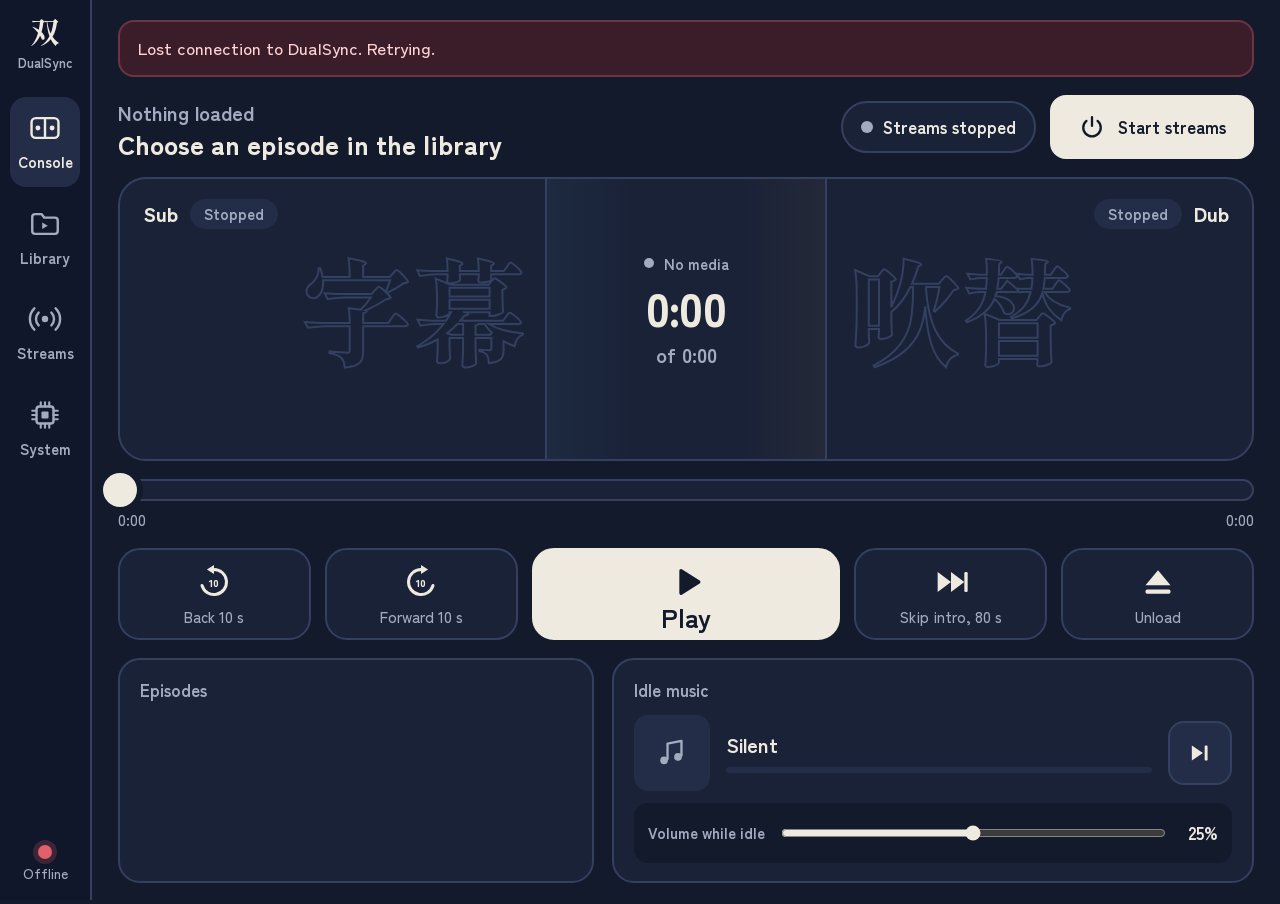
==== webroot/index.html @ 30ef0c2f "feat: add DualSync synchronized streaming" ====
<!doctype html>
<html lang="en">
<head>
<meta charset="utf-8">
<meta name="viewport" content="width=device-width,initial-scale=1">
<meta name="color-scheme" content="dark">
<title>DualSync</title>
<link rel="stylesheet" href="fonts.css">
<link rel="stylesheet" href="app.css">
</head>
<body>
<svg width="0" height="0" style="position:absolute" aria-hidden="true">
  <defs>
    <symbol id="i-play" viewBox="0 0 48 48"><path d="M16 10.5v27a2 2 0 0 0 3 1.7l21.4-13.5a2 2 0 0 0 0-3.4L19 8.8a2 2 0 0 0-3 1.7z" fill="currentColor"/></symbol>
    <symbol id="i-pause" viewBox="0 0 48 48"><rect x="12" y="10" width="8.5" height="28" rx="2.5" fill="currentColor"/><rect x="27.5" y="10" width="8.5" height="28" rx="2.5" fill="currentColor"/></symbol>
    <symbol id="i-replay" viewBox="0 0 48 48"><path d="M12.5 17A14 14 0 1 1 10 27" fill="none" stroke="currentColor" stroke-width="4" stroke-linecap="round"/><path d="M8 9v10h10" fill="none" stroke="currentColor" stroke-width="4" stroke-linecap="round" stroke-linejoin="round"/></symbol>
    <symbol id="i-back" viewBox="0 0 48 48"><path d="M24 9a15 15 0 1 1-14.4 19.2" fill="none" stroke="currentColor" stroke-width="3.6" stroke-linecap="round"/><path d="M24 3.5v11L15.5 9z" fill="currentColor"/><text x="24" y="30.5" text-anchor="middle" font-size="13" font-weight="900" fill="currentColor" font-family="Zen Kaku Gothic New,sans-serif">10</text></symbol>
    <symbol id="i-fwd" viewBox="0 0 48 48"><path d="M24 9a15 15 0 1 0 14.4 19.2" fill="none" stroke="currentColor" stroke-width="3.6" stroke-linecap="round"/><path d="M24 3.5v11L32.5 9z" fill="currentColor"/><text x="24" y="30.5" text-anchor="middle" font-size="13" font-weight="900" fill="currentColor" font-family="Zen Kaku Gothic New,sans-serif">10</text></symbol>
    <symbol id="i-skip" viewBox="0 0 48 48"><path d="M8 12v24l16-12zM24 12v24l16-12z" fill="currentColor"/><rect x="40" y="12" width="4" height="24" rx="1.5" fill="currentColor"/></symbol>
    <symbol id="i-eject" viewBox="0 0 48 48"><path d="M24 10 9 28h30z" fill="currentColor"/><rect x="9" y="33" width="30" height="5" rx="2" fill="currentColor"/></symbol>
    <symbol id="i-console" viewBox="0 0 48 48"><rect x="5" y="10" width="38" height="28" rx="6" fill="none" stroke="currentColor" stroke-width="3.4"/><path d="M24 10v28" stroke="currentColor" stroke-width="3.4"/><circle cx="14" cy="24" r="3.5" fill="currentColor"/><circle cx="34" cy="24" r="3.5" fill="currentColor"/></symbol>
    <symbol id="i-library" viewBox="0 0 48 48"><path d="M6 14a4 4 0 0 1 4-4h9l4 5h15a4 4 0 0 1 4 4v15a4 4 0 0 1-4 4H10a4 4 0 0 1-4-4z" fill="none" stroke="currentColor" stroke-width="3.4" stroke-linejoin="round"/><path d="M20 22v9l8-4.5z" fill="currentColor"/></symbol>
    <symbol id="i-dest" viewBox="0 0 48 48"><circle cx="24" cy="24" r="4.5" fill="currentColor"/><path d="M15 15a12.7 12.7 0 0 0 0 18M33 15a12.7 12.7 0 0 1 0 18M9 9a21 21 0 0 0 0 30M39 9a21 21 0 0 1 0 30" fill="none" stroke="currentColor" stroke-width="3.4" stroke-linecap="round"/></symbol>
    <symbol id="i-chip" viewBox="0 0 48 48"><rect x="12" y="12" width="24" height="24" rx="4" fill="none" stroke="currentColor" stroke-width="3.4"/><rect x="19" y="19" width="10" height="10" rx="1.5" fill="currentColor"/><path d="M18 6v6M24 6v6M30 6v6M18 36v6M24 36v6M30 36v6M6 18h6M6 24h6M6 30h6M36 18h6M36 24h6M36 30h6" stroke="currentColor" stroke-width="3" stroke-linecap="round"/></symbol>
    <symbol id="i-folder" viewBox="0 0 48 48"><path d="M5 14a4 4 0 0 1 4-4h10l4 5h16a4 4 0 0 1 4 4v15a4 4 0 0 1-4 4H9a4 4 0 0 1-4-4z" fill="currentColor" opacity=".9"/></symbol>
    <symbol id="i-film" viewBox="0 0 48 48"><rect x="7" y="8" width="34" height="32" rx="4" fill="none" stroke="currentColor" stroke-width="3.4"/><path d="M15 8v32M33 8v32M7 17h8M7 24h8M7 31h8M33 17h8M33 24h8M33 31h8" stroke="currentColor" stroke-width="3"/></symbol>
    <symbol id="i-next" viewBox="0 0 48 48"><path d="M10 11v26l19-13z" fill="currentColor"/><rect x="32" y="11" width="5" height="26" rx="2" fill="currentColor"/></symbol>
    <symbol id="i-power" viewBox="0 0 48 48"><path d="M24 7v15" stroke="currentColor" stroke-width="4" stroke-linecap="round"/><path d="M14.5 13.5a15 15 0 1 0 19 0" fill="none" stroke="currentColor" stroke-width="4" stroke-linecap="round"/></symbol>
    <symbol id="i-note" viewBox="0 0 48 48"><path d="M18 34V11l20-4v22" fill="none" stroke="currentColor" stroke-width="3.4" stroke-linejoin="round"/><circle cx="13" cy="35" r="5.5" fill="currentColor"/><circle cx="33" cy="30" r="5.5" fill="currentColor"/></symbol>
    <symbol id="i-up" viewBox="0 0 48 48"><path d="M24 38V12M13 22l11-11 11 11" fill="none" stroke="currentColor" stroke-width="4" stroke-linecap="round" stroke-linejoin="round"/></symbol>
    <symbol id="i-x" viewBox="0 0 48 48"><path d="M14 14l20 20M34 14 14 34" stroke="currentColor" stroke-width="4" stroke-linecap="round"/></symbol>
  </defs>
</svg>

<div class="app">
  <nav class="rail" aria-label="Sections">
    <div class="brand" aria-label="DualSync"><span class="brand-mark" aria-hidden="true">双</span><span>DualSync</span></div>
    <a class="tab" href="#console" data-view="console"><svg><use href="#i-console"/></svg>Console</a>
    <a class="tab" href="#library" data-view="library"><svg><use href="#i-library"/></svg>Library</a>
    <a class="tab" href="#streams" data-view="streams"><svg><use href="#i-dest"/></svg>Streams</a>
    <a class="tab" href="#system" data-view="system"><svg><use href="#i-chip"/></svg>System</a>
    <div class="grow"></div>
    <div class="conn" id="conn"><i></i><span>Connecting</span></div>
  </nav>

  <main>
    <div id="banners" class="banners" aria-live="polite"></div>

    <!-- ================= CONSOLE ================= -->
    <section class="view" id="v-console" aria-label="Console">
      <div class="head">
        <img class="poster" id="poster" alt="" hidden>
        <div class="show">
          <div class="series" id="series">Nothing loaded</div>
          <h1 id="headline">Choose an episode in the library</h1>
        </div>
        <div class="head-actions">
          <div class="on-air" id="onAir"><i></i><span>Streams stopped</span></div>
          <button class="btn go" id="streamBtn"><svg><use href="#i-power"/></svg><span>Start streams</span></button>
        </div>
      </div>

      <div class="operation" id="operation" hidden></div>

      <div class="console" id="console">
        <article class="channel sub" id="ch-sub">
          <div class="mark" aria-hidden="true">字幕</div>
          <div class="ch-name">Sub <span class="state">Stopped</span></div>
          <div class="tracks"></div>
          <div class="dest-line"></div>
          <div class="health" hidden><small>Health <span class="help" tabindex="0" role="note">?</span></small><div class="health-row"><span class="queue"><i></i><i></i><i></i><i></i><i></i><i></i><i></i><i></i></span><span class="enc"></span></div><span class="err"></span></div>
        </article>
        <div class="spine">
          <div class="phase" id="phase"><i></i><span>No media</span></div>
          <div class="clock" id="clock">0:00</div>
          <div class="total" id="total">of 0:00</div>
          <div class="sync" id="sync"></div>
        </div>
        <article class="channel dub" id="ch-dub">
          <div class="mark" aria-hidden="true">吹替</div>
          <div class="ch-name">Dub <span class="state">Stopped</span></div>
          <div class="tracks"></div>
          <div class="dest-line"></div>
          <div class="health" hidden><small>Health <span class="help" tabindex="0" role="note">?</span></small><div class="health-row"><span class="enc"></span><span class="queue"><i></i><i></i><i></i><i></i><i></i><i></i><i></i><i></i></span></div><span class="err"></span></div>
        </article>
      </div>

      <div class="timeline">
        <div class="bar" aria-hidden="true"><div class="done" id="tlDone"></div><div class="playhead" id="tlHead"></div></div>
        <div class="tl-labels"><span>0:00</span><span id="tlNote"></span><span id="tlEnd">0:00</span></div>
      </div>

      <div class="transport">
        <button class="key" id="kBack" data-seek="-10"><svg><use href="#i-back"/></svg><small>Back 10 s</small></button>
        <button class="key" id="kFwd" data-seek="10"><svg><use href="#i-fwd"/></svg><small>Forward 10 s</small></button>
        <button class="key play" id="kPlay"><svg><use href="#i-play"/></svg><span>Play</span></button>
        <button class="key" id="kSkip" data-seek="80"><svg><use href="#i-skip"/></svg><small>Skip intro, 80 s</small></button>
        <button class="key" id="kUnload"><svg><use href="#i-eject"/></svg><small>Unload</small></button>
      </div>
      <p class="console-note" id="consoleNote"></p>

      <div class="lower">
        <div class="box">
          <h2>Episodes</h2>
          <div class="eps" id="eps"></div>
        </div>
        <div class="box">
          <div class="box-head"><h2 id="musicHead">Idle music</h2><a class="src-chip" id="musicSource" href="#streams" title="Change the music source"></a></div>
          <div class="music-body">
          <div class="music-now">
          <div class="music">
            <div class="art" id="art"><img id="cover" alt="" hidden><svg id="artNone"><use href="#i-note"/></svg></div>
            <div class="music-meta"><b id="mTitle">Silent</b><span id="mArtist"></span><div class="mbar"><i id="mBar"></i></div><span class="mtime" id="mTime"></span></div>
            <button class="btn round" id="musicNext" aria-label="Next song" title="Next song"><svg><use href="#i-next"/></svg></button>
          </div>
          <div class="mvol" id="mVol">
            <label for="consoleVol">Volume while idle</label>
            <input id="consoleVol" type="range" min="0" max="100" step="1">
            <output id="consoleVolLabel" for="consoleVol">25%</output>
          </div>
          </div>
          <div class="upnext" id="upNext"></div>
          </div>
        </div>
      </div>
    </section>

    <!-- ================= LIBRARY ================= -->
    <section class="view" id="v-library" aria-label="Library" hidden>
      <div class="head"><div class="show"><div class="series">Library</div><h1>Choose what both channels play</h1></div></div>
      <div class="lib">
        <div class="box browser">
          <div class="mode" role="group" aria-label="Source type">
            <button data-mode="single" aria-pressed="true">One file per episode<small>Both languages inside each file</small></button>
            <button data-mode="paired" aria-pressed="false">Separate sub and dub<small>Paired by season and episode</small></button>
          </div>
          <div class="libsrc" role="group" aria-label="Browse">
            <button type="button" data-libsrc="files" aria-pressed="true"><svg><use href="#i-folder"/></svg>Files</button>
            <button type="button" data-libsrc="plex" aria-pressed="false"><svg><use href="#i-library"/></svg>Plex</button>
          </div>
          <div class="crumb-row">
            <button class="btn square" id="upBtn" aria-label="Up one folder" title="Up one folder"><svg><use href="#i-up"/></svg></button>
            <nav class="crumb" id="crumbs" aria-label="Folder path"></nav>
          </div>
          <input class="search" id="search" type="search" placeholder="Search the library" aria-label="Search the library" autocomplete="off">
          <div class="lib-notice" id="libNotice" hidden></div>
          <div class="rows" id="rows"></div>
          <button class="btn more" id="more" hidden>Show more</button>
        </div>

        <div class="box builder" id="builder">
          <div class="slots" id="slots"></div>
          <div id="builderBody"></div>
        </div>
      </div>
    </section>

    <!-- ================= STREAMS ================= -->
    <section class="view" id="v-streams" aria-label="Streams" hidden>
      <div class="head"><div class="show"><div class="series">Streams</div><h1>Where each channel is sent</h1></div><div class="on-air quiet" id="lockNote"></div></div>
      <form id="settingsForm" autocomplete="off" class="settings">
        <div class="dest">
          <div class="side sub"><h2><span lang="ja">字幕</span> Sub</h2>
            <div class="fld"><label for="sub_server">Sub server</label><input id="sub_server" name="sub_server" placeholder="rtmp://host:1935"></div>
            <div class="fld"><label for="sub_username">Username</label><input id="sub_username" name="sub_username"></div>
            <div class="fld"><label for="sub_password">Password</label><input id="sub_password" name="sub_password" type="password" autocomplete="new-password"></div>
          </div>
          <div class="mid">
            <div class="fld"><label for="stream_path">Stream path, shared</label><input id="stream_path" name="stream_path" placeholder="live/dualsync"></div>
            <p>Both servers publish on this path. Servers are RTMP or RTSP addresses without a path.</p>
          </div>
          <div class="side dub"><h2><span lang="ja">吹替</span> Dub</h2>
            <div class="fld"><label for="dub_server">Dub server</label><input id="dub_server" name="dub_server" placeholder="rtsp://host:8554"></div>
            <div class="fld"><label for="dub_username">Username</label><input id="dub_username" name="dub_username"></div>
            <div class="fld"><label for="dub_password">Password</label><input id="dub_password" name="dub_password" type="password" autocomplete="new-password"></div>
          </div>
        </div>
        <div class="savebar"><span id="dirtyNote"></span><button type="button" class="btn" id="discard">Discard</button><button type="submit" class="btn go" id="save">Save destinations</button></div>
      </form>
      <div class="gen">
        <div class="box stack music-settings">
          <div class="box-head"><h2>Idle music</h2><span class="src-chip" id="musicInUse"></span></div>
          <div class="mode three" role="group" aria-label="Music source">
            <button type="button" data-src="folder" aria-pressed="false">Folder<small>Songs from a library folder</small></button>
            <button type="button" data-src="plex" aria-pressed="false">Plex playlist<small>A playlist on your Plex server</small></button>
            <button type="button" data-src="off" aria-pressed="false">Off<small>Silence while idle</small></button>
          </div>
          <div id="srcFolder" class="stack">
            <div class="fld"><label for="music_folder">Music folder</label><div class="inline"><input id="music_folder" placeholder="Arimodu/Music"><button type="button" class="btn" id="useFolder">Use library folder</button></div></div>
            <div class="savebar"><span id="folderNote"></span><button type="button" class="btn go" id="applyFolder">Play this folder</button></div>
          </div>
          <div id="srcPlex" class="stack" hidden>
            <div class="plex-conn">
              <div class="fld"><label for="plex_server">Plex server</label><input id="plex_server" placeholder="http://plex.local:32400"></div>
              <div class="fld"><label for="plex_token">Plex token</label><input id="plex_token" type="password" autocomplete="new-password"></div>
              <button type="button" class="btn" id="plexConnect">Show playlists</button>
            </div>
            <div class="note bad" id="plexError" hidden></div>
            <div class="playlists" id="playlists"></div>
            <div id="plPreview"></div>
          </div>
          <div id="srcOff" class="stack" hidden>
            <div class="savebar"><span>Streams stay silent while paused or idle. Your folder and playlist stay saved.</span><button type="button" class="btn go" id="applyOff">Turn music off</button></div>
          </div>
          <div class="toggle"><span>Shuffle songs</span><button type="button" class="switch" id="shuffle" role="switch" aria-checked="false" aria-label="Shuffle songs"></button></div>
          <div class="fld"><label for="music_volume">Volume while idle, <span id="volLabel">25</span>%</label><input id="music_volume" type="range" min="0" max="100" step="1"></div>
          <div class="toggle"><span>Reload the song list. The current song keeps playing.</span><button type="button" class="btn" id="musicRefresh">Refresh songs</button></div>
        </div>
        <div class="box stack">
          <h2>On-screen display</h2>
          <div class="toggle"><span>Show the progress ring on both streams while playing</span><button type="button" class="switch" id="hud" role="switch" aria-checked="false" aria-label="Progress ring"></button></div>
          <div class="toggle"><span>Rescan the library for new and changed files</span><button type="button" class="btn" id="rescan">Rescan</button></div>
        </div>
      </div>
    </section>

    <!-- ================= SYSTEM ================= -->
    <section class="view" id="v-system" aria-label="System" hidden>
      <div class="head"><div class="show"><div class="series">System</div><h1>Encoder qualification</h1></div><button class="btn" id="runDiag">Run qualification again</button></div>
      <div id="sysBody" class="stack"></div>
    </section>
  </main>
</div>
<div class="toast" id="toast" role="status" hidden></div>
<script src="app.js"></script>
</body>
</html>
---- webroot/fonts.css ----
@font-face {
  font-family: 'Shippori Mincho';
  font-style: normal;
  font-weight: 800;
  font-display: swap;
  src: url(fonts/38c37fc99527.woff2) format('woff2');
  unicode-range: U+53cc, U+5439, U+5b57, U+5e55, U+66ff;
}
@font-face {
  font-family: 'Zen Kaku Gothic New';
  font-style: normal;
  font-weight: 500;
  font-display: swap;
  src: url(fonts/fdedcab6db07.woff2) format('woff2');
  unicode-range: U+ffd7, U+ffda-ffdc, U+ffe0-ffe2, U+ffe4, U+ffe6, U+ffe8-ffee, U+1f100-1f10c, U+1f110-1f16c, U+1f170-1f1ac, U+1f200-1f202, U+1f210-1f234;
}
@font-face {
  font-family: 'Zen Kaku Gothic New';
  font-style: normal;
  font-weight: 500;
  font-display: swap;
  src: url(fonts/71fe105358e5.woff2) format('woff2');
  unicode-range: U+fa10, U+fa12-fa6d, U+fb00-fb04, U+fe10-fe19, U+fe30-fe42, U+fe44-fe52, U+fe54-fe66, U+fe68-fe6b, U+ff02, U+ff04, U+ff07, U+ff51, U+ff5b, U+ff5d, U+ff5f-ff60, U+ff66, U+ff69, U+ff87, U+ffa1-ffbe, U+ffc2-ffc7, U+ffca-ffcf, U+ffd2-ffd6;
}
@font-face {
  font-family: 'Zen Kaku Gothic New';
  font-style: normal;
  font-weight: 500;
  font-display: swap;
  src: url(fonts/f6326f3ca57b.woff2) format('woff2');
  unicode-range: U+f92d-f959, U+f95b-f9f2, U+f9f4-fa0b, U+fa0e-fa0f;
}
@font-face {
  font-family: 'Zen Kaku Gothic New';
  font-style: normal;
  font-weight: 500;
  font-display: swap;
  src: url(fonts/af8f46e89f7f.woff2) format('woff2');
  unicode-range: U+9e8b-9e8c, U+9e8e-9e8f, U+9e91-9e92, U+9e95-9e96, U+9e98, U+9e9b, U+9e9d-9e9e, U+9ea4-9ea5, U+9ea8-9eaa, U+9eac-9eb0, U+9eb3-9eb5, U+9eb8, U+9ebc-9ebf, U+9ec3, U+9ec6, U+9ec8, U+9ecb-9ecd, U+9ecf-9ed1, U+9ed4-9ed5, U+9ed8, U+9edb-9ee0, U+9ee4-9ee5, U+9ee7-9ee8, U+9eec-9ef2, U+9ef4-9ef9, U+9efb-9eff, U+9f02-9f03, U+9f07-9f09, U+9f0e-9f12, U+9f14-9f17, U+9f19-9f1b, U+9f1f-9f22, U+9f26, U+9f2a-9f2c, U+9f2f, U+9f31-9f32, U+9f34, U+9f37, U+9f39-9f3a, U+9f3c-9f3f, U+9f41, U+9f43-9f47, U+9f4a, U+9f4e-9f50, U+9f52-9f58, U+9f5a, U+9f5d-9f61, U+9f63, U+9f66-9f6a, U+9f6c-9f73, U+9f75-9f77, U+9f7a, U+9f7d, U+9f7f, U+9f8f-9f92, U+9f94-9f97, U+9f99, U+9f9c-9fa3, U+9fa5, U+9fb4, U+9fbc-9fc2, U+9fc4, U+9fc6, U+9fcc, U+f900-f92c;
}
@font-face {
  font-family: 'Zen Kaku Gothic New';
  font-style: normal;
  font-weight: 500;
  font-display: swap;
  src: url(fonts/4a4ee3f6af73.woff2) format('woff2');
  unicode-range: U+9c3e, U+9c41, U+9c43-9c4a, U+9c4e-9c50, U+9c52-9c54, U+9c56, U+9c58, U+9c5a-9c61, U+9c63, U+9c65, U+9c67-9c6b, U+9c6d-9c6e, U+9c70, U+9c72, U+9c75-9c78, U+9c7a-9c7c, U+9ce6-9ce7, U+9ceb-9cec, U+9cf0, U+9cf2, U+9cf6-9cf7, U+9cf9, U+9d02-9d03, U+9d06-9d09, U+9d0b, U+9d0e, U+9d11-9d12, U+9d15, U+9d17-9d18, U+9d1b-9d1f, U+9d23, U+9d26, U+9d2a-9d2c, U+9d2f-9d30, U+9d32-9d34, U+9d3a, U+9d3c-9d3f, U+9d41-9d48, U+9d4a, U+9d50-9d54, U+9d59, U+9d5d-9d65, U+9d69-9d6c, U+9d6f-9d70, U+9d72-9d73, U+9d76-9d77, U+9d7a-9d7c, U+9d7e, U+9d83-9d84, U+9d86-9d87, U+9d89-9d8a, U+9d8d-9d8e, U+9d92-9d93, U+9d95-9d9a, U+9da1, U+9da4, U+9da9-9dac, U+9dae, U+9db1-9db2, U+9db5, U+9db8-9dbd, U+9dbf-9dc4, U+9dc6-9dc7, U+9dc9-9dca, U+9dcf, U+9dd3-9dd7, U+9dd9-9dda, U+9dde-9de0, U+9de3, U+9de5-9de7, U+9de9, U+9deb, U+9ded-9df0, U+9df3-9df4, U+9df8, U+9dfd-9dfe, U+9e02, U+9e07, U+9e0a, U+9e0d-9e0e, U+9e10-9e12, U+9e15-9e16, U+9e19-9e1f, U+9e75, U+9e79-9e7d, U+9e80-9e85, U+9e87-9e88;
}
@font-face {
  font-family: 'Zen Kaku Gothic New';
  font-style: normal;
  font-weight: 500;
  font-display: swap;
  src: url(fonts/6d3aa03e1d13.woff2) format('woff2');
  unicode-range: U+9ae5-9ae7, U+9ae9, U+9aeb-9aec, U+9aee-9aef, U+9af1-9af5, U+9af7, U+9af9-9afb, U+9afd, U+9aff-9b06, U+9b08-9b09, U+9b0b-9b0e, U+9b10, U+9b12, U+9b16, U+9b18-9b1d, U+9b1f-9b20, U+9b22-9b23, U+9b25-9b2f, U+9b32-9b35, U+9b37, U+9b39-9b3b, U+9b3d, U+9b43-9b44, U+9b48, U+9b4b-9b4f, U+9b51, U+9b55-9b58, U+9b5b, U+9b5e, U+9b61, U+9b63, U+9b65-9b66, U+9b68, U+9b6a-9b6f, U+9b72-9b79, U+9b7f-9b80, U+9b83-9b87, U+9b89-9b8b, U+9b8d, U+9b8f-9b94, U+9b96-9b97, U+9b9a, U+9b9d-9ba0, U+9ba6-9ba7, U+9ba9-9baa, U+9bac, U+9bb0-9bb2, U+9bb4, U+9bb7-9bb9, U+9bbb-9bbc, U+9bbe-9bc1, U+9bc6-9bc8, U+9bca, U+9bce-9bd2, U+9bd4, U+9bd7-9bd8, U+9bdd, U+9bdf, U+9be1-9be5, U+9be7, U+9bea-9beb, U+9bee-9bf3, U+9bf5, U+9bf7-9bfa, U+9bfd, U+9bff-9c00, U+9c02, U+9c04, U+9c06, U+9c08-9c0d, U+9c0f-9c16, U+9c18-9c1e, U+9c21-9c2a, U+9c2d-9c32, U+9c35-9c37, U+9c39-9c3a, U+9c3d;
}
@font-face {
  font-family: 'Zen Kaku Gothic New';
  font-style: normal;
  font-weight: 500;
  font-display: swap;
  src: url(fonts/a0e484c7056c.woff2) format('woff2');
  unicode-range: U+98eb, U+98ed-98ee, U+98f0-98f1, U+98f3, U+98f6, U+9902, U+9907-9909, U+9911-9912, U+9914-9918, U+991a-9922, U+9924, U+9926-9927, U+992b-992c, U+992e, U+9931-9935, U+9939-993e, U+9940-9942, U+9945-9949, U+994b-994e, U+9950-9952, U+9954-9955, U+9958-9959, U+995b-995c, U+995e-9960, U+9963, U+9997-9998, U+999b, U+999d-999f, U+99a3, U+99a5-99a6, U+99a8, U+99ad-99ae, U+99b0-99b2, U+99b5, U+99b9-99ba, U+99bc-99bd, U+99bf, U+99c1, U+99c3, U+99c8-99c9, U+99d1, U+99d3-99d5, U+99d8-99df, U+99e1-99e2, U+99e7, U+99ea-99ee, U+99f0-99f2, U+99f4-99f5, U+99f8-99f9, U+99fb-99fe, U+9a01-9a05, U+9a08, U+9a0a-9a0c, U+9a0f-9a11, U+9a16, U+9a1a, U+9a1e, U+9a20, U+9a22-9a24, U+9a27, U+9a2b, U+9a2d-9a2e, U+9a31, U+9a33, U+9a35-9a38, U+9a3e, U+9a40-9a45, U+9a47, U+9a4a-9a4e, U+9a51-9a52, U+9a54-9a58, U+9a5b, U+9a5d, U+9a5f, U+9a62, U+9a64-9a65, U+9a69-9a6c, U+9aaa, U+9aac-9ab0, U+9ab2, U+9ab4-9ab7, U+9ab9, U+9abb-9ac1, U+9ac3, U+9ac6, U+9ac8, U+9ace-9ad3, U+9ad5-9ad7, U+9adb-9adc, U+9ade-9ae0, U+9ae2-9ae4;
}
@font-face {
  font-family: 'Zen Kaku Gothic New';
  font-style: normal;
  font-weight: 500;
  font-display: swap;
  src: url(fonts/12f38c247960.woff2) format('woff2');
  unicode-range: U+971d, U+9721-9724, U+9728, U+972a, U+9730-9731, U+9733, U+9736, U+9738-9739, U+973b, U+973d-973e, U+9741-9744, U+9746-974a, U+974d-974f, U+9751, U+9755, U+9757-9758, U+975a-975c, U+9760-9761, U+9763-9764, U+9766-9768, U+976a-976b, U+976e, U+9771, U+9773, U+9776-977d, U+977f-9781, U+9785-9786, U+9789, U+978b, U+978f-9790, U+9795-9797, U+9799-979a, U+979c, U+979e-97a0, U+97a2-97a3, U+97a6, U+97a8, U+97ab-97ac, U+97ae, U+97b1-97b6, U+97b8-97ba, U+97bc, U+97be-97bf, U+97c1, U+97c3-97ce, U+97d0-97d1, U+97d4, U+97d7-97d9, U+97db-97de, U+97e0-97e1, U+97e4, U+97e6, U+97ed-97ef, U+97f1-97f2, U+97f4-97f8, U+97fa, U+9804, U+9807, U+980a, U+980c-980f, U+9814, U+9816-9817, U+9819-981a, U+981c, U+981e, U+9820-9821, U+9823-9826, U+982b, U+982e-9830, U+9832-9835, U+9837, U+9839, U+983d-983e, U+9844, U+9846-9847, U+984a-984b, U+984f, U+9851-9853, U+9856-9857, U+9859-985b, U+9862-9863, U+9865-9866, U+986a-986c, U+986f-9871, U+9873-9875, U+98aa-98ab, U+98ad-98ae, U+98b0-98b1, U+98b4, U+98b6-98b8, U+98ba-98bc, U+98bf, U+98c2-98c8, U+98cb-98cc, U+98ce, U+98dc, U+98de, U+98e0-98e1, U+98e3, U+98e5-98e7, U+98e9-98ea;
}
@font-face {
  font-family: 'Zen Kaku Gothic New';
  font-style: normal;
  font-weight: 500;
  font-display: swap;
  src: url(fonts/151c90393747.woff2) format('woff2');
  unicode-range: U+944a, U+944c, U+9452-9453, U+9455, U+9459-945c, U+945e-9463, U+9468, U+946a-946b, U+946d-9472, U+9475, U+9477, U+947c-947f, U+9481, U+9483-9485, U+9578-9579, U+957e-957f, U+9582, U+9584, U+9586-9588, U+958a, U+958c-958f, U+9592, U+9594, U+9596, U+9598-9599, U+959d-95a1, U+95a4, U+95a6-95a9, U+95ab-95ad, U+95b1, U+95b4, U+95b6, U+95b9-95bf, U+95c3, U+95c6, U+95c8-95cd, U+95d0-95d6, U+95d9-95da, U+95dc-95e2, U+95e4-95e6, U+95e8, U+961d-961e, U+9621-9622, U+9624-9626, U+9628, U+962c, U+962e-962f, U+9631, U+9633-9634, U+9637-963a, U+963c-963d, U+9641-9642, U+964b-964c, U+964f, U+9652, U+9654, U+9656-9658, U+965c-965f, U+9661, U+9666, U+966a, U+966c, U+966e, U+9672, U+9674, U+9677, U+967b-967c, U+967e-967f, U+9681-9684, U+9689, U+968b, U+968d, U+9691, U+9695-9698, U+969a, U+969d, U+969f, U+96a4-96aa, U+96ae-96b4, U+96b6, U+96b8-96bb, U+96bd, U+96c1, U+96c9-96cb, U+96cd-96ce, U+96d2, U+96d5-96d6, U+96d8-96da, U+96dc-96df, U+96e9, U+96ef, U+96f1, U+96f9-96fa, U+9702-9706, U+9708-9709, U+970d-970f, U+9711, U+9713-9714, U+9716, U+9719-971b;
}
@font-face {
  font-family: 'Zen Kaku Gothic New';
  font-style: normal;
  font-weight: 500;
  font-display: swap;
  src: url(fonts/d3d40258a122.woff2) format('woff2');
  unicode-range: U+92bc-92bd, U+92bf-92c3, U+92c5-92c8, U+92cb-92d0, U+92d2-92d3, U+92d5, U+92d7-92d9, U+92dc-92dd, U+92df-92e1, U+92e3-92e5, U+92e7-92ea, U+92ec, U+92ee, U+92f0, U+92f2, U+92f7-92fb, U+92ff-9300, U+9302, U+9304, U+9308, U+930d, U+930f-9311, U+9314-9315, U+9318-931a, U+931c-931f, U+9321-9325, U+9327-932b, U+932e, U+9333-9337, U+933a-933b, U+9344, U+9347-934a, U+934d, U+9350-9352, U+9354-9358, U+935a, U+935c, U+935e, U+9360, U+9364-9365, U+9367, U+9369-936d, U+936f-9371, U+9373-9374, U+9376, U+937a, U+937d-9382, U+9388, U+938a-938b, U+938d, U+938f, U+9392, U+9394-9395, U+9397-9398, U+939a-939b, U+939e, U+93a1, U+93a3-93a4, U+93a6, U+93a8-93a9, U+93ab-93ad, U+93b0, U+93b4-93b6, U+93b9-93bb, U+93c1, U+93c3-93cd, U+93d0-93d1, U+93d3, U+93d6-93d9, U+93dc-93df, U+93e2, U+93e4-93e8, U+93f1, U+93f5, U+93f7-93fb, U+93fd, U+9401-9404, U+9407-9409, U+940d-9410, U+9413-9417, U+9419-941a, U+941f, U+9421, U+942b, U+942e-942f, U+9431-9434, U+9436, U+9438, U+943a-943b, U+943d, U+943f, U+9441, U+9443-9445, U+9448;
}
@font-face {
  font-family: 'Zen Kaku Gothic New';
  font-style: normal;
  font-weight: 500;
  font-display: swap;
  src: url(fonts/a29dedfd5cbc.woff2) format('woff2');
  unicode-range: U+9143, U+9146-914c, U+914f, U+9153, U+9156-915b, U+9161, U+9163-9165, U+9167, U+9169, U+916d, U+9172-9174, U+9179-917b, U+9181-9183, U+9185-9187, U+9189-918b, U+918e, U+9191, U+9193-9195, U+9197-9198, U+919e, U+91a1-91a2, U+91a6, U+91a8, U+91aa-91b6, U+91ba-91bd, U+91bf-91c6, U+91c9, U+91cb, U+91d0, U+91d3-91d4, U+91d6-91d7, U+91d9-91db, U+91de-91df, U+91e1, U+91e4-91e6, U+91e9-91ea, U+91ec-91f1, U+91f5-91f7, U+91f9, U+91fb-91fd, U+91ff-9201, U+9204-9207, U+9209-920a, U+920c, U+920e, U+9210-9218, U+921c-921e, U+9223-9226, U+9228-9229, U+922c, U+922e-9230, U+9233, U+9235-923a, U+923c, U+923e-9240, U+9242-9243, U+9245-924b, U+924d-9251, U+9256-925a, U+925c-925e, U+9260-9261, U+9264-9269, U+926e-9270, U+9275-9279, U+927b-927f, U+9288-928a, U+928d-928e, U+9291-9293, U+9295-9297, U+9299, U+929b-929c, U+929f-92a0, U+92a4-92a5, U+92a7-92a8, U+92ab, U+92af, U+92b2-92b3, U+92b6-92bb;
}
@font-face {
  font-family: 'Zen Kaku Gothic New';
  font-style: normal;
  font-weight: 500;
  font-display: swap;
  src: url(fonts/f0356347a06b.woff2) format('woff2');
  unicode-range: U+8f52-8f55, U+8f57-8f58, U+8f5c-8f5e, U+8f61-8f66, U+8f9c-8f9d, U+8f9f-8fa2, U+8fa4-8fa8, U+8fad-8faf, U+8fb4-8fb8, U+8fbe, U+8fc0-8fc2, U+8fc6, U+8fc8, U+8fca-8fcb, U+8fcd, U+8fd0, U+8fd2-8fd3, U+8fd5, U+8fda, U+8fe0, U+8fe2-8fe5, U+8fe8-8fea, U+8fed-8fef, U+8ff1, U+8ff4-8ff6, U+8ff8-8ffb, U+8ffe, U+9002, U+9004-9005, U+9008, U+900b-900e, U+9011, U+9013, U+9015-9016, U+9018, U+901b, U+901e, U+9021, U+9027-902a, U+902c-902d, U+902f, U+9033-9037, U+9039, U+903c, U+903e-903f, U+9041, U+9043-9044, U+9049, U+904c, U+904f-9052, U+9056, U+9058, U+905b-905e, U+9062, U+9066-9068, U+906c, U+906f-9070, U+9072, U+9074, U+9076, U+9079, U+9080-9083, U+9085, U+9087-9088, U+908b-908c, U+908e-9090, U+9095, U+9097-9099, U+909b, U+90a0-90a2, U+90a5, U+90a8, U+90af-90b6, U+90bd-90be, U+90c3-90c5, U+90c7-90c9, U+90cc, U+90d2, U+90d5, U+90d7-90d9, U+90db-90df, U+90e2, U+90e4-90e5, U+90eb, U+90ef-90f0, U+90f2, U+90f4, U+90f6, U+90fe-9100, U+9102, U+9104-9106, U+9108, U+910d, U+9110, U+9112, U+9114-911a, U+911c, U+911e, U+9120, U+9122-9123, U+9125, U+9127, U+9129, U+912d-9132, U+9134, U+9136-9137, U+9139-913a, U+913c-913d;
}
@font-face {
  font-family: 'Zen Kaku Gothic New';
  font-style: normal;
  font-weight: 500;
  font-display: swap;
  src: url(fonts/26afd256b02d.woff2) format('woff2');
  unicode-range: U+8dc0, U+8dc2, U+8dc5-8dc8, U+8dca-8dcc, U+8dce-8dcf, U+8dd1, U+8dd4-8dd7, U+8dd9-8ddb, U+8ddf, U+8de3-8de5, U+8de7, U+8dea-8dec, U+8df0-8df2, U+8df4, U+8dfc-8dfd, U+8dff, U+8e01, U+8e04-8e06, U+8e08-8e09, U+8e0b-8e0c, U+8e10-8e11, U+8e14, U+8e16, U+8e1d-8e23, U+8e26-8e27, U+8e30-8e31, U+8e33-8e39, U+8e3d, U+8e40-8e42, U+8e44, U+8e47-8e50, U+8e54-8e55, U+8e59, U+8e5b-8e64, U+8e69, U+8e6c-8e6d, U+8e6f-8e72, U+8e75-8e77, U+8e79-8e7c, U+8e81-8e85, U+8e89, U+8e8b, U+8e90-8e95, U+8e98-8e9b, U+8e9d-8e9e, U+8ea1-8ea2, U+8ea7, U+8ea9-8eaa, U+8eac-8eb1, U+8eb3, U+8eb5-8eb6, U+8eba-8ebb, U+8ebe, U+8ec0-8ec1, U+8ec3-8ec8, U+8ecb, U+8ecf, U+8ed1, U+8ed4, U+8edb-8edc, U+8ee3, U+8ee8, U+8eeb, U+8eed-8eee, U+8ef0-8ef1, U+8ef7, U+8ef9-8efc, U+8efe, U+8f00, U+8f02, U+8f05, U+8f07-8f08, U+8f0a, U+8f0f-8f10, U+8f12-8f13, U+8f15-8f19, U+8f1b-8f1c, U+8f1e-8f21, U+8f23, U+8f25-8f28, U+8f2b-8f2f, U+8f33-8f37, U+8f39-8f3b, U+8f3e, U+8f40-8f43, U+8f45-8f47, U+8f49-8f4a, U+8f4c-8f4f, U+8f51;
}
@font-face {
  font-family: 'Zen Kaku Gothic New';
  font-style: normal;
  font-weight: 500;
  font-display: swap;
  src: url(fonts/d70b64a91971.woff2) format('woff2');
  unicode-range: U+8b2d, U+8b30, U+8b37, U+8b3c, U+8b3e, U+8b41-8b46, U+8b48-8b49, U+8b4c-8b4f, U+8b51-8b54, U+8b56, U+8b59, U+8b5b, U+8b5e-8b5f, U+8b63, U+8b69, U+8b6b-8b6d, U+8b6f, U+8b71, U+8b74, U+8b76, U+8b78-8b79, U+8b7c-8b81, U+8b84-8b85, U+8b8a-8b8f, U+8b92-8b96, U+8b99-8b9a, U+8b9c-8ba0, U+8c38-8c3a, U+8c3d-8c3f, U+8c41, U+8c45, U+8c47-8c49, U+8c4b-8c4c, U+8c4e-8c51, U+8c53-8c55, U+8c57-8c59, U+8c5b, U+8c5d, U+8c62-8c64, U+8c66, U+8c68-8c69, U+8c6b-8c6d, U+8c73, U+8c75-8c76, U+8c78, U+8c7a-8c7c, U+8c7e, U+8c82, U+8c85-8c87, U+8c89-8c8b, U+8c8d-8c8e, U+8c90, U+8c92-8c94, U+8c98-8c99, U+8c9b-8c9c, U+8c9f, U+8ca4, U+8cad-8cae, U+8cb2-8cb3, U+8cb6, U+8cb9-8cba, U+8cbd, U+8cc1-8cc2, U+8cc4-8cc6, U+8cc8-8cc9, U+8ccb, U+8ccd-8ccf, U+8cd2, U+8cd5-8cd6, U+8cd9-8cda, U+8cdd, U+8ce1, U+8ce3-8ce4, U+8ce6, U+8ce8, U+8cec, U+8cef-8cf2, U+8cf4-8cf5, U+8cf7-8cf8, U+8cfa-8cfb, U+8cfd-8cff, U+8d01, U+8d03-8d04, U+8d07, U+8d09-8d0b, U+8d0d-8d10, U+8d12-8d14, U+8d16-8d17, U+8d1b-8d1d, U+8d65, U+8d67, U+8d69, U+8d6b-8d6e, U+8d71, U+8d73, U+8d76, U+8d7f, U+8d81-8d82, U+8d84, U+8d88, U+8d8d, U+8d90-8d91, U+8d95, U+8d99, U+8d9e-8da0, U+8da6, U+8da8, U+8dab-8dac, U+8daf, U+8db2, U+8db5, U+8db7, U+8db9-8dbc, U+8dbe;
}
@font-face {
  font-family: 'Zen Kaku Gothic New';
  font-style: normal;
  font-weight: 500;
  font-display: swap;
  src: url(fonts/b1314a1dbdf5.woff2) format('woff2');
  unicode-range: U+8973-8975, U+8977, U+897a-897e, U+8980, U+8983, U+8988-898a, U+898d, U+8990, U+8993-8995, U+8998, U+899b-899c, U+899f-89a1, U+89a5-89a6, U+89a9, U+89ac, U+89af-89b0, U+89b2, U+89b4-89b7, U+89ba, U+89bc-89bd, U+89bf-89c1, U+89d4-89d8, U+89da, U+89dc-89dd, U+89e5, U+89e7, U+89e9, U+89eb, U+89ed, U+89f1, U+89f3-89f4, U+89f6, U+89f8-89f9, U+89fd, U+89ff, U+8a01, U+8a04-8a05, U+8a07, U+8a0c, U+8a0f-8a12, U+8a14-8a16, U+8a1b, U+8a1d-8a1e, U+8a20-8a22, U+8a24-8a26, U+8a2b-8a2c, U+8a2f, U+8a35-8a37, U+8a3b, U+8a3d-8a3e, U+8a40-8a41, U+8a43, U+8a45-8a49, U+8a4d-8a4e, U+8a51-8a54, U+8a56-8a58, U+8a5b-8a5d, U+8a61-8a62, U+8a65, U+8a67, U+8a6c-8a6d, U+8a75-8a77, U+8a79-8a7c, U+8a7e-8a80, U+8a82-8a86, U+8a8b, U+8a8f-8a92, U+8a96-8a97, U+8a99-8a9a, U+8a9f, U+8aa1, U+8aa3, U+8aa5-8aaa, U+8aae-8aaf, U+8ab3, U+8ab6-8ab7, U+8abb-8abc, U+8abe, U+8ac2-8ac4, U+8ac6, U+8ac8-8aca, U+8acc-8acd, U+8ad0-8ad1, U+8ad3-8ad5, U+8ad7, U+8ada-8ae2, U+8ae4, U+8ae7, U+8aeb-8aec, U+8aee, U+8af0-8af1, U+8af3-8af7, U+8afa, U+8afc, U+8aff, U+8b01-8b02, U+8b04-8b07, U+8b0a-8b0d, U+8b0f-8b11, U+8b14, U+8b16, U+8b1a, U+8b1c, U+8b1e-8b20, U+8b26, U+8b28, U+8b2b-8b2c;
}
@font-face {
  font-family: 'Zen Kaku Gothic New';
  font-style: normal;
  font-weight: 500;
  font-display: swap;
  src: url(fonts/a165500d1abb.woff2) format('woff2');
  unicode-range: U+87e2-87e6, U+87ea-87ed, U+87ef, U+87f1, U+87f3, U+87f5-87f8, U+87fa-87fb, U+87fe-87ff, U+8801, U+8803, U+8805-8807, U+8809-880b, U+880d-8816, U+8818-881c, U+881e-881f, U+8821-8822, U+8827-8828, U+882d-882e, U+8830-8832, U+8835-8836, U+8839-883c, U+8841-8845, U+8848-884b, U+884d-884e, U+8851-8852, U+8855-8856, U+8858-885a, U+885c, U+885e-8860, U+8862, U+8864, U+8869, U+886b, U+886e-886f, U+8871-8872, U+8875, U+8877, U+8879, U+887b, U+887d-887e, U+8880-8882, U+8888, U+888d, U+8892, U+8897-889c, U+889e-88a0, U+88a2, U+88a4, U+88a8, U+88aa, U+88ae, U+88b0-88b1, U+88b5, U+88b7, U+88ba, U+88bc-88c0, U+88c3-88c4, U+88c6, U+88ca-88ce, U+88d1-88d4, U+88d8-88d9, U+88db, U+88dd-88e1, U+88e7-88e8, U+88ef-88f2, U+88f4-88f5, U+88f7, U+88f9, U+88fc, U+8901-8902, U+8904, U+8906, U+890a, U+890c-890f, U+8913, U+8915-8916, U+8918-891a, U+891c-891e, U+8920, U+8925-8928, U+892a-892b, U+8930-8932, U+8935-893b, U+893e, U+8940-8946, U+8949, U+894c-894d, U+894f, U+8952, U+8956-8957, U+895a-895c, U+895e, U+8960-8964, U+8966, U+896a-896b, U+896d-8970;
}
@font-face {
  font-family: 'Zen Kaku Gothic New';
  font-style: normal;
  font-weight: 500;
  font-display: swap;
  src: url(fonts/25161dfaa281.woff2) format('woff2');
  unicode-range: U+8655-8659, U+865b, U+865d-8664, U+8667, U+8669, U+866c, U+866f, U+8671, U+8675-8677, U+867a-867b, U+867d, U+8687-8689, U+868b-868d, U+8691, U+8693, U+8695-8696, U+8698, U+869a, U+869c-869d, U+86a1, U+86a3-86a4, U+86a6-86ab, U+86ad, U+86af-86b1, U+86b3-86b9, U+86bf-86c1, U+86c3-86c6, U+86c9, U+86cb, U+86ce, U+86d1-86d2, U+86d4-86d5, U+86d7, U+86da, U+86dc, U+86de-86e0, U+86e3-86e7, U+86e9, U+86ec-86ed, U+86ef, U+86f8-86fe, U+8700, U+8703-870b, U+870d-8714, U+8719-871a, U+871e-871f, U+8721-8723, U+8725, U+8728-8729, U+872e-872f, U+8731-8732, U+8734, U+8737, U+8739-8740, U+8743, U+8745, U+8749, U+874b-874e, U+8751, U+8753, U+8755, U+8757-8759, U+875d, U+875f-8761, U+8763-8766, U+8768, U+876a, U+876e-876f, U+8771-8772, U+8774, U+8778, U+877b-877c, U+877f, U+8782-8789, U+878b-878c, U+878e, U+8790, U+8793, U+8795, U+8797-8799, U+879e-87a0, U+87a2-87a3, U+87a7, U+87ab-87af, U+87b1, U+87b3, U+87b5, U+87bb, U+87bd-87c1, U+87c4, U+87c6-87cb, U+87ce, U+87d0, U+87d2, U+87d5-87d6, U+87d9-87da, U+87dc, U+87df-87e0;
}
@font-face {
  font-family: 'Zen Kaku Gothic New';
  font-style: normal;
  font-weight: 500;
  font-display: swap;
  src: url(fonts/ba7499d5c7a7.woff2) format('woff2');
  unicode-range: U+84b4, U+84b9-84bb, U+84bd-84c2, U+84c6-84ca, U+84cc-84d1, U+84d3, U+84d6, U+84d9-84da, U+84dc, U+84e7, U+84ea, U+84ec, U+84ef-84f2, U+84f4, U+84f7, U+84fa-84fd, U+84ff-8500, U+8502-8503, U+8506-8507, U+850c, U+850e, U+8510, U+8514-8515, U+8517-8518, U+851a-851c, U+851e-851f, U+8521-8525, U+8527, U+852a-852c, U+852f, U+8532-8534, U+8536, U+853e-8541, U+8543, U+8546, U+8548, U+854a-854b, U+854f-8553, U+8555-855a, U+855c-8564, U+8569-856b, U+856d, U+856f, U+8577, U+8579-857b, U+857d-8581, U+8585-8586, U+8588-858c, U+858f-8591, U+8593, U+8597-8598, U+859b-859d, U+859f-85a0, U+85a2, U+85a4-85a5, U+85a7-85a8, U+85ad-85b0, U+85b4, U+85b6-85ba, U+85bc-85bf, U+85c1-85c2, U+85c7, U+85c9-85cb, U+85ce-85d0, U+85d5, U+85d8-85da, U+85dc, U+85df-85e1, U+85e5-85e6, U+85e8, U+85ed, U+85f3-85f4, U+85f6-85f7, U+85f9-85fa, U+85fc, U+85fe-8600, U+8602, U+8604-8606, U+860a-860b, U+860d-860e, U+8610-8613, U+8616-861b, U+861e, U+8621-8622, U+8624, U+8627, U+8629, U+862f-8630, U+8636, U+8638-863a, U+863c-863d, U+863f-8642, U+8646, U+864d, U+8652-8654;
}
@font-face {
  font-family: 'Zen Kaku Gothic New';
  font-style: normal;
  font-weight: 500;
  font-display: swap;
  src: url(fonts/29430857c9dd.woff2) format('woff2');
  unicode-range: U+82e8, U+82ea, U+82ed, U+82ef, U+82f3-82f4, U+82f6-82f7, U+82f9, U+82fb, U+82fd-82fe, U+8300-8301, U+8303, U+8306-8308, U+830a-830c, U+8316-8318, U+831b, U+831d-831f, U+8321-8323, U+832b-8335, U+8337, U+833a, U+833c-833d, U+8340, U+8342-8347, U+834a, U+834d-8351, U+8353-8357, U+835a, U+8362-8363, U+8370, U+8373, U+8375, U+8378, U+837c-837d, U+837f-8380, U+8382, U+8384-8387, U+838a, U+838d-838e, U+8392-8396, U+8398-83a0, U+83a2, U+83a6-83ad, U+83b1, U+83b5, U+83bd-83c1, U+83c7, U+83c9, U+83ce-83d1, U+83d4, U+83d6, U+83d8, U+83dd, U+83df-83e1, U+83e5, U+83e8, U+83ea-83eb, U+83f0, U+83f2, U+83f4, U+83f6-83f9, U+83fb-83fd, U+8401, U+8403-8404, U+8406-8407, U+840a-840b, U+840d, U+840f, U+8411, U+8413, U+8415, U+8417, U+8419, U+8420, U+8422, U+842a, U+842f, U+8431, U+8435, U+8438-8439, U+843c, U+8445-8448, U+844a, U+844d-844f, U+8451-8452, U+8456, U+8458-845a, U+845c, U+845f-8462, U+8464-8467, U+8469-846b, U+846d-8470, U+8473-8474, U+8476-847a, U+847c-847d, U+8481-8482, U+8484-8485, U+848b, U+8490, U+8492-8493, U+8495, U+8497, U+849c, U+849e-849f, U+84a1, U+84a6, U+84a8-84aa, U+84ad, U+84af, U+84b1;
}
@font-face {
  font-family: 'Zen Kaku Gothic New';
  font-style: normal;
  font-weight: 500;
  font-display: swap;
  src: url(fonts/b7f3ec0058ee.woff2) format('woff2');
  unicode-range: U+814a, U+814c, U+8151-8153, U+8157, U+815f-8161, U+8165-8169, U+816d-816f, U+8171, U+8173-8174, U+8177, U+8180-8186, U+8188, U+818a-818b, U+818e, U+8190, U+8193, U+8195-8196, U+8198, U+819b, U+819e, U+81a0, U+81a2, U+81a4, U+81a9, U+81ae, U+81b0, U+81b2, U+81b4-81b5, U+81b8, U+81ba-81bb, U+81bd-81be, U+81c0-81c3, U+81c5-81c6, U+81c8-81cb, U+81cd-81cf, U+81d1, U+81d5-81db, U+81dd-81e1, U+81e4-81e5, U+81e7, U+81eb-81ec, U+81ef-81f2, U+81f5-81f6, U+81f8-81fb, U+81fd-8205, U+8209-820b, U+820d, U+820f, U+8212-8214, U+8216, U+8219-821d, U+8221-8222, U+8228-8229, U+822b, U+822e, U+8232-8235, U+8237-8238, U+823a, U+823c, U+8240, U+8243-8246, U+8249, U+824b, U+824e-824f, U+8251, U+8256-825a, U+825c-825d, U+825f-8260, U+8262-8264, U+8267-8268, U+826a-826b, U+826d-826e, U+8271, U+8274, U+8277, U+8279, U+827b, U+827d-8281, U+8283-8284, U+8287, U+8289-828a, U+828d-828e, U+8291-8294, U+8296, U+8298-829b, U+829f-82a1, U+82a3-82a4, U+82a7-82ac, U+82ae, U+82b0, U+82b2, U+82b4, U+82b7, U+82ba-82bc, U+82be-82bf, U+82c5-82c6, U+82d0, U+82d2-82d3, U+82d5, U+82d9-82da, U+82dc, U+82de-82e4, U+82e7;
}
@font-face {
  font-family: 'Zen Kaku Gothic New';
  font-style: normal;
  font-weight: 500;
  font-display: swap;
  src: url(fonts/f6697e695db1.woff2) format('woff2');
  unicode-range: U+7f77-7f79, U+7f7d-7f80, U+7f82-7f83, U+7f86-7f88, U+7f8b-7f8d, U+7f8f-7f91, U+7f94, U+7f96-7f97, U+7f9a, U+7f9c-7f9d, U+7fa1-7fa3, U+7fa6, U+7faa, U+7fad-7faf, U+7fb2, U+7fb4, U+7fb6, U+7fb8-7fb9, U+7fbc, U+7fbf-7fc0, U+7fc3, U+7fc5-7fc6, U+7fc8, U+7fca, U+7fce-7fcf, U+7fd5, U+7fdb, U+7fdf, U+7fe1, U+7fe3, U+7fe5-7fe6, U+7fe8-7fe9, U+7feb-7fec, U+7fee-7ff0, U+7ff2-7ff3, U+7ff9-7ffa, U+7ffd-7fff, U+8002, U+8004, U+8006-8008, U+800a-800f, U+8011-8014, U+8016, U+8018-8019, U+801c-8021, U+8024, U+8026, U+8028, U+802c, U+802e, U+8030, U+8034-8035, U+8037, U+8039-8040, U+8043-8044, U+8046, U+804a, U+8052, U+8058, U+805a, U+805f-8060, U+8062, U+8064, U+8066, U+8068, U+806d, U+806f-8073, U+8075-8076, U+8079, U+807b, U+807d-8081, U+8084-8088, U+808b, U+808e, U+8093, U+8099-809a, U+809c, U+809e, U+80a4, U+80a6-80a7, U+80ab-80ad, U+80b1, U+80b8-80b9, U+80c4-80c5, U+80c8, U+80ca, U+80cd, U+80cf, U+80d2, U+80d4-80db, U+80dd, U+80e0, U+80e4-80e6, U+80ed-80f3, U+80f5-80f7, U+80f9-80fc, U+80fe, U+8101, U+8103, U+8109, U+810b, U+810d, U+8116-8118, U+811b-811c, U+811e, U+8120, U+8123-8124, U+8127, U+8129, U+812b-812c, U+812f-8130, U+8135, U+8139-813a, U+813c-813e, U+8141, U+8145-8147;
}
@font-face {
  font-family: 'Zen Kaku Gothic New';
  font-style: normal;
  font-weight: 500;
  font-display: swap;
  src: url(fonts/1ecc0d91d338.woff2) format('woff2');
  unicode-range: U+7d57, U+7d59-7d5d, U+7d63, U+7d65, U+7d67, U+7d6a, U+7d6e, U+7d70, U+7d72-7d73, U+7d78, U+7d7a-7d7b, U+7d7d, U+7d7f, U+7d81-7d83, U+7d85-7d86, U+7d88-7d89, U+7d8b-7d8d, U+7d8f, U+7d91, U+7d93, U+7d96-7d97, U+7d9b-7da0, U+7da2-7da3, U+7da6-7da7, U+7daa-7dac, U+7dae-7db0, U+7db3, U+7db5-7db9, U+7dbd, U+7dc0, U+7dc2-7dc7, U+7dcc-7dce, U+7dd0, U+7dd5-7dd9, U+7ddc-7dde, U+7de1-7de6, U+7dea-7ded, U+7df1-7df2, U+7df5-7df6, U+7df9-7dfa, U+7e00, U+7e05, U+7e08-7e0b, U+7e10-7e12, U+7e15, U+7e17, U+7e1c-7e1d, U+7e1f-7e23, U+7e27-7e28, U+7e2c-7e2d, U+7e2f, U+7e31-7e33, U+7e35-7e37, U+7e39-7e3b, U+7e3d, U+7e3f, U+7e43-7e48, U+7e4e, U+7e50, U+7e52, U+7e56, U+7e58-7e5a, U+7e5d-7e5f, U+7e61-7e62, U+7e65-7e67, U+7e69-7e6b, U+7e6d-7e6f, U+7e73, U+7e75, U+7e78-7e79, U+7e7b-7e7f, U+7e81-7e83, U+7e86-7e8a, U+7e8c-7e8e, U+7e90-7e96, U+7e98, U+7e9a-7e9f, U+7f38, U+7f3a-7f3f, U+7f43-7f45, U+7f47, U+7f4c-7f50, U+7f52-7f55, U+7f58, U+7f5b-7f5d, U+7f5f, U+7f61, U+7f63-7f69, U+7f6b, U+7f6d, U+7f71;
}
@font-face {
  font-family: 'Zen Kaku Gothic New';
  font-style: normal;
  font-weight: 500;
  font-display: swap;
  src: url(fonts/9231046201dc.woff2) format('woff2');
  unicode-range: U+7bc8, U+7bca-7bcc, U+7bcf, U+7bd4, U+7bd6-7bd7, U+7bd9-7bdb, U+7bdd, U+7be5-7be6, U+7be8-7bea, U+7bf0, U+7bf2-7bfa, U+7bfc, U+7bfe, U+7c00-7c04, U+7c06-7c07, U+7c09, U+7c0b-7c0f, U+7c11-7c14, U+7c17, U+7c19, U+7c1b, U+7c1e-7c20, U+7c23, U+7c25-7c28, U+7c2a-7c2c, U+7c2f, U+7c31, U+7c33-7c34, U+7c36-7c3a, U+7c3d-7c3e, U+7c40, U+7c42-7c43, U+7c45-7c46, U+7c4a, U+7c4c, U+7c4f-7c5f, U+7c61, U+7c63-7c65, U+7c67, U+7c69, U+7c6c-7c70, U+7c72, U+7c75, U+7c79, U+7c7b-7c7e, U+7c81-7c83, U+7c86-7c87, U+7c8d, U+7c8f-7c90, U+7c94, U+7c9e, U+7ca0-7ca2, U+7ca4-7ca6, U+7ca8, U+7cab, U+7cad-7cae, U+7cb0-7cb3, U+7cb6-7cb7, U+7cb9-7cbd, U+7cbf-7cc0, U+7cc2, U+7cc4-7cc5, U+7cc7-7cca, U+7ccd-7ccf, U+7cd2-7cd5, U+7cd7-7cda, U+7cdc-7cdd, U+7cdf-7ce0, U+7ce2, U+7ce6, U+7ce9, U+7ceb, U+7cef, U+7cf2, U+7cf4-7cf6, U+7cf9-7cfa, U+7cfe, U+7d02-7d03, U+7d06-7d0a, U+7d0f, U+7d11-7d13, U+7d15-7d16, U+7d1c-7d1e, U+7d23, U+7d26, U+7d2a, U+7d2c-7d2e, U+7d31-7d32, U+7d35, U+7d3c-7d41, U+7d43, U+7d45, U+7d47-7d48, U+7d4b, U+7d4d-7d4f, U+7d51, U+7d53, U+7d55-7d56;
}
@font-face {
  font-family: 'Zen Kaku Gothic New';
  font-style: normal;
  font-weight: 500;
  font-display: swap;
  src: url(fonts/98adf2d13536.woff2) format('woff2');
  unicode-range: U+7a17-7a19, U+7a1b, U+7a1e-7a21, U+7a27, U+7a2b, U+7a2d, U+7a2f-7a31, U+7a34-7a35, U+7a37-7a3b, U+7a3e, U+7a43-7a49, U+7a4c, U+7a4e, U+7a50, U+7a55-7a57, U+7a59, U+7a5c-7a5d, U+7a5f-7a63, U+7a65, U+7a67, U+7a69-7a6a, U+7a6d, U+7a70, U+7a75, U+7a78-7a79, U+7a7d-7a7e, U+7a80, U+7a82, U+7a84-7a86, U+7a88, U+7a8a-7a8b, U+7a90-7a91, U+7a94-7a98, U+7a9e, U+7aa0, U+7aa3, U+7aa9, U+7aac, U+7ab0, U+7ab3, U+7ab5-7ab6, U+7ab9-7abf, U+7ac3, U+7ac5-7aca, U+7acc-7acf, U+7ad1-7ad3, U+7ad5, U+7ada-7adb, U+7add, U+7adf, U+7ae1-7ae2, U+7ae6-7aed, U+7af0-7af1, U+7af4, U+7af8, U+7afa-7afb, U+7afd-7afe, U+7b02, U+7b04, U+7b06-7b08, U+7b0a-7b0b, U+7b0f, U+7b12, U+7b14, U+7b18-7b19, U+7b1e-7b1f, U+7b23, U+7b25, U+7b27-7b2b, U+7b2d-7b31, U+7b33-7b36, U+7b3b, U+7b3d, U+7b3f-7b41, U+7b45, U+7b47, U+7b4c-7b50, U+7b53, U+7b55, U+7b5d, U+7b60, U+7b64-7b66, U+7b69-7b6a, U+7b6c-7b75, U+7b77, U+7b79-7b7a, U+7b7f, U+7b84, U+7b86, U+7b89, U+7b8d-7b92, U+7b96, U+7b98-7ba0, U+7ba5, U+7bac-7bad, U+7baf-7bb0, U+7bb2, U+7bb4-7bb6, U+7bba-7bbd, U+7bc1-7bc2, U+7bc5-7bc6;
}
@font-face {
  font-family: 'Zen Kaku Gothic New';
  font-style: normal;
  font-weight: 500;
  font-display: swap;
  src: url(fonts/23aad37c9a6c.woff2) format('woff2');
  unicode-range: U+7851-7852, U+785c, U+785e, U+7860-7861, U+7863-7864, U+7868, U+786a, U+786e-786f, U+7872, U+7874, U+787a, U+787c, U+787e, U+7886-7887, U+788a, U+788c-788f, U+7893-7895, U+7898, U+789a, U+789d-789f, U+78a1, U+78a3-78a4, U+78a8-78aa, U+78ac-78ad, U+78af-78b3, U+78b5, U+78bb-78bf, U+78c5-78cc, U+78ce, U+78d1-78d6, U+78da-78db, U+78df-78e1, U+78e4, U+78e6-78e7, U+78ea, U+78ec, U+78f2-78f4, U+78f6-78f7, U+78f9-78fb, U+78fd-7901, U+7906-7907, U+790c, U+7910-7912, U+7919-791c, U+791e-7920, U+7925-792e, U+7930-7931, U+7934-7935, U+793b, U+793d, U+793f, U+7941-7942, U+7944-7946, U+794a-794b, U+794f, U+7951, U+7954-7955, U+7957-7958, U+795a-795c, U+795f-7960, U+7962, U+7967, U+7969, U+796b, U+7972, U+7977, U+7979-797c, U+797e-7980, U+798a-798e, U+7991, U+7993-7996, U+7998, U+799b-799d, U+79a1, U+79a6-79ab, U+79ae-79b1, U+79b3-79b4, U+79b8-79bb, U+79bd-79be, U+79c2, U+79c4, U+79c7-79ca, U+79cc-79cd, U+79cf, U+79d4-79d6, U+79da, U+79dd-79e3, U+79e5, U+79e7, U+79ea-79ed, U+79f1, U+79f8, U+79fc, U+7a02-7a03, U+7a05, U+7a07-7a0a, U+7a0c-7a0d, U+7a11, U+7a15;
}
@font-face {
  font-family: 'Zen Kaku Gothic New';
  font-style: normal;
  font-weight: 500;
  font-display: swap;
  src: url(fonts/bb37dc002d8b.woff2) format('woff2');
  unicode-range: U+768c-768e, U+7690, U+7693, U+7695-7696, U+7699-76a8, U+76aa, U+76ad, U+76af-76b0, U+76b4, U+76b6-76ba, U+76bd, U+76c1-76c3, U+76c5, U+76c8-76c9, U+76cb-76ce, U+76d2, U+76d4, U+76d6, U+76d9, U+76dc, U+76de, U+76e0-76e1, U+76e5-76e8, U+76ea-76ec, U+76f0-76f1, U+76f6, U+76f9, U+76fb-76fc, U+7700, U+7704, U+7706-7708, U+770a, U+770e, U+7712, U+7714-7715, U+7717, U+7719-771c, U+7722, U+7724-7726, U+7728, U+772d-772f, U+7734-7739, U+773d-773e, U+7742, U+7745-7747, U+774a, U+774d-774f, U+7752, U+7756-7758, U+775a-775c, U+775e-7760, U+7762, U+7764-7765, U+7767, U+776a-776c, U+7770, U+7772-7774, U+7779-777a, U+777c-7780, U+7784, U+778b-778e, U+7794-7796, U+779a, U+779e-77a0, U+77a2, U+77a4-77a5, U+77a7, U+77a9-77aa, U+77ae-77b1, U+77b5-77b7, U+77b9, U+77bb-77bf, U+77c3, U+77c7, U+77c9, U+77cd, U+77d1-77d2, U+77d5, U+77d7, U+77d9-77da, U+77dc, U+77de-77e0, U+77e3-77e4, U+77e6-77e7, U+77e9-77ea, U+77ec, U+77ee, U+77f0-77f1, U+77f4, U+77f8, U+77fb-77fc, U+7805-7806, U+7809, U+780c-780e, U+7811-7812, U+7819, U+781d, U+7820-7823, U+7826-7827, U+782c-782e, U+7830, U+7835, U+7837, U+783a, U+783f, U+7843-7845, U+7847-7848, U+784c, U+784e-784f;
}
@font-face {
  font-family: 'Zen Kaku Gothic New';
  font-style: normal;
  font-weight: 500;
  font-display: swap;
  src: url(fonts/8f7ee901f122.woff2) format('woff2');
  unicode-range: U+7511-7513, U+7515-7517, U+751c, U+751e, U+7520-7522, U+7524, U+7526-7527, U+7529-752c, U+752f, U+7536, U+7538-7539, U+753c-7540, U+7543-7544, U+7546-754b, U+754d-7550, U+7552, U+7557, U+755a-755b, U+755d-755f, U+7561-7562, U+7564, U+7566-7567, U+7569, U+756b-756d, U+756f, U+7571-7572, U+7574-757e, U+7581-7582, U+7585-7587, U+7589-758c, U+758f-7590, U+7592-7595, U+7599-759a, U+759c-759d, U+75a2-75a5, U+75b0-75b1, U+75b3-75b5, U+75b7-75b8, U+75ba, U+75bd, U+75bf-75c4, U+75c6, U+75ca, U+75cc-75cf, U+75d3-75d4, U+75d7-75d8, U+75dc-75e1, U+75e3-75e4, U+75e7, U+75ec, U+75ee-75f3, U+75f9, U+75fc, U+75fe-7604, U+7607-760c, U+760f, U+7612-7613, U+7615-7616, U+7618-7619, U+761b-7629, U+762d, U+7630, U+7632-7635, U+7638-763c, U+7640-7641, U+7643-764b, U+764e, U+7655, U+7658-7659, U+765c, U+765f, U+7661-7662, U+7664-7665, U+7667-766a, U+766c-7672, U+7674, U+7676, U+7678, U+7680-7683, U+7685, U+7688, U+768b;
}
@font-face {
  font-family: 'Zen Kaku Gothic New';
  font-style: normal;
  font-weight: 500;
  font-display: swap;
  src: url(fonts/7a23c25fddb3.woff2) format('woff2');
  unicode-range: U+736c, U+736e-7371, U+7375, U+7377-737c, U+7380-7381, U+7383, U+7385-7386, U+738a, U+738e, U+7390, U+7393-7398, U+739c, U+739e-73a0, U+73a2, U+73a5-73a6, U+73a8, U+73aa-73ab, U+73ad, U+73b3, U+73b5, U+73b7, U+73b9-73bd, U+73bf, U+73c5-73c6, U+73c9-73cc, U+73ce-73cf, U+73d2-73d3, U+73d6, U+73d9, U+73dd-73de, U+73e1, U+73e3-73e7, U+73e9-73ea, U+73ee, U+73f1, U+73f4-73f5, U+73f7-73fb, U+73fd, U+73ff-7401, U+7404-7405, U+7407, U+740a, U+7411, U+7413, U+741a-741b, U+7421, U+7424, U+7426, U+7428-7431, U+7433, U+7439-743a, U+743f-7441, U+7443-7444, U+7446-7447, U+744b, U+744d, U+7451-7453, U+7455, U+7457, U+7459-745a, U+745c-745d, U+745f, U+7462-7464, U+7466-746b, U+746d-7473, U+7476, U+747e, U+7480-7481, U+7485-7489, U+748b, U+748f-7492, U+7497-749a, U+749c, U+749e-74a3, U+74a5-74a6, U+74a8-74ab, U+74ae-74af, U+74b1-74b2, U+74b5, U+74b9-74bb, U+74bd, U+74bf, U+74c8-74ca, U+74cc, U+74cf-74d0, U+74d3-74d4, U+74d6, U+74d8, U+74da-74db, U+74de-74e0, U+74e3-74e4, U+74e7-74eb, U+74ee-74f2, U+74f4, U+74f7-74f8, U+74fa-74fc, U+74ff, U+7501, U+7503-7506, U+750c-750e;
}
@font-face {
  font-family: 'Zen Kaku Gothic New';
  font-style: normal;
  font-weight: 500;
  font-display: swap;
  src: url(fonts/0f0514a054af.woff2) format('woff2');
  unicode-range: U+7166, U+7168, U+716c, U+7179, U+7180, U+7184-7185, U+7187-7188, U+718c, U+718f, U+7192, U+7194-7196, U+7199-719b, U+71a0, U+71a2, U+71a8, U+71ac, U+71ae-71b0, U+71b2-71b3, U+71b9-71ba, U+71be-71c1, U+71c4, U+71c9, U+71cb-71cc, U+71ce, U+71d0, U+71d2-71d4, U+71d6-71d7, U+71d9-71da, U+71dc, U+71df-71e0, U+71e6-71e7, U+71ec-71ee, U+71f4-71f5, U+71f8-71f9, U+71fc, U+71fe-7200, U+7207-7209, U+720d, U+7210, U+7213, U+7215, U+7217, U+721a, U+721d, U+721f, U+7224, U+7228, U+722b, U+722d, U+722f-7230, U+7232, U+7234, U+7238-7239, U+723b-723c, U+723e-7243, U+7245-7246, U+724b, U+724e-7250, U+7252-7253, U+7255-7258, U+725a, U+725c, U+725e, U+7260, U+7263, U+7268, U+726b, U+726e-726f, U+7271, U+7274, U+7277-7278, U+727b-727c, U+727e-7282, U+7284, U+7287, U+7289, U+728d-728e, U+7292-7293, U+7296, U+729b, U+72a2, U+72a7-72a8, U+72ad-72ae, U+72b0-72b2, U+72b4, U+72b9, U+72be, U+72c0-72c1, U+72c3-72c4, U+72c6-72c7, U+72c9, U+72cc, U+72ce, U+72d2, U+72d5-72d6, U+72d8, U+72df-72e2, U+72e5, U+72f3-72f4, U+72f7, U+72f9-72fb, U+72fd-72fe, U+7302, U+7304-7305, U+7307, U+730a-730b, U+730d, U+7312-7313, U+7316-7319, U+731c-731e, U+7322, U+7324, U+7327-7329, U+732c, U+732f, U+7331-7337, U+7339-733b, U+733d-733e, U+7343, U+734d-7350, U+7352, U+7356-7358, U+735d-7360, U+7366-736b;
}
@font-face {
  font-family: 'Zen Kaku Gothic New';
  font-style: normal;
  font-weight: 500;
  font-display: swap;
  src: url(fonts/c262124f3a92.woff2) format('woff2');
  unicode-range: U+6f58-6f5b, U+6f5d-6f5e, U+6f60-6f62, U+6f66, U+6f68, U+6f6c-6f6d, U+6f6f, U+6f74, U+6f78, U+6f7a, U+6f7c-6f7e, U+6f80, U+6f82-6f83, U+6f86-6f88, U+6f8b-6f8e, U+6f90-6f94, U+6f96-6f98, U+6f9a, U+6f9d, U+6f9f-6fa1, U+6fa3, U+6fa5-6fa8, U+6fae-6fb1, U+6fb3, U+6fb5-6fb7, U+6fb9, U+6fbc, U+6fbe, U+6fc2, U+6fc5-6fca, U+6fd4-6fd5, U+6fd8, U+6fda-6fdb, U+6fde-6fe0, U+6fe4, U+6fe8-6fe9, U+6feb-6fec, U+6fee, U+6ff0, U+6ff3, U+6ff5-6ff6, U+6ff9-6ffa, U+6ffc-6ffe, U+7000-7001, U+7005-7007, U+7009-700b, U+700d, U+700f, U+7011, U+7015, U+7017-7018, U+701a-701b, U+701d-7020, U+7023, U+7026, U+7028, U+702f-7030, U+7032, U+7034, U+7037, U+7039-703a, U+703c, U+703e, U+7043-7044, U+7047-704c, U+704e, U+7051, U+7054-7055, U+705d-705e, U+7064-7065, U+7069, U+706c, U+706e, U+7075-7076, U+707e, U+7081, U+7085-7086, U+7094-7098, U+709b, U+709f, U+70a4, U+70ab-70ac, U+70ae-70b1, U+70b3-70b4, U+70b7, U+70bb, U+70ca-70cb, U+70d1, U+70d3-70d6, U+70d8-70d9, U+70dc-70dd, U+70df, U+70e4, U+70ec, U+70f1, U+70fa, U+70fd, U+7103-7108, U+710b-710c, U+710f, U+7114, U+7119, U+711c, U+711e, U+7120, U+712b, U+712d-7131, U+7138, U+7141, U+7145-7147, U+7149-714b, U+7150-7153, U+7155-7157, U+715a, U+715c, U+715e, U+7160, U+7162, U+7164-7165;
}
@font-face {
  font-family: 'Zen Kaku Gothic New';
  font-style: normal;
  font-weight: 500;
  font-display: swap;
  src: url(fonts/e2f1225e328c.woff2) format('woff2');
  unicode-range: U+6d7c, U+6d80-6d82, U+6d85, U+6d87, U+6d89-6d8a, U+6d8c-6d8e, U+6d91-6d98, U+6d9c, U+6daa-6dac, U+6dae, U+6db4-6db5, U+6db7-6db9, U+6dbd, U+6dbf, U+6dc2, U+6dc4-6dc8, U+6dca, U+6dcc, U+6dce-6dd0, U+6dd2, U+6dd5-6dd6, U+6dd8-6ddb, U+6ddd-6de0, U+6de2, U+6de4-6de6, U+6de8-6dea, U+6dec, U+6dee-6df0, U+6df2, U+6df4, U+6df6, U+6df8-6dfa, U+6dfc, U+6e00, U+6e04, U+6e0a, U+6e17, U+6e19, U+6e1d-6e20, U+6e22-6e25, U+6e27, U+6e2b, U+6e2d-6e2e, U+6e32, U+6e34, U+6e36, U+6e38-6e3c, U+6e42-6e45, U+6e48-6e49, U+6e4b-6e4f, U+6e51-6e54, U+6e57, U+6e5b-6e5f, U+6e62-6e63, U+6e68, U+6e6b, U+6e6e, U+6e72-6e73, U+6e76, U+6e7b, U+6e7d, U+6e82, U+6e89, U+6e8c-6e8d, U+6e8f, U+6e93, U+6e98-6e99, U+6e9f-6ea0, U+6ea5, U+6ea7, U+6eaa-6eab, U+6ead-6eaf, U+6eb1-6eb4, U+6eb7, U+6ebb-6ebd, U+6ebf-6ec4, U+6ec7-6eca, U+6ecc-6ecf, U+6ed3-6ed5, U+6ed9-6edb, U+6ee6, U+6eeb-6eef, U+6ef7-6ef9, U+6efb, U+6efd-6eff, U+6f04, U+6f08-6f0a, U+6f0c-6f0d, U+6f10-6f11, U+6f13, U+6f15-6f16, U+6f18, U+6f1a-6f1b, U+6f25-6f26, U+6f29-6f2a, U+6f2d, U+6f2f-6f33, U+6f35-6f36, U+6f38, U+6f3b-6f3c, U+6f3e-6f3f, U+6f41, U+6f45, U+6f4f, U+6f51-6f53, U+6f57;
}
@font-face {
  font-family: 'Zen Kaku Gothic New';
  font-style: normal;
  font-weight: 500;
  font-display: swap;
  src: url(fonts/f3e24715904c.woff2) format('woff2');
  unicode-range: U+6b85, U+6b89, U+6b8d, U+6b95, U+6b97-6b98, U+6b9b, U+6b9e-6ba0, U+6ba2-6ba4, U+6ba8-6bb3, U+6bb7-6bb9, U+6bbc-6bbe, U+6bc0, U+6bc3-6bc4, U+6bc6-6bc9, U+6bcb-6bcc, U+6bcf, U+6bd3, U+6bd6-6bd8, U+6bda, U+6bdf, U+6be1, U+6be3, U+6be6-6be7, U+6beb-6bec, U+6bee, U+6bf1, U+6bf3, U+6bf7, U+6bf9, U+6bff, U+6c02, U+6c04-6c05, U+6c08-6c0a, U+6c0d-6c0e, U+6c10, U+6c12-6c14, U+6c19, U+6c1b, U+6c1f, U+6c24, U+6c26-6c28, U+6c2c, U+6c2e, U+6c33, U+6c35-6c36, U+6c3a-6c3b, U+6c3e-6c40, U+6c4a-6c4b, U+6c4d, U+6c4f, U+6c52, U+6c54-6c55, U+6c59, U+6c5b-6c5e, U+6c62, U+6c67-6c68, U+6c6a-6c6b, U+6c6d, U+6c6f, U+6c73-6c74, U+6c76, U+6c78-6c79, U+6c7b, U+6c7e, U+6c81-6c87, U+6c89, U+6c8c-6c8d, U+6c90, U+6c92-6c95, U+6c97-6c98, U+6c9a-6c9c, U+6c9f, U+6caa-6cae, U+6cb0-6cb2, U+6cb4, U+6cba, U+6cbd-6cbe, U+6cc2, U+6cc5-6cc6, U+6ccd, U+6ccf-6cd4, U+6cd6-6cd7, U+6cd9-6cdd, U+6ce0, U+6ce7, U+6ce9-6cef, U+6cf1-6cf2, U+6cf4, U+6cfb, U+6d00-6d01, U+6d04, U+6d07, U+6d0a, U+6d0c, U+6d0e-6d0f, U+6d11, U+6d13, U+6d19-6d1a, U+6d1f, U+6d24, U+6d26-6d28, U+6d2b, U+6d2e-6d2f, U+6d31, U+6d33-6d36, U+6d38-6d39, U+6d3c-6d3d, U+6d3f, U+6d57-6d5b, U+6d5e-6d61, U+6d64-6d65, U+6d67, U+6d6c, U+6d6f-6d70, U+6d79;
}
@font-face {
  font-family: 'Zen Kaku Gothic New';
  font-style: normal;
  font-weight: 500;
  font-display: swap;
  src: url(fonts/d391627ac356.woff2) format('woff2');
  unicode-range: U+69dd-69de, U+69e2-69e3, U+69e5, U+69e7-69eb, U+69ed-69ef, U+69f1-69f6, U+69f9, U+69fe-6a01, U+6a03, U+6a05, U+6a0a, U+6a0c, U+6a0f, U+6a11-6a15, U+6a17, U+6a1a-6a1b, U+6a1d-6a20, U+6a22-6a24, U+6a28, U+6a2e, U+6a30, U+6a32-6a38, U+6a3b, U+6a3e-6a3f, U+6a44-6a4a, U+6a4e, U+6a50-6a52, U+6a54-6a56, U+6a5b, U+6a61-6a62, U+6a64, U+6a66-6a67, U+6a6a-6a6b, U+6a71-6a73, U+6a78, U+6a7a, U+6a7e-6a7f, U+6a81, U+6a83-6a84, U+6a86-6a87, U+6a89, U+6a8b, U+6a8d, U+6a90-6a91, U+6a94, U+6a97, U+6a9b, U+6a9d-6aa3, U+6aa5, U+6aaa-6aac, U+6aae-6ab1, U+6ab3-6ab4, U+6ab8, U+6abb, U+6abd-6abf, U+6ac1-6ac3, U+6ac6, U+6ac8-6ac9, U+6acc, U+6ad0-6ad1, U+6ad3-6ad6, U+6ada-6adf, U+6ae2, U+6ae4, U+6ae7-6ae8, U+6aea, U+6aec, U+6af0-6af3, U+6af8, U+6afa, U+6afc-6afd, U+6b02-6b03, U+6b06-6b07, U+6b09-6b0b, U+6b0f-6b12, U+6b16-6b17, U+6b1b, U+6b1d-6b1f, U+6b23-6b24, U+6b28, U+6b2b-6b2c, U+6b2f, U+6b35-6b39, U+6b3b, U+6b3d, U+6b3f, U+6b43, U+6b46-6b47, U+6b49-6b4a, U+6b4d-6b4e, U+6b50, U+6b52, U+6b54, U+6b56, U+6b58-6b59, U+6b5b, U+6b5d, U+6b5f-6b61, U+6b65, U+6b67, U+6b6b-6b6c, U+6b6e, U+6b70, U+6b72, U+6b75, U+6b77-6b7a, U+6b7d-6b84;
}
@font-face {
  font-family: 'Zen Kaku Gothic New';
  font-style: normal;
  font-weight: 500;
  font-display: swap;
  src: url(fonts/f119c2bf26fc.woff2) format('woff2');
  unicode-range: U+6855, U+6857-6859, U+685b, U+685d, U+685f, U+6863, U+6867, U+686b, U+686e-6872, U+6874-6875, U+6877, U+6879-687c, U+687e-687f, U+6882-6884, U+6886, U+6888, U+688d-6890, U+6894, U+6896, U+6898-689c, U+689f-68a3, U+68a5-68a7, U+68a9-68ab, U+68ad-68af, U+68b2-68b5, U+68b9-68bc, U+68c3, U+68c5-68c6, U+68c8-68ca, U+68cc-68cd, U+68cf-68d1, U+68d3-68d9, U+68dc-68dd, U+68e0-68e1, U+68e3-68e5, U+68e7-68e8, U+68ea-68ed, U+68ef-68f1, U+68f5-68f7, U+68f9, U+68fb-68fd, U+6900-6901, U+6903-6904, U+6906-690c, U+690f-6911, U+6913, U+6916-6917, U+6919-691b, U+6921-6923, U+6925-6926, U+6928, U+692a, U+6930-6931, U+6933-6936, U+6938-6939, U+693b, U+693d, U+6942, U+6945-6946, U+6949, U+694e, U+6954, U+6957, U+6959, U+695b-695e, U+6961-6966, U+6968-696c, U+696e-6974, U+6977-697b, U+697e-6981, U+6986, U+698d, U+6991-6992, U+6994-6996, U+6998, U+699c, U+69a0-69a1, U+69a5-69a8, U+69ab, U+69ad, U+69af-69b2, U+69b4, U+69b7-69b8, U+69ba-69bc, U+69be-69c1, U+69c3, U+69c5, U+69c7-69c8, U+69ca, U+69ce-69d1, U+69d3, U+69d6-69d7, U+69d9;
}
@font-face {
  font-family: 'Zen Kaku Gothic New';
  font-style: normal;
  font-weight: 500;
  font-display: swap;
  src: url(fonts/0bfa4020a880.woff2) format('woff2');
  unicode-range: U+667e-6680, U+6683-6684, U+6688, U+668b-668e, U+6690, U+6692, U+6698-669d, U+669f-66a0, U+66a2, U+66a4, U+66ad, U+66b1-66b3, U+66b5, U+66b8-66b9, U+66bb-66bc, U+66be-66c4, U+66c6, U+66c8-66c9, U+66cc, U+66ce-66cf, U+66d4, U+66da-66db, U+66dd, U+66df-66e0, U+66e6, U+66e8-66e9, U+66eb-66ec, U+66ee, U+66f5, U+66f7, U+66fa-66fc, U+6701, U+6705, U+6707, U+670c, U+670e-6710, U+6712-6716, U+6719, U+671c, U+671e, U+6720, U+6722, U+6725-6726, U+672e, U+6733, U+6735-6738, U+673e-673f, U+6741, U+6743, U+6745-6748, U+674c-674d, U+6753-6755, U+6759, U+675d-675e, U+6760, U+6762-6764, U+6766, U+676a, U+676c, U+676e, U+6770, U+6772-6774, U+6776-6777, U+677b-677c, U+6780-6781, U+6784-6785, U+6787, U+6789, U+678b-678c, U+678e-678f, U+6791-6793, U+6796, U+6798-6799, U+679b, U+67a1, U+67a4, U+67a6, U+67a9, U+67b0-67b5, U+67b7-67b9, U+67bb-67be, U+67c0-67c3, U+67c5-67c6, U+67c8-67c9, U+67ce, U+67d2, U+67d7-67d9, U+67db-67de, U+67e1-67e2, U+67e4, U+67e6-67e7, U+67e9, U+67ec, U+67ee-67f0, U+67f2, U+67f6-67f7, U+67f9-67fa, U+67fc, U+67fe, U+6801-6802, U+6805, U+6810, U+6814, U+6818-6819, U+681d, U+681f, U+6822, U+6827-6829, U+682b-682d, U+682f-6834, U+683b, U+683e-6840, U+6844-6846, U+6849-684a, U+684c-684e, U+6852-6854;
}
@font-face {
  font-family: 'Zen Kaku Gothic New';
  font-style: normal;
  font-weight: 500;
  font-display: swap;
  src: url(fonts/6695e1cc1534.woff2) format('woff2');
  unicode-range: U+64d2, U+64d4-64d5, U+64d7-64d8, U+64da, U+64e0-64e1, U+64e3-64e5, U+64e7, U+64e9-64ea, U+64ed, U+64ef-64f2, U+64f4-64f7, U+64fa-64fb, U+64fd-6501, U+6504-6505, U+6508-650a, U+650f, U+6513-6514, U+6516, U+6518-6519, U+651b-651f, U+6522, U+6524, U+6526, U+6529-652c, U+652e, U+6531-6532, U+6534-6538, U+653a, U+653c-653d, U+6543-6544, U+6547-6549, U+654d-654e, U+6550, U+6552, U+6554-6556, U+6558, U+655d-6560, U+6567, U+656b, U+6572, U+6578, U+657a, U+657d, U+6581-6585, U+6588, U+658a, U+658c, U+6592, U+6595, U+6598, U+659b, U+659d, U+659f-65a1, U+65a3-65a6, U+65ab, U+65ae, U+65b2-65b5, U+65b7-65b8, U+65be-65bf, U+65c1-65c4, U+65c6, U+65c8-65c9, U+65cc, U+65ce, U+65d0, U+65d2, U+65d4, U+65d6, U+65d8-65d9, U+65db, U+65df-65e1, U+65e3, U+65f0-65f2, U+65f4-65f5, U+65f9, U+65fb-65fc, U+65fe-6600, U+6603-6604, U+6608-660a, U+660d, U+6611-6612, U+6615-6616, U+661c-661e, U+6621-6624, U+6626, U+6629-662c, U+662e, U+6630-6631, U+6633-6637, U+6639-663b, U+663f-6641, U+6644-6646, U+6648-664a, U+664c, U+664e-664f, U+6651, U+6657-6665, U+6667-6668, U+666a-666d, U+6670, U+6673, U+6675, U+6677-6679, U+667b-667c;
}
@font-face {
  font-family: 'Zen Kaku Gothic New';
  font-style: normal;
  font-weight: 500;
  font-display: swap;
  src: url(fonts/b44559fbd6a9.woff2) format('woff2');
  unicode-range: U+62cf, U+62d1, U+62d4-62d6, U+62da, U+62dc, U+62ea, U+62ee-62ef, U+62f1-62f2, U+62f4-62f5, U+62fc-62fd, U+62ff, U+6302-6304, U+6308-630d, U+6310, U+6313, U+6316, U+6318, U+631b, U+6327, U+6329-632a, U+632d, U+6332, U+6335-6336, U+6339-633c, U+633e, U+6341-6344, U+6346, U+634a-634e, U+6350, U+6352-6354, U+6358-6359, U+635b, U+6365-6366, U+6369, U+636b-636d, U+6371-6372, U+6374-6378, U+637a, U+637c-637d, U+637f-6380, U+6382, U+6384, U+6387, U+6389-638a, U+638e-6390, U+6394-6396, U+6399-639a, U+639e, U+63a0, U+63a3-63a4, U+63a6, U+63a9, U+63ab-63af, U+63b5, U+63bd-63be, U+63c0-63c1, U+63c4-63c6, U+63c8, U+63ce, U+63d1-63d6, U+63dc, U+63e0, U+63e3, U+63e5, U+63e9-63ed, U+63f2-63f3, U+63f5-63f9, U+6406, U+6409-640a, U+640f-6410, U+6412-6414, U+6416-6418, U+641e, U+6420, U+6422, U+6424-6426, U+6428-642a, U+642f-6430, U+6434-6436, U+643d, U+643f, U+644b, U+644e-644f, U+6451-6454, U+645a-645d, U+645f-6461, U+6463, U+6467, U+646d, U+6473-6474, U+6476, U+6478-6479, U+647b, U+647d, U+6485, U+6487-6488, U+648f-6491, U+6493, U+6495, U+6498-649b, U+649d-649f, U+64a1, U+64a3, U+64a6, U+64a8-64a9, U+64ac, U+64b3, U+64bb-64bf, U+64c2, U+64c4-64c5, U+64c7, U+64c9-64cc, U+64ce, U+64d0-64d1;
}
@font-face {
  font-family: 'Zen Kaku Gothic New';
  font-style: normal;
  font-weight: 500;
  font-display: swap;
  src: url(fonts/a28690ae7941.woff2) format('woff2');
  unicode-range: U+6117, U+6119, U+611c, U+611e, U+6120-6122, U+6127-6128, U+612a-612c, U+6130-6131, U+6134-6137, U+6139-613a, U+613c-613f, U+6141-6142, U+6144-6147, U+6149-614a, U+614d, U+6153, U+6158-615a, U+615d-6160, U+6164-6165, U+616b-616c, U+616f, U+6171-6175, U+6177-6178, U+617b-6181, U+6183-6184, U+6187, U+618a-618b, U+618d, U+6192-6194, U+6196-619a, U+619c-619d, U+619f-61a0, U+61a5, U+61a8, U+61aa-61ae, U+61b8-61ba, U+61bc, U+61be, U+61c0-61c3, U+61c6, U+61c8, U+61ca-61cf, U+61d5, U+61dc-61df, U+61e1-61e3, U+61e5-61e9, U+61ec-61ed, U+61ef, U+61f4-61f7, U+61fa, U+61fc-6201, U+6203-6204, U+6207-620a, U+620d-620e, U+6213-6215, U+621b-621e, U+6220-6223, U+6227, U+6229-622b, U+622e, U+6230-6233, U+6236, U+6239, U+623d-623e, U+6241-6244, U+6246, U+6248, U+624c, U+624e, U+6250-6252, U+6254, U+6256, U+6258, U+625a-625c, U+625e, U+6260-6261, U+6263-6264, U+6268, U+626d, U+626f, U+6273, U+627a-627e, U+6282-6283, U+6285, U+6289, U+628d-6290, U+6292-6294, U+6296, U+6299, U+629b, U+62a6, U+62a8, U+62ac, U+62b3, U+62b6-62b7, U+62ba-62bb, U+62be-62bf, U+62c2, U+62c4, U+62c6-62c8, U+62ca, U+62ce;
}
@font-face {
  font-family: 'Zen Kaku Gothic New';
  font-style: normal;
  font-weight: 500;
  font-display: swap;
  src: url(fonts/0e4ed53ad853.woff2) format('woff2');
  unicode-range: U+5f6c-5f6d, U+5f6f, U+5f72-5f75, U+5f78, U+5f7a, U+5f7d-5f7f, U+5f82-5f83, U+5f87-5f89, U+5f8d, U+5f8f, U+5f91, U+5f96, U+5f99, U+5f9c-5f9d, U+5fa0, U+5fa2, U+5fa4, U+5fa7-5fa8, U+5fab-5fad, U+5faf-5fb1, U+5fb5, U+5fb7-5fb8, U+5fbc-5fbd, U+5fc4, U+5fc7-5fc9, U+5fcb, U+5fd0-5fd4, U+5fdd-5fde, U+5fe1-5fe2, U+5fe4, U+5fe8-5fea, U+5fec-5ff3, U+5ff6, U+5ff8, U+5ffa-5ffd, U+5fff, U+6007, U+600a, U+600d-6010, U+6013-6015, U+6017-601b, U+601f, U+6021-6022, U+6024, U+6026, U+6029, U+602b, U+602d, U+6031, U+6033, U+6035, U+603a, U+6040-6043, U+6046-604a, U+604c-604d, U+6051, U+6054-6057, U+6059-605a, U+605d, U+605f-6064, U+6067, U+606a-606c, U+6070-6071, U+6077, U+607e-607f, U+6081-6086, U+6088-608e, U+6091-6093, U+6095-6098, U+609a-609b, U+609d-609e, U+60a2, U+60a4-60a5, U+60a7-60a8, U+60b0-60b1, U+60b3-60b5, U+60b7-60b8, U+60bb, U+60bd-60be, U+60c2, U+60c4, U+60c6-60cb, U+60ce-60cf, U+60d3-60d5, U+60d8-60d9, U+60db, U+60dd-60df, U+60e1-60e2, U+60e5, U+60ee, U+60f0-60f2, U+60f4-60f8, U+60fa-60fd, U+6100, U+6102-6103, U+6106-6108, U+610a, U+610c-610e, U+6110-6114, U+6116;
}
@font-face {
  font-family: 'Zen Kaku Gothic New';
  font-style: normal;
  font-weight: 500;
  font-display: swap;
  src: url(fonts/d8979117da7f.woff2) format('woff2');
  unicode-range: U+5d9b, U+5d9d, U+5d9f-5da0, U+5da2, U+5da4, U+5da7, U+5dab-5dac, U+5dae, U+5db0, U+5db2, U+5db4, U+5db7-5db9, U+5dbc-5dbd, U+5dc3, U+5dc7, U+5dc9, U+5dcb-5dce, U+5dd0-5dd3, U+5dd6-5dd9, U+5ddb, U+5de0, U+5de2, U+5de4, U+5de9, U+5df2, U+5df5, U+5df8-5df9, U+5dfd, U+5dff-5e00, U+5e07, U+5e0b, U+5e0d, U+5e11-5e12, U+5e14-5e15, U+5e18-5e1b, U+5e1f-5e20, U+5e25, U+5e28, U+5e2e, U+5e32, U+5e35-5e37, U+5e3e, U+5e40, U+5e43-5e44, U+5e47, U+5e49, U+5e4b, U+5e4e, U+5e50-5e51, U+5e54, U+5e56-5e58, U+5e5b-5e5c, U+5e5e-5e5f, U+5e62, U+5e64, U+5e68, U+5e6a-5e6e, U+5e70, U+5e75-5e77, U+5e7a, U+5e7f-5e80, U+5e87, U+5e8b, U+5e8e, U+5e96, U+5e99-5e9a, U+5ea0, U+5ea2, U+5ea4-5ea5, U+5ea8, U+5eaa, U+5eac, U+5eb1, U+5eb3, U+5eb8-5eb9, U+5ebd-5ebf, U+5ec1-5ec2, U+5ec6, U+5ec8, U+5ecb-5ecc, U+5ece-5ed6, U+5ed9-5ee2, U+5ee5, U+5ee8-5ee9, U+5eeb-5eec, U+5ef0-5ef1, U+5ef3-5ef4, U+5ef8-5ef9, U+5efc-5f00, U+5f02-5f03, U+5f06-5f09, U+5f0b-5f0e, U+5f11, U+5f16-5f17, U+5f19, U+5f1b-5f1e, U+5f21-5f24, U+5f27-5f29, U+5f2b-5f30, U+5f34, U+5f36, U+5f38, U+5f3a-5f3d, U+5f3f-5f41, U+5f44-5f45, U+5f47-5f48, U+5f4a, U+5f4c-5f4e, U+5f50-5f51, U+5f54, U+5f56-5f58, U+5f5b-5f5d, U+5f60, U+5f63-5f65, U+5f67, U+5f6a;
}
@font-face {
  font-family: 'Zen Kaku Gothic New';
  font-style: normal;
  font-weight: 500;
  font-display: swap;
  src: url(fonts/fc4b03988fc8.woff2) format('woff2');
  unicode-range: U+5bbc, U+5bc0-5bc1, U+5bc3, U+5bc7, U+5bc9, U+5bcd-5bd0, U+5bd3-5bd4, U+5bd6-5bda, U+5bde, U+5be0-5be2, U+5be4-5be6, U+5be8, U+5beb-5bec, U+5bef-5bf1, U+5bf3-5bf6, U+5bfd, U+5c03, U+5c05, U+5c07-5c09, U+5c0c-5c0d, U+5c12-5c14, U+5c17, U+5c19, U+5c1e-5c20, U+5c22-5c24, U+5c26, U+5c28-5c2e, U+5c30, U+5c32, U+5c35-5c36, U+5c38-5c39, U+5c46, U+5c4d-5c50, U+5c53, U+5c59-5c5c, U+5c5f-5c63, U+5c67-5c69, U+5c6c-5c70, U+5c74-5c76, U+5c79-5c7d, U+5c87-5c88, U+5c8a, U+5c8c, U+5c8f, U+5c91-5c92, U+5c94, U+5c9d, U+5c9f-5ca0, U+5ca2-5ca3, U+5ca6-5ca8, U+5caa-5cab, U+5cad, U+5cb1-5cb2, U+5cb4-5cb7, U+5cba-5cbc, U+5cbe, U+5cc5, U+5cc7, U+5cc9, U+5ccb, U+5cd0, U+5cd2, U+5cd7, U+5cd9, U+5cdd, U+5ce6, U+5ce8-5cea, U+5ced-5cee, U+5cf1-5cf2, U+5cf4-5cf5, U+5cfa-5cfb, U+5cfd, U+5d01, U+5d06, U+5d0b, U+5d0d, U+5d10-5d12, U+5d14-5d15, U+5d17-5d1b, U+5d1d, U+5d1f-5d20, U+5d22-5d24, U+5d26-5d27, U+5d2b, U+5d31, U+5d34, U+5d39, U+5d3d, U+5d3f, U+5d42-5d43, U+5d46-5d48, U+5d4a-5d4b, U+5d4e, U+5d51-5d53, U+5d55, U+5d59, U+5d5c, U+5d5f-5d62, U+5d64, U+5d69-5d6a, U+5d6c-5d6d, U+5d6f-5d70, U+5d73, U+5d76, U+5d79-5d7a, U+5d7e-5d7f, U+5d81-5d84, U+5d87-5d88, U+5d8a, U+5d8c, U+5d90, U+5d92-5d95, U+5d97, U+5d99;
}
@font-face {
  font-family: 'Zen Kaku Gothic New';
  font-style: normal;
  font-weight: 500;
  font-display: swap;
  src: url(fonts/9bbb01ae3b11.woff2) format('woff2');
  unicode-range: U+598b-598e, U+5992, U+5995, U+5997, U+599b, U+599d, U+599f, U+59a3-59a4, U+59a7, U+59ad-59b0, U+59b2-59b3, U+59b7, U+59ba, U+59bc, U+59be, U+59c1, U+59c3-59c4, U+59c6, U+59c8, U+59ca, U+59cd, U+59d2, U+59d9-59da, U+59dd-59df, U+59e3-59e5, U+59e7-59e8, U+59ec, U+59ee-59ef, U+59f1-59f2, U+59f4, U+59f6-59f8, U+5a00, U+5a03-5a04, U+5a09, U+5a0c-5a0e, U+5a11-5a13, U+5a17, U+5a1a-5a1c, U+5a1e-5a1f, U+5a23-5a25, U+5a27-5a28, U+5a2a, U+5a2d, U+5a30, U+5a35-5a36, U+5a40-5a41, U+5a44-5a45, U+5a47-5a49, U+5a4c, U+5a50, U+5a55, U+5a5e, U+5a62-5a63, U+5a65, U+5a67, U+5a6a, U+5a6c-5a6d, U+5a77, U+5a7a-5a7b, U+5a7e, U+5a84, U+5a8b, U+5a90, U+5a93, U+5a96, U+5a99, U+5a9c, U+5a9e-5aa0, U+5aa2, U+5aa7, U+5aac, U+5ab1-5ab3, U+5ab5, U+5ab8, U+5aba-5abf, U+5ac2, U+5ac4, U+5ac6, U+5ac8, U+5acb, U+5acf-5ad0, U+5ad6-5ad7, U+5ada, U+5adc, U+5ae0-5ae1, U+5ae3, U+5ae5-5ae6, U+5ae9-5aea, U+5aee, U+5af0, U+5af5-5af6, U+5afa-5afb, U+5afd, U+5b00-5b01, U+5b08, U+5b0b, U+5b16-5b17, U+5b19, U+5b1b, U+5b1d, U+5b21, U+5b25, U+5b2a, U+5b2c-5b2d, U+5b30, U+5b32, U+5b34, U+5b36, U+5b38, U+5b3e, U+5b40-5b41, U+5b43, U+5b45, U+5b4b-5b4c, U+5b51-5b52, U+5b56, U+5b5a-5b5c, U+5b5e-5b5f, U+5b65, U+5b68-5b69, U+5b6e-5b71, U+5b73, U+5b75-5b76, U+5b7a, U+5b7c-5b84, U+5b86, U+5b8a-5b8b, U+5b8d-5b8e, U+5b90-5b91, U+5b93-5b94, U+5b96, U+5ba5-5ba6, U+5ba8-5ba9, U+5bac-5bad, U+5baf, U+5bb1-5bb2, U+5bb7-5bb8, U+5bba;
}
@font-face {
  font-family: 'Zen Kaku Gothic New';
  font-style: normal;
  font-weight: 500;
  font-display: swap;
  src: url(fonts/ea24c8bb3c5e.woff2) format('woff2');
  unicode-range: U+57b3, U+57b8, U+57bd, U+57c0, U+57c3, U+57c6-57c8, U+57cc, U+57cf, U+57d2-57d7, U+57dc-57de, U+57e0-57e1, U+57e3-57e4, U+57e6-57e7, U+57e9, U+57ed, U+57f0, U+57f4-57f6, U+57f8, U+57fb, U+57fd-57ff, U+5803-5804, U+5808-580d, U+5819, U+581b, U+581d-5821, U+5826-5827, U+582d, U+582f-5830, U+5832, U+5835, U+5839, U+583d, U+583f-5840, U+5849, U+584b-584d, U+584f-5852, U+5855, U+5858-5859, U+585f, U+5861-5862, U+5864, U+5867-5868, U+586d, U+5870, U+5872, U+5878-5879, U+587c, U+587f-5881, U+5885, U+5887-588d, U+588f-5890, U+5894, U+5896, U+5898, U+589d-589e, U+58a0-58a2, U+58a6, U+58a9-58ab, U+58ae, U+58b1-58b3, U+58b8-58bc, U+58be, U+58c2-58c5, U+58c8, U+58cd-58ce, U+58d0-58da, U+58dc-58e2, U+58e4-58e5, U+58e9, U+58ec, U+58ef, U+58f3-58f4, U+58f7, U+58f9, U+58fb-58fd, U+5902, U+5905-5906, U+590a-590d, U+5910, U+5912-5914, U+5918-5919, U+591b, U+591d, U+591f, U+5921, U+5923-5925, U+5928, U+592c-592d, U+592f-5930, U+5932-5933, U+5935-5936, U+5938-5939, U+593d-593f, U+5943, U+5946, U+594e, U+5950, U+5952-5953, U+5955, U+5957-595b, U+595d-5961, U+5963, U+5967, U+5969, U+596b-596d, U+596f, U+5972, U+5975-5976, U+5978-5979, U+597b-597c, U+5981;
}
@font-face {
  font-family: 'Zen Kaku Gothic New';
  font-style: normal;
  font-weight: 500;
  font-display: swap;
  src: url(fonts/a42edd34d5ad.woff2) format('woff2');
  unicode-range: U+5616-5617, U+5619, U+561b, U+5620, U+5628, U+562c, U+562f-5639, U+563b-563d, U+563f-5641, U+5643-5644, U+5646-5647, U+5649, U+564b, U+564d-5650, U+5653-5654, U+565e, U+5660-5664, U+5666, U+5669-566d, U+566f, U+5671-5672, U+5675-5676, U+5678, U+567a, U+5680, U+5684-5688, U+568a-568c, U+568f, U+5694-5695, U+5699-569a, U+569d-56a0, U+56a5-56a9, U+56ab-56ae, U+56b1-56b4, U+56b6-56b7, U+56bc, U+56be, U+56c0, U+56c2-56c3, U+56c5, U+56c8-56d1, U+56d3, U+56d7-56d9, U+56dc-56dd, U+56df, U+56e1, U+56e4-56e8, U+56eb, U+56ed-56ee, U+56f1, U+56f6-56f7, U+56f9, U+56ff-5704, U+5707-570a, U+570c-570d, U+5711, U+5713, U+5715-5716, U+5718, U+571a-571d, U+5720-5726, U+5729-572a, U+572c, U+572e-572f, U+5733-5734, U+5737-5738, U+573b, U+573d-573f, U+5745-5746, U+574c-574f, U+5751-5752, U+5759, U+575f, U+5761-5762, U+5764-5765, U+5767-5769, U+576b, U+576d-5771, U+5773-5775, U+5777, U+5779-577c, U+577e-577f, U+5781, U+5783, U+5788-5789, U+578c, U+5793-5795, U+5797, U+5799-579a, U+579c-57a1, U+57a4, U+57a7-57aa, U+57ac, U+57ae, U+57b0;
}
@font-face {
  font-family: 'Zen Kaku Gothic New';
  font-style: normal;
  font-weight: 500;
  font-display: swap;
  src: url(fonts/9d5d5e11a787.woff2) format('woff2');
  unicode-range: U+543f-5440, U+5443-5444, U+5447, U+544c-544f, U+5455, U+545e, U+5462, U+5464, U+5466-5467, U+5469, U+546b-546e, U+5470-5471, U+5474-5477, U+547b, U+547f-5481, U+5483-5486, U+5488-548b, U+548d-5492, U+5495-5496, U+549c, U+549f-54a2, U+54a4, U+54a6-54af, U+54b1, U+54b7-54bc, U+54be-54bf, U+54c2-54c4, U+54c6-54c8, U+54ca, U+54cd-54ce, U+54d8, U+54e0, U+54e2, U+54e5-54e6, U+54e8-54ea, U+54ec-54ef, U+54f1, U+54f3, U+54f6, U+54fc-5501, U+5505, U+5508-5509, U+550c-550f, U+5514-5516, U+5527, U+552a-552b, U+552e, U+5532-5533, U+5535-5536, U+5538-5539, U+553b-553d, U+5540-5541, U+5544-5545, U+5547, U+5549-554a, U+554c-554d, U+5550-5551, U+5556-5558, U+555a-555e, U+5560-5561, U+5563-5564, U+5566, U+557b-5583, U+5586-5588, U+558a, U+558e-558f, U+5591-5594, U+5597, U+5599, U+559e-559f, U+55a3-55a4, U+55a8-55a9, U+55ac-55ae, U+55b2, U+55bf, U+55c1, U+55c3-55c4, U+55c6-55c7, U+55c9, U+55cb-55cc, U+55ce, U+55d1-55d4, U+55d7-55d8, U+55da-55db, U+55dd-55df, U+55e2, U+55e4, U+55e9, U+55ec, U+55ee, U+55f1, U+55f6-55f9, U+55fd-55ff, U+5605, U+5607-5608, U+560a, U+560d-5612;
}
@font-face {
  font-family: 'Zen Kaku Gothic New';
  font-style: normal;
  font-weight: 500;
  font-display: swap;
  src: url(fonts/a74ef593ab49.woff2) format('woff2');
  unicode-range: U+528d, U+5291-5298, U+529a, U+529c, U+52a4-52a7, U+52ab-52ad, U+52af-52b0, U+52b5-52b8, U+52ba-52be, U+52c0-52c1, U+52c4-52c6, U+52c8, U+52ca, U+52cc-52cd, U+52cf-52d2, U+52d4, U+52d6-52d7, U+52db-52dc, U+52de, U+52e0-52e1, U+52e3, U+52e5-52e6, U+52e8-52ea, U+52ec, U+52f0-52f1, U+52f3-52fb, U+5300-5301, U+5303, U+5306-5308, U+530a-530d, U+530f-5311, U+5313, U+5315, U+5318-531f, U+5321, U+5323-5325, U+5327-532d, U+532f-5333, U+5335, U+5338, U+533c-533e, U+5340, U+5342, U+5345-5346, U+5349, U+534b-534c, U+5359, U+535b, U+535e, U+5361, U+5363-5367, U+5369, U+536c-536e, U+5372, U+5377, U+5379-537b, U+537d-537f, U+5382-5383, U+5387-5389, U+538e, U+5393-5394, U+5396, U+5398-5399, U+539d, U+53a0-53a1, U+53a4-53a6, U+53a9-53ab, U+53ad-53b0, U+53b2, U+53b4-53b8, U+53ba, U+53bd, U+53c0-53c1, U+53c3-53c5, U+53cf, U+53d2-53d3, U+53d5, U+53da-53db, U+53dd-53e0, U+53e2, U+53e6-53e8, U+53ed-53ee, U+53f4-53f5, U+53fa, U+5401-5403, U+540b, U+540f, U+5412-5413, U+541a, U+541d-541e, U+5421, U+5424, U+5427-542a, U+542c-542f, U+5431, U+5433-5436, U+543c-543d;
}
@font-face {
  font-family: 'Zen Kaku Gothic New';
  font-style: normal;
  font-weight: 500;
  font-display: swap;
  src: url(fonts/b72f4ee5f546.woff2) format('woff2');
  unicode-range: U+50dd-50df, U+50e1-50e6, U+50e8-50e9, U+50ed-50f6, U+50f9-50fb, U+50fe, U+5101-5103, U+5106-5109, U+510b-510e, U+5110, U+5112, U+5114-511e, U+5121, U+5123, U+5127-5128, U+512c-512d, U+512f, U+5131, U+5133-5135, U+5137-513c, U+513f-5142, U+5147, U+514a, U+514c, U+514f, U+5152-5155, U+5157-5158, U+515f-5160, U+5162, U+5164, U+5166-5167, U+5169-516a, U+516e, U+5173-5174, U+5179, U+517b, U+517e, U+5180, U+5182-5184, U+5189, U+518b-518c, U+518e-5191, U+5193, U+5195-5196, U+5198, U+519d, U+51a1-51a4, U+51a6, U+51a9-51ab, U+51ad, U+51b0-51b3, U+51b5, U+51b8, U+51ba, U+51bc-51bf, U+51c2-51c3, U+51c5, U+51c8-51cb, U+51cf, U+51d1-51d6, U+51d8, U+51de-51e0, U+51e2, U+51e5, U+51e7, U+51e9, U+51ec-51ee, U+51f2-51f5, U+51f7, U+51fe, U+5201-5202, U+5204-5205, U+520b, U+520e, U+5212-5216, U+5218, U+5222, U+5226-5228, U+522a-522b, U+522e, U+5231-5233, U+5235, U+523c, U+5244-5245, U+5249, U+524b-524c, U+524f, U+5254-5255, U+5257-5258, U+525a, U+525c-5261, U+5266, U+5269, U+526c, U+526e, U+5271, U+5273-5274, U+5277-5279, U+527d, U+527f-5280, U+5282-5285, U+5288-528a, U+528c;
}
@font-face {
  font-family: 'Zen Kaku Gothic New';
  font-style: normal;
  font-weight: 500;
  font-display: swap;
  src: url(fonts/48229a484a3d.woff2) format('woff2');
  unicode-range: U+4f57-4f58, U+4f5a-4f5b, U+4f5d-4f5f, U+4f63-4f64, U+4f69-4f6a, U+4f6c, U+4f6e-4f71, U+4f76-4f7e, U+4f81-4f85, U+4f88-4f8a, U+4f8c, U+4f8e-4f90, U+4f92-4f94, U+4f96-4f9a, U+4f9e-4fa0, U+4fab, U+4fad, U+4faf, U+4fb2, U+4fb7, U+4fb9, U+4fbb-4fbe, U+4fc0-4fc1, U+4fc4-4fc6, U+4fc8-4fc9, U+4fcb-4fd4, U+4fd8, U+4fda-4fdc, U+4fdf-4fe0, U+4fe2, U+4fe4-4fe6, U+4fef-4ff2, U+4ff6, U+4ffc-5002, U+5004-5007, U+500a, U+500c, U+500e-5011, U+5013-5014, U+5016-5018, U+501a-501e, U+5021-5023, U+5025-502a, U+502c-502e, U+5030, U+5032-5033, U+5035, U+5039, U+503b, U+5040-5043, U+5045-5048, U+504a, U+504c, U+504e, U+5050-5053, U+5055-5057, U+5059-505a, U+505f-5060, U+5062-5063, U+5066-5067, U+506a, U+506c-506d, U+5070-5072, U+5077-5078, U+5080-5081, U+5083-5086, U+5088, U+508a, U+508e-5090, U+5092-5096, U+509a-509c, U+509e-50a3, U+50aa, U+50ad, U+50af-50b4, U+50b9-50bb, U+50bd, U+50c0, U+50c2-50c4, U+50c7, U+50c9-50ca, U+50cc, U+50ce, U+50d0-50d1, U+50d3-50d4, U+50d6, U+50d8-50d9, U+50dc;
}
@font-face {
  font-family: 'Zen Kaku Gothic New';
  font-style: normal;
  font-weight: 500;
  font-display: swap;
  src: url(fonts/7de4511612c2.woff2) format('woff2');
  unicode-range: U+4093, U+4103, U+4105, U+4148, U+414f, U+4163, U+41b4, U+41bf, U+41e6, U+41ee, U+41f3, U+4207, U+420e, U+4264, U+4293, U+42c6, U+42d6, U+42dd, U+4302, U+432b, U+4343, U+43ee, U+43f0, U+4408, U+440c, U+4417, U+441c, U+4422, U+4453, U+445b, U+4476, U+447a, U+4491, U+44b3, U+44be, U+44d4, U+4508, U+450d, U+4525, U+4543, U+457a, U+459d, U+45b8, U+45be, U+45e5, U+45ea, U+460f-4610, U+4641, U+4665, U+46a1, U+46ae-46af, U+470c, U+471f, U+4764, U+47e6, U+47fd, U+4816, U+481e, U+4844, U+484e, U+48b5, U+49b0, U+49e7, U+49fa, U+4a04, U+4a29, U+4abc, U+4b38, U+4b3b, U+4b7e, U+4bc2, U+4bca, U+4bd2, U+4be8, U+4c17, U+4c20, U+4c38, U+4cc4, U+4cd1, U+4ce1, U+4d07, U+4d77, U+4e02, U+4e04-4e05, U+4e0c, U+4e0f-4e12, U+4e15, U+4e17, U+4e19, U+4e1e-4e1f, U+4e23-4e24, U+4e28-4e2c, U+4e2e-4e31, U+4e35-4e37, U+4e3f-4e42, U+4e44, U+4e47-4e48, U+4e4d-4e4e, U+4e51, U+4e55-4e56, U+4e58, U+4e5a-4e5c, U+4e62-4e63, U+4e68-4e69, U+4e74-4e75, U+4e79, U+4e7f, U+4e82, U+4e85, U+4e8a, U+4e8d-4e8e, U+4e96-4e99, U+4e9d-4ea0, U+4ea2, U+4ea5-4ea6, U+4ea8, U+4eaf-4eb0, U+4eb3, U+4eb6, U+4eb9, U+4ebb-4ebc, U+4ec2-4ec4, U+4ec6-4ec8, U+4ecd, U+4ed0, U+4ed7, U+4eda-4edb, U+4edd-4ee2, U+4ee8, U+4eeb, U+4eed, U+4eef, U+4ef1, U+4ef3, U+4ef5, U+4ef7, U+4efc-4f00, U+4f02-4f03, U+4f08-4f09, U+4f0b-4f0d, U+4f12, U+4f15-4f17, U+4f19, U+4f1c, U+4f2b, U+4f2e, U+4f30-4f31, U+4f33, U+4f35-4f37, U+4f39, U+4f3b, U+4f3e, U+4f40, U+4f42-4f43, U+4f48-4f49, U+4f4b-4f4c, U+4f52, U+4f54, U+4f56;
}
@font-face {
  font-family: 'Zen Kaku Gothic New';
  font-style: normal;
  font-weight: 500;
  font-display: swap;
  src: url(fonts/cb909f776644.woff2) format('woff2');
  unicode-range: U+3395-339b, U+339e-33a0, U+33a2-33ff, U+3402, U+3405-3406, U+3427, U+342c, U+342e, U+3468, U+346a, U+3488, U+3492, U+34b5, U+34bc, U+34c1, U+34c7, U+34db, U+351f, U+353e, U+355d-355e, U+3563, U+356e, U+35a6, U+35a8, U+35c5, U+35da, U+35de, U+35f4, U+3605, U+3614, U+364a, U+3691, U+3696, U+3699, U+36cf, U+3761-3762, U+376b-376c, U+3775, U+378d, U+37c1, U+37e2, U+37e8, U+37f4, U+37fd, U+3800, U+382f, U+3836, U+3840, U+385c, U+3861, U+38a1, U+38ad, U+38fa, U+3917, U+391a, U+396f, U+39a4, U+39b8, U+3a5c, U+3a6e, U+3a73, U+3a85, U+3ac4, U+3acb, U+3ad6-3ad7, U+3aea, U+3af3, U+3b0e, U+3b1a, U+3b1c, U+3b22, U+3b35, U+3b6d, U+3b77, U+3b87-3b88, U+3b8d, U+3ba4, U+3bb6, U+3bc3, U+3bcd, U+3bf0, U+3bf3, U+3c0f, U+3c26, U+3cc3, U+3cd2, U+3d11, U+3d1e, U+3d31, U+3d4e, U+3d64, U+3d9a, U+3dc0, U+3dcc, U+3dd4, U+3e05, U+3e3f-3e40, U+3e60, U+3e66, U+3e68, U+3e83, U+3e8a, U+3e94, U+3eda, U+3f57, U+3f72, U+3f75, U+3f77, U+3fae, U+3fb1, U+3fc9, U+3fd7, U+3fdc, U+4039, U+4058;
}
@font-face {
  font-family: 'Zen Kaku Gothic New';
  font-style: normal;
  font-weight: 500;
  font-display: swap;
  src: url(fonts/f0d131509881.woff2) format('woff2');
  unicode-range: U+32b5-332b, U+332d-3394;
}
@font-face {
  font-family: 'Zen Kaku Gothic New';
  font-style: normal;
  font-weight: 500;
  font-display: swap;
  src: url(fonts/f79558bb34b3.woff2) format('woff2');
  unicode-range: U+31c8-31e3, U+31f0-321e, U+3220-3230, U+3232-32b4;
}
@font-face {
  font-family: 'Zen Kaku Gothic New';
  font-style: normal;
  font-weight: 500;
  font-display: swap;
  src: url(fonts/af60a738040f.woff2) format('woff2');
  unicode-range: U+3028-303f, U+3094-3096, U+309f-30a0, U+30ee, U+30f7-30fa, U+30ff, U+3105-312f, U+3131-3163, U+3165-318e, U+3190-31bb, U+31c0-31c7;
}
@font-face {
  font-family: 'Zen Kaku Gothic New';
  font-style: normal;
  font-weight: 500;
  font-display: swap;
  src: url(fonts/3923ab221609.woff2) format('woff2');
  unicode-range: U+2f14-2fd5, U+2ff0-2ffb, U+3004, U+3013, U+3016-301b, U+301e, U+3020-3027;
}
@font-face {
  font-family: 'Zen Kaku Gothic New';
  font-style: normal;
  font-weight: 500;
  font-display: swap;
  src: url(fonts/bb49ce4bb850.woff2) format('woff2');
  unicode-range: U+25e4-25e6, U+2601-2603, U+2609, U+260e-260f, U+2616-2617, U+261c-261f, U+262f, U+2641, U+2660, U+2662-2664, U+2666-2668, U+266d-266e, U+2672-267d, U+26bd-26be, U+2702, U+271a, U+273d, U+2740, U+2756, U+2776-2793, U+27a1, U+2934-2935, U+29bf, U+29fa-29fb, U+2b05-2b07, U+2b1a, U+2b95, U+2e3a-2e3b, U+2e80-2e99, U+2e9b-2ef3, U+2f00-2f13;
}
@font-face {
  font-family: 'Zen Kaku Gothic New';
  font-style: normal;
  font-weight: 500;
  font-display: swap;
  src: url(fonts/17432095bbae.woff2) format('woff2');
  unicode-range: U+24d1-24ff, U+2503-2513, U+2515-2516, U+2518-251b, U+251d-2522, U+2524-259f, U+25a2-25ab, U+25b1, U+25b7, U+25c0-25c1, U+25c9-25ca, U+25cc, U+25d0-25d3, U+25e2-25e3;
}
@font-face {
  font-family: 'Zen Kaku Gothic New';
  font-style: normal;
  font-weight: 500;
  font-display: swap;
  src: url(fonts/ec50fc7a27b2.woff2) format('woff2');
  unicode-range: U+2105, U+2109-210a, U+210f, U+2116, U+2121, U+2126-2127, U+212b, U+212e, U+2135, U+213b, U+2194-2199, U+21b8-21b9, U+21c4-21c6, U+21cb-21cc, U+21d0, U+21e6-21e9, U+21f5, U+2202-2203, U+2205-2206, U+2208-220b, U+220f, U+2211, U+2213, U+2215, U+221a, U+221d, U+2220, U+2223, U+2225-2226, U+2228, U+222a-222e, U+2234-2237, U+223d, U+2243, U+2245, U+2248, U+224c, U+2260, U+2262, U+2264-2265, U+226e-226f, U+2272-2273, U+2276-2277, U+2283-2287, U+228a-228b, U+2295-2299, U+22a0, U+22a5, U+22bf, U+22da-22db, U+22ef, U+2305-2307, U+2318, U+2329-232a, U+23b0-23b1, U+23be-23cc, U+23ce, U+23da-23db, U+2423, U+2469-24d0;
}
@font-face {
  font-family: 'Zen Kaku Gothic New';
  font-style: normal;
  font-weight: 500;
  font-display: swap;
  src: url(fonts/399e929b8bfd.woff2) format('woff2');
  unicode-range: U+a1-a4, U+a6-a7, U+aa, U+ac-ad, U+b5-b6, U+b8-ba, U+bc-c8, U+ca-cc, U+ce-d5, U+d9-db, U+dd-df, U+e6, U+ee, U+f0, U+f5, U+f7, U+f9, U+fb, U+fe-102, U+110-113, U+11a-11b, U+128-12b, U+143-144, U+147-148, U+14c, U+14e-14f, U+152-153, U+168-16d, U+192, U+1a0-1a1, U+1af, U+1cd-1dc, U+1f8-1f9, U+251, U+261, U+2bb, U+2c7, U+2c9, U+2ea-2eb, U+304, U+307, U+30c, U+1e3e-1e3f, U+1ea0-1ebe, U+1ec0-1ec6, U+1ec8-1ef9, U+2011-2012, U+2016, U+2018-201a, U+201e, U+2021, U+2030, U+2033, U+2035, U+2042, U+2047, U+2051, U+2074, U+20a9, U+20ab-20ac, U+20dd-20de, U+2100;
}
@font-face {
  font-family: 'Zen Kaku Gothic New';
  font-style: normal;
  font-weight: 500;
  font-display: swap;
  src: url(fonts/77d8a26a46e7.woff2) format('woff2');
  unicode-range: U+2227, U+26a0, U+2713, U+301f, U+4ff8, U+5239, U+526a, U+54fa, U+5740, U+5937, U+5993, U+59fb, U+5a3c, U+5c41, U+6028, U+626e, U+646f, U+647a, U+64b0, U+64e2, U+65a7, U+66fe, U+6727, U+6955, U+6bef, U+6f23, U+724c, U+767c, U+7a83, U+7ac4, U+7b67, U+8000, U+8471, U+8513, U+8599, U+86db, U+8718, U+87f2, U+88f3, U+8ad2, U+8e2a, U+8fa3, U+95a5, U+9798, U+9910, U+9957, U+9bab, U+9c3b, U+9daf, U+ff95;
}
@font-face {
  font-family: 'Zen Kaku Gothic New';
  font-style: normal;
  font-weight: 500;
  font-display: swap;
  src: url(fonts/0bf8051d1e87.woff2) format('woff2');
  unicode-range: U+a8, U+2032, U+2261, U+2282, U+3090, U+30f1, U+339c, U+535c, U+53d9, U+56a2, U+56c1, U+5806, U+589f, U+59d0, U+5a7f, U+60e0, U+639f, U+65af, U+68fa, U+69ae, U+6d1b, U+6ef2, U+71fb, U+725d, U+7262, U+75bc, U+7768, U+7940, U+79bf, U+7bed, U+7d68, U+7dfb, U+814b, U+8207, U+83e9, U+8494, U+8526, U+8568, U+85ea, U+86d9, U+87ba, U+8861, U+887f, U+8fe6, U+9059, U+9061, U+916a, U+976d, U+97ad, U+9ece;
}
@font-face {
  font-family: 'Zen Kaku Gothic New';
  font-style: normal;
  font-weight: 500;
  font-display: swap;
  src: url(fonts/e107c1d2f309.woff2) format('woff2');
  unicode-range: U+2d9, U+21d4, U+301d, U+515c, U+52fe, U+5420, U+5750, U+5766, U+5954, U+5b95, U+5f8a, U+5f98, U+620c, U+621f, U+641c, U+66d9, U+676d, U+6775, U+67f5, U+694a, U+6a02, U+6a3a, U+6a80, U+6c23, U+6c72, U+6dcb, U+6faa, U+707c, U+71c8, U+7422, U+74e2, U+7791, U+7825, U+7a14, U+7a1c, U+7c95, U+7fc1, U+82a5, U+82db, U+8304, U+853d, U+8cd3, U+8de8, U+8f0c, U+8f3f, U+9091, U+91c7, U+929a, U+98af, U+9913;
}
@font-face {
  font-family: 'Zen Kaku Gothic New';
  font-style: normal;
  font-weight: 500;
  font-display: swap;
  src: url(fonts/2b6ca39d3fd8.woff2) format('woff2');
  unicode-range: U+2ca-2cb, U+2229, U+2468, U+2669, U+266f, U+273f, U+4ec0, U+4f60, U+4fb6, U+5347, U+540e, U+543b, U+5b0c, U+5d4c, U+5f14, U+5f9e, U+6155, U+62d0, U+6602, U+6666, U+66f3, U+67a2, U+67ca, U+69cc, U+6d29, U+6d9b, U+6e3e, U+6f81, U+7109, U+73c0, U+73c2, U+7425, U+7435-7436, U+7525, U+7554, U+785d, U+786b, U+7ae3, U+7b94, U+7d18, U+81bf, U+8511, U+8549, U+9075, U+9640, U+98e2, U+9e9f, U+ff96;
}
@font-face {
  font-family: 'Zen Kaku Gothic New';
  font-style: normal;
  font-weight: 500;
  font-display: swap;
  src: url(fonts/5c3670754daf.woff2) format('woff2');
  unicode-range: U+2467, U+4ece, U+4ed4, U+4f91, U+4fae, U+534d, U+53c9, U+54b3, U+586b, U+5944, U+5b78, U+5df7, U+5f77, U+6101, U+6167-6168, U+61a4, U+62d9, U+698a, U+699b, U+6a59, U+6cc4, U+6e07, U+7099, U+75d2, U+77ad, U+7953, U+7984, U+7a92, U+7baa, U+7dbb, U+817f, U+82ad, U+85e9, U+868a, U+8caa, U+8f44, U+9017, U+907c, U+908a, U+92f3, U+936e, U+9435, U+978d, U+9838, U+9a28, U+9b41, U+9ba8, U+9c57, U+9eb9;
}
@font-face {
  font-family: 'Zen Kaku Gothic New';
  font-style: normal;
  font-weight: 500;
  font-display: swap;
  src: url(fonts/253946f4d64c.woff2) format('woff2');
  unicode-range: U+b1, U+309b, U+4e5e, U+51f1, U+5506, U+55c5, U+58cc, U+59d1, U+5c51, U+5ef7, U+6284, U+62d7, U+6689, U+673d, U+6a2b, U+6a8e, U+6a9c, U+6d63, U+6dd1, U+70b8, U+7235, U+72db, U+72f8, U+7560, U+7c9b, U+7ce7, U+7e1e, U+80af, U+82eb, U+8463, U+8499, U+85dd, U+86ee, U+8a60, U+8a6e, U+8c79, U+8e87, U+8e8a, U+8f5f, U+9010, U+918d, U+9190, U+965b, U+97fb, U+9ab8, U+9bad, U+9d3b, U+9d5c, U+9dfa, U+9e93;
}
@font-face {
  font-family: 'Zen Kaku Gothic New';
  font-style: normal;
  font-weight: 500;
  font-display: swap;
  src: url(fonts/4f2c35fd26ff.woff2) format('woff2');
  unicode-range: U+2020, U+3003, U+3231, U+4e9b, U+4f3d, U+4f47, U+51b6, U+51dc, U+53e1, U+5bc5, U+602f, U+60bc, U+61c9, U+633d, U+637b, U+6492, U+65fa, U+660f, U+66f0, U+6703, U+681e, U+6876, U+6893, U+6912, U+698e, U+6c7d, U+714c, U+7169, U+71d5, U+725f, U+72d7, U+745b, U+74dc, U+75e2, U+7891, U+7897, U+7dcb, U+810a, U+8218, U+8339, U+840e, U+852d, U+8823, U+8a0a, U+9089, U+919c, U+971c, U+9ad9, U+ff4a, U+ff5a;
}
@font-face {
  font-family: 'Zen Kaku Gothic New';
  font-style: normal;
  font-weight: 500;
  font-display: swap;
  src: url(fonts/a7cd6ab2837f.woff2) format('woff2');
  unicode-range: U+2466, U+2600, U+4eab, U+4fe3, U+4ff5, U+51a5, U+51f0, U+536f, U+53d4, U+53f1, U+54a5, U+559d, U+55e3, U+58fa, U+5962, U+59ea, U+5c16, U+5cef, U+5d16, U+5f10, U+5fd6, U+6190, U+6216, U+634f, U+63bb, U+66d6, U+6756, U+6bc5, U+6e26, U+727d, U+731f, U+76f2, U+7729, U+7a7f, U+7aff, U+7c9f, U+818f, U+8236, U+82b9, U+8338, U+85aa, U+88b4, U+8b33, U+904d, U+93a7, U+96cc, U+96eb, U+9aed, U+9b8e, U+fa11;
}
@font-face {
  font-family: 'Zen Kaku Gothic New';
  font-style: normal;
  font-weight: 500;
  font-display: swap;
  src: url(fonts/a6c1c04e920b.woff2) format('woff2');
  unicode-range: U+251c, U+2523, U+4e14, U+545f, U+54bd, U+553e, U+55dc, U+56da, U+589c, U+5b55, U+5bb5, U+5ce1, U+5df4, U+5eb6, U+5ec9, U+6191, U+62f7, U+6357, U+64a5, U+6591, U+65bc, U+6897, U+6e1a, U+7063, U+711a, U+721b, U+722c, U+75b9, U+75d5, U+75fa, U+7766, U+7aae, U+7b48, U+7b8b, U+7d21, U+7e55, U+7f75, U+842c, U+8910, U+8a63, U+8b39, U+8b5a, U+8cdc, U+8d74, U+907d, U+91e7, U+9306, U+96bc, U+98f4, U+9ac4;
}
@font-face {
  font-family: 'Zen Kaku Gothic New';
  font-style: normal;
  font-weight: 500;
  font-display: swap;
  src: url(fonts/f3e209568a01.woff2) format('woff2');
  unicode-range: U+2003, U+2312, U+266c, U+4f86, U+51ea, U+5243, U+5256, U+541f, U+5841, U+59dc, U+5df3, U+601c, U+60e7, U+632b, U+638c, U+64ad, U+6881, U+697c, U+69cd, U+6c50, U+6d2a, U+6fc1, U+7027, U+7058, U+70f9, U+714e, U+7345, U+751a, U+760d, U+764c, U+77db, U+7d79, U+7e8f, U+80ce, U+814e, U+81fc, U+8247, U+8278, U+85a9, U+8a03, U+90ed, U+9784, U+9801, U+984e, U+99b3, U+9bc9, U+9bdb, U+9be8, U+9e78, U+ff6b;
}
@font-face {
  font-family: 'Zen Kaku Gothic New';
  font-style: normal;
  font-weight: 500;
  font-display: swap;
  src: url(fonts/d5c788cd3c23.woff2) format('woff2');
  unicode-range: U+266b, U+3006, U+5176, U+5197, U+51a8, U+51c6, U+52f2, U+5614, U+5875, U+5a2f, U+5b54, U+5ce0, U+5dba, U+5deb, U+5e63, U+5f59, U+5fcc, U+6068, U+6367, U+68b6, U+6a0b, U+6b64, U+6e15, U+6eba, U+7272, U+72a0, U+7947, U+7985, U+79e6, U+79e9, U+7a3d, U+7a9f, U+7aaf, U+7b95, U+7f60, U+7f9e, U+7fe0, U+8098, U+80ba, U+8106, U+82d4, U+831c, U+87f9, U+8a1f, U+8acf, U+90c1, U+920d, U+9756, U+fe43, U+ff94;
}
@font-face {
  font-family: 'Zen Kaku Gothic New';
  font-style: normal;
  font-weight: 500;
  font-display: swap;
  src: url(fonts/82f0de7d8533.woff2) format('woff2');
  unicode-range: U+af, U+2465, U+2517, U+33a1, U+4f10, U+50c5, U+51b4, U+5384, U+5606, U+5bb0, U+5cac, U+5ee3, U+618e, U+61f2, U+62c9, U+66ab, U+66f9, U+6816, U+6960, U+6b3e, U+6f20, U+7078, U+72d0, U+73ed, U+7ad9, U+7b1b, U+7be4, U+7d62, U+7f51, U+80b4, U+80f4, U+8154, U+85fb, U+865c, U+8702, U+895f, U+8aed, U+8b90, U+8ced, U+8fbf, U+91d8, U+9418, U+9583, U+9591, U+9813, U+982c, U+9bd6, U+ff46, U+ff7f, U+ff88;
}
@font-face {
  font-family: 'Zen Kaku Gothic New';
  font-style: normal;
  font-weight: 500;
  font-display: swap;
  src: url(fonts/7659e8022e46.woff2) format('woff2');
  unicode-range: U+4e91, U+508d, U+50e7, U+514e, U+51f6, U+5446, U+5504, U+584a, U+59a8, U+59d3, U+5a46, U+5ac9, U+6020, U+60a6, U+6148, U+621a, U+6234, U+64c1, U+6523, U+675c, U+67d1, U+6953, U+6ccc, U+6df5, U+6e13, U+6f06, U+723a, U+7325, U+74e6, U+758e, U+75ab, U+75d9, U+7a40, U+8096, U+82fa, U+8587, U+8594, U+8a6b, U+8ab9, U+8b17, U+8b83, U+937c, U+963b, U+9673, U+96db, U+9ce9, U+9f4b, U+ff67, U+ff82, U+ff93;
}
@font-face {
  font-family: 'Zen Kaku Gothic New';
  font-style: normal;
  font-weight: 500;
  font-display: swap;
  src: url(fonts/d946756b5a9e.woff2) format('woff2');
  unicode-range: U+221e, U+2514, U+51f9, U+5270, U+5449, U+5824, U+59a5, U+5a29, U+5d07, U+5e16, U+60e3, U+614c, U+6276, U+643e, U+64ab, U+6562, U+6681, U+670b, U+6734, U+67af, U+6a3d, U+6b05, U+6dc0, U+6e4a, U+7259, U+732a, U+7409, U+78a7, U+7a6b, U+8015, U+809b, U+817a, U+830e, U+837b, U+85ab, U+8a23, U+8a93, U+8b00, U+8b19, U+8b21, U+8cbf, U+8fb0, U+901d, U+91b8, U+9320, U+932c, U+9688, U+96f6, U+9df2, U+ff6a;
}
@font-face {
  font-family: 'Zen Kaku Gothic New';
  font-style: normal;
  font-weight: 500;
  font-display: swap;
  src: url(fonts/af4eb656ae4c.woff2) format('woff2');
  unicode-range: U+2002, U+2025, U+4f8d, U+51e1, U+51f8, U+5507, U+5598, U+58f1, U+5983, U+59ac, U+5c3c, U+5de7, U+5e7d, U+5eca, U+5f61, U+606d, U+60f9, U+636e, U+64ec, U+67da, U+67ff, U+6813, U+68f2, U+693f, U+6b6a, U+6bbb, U+6ef4, U+7092, U+717d, U+7261, U+73c8, U+7432, U+7483, U+76fe, U+7709, U+78d0, U+81a3, U+81b3, U+82af, U+8305, U+8309, U+8870, U+88fe, U+8cd1, U+8d66, U+906e, U+971e, U+9812, U+ff79, U+ff90;
}
@font-face {
  font-family: 'Zen Kaku Gothic New';
  font-style: normal;
  font-weight: 500;
  font-display: swap;
  src: url(fonts/518e9b220fd1.woff2) format('woff2');
  unicode-range: U+2464, U+2501, U+2640, U+2642, U+339d, U+4f0e, U+5091, U+50b5, U+5132, U+51cc, U+558b, U+55aa, U+585e, U+5bee, U+5dfe, U+60b6, U+62b9, U+6349, U+6566, U+6590, U+6842, U+689d, U+6a58, U+6c70, U+6ff1, U+7815, U+7881, U+7aaa, U+7bc7, U+7def, U+7fa8, U+8017, U+8036, U+8061, U+821f, U+8429, U+8ce0, U+8e74, U+9019, U+90ca, U+9162, U+932f, U+93ae, U+9644, U+990c, U+9cf3, U+ff56, U+ff6e, U+ff7e, U+ff85;
}
@font-face {
  font-family: 'Zen Kaku Gothic New';
  font-style: normal;
  font-weight: 500;
  font-display: swap;
  src: url(fonts/11cf5caa65b3.woff2) format('woff2');
  unicode-range: U+2266-2267, U+4f2f, U+5208, U+5451, U+546a, U+5589, U+576a, U+5815, U+5a9a, U+5b9b, U+5c3a, U+5efb, U+5faa, U+6109, U+6643, U+6652, U+695a, U+69fd, U+6b86, U+6bb4, U+6daf, U+7089, U+70cf, U+7a00, U+7a4f, U+7b39, U+7d33, U+80e1, U+828b, U+82a6, U+86cd, U+8c8c, U+8cca, U+8df3, U+9077, U+9175, U+91dc, U+925b, U+9262, U+9271, U+92ed, U+9855, U+9905, U+9d28, U+ff3f, U+ff58, U+ff68, U+ff6d, U+ff9c;
}
@font-face {
  font-family: 'Zen Kaku Gothic New';
  font-style: normal;
  font-weight: 500;
  font-display: swap;
  src: url(fonts/0e2983d5eee0.woff2) format('woff2');
  unicode-range: U+2207, U+25ef, U+309c, U+4e4f, U+5146, U+51dd, U+5351, U+540a, U+5629, U+5eb5, U+5f04, U+5f13, U+60dc, U+6212, U+63b4, U+642c, U+6627, U+66a6, U+66c7, U+66fd, U+674e, U+6b96, U+6c4e, U+6df3, U+6e67, U+6f84, U+72fc, U+733f, U+7c97, U+7db1, U+7e4d, U+816b, U+82d1, U+84cb, U+854e, U+8607, U+86c7, U+871c, U+8776, U+8a89, U+8fc4, U+91a4, U+9285, U+9685, U+9903, U+9b31, U+9f13, U+ff42, U+ff74, U+ff91;
}
@font-face {
  font-family: 'Zen Kaku Gothic New';
  font-style: normal;
  font-weight: 500;
  font-display: swap;
  src: url(fonts/2d322ae044bd.woff2) format('woff2');
  unicode-range: U+4e32, U+51db, U+53a8, U+53ea, U+5609, U+5674, U+5a92, U+5e7e, U+6115, U+611a, U+62cc, U+62ed, U+63c9, U+64b9, U+64e6, U+65cb, U+6606, U+6731, U+683d, U+6afb, U+7460, U+771e, U+78ef, U+7b26, U+7b51, U+7cde, U+7d10, U+7d2f, U+7d46, U+80de, U+819c, U+84b2, U+85cd, U+865a, U+8ecc, U+9022, U+90b8, U+9192, U+9675, U+96b7, U+99ff, U+ff44, U+ff55, U+ff6c, U+ff73, U+ff75, U+ff86, U+ff8d, U+ff92, U+ffe3;
}
@font-face {
  font-family: 'Zen Kaku Gothic New';
  font-style: normal;
  font-weight: 500;
  font-display: swap;
  src: url(fonts/38b4ee633b77.woff2) format('woff2');
  unicode-range: U+25b3, U+30f5, U+4eae, U+4f46, U+4f51, U+5203, U+52ff, U+55a7, U+564c, U+565b, U+57f9, U+5805, U+5b64, U+5e06, U+5f70, U+5f90, U+60e8, U+6182, U+62f3, U+62fe, U+63aa, U+64a4, U+65d7, U+673a, U+6851, U+68cb, U+68df, U+6d1e, U+6e58, U+6e9d, U+77b3, U+7832, U+7c3f, U+7db4, U+7f70, U+80aa, U+80c6, U+8105, U+819d, U+8276, U+8679, U+8986, U+8c9d, U+8fc5, U+916c, U+9665, U+9699, U+96c0, U+9a19, U+ff8b;
}
@font-face {
  font-family: 'Zen Kaku Gothic New';
  font-style: normal;
  font-weight: 500;
  font-display: swap;
  src: url(fonts/ef035d97c291.woff2) format('woff2');
  unicode-range: U+2463, U+25a1, U+4ef0, U+5076, U+5098, U+51fd, U+5302, U+5448, U+54c9, U+570b, U+583a, U+5893, U+58a8, U+58ee, U+5949, U+5bdb, U+5f26, U+5f81, U+6052, U+6170, U+61c7, U+631f, U+635c, U+664b, U+69fb, U+6f01, U+7070, U+722a, U+745e, U+755c, U+76c6, U+78c1, U+79e4, U+7bb8, U+7d0b, U+81a8, U+82d7, U+8b5c, U+8f14, U+8fb1, U+8fbb, U+9283, U+9298, U+9a30, U+ff03, U+ff50, U+ff59, U+ff7b, U+ff8e-ff8f;
}
@font-face {
  font-family: 'Zen Kaku Gothic New';
  font-style: normal;
  font-weight: 500;
  font-display: swap;
  src: url(fonts/c75bd3f356ee.woff2) format('woff2');
  unicode-range: U+2010, U+2502, U+25b6, U+4f3a, U+514b, U+5265, U+52c3, U+5339, U+53ec, U+54c0, U+55b0, U+5854, U+5b8f, U+5cb3, U+5e84, U+60da, U+6247, U+6249, U+628a, U+62cd, U+65ac, U+6838, U+690e, U+6cf0, U+6f02, U+6f2c, U+6f70, U+708a, U+7434, U+75be, U+77ef, U+7c60, U+7c98, U+7d1b, U+7e2b, U+80a5, U+81e3, U+820c, U+8210, U+8475, U+862d, U+8650, U+8997, U+906d, U+91c8, U+9700, U+9727, U+9df9, U+ff3a, U+ff9a;
}
@font-face {
  font-family: 'Zen Kaku Gothic New';
  font-style: normal;
  font-weight: 500;
  font-display: swap;
  src: url(fonts/9ac1e1eb43db.woff2) format('woff2');
  unicode-range: U+2103, U+5049, U+52b1, U+5320, U+5553, U+572d, U+58c7, U+5b5d, U+5bc2, U+5de3, U+5e61, U+5f80, U+61a9, U+67d0, U+67f4, U+6c88, U+6ca1, U+6ce5, U+6d78, U+6e9c, U+6f54, U+731b, U+73b2, U+74a7, U+74f6, U+75e9, U+7b20, U+7c8b, U+7f72, U+809d, U+8108, U+82b3, U+82bd, U+84b8, U+84c4, U+88c2, U+8ae6, U+8ef8, U+902e, U+9065, U+9326, U+935b, U+938c, U+9676, U+9694, U+96f7, U+9ed9, U+ff48, U+ff4c, U+ff81;
}
@font-face {
  font-family: 'Zen Kaku Gothic New';
  font-style: normal;
  font-weight: 500;
  font-display: swap;
  src: url(fonts/eee371eff11c.woff2) format('woff2');
  unicode-range: U+2500, U+3008-3009, U+4ead, U+4f0f, U+4fca, U+53eb, U+543e, U+57a2, U+5cf0, U+5e8f, U+5fe0, U+61b2, U+62d8, U+6442, U+64b2, U+6589, U+659c, U+67f1, U+68c4, U+6cb8, U+6d12, U+6de1, U+6fe1, U+70c8, U+723d, U+73e0, U+7656, U+773a, U+7948, U+7b87, U+7c92, U+7d3a, U+7e1b, U+7e4a, U+819a, U+8358, U+83c5, U+84bc, U+864e, U+8912, U+8c9e, U+8d05, U+92fc, U+9396, U+98fd, U+99d2, U+ff64, U+ff7a, U+ff83;
}
@font-face {
  font-family: 'Zen Kaku Gothic New';
  font-style: normal;
  font-weight: 500;
  font-display: swap;
  src: url(fonts/61172683e903.woff2) format('woff2');
  unicode-range: U+3014-3015, U+4e3c, U+5036, U+5075, U+533f, U+53e9, U+5531, U+5642, U+5984, U+59e6, U+5a01, U+5b6b, U+5c0b, U+5f25, U+6069, U+60a0, U+614e, U+62b5, U+62d2-62d3, U+6597, U+660c, U+674f, U+67cf, U+6841, U+6905, U+6cf3, U+6d32, U+6d69, U+6f64, U+716e, U+7761, U+7b52, U+7be0, U+7dbf, U+7de9, U+7f36, U+81d3, U+8302, U+8389, U+846c, U+84ee, U+8a69, U+9038, U+9d8f, U+ff47, U+ff4b, U+ff76, U+ff9b;
}
@font-face {
  font-family: 'Zen Kaku Gothic New';
  font-style: normal;
  font-weight: 500;
  font-display: swap;
  src: url(fonts/3838a6295208.woff2) format('woff2');
  unicode-range: U+25c7, U+3007, U+504f, U+507d, U+51a0, U+52a3, U+5410, U+5510, U+559a, U+5782, U+582a, U+5c0a, U+5c3f, U+5c48, U+5f6b, U+6176, U+622f, U+6279, U+62bd, U+62dd, U+65ed, U+67b6, U+6817, U+6850, U+6d6a, U+6deb, U+6ea2, U+6edd, U+6f5c, U+72e9, U+73a9, U+7573, U+76bf, U+7950, U+7956, U+7f8a, U+7ffc, U+80a2, U+80c3, U+83ca, U+8a02, U+8a13, U+8df5, U+9375, U+983b, U+99b4, U+ff4e, U+ff71, U+ff89, U+ff97;
}
@font-face {
  font-family: 'Zen Kaku Gothic New';
  font-style: normal;
  font-weight: 500;
  font-display: swap;
  src: url(fonts/f8a1f680a64e.woff2) format('woff2');
  unicode-range: U+24, U+2022, U+2212, U+221f, U+2665, U+4ecf, U+5100, U+51cd, U+52d8, U+5378, U+53f6, U+574a, U+5982, U+5996, U+5c1a, U+5e1d, U+5f84, U+609f, U+61a7, U+61f8, U+6398, U+63ee, U+6676, U+6691, U+6eb6, U+7126, U+71e5, U+7687, U+7965, U+7d17, U+80a1, U+8107, U+8266, U+85a6, U+8987, U+8ca2, U+8cab, U+8e0a, U+9042, U+95c7, U+9810, U+9867, U+98fc, U+ff52-ff54, U+ff61, U+ff77, U+ff98-ff99;
}
@font-face {
  font-family: 'Zen Kaku Gothic New';
  font-style: normal;
  font-weight: 500;
  font-display: swap;
  src: url(fonts/5d387d7b6352.woff2) format('woff2');
  unicode-range: U+b0, U+226a, U+2462, U+4e39, U+4fc3, U+4fd7, U+50be, U+50da, U+5200, U+5211, U+54f2, U+5618, U+596a, U+5b22, U+5bb4, U+5d50, U+60a3, U+63fa, U+658e, U+65e8, U+6669, U+6795, U+679d, U+67a0, U+6b3a, U+6e09, U+757f, U+7cd6, U+7dbe, U+7ffb, U+83cc, U+83f1, U+840c, U+845b, U+8846, U+8972, U+8a34, U+8a50, U+8a87, U+8edf, U+8ff0, U+90a6, U+9154, U+95a3, U+9663, U+9686, U+96c7, U+ff3c, U+ff7c, U+ff8a;
}
@font-face {
  font-family: 'Zen Kaku Gothic New';
  font-style: normal;
  font-weight: 500;
  font-display: swap;
  src: url(fonts/c687754f45cb.woff2) format('woff2');
  unicode-range: U+25bd, U+4e59, U+4ec1, U+4ff3, U+515a, U+518a, U+525b, U+5375, U+552f, U+57a3, U+5b9c, U+5c3d, U+5e3d, U+5e7b, U+5f0a, U+6094, U+6458, U+654f, U+67f3, U+6b8a, U+6bd2, U+6c37, U+6ce1, U+6e56, U+6e7f, U+6ed1, U+6ede, U+6f0f, U+70ad, U+7267, U+7363, U+786c, U+7a42, U+7db2, U+7f85, U+8178, U+829d, U+8896, U+8c5a, U+8cb0, U+8ce2, U+8ed2, U+9047, U+9177, U+970a, U+9ea6, U+ff1b, U+ff31, U+ff39, U+ff80;
}
@font-face {
  font-family: 'Zen Kaku Gothic New';
  font-style: normal;
  font-weight: 500;
  font-display: swap;
  src: url(fonts/082809f0464f.woff2) format('woff2');
  unicode-range: U+a5, U+4e80, U+4f34, U+4f73, U+4f75, U+511f, U+5192, U+52aa, U+53c8, U+570f, U+57cb, U+596e, U+5d8b, U+5f66, U+5fd9, U+62db, U+62f6, U+6328, U+633f, U+63a7, U+6469, U+6bbf, U+6c41, U+6c57, U+6d44, U+6dbc, U+706f, U+72c2, U+72ed, U+7551, U+75f4, U+7949, U+7e26, U+7fd4, U+8150, U+8af8, U+8b0e, U+8b72, U+8ca7, U+934b, U+9a0e, U+9a12, U+9b42, U+ff41, U+ff43, U+ff45, U+ff49, U+ff4f, U+ff62-ff63;
}
@font-face {
  font-family: 'Zen Kaku Gothic New';
  font-style: normal;
  font-weight: 500;
  font-display: swap;
  src: url(fonts/9ace86c9f092.woff2) format('woff2');
  unicode-range: U+4e18, U+4fb5, U+5104, U+52c7, U+5353, U+5374, U+53e5, U+587e, U+594f, U+5a20, U+5de1, U+5f18, U+5fcd, U+6291, U+62ab, U+6355, U+6392, U+63da, U+63e1, U+656c, U+6687, U+68b0-68b1, U+68d2, U+68da, U+6b27, U+6cbc, U+7159, U+7344, U+73cd, U+76df, U+790e, U+7cf8, U+8102, U+88c1, U+8aa0, U+8e0f, U+9178, U+92ad, U+9670, U+96c5, U+9cf4, U+9db4, U+ff3e, U+ff6f, U+ff72, U+ff78, U+ff7d, U+ff84, U+ff8c;
}
@font-face {
  font-family: 'Zen Kaku Gothic New';
  font-style: normal;
  font-weight: 500;
  font-display: swap;
  src: url(fonts/a834704c585a.woff2) format('woff2');
  unicode-range: U+60, U+2200, U+226b, U+2461, U+517c, U+526f, U+5800, U+5b97, U+5bf8, U+5c01, U+5d29, U+5e4c, U+5e81, U+6065, U+61d0, U+667a, U+6696, U+6843, U+6c99, U+6d99, U+6ec5, U+6f22, U+6f6e, U+6fa4, U+6fef, U+71c3, U+72d9, U+7384, U+78e8, U+7a1a, U+7a32, U+7a3c, U+7adc, U+7ca7, U+7d2b, U+7dad, U+7e4b, U+80a9, U+8170, U+81ed, U+820e, U+8a17, U+8afe, U+90aa, U+914e, U+963f, U+99c4, U+9eba, U+9f3b, U+ff38;
}
@font-face {
  font-family: 'Zen Kaku Gothic New';
  font-style: normal;
  font-weight: 500;
  font-display: swap;
  src: url(fonts/240d627bc1b3.woff2) format('woff2');
  unicode-range: U+2460, U+4e5f, U+4e7e, U+4ed9, U+501f, U+502b, U+5968, U+5974, U+5ac1, U+5b99, U+5ba3, U+5be7, U+5be9, U+5c64, U+5cb8, U+5ec3, U+5f1f, U+616e, U+6297, U+62e0, U+62ec, U+6368, U+642d, U+65e6, U+6717, U+676f, U+6b04, U+732e, U+7652, U+76ca, U+76d7, U+7802, U+7e70, U+7f6a, U+8133, U+81e8, U+866b, U+878d, U+88f8, U+8a5e, U+8cdb, U+8d08, U+907a, U+90e1, U+96f2, U+9f8d, U+ff35, U+ff37, U+ff40, U+ff9d;
}
@font-face {
  font-family: 'Zen Kaku Gothic New';
  font-style: normal;
  font-weight: 500;
  font-display: swap;
  src: url(fonts/92820e121e5c.woff2) format('woff2');
  unicode-range: U+21d2, U+25ce, U+300a-300b, U+4e89, U+4e9c, U+4ea1, U+5263, U+53cc, U+5426, U+5869, U+5947, U+598a, U+5999, U+5e55, U+5e72, U+5e79, U+5fae, U+5fb9, U+602a, U+6163, U+624d, U+6749, U+6c5a, U+6cbf, U+6d45, U+6dfb, U+6e7e, U+708e, U+725b, U+7763, U+79c0, U+7bc4, U+7c89, U+7e01, U+7e2e, U+8010, U+8033, U+8c6a, U+8cc3, U+8f1d, U+8f9b, U+8fb2, U+907f, U+90f7, U+9707, U+9818, U+9b3c, U+ff0a, U+ff4d;
}
@font-face {
  font-family: 'Zen Kaku Gothic New';
  font-style: normal;
  font-weight: 500;
  font-display: swap;
  src: url(fonts/45b3f4319922.woff2) format('woff2');
  unicode-range: U+2015, U+2190, U+4e43, U+5019, U+5247, U+52e7, U+5438, U+54b2, U+55ab, U+57f7, U+5bd2, U+5e8a, U+5ef6, U+6016, U+60b2, U+6162, U+6319, U+6551, U+6607, U+66b4, U+675f, U+67d4, U+6b20, U+6b53, U+6ce3, U+719f, U+75b2, U+770b, U+7720, U+77ac, U+79d2, U+7af9, U+7d05, U+7dca, U+8056, U+80f8, U+81f3, U+8352, U+885d, U+8a70, U+8aa4, U+8cbc, U+900f, U+9084, U+91e3, U+9451, U+96c4, U+99c6, U+9ad4, U+ff70;
}
@font-face {
  font-family: 'Zen Kaku Gothic New';
  font-style: normal;
  font-weight: 500;
  font-display: swap;
  src: url(fonts/c50cad118153.woff2) format('woff2');
  unicode-range: U+2193, U+25b2, U+4e4b, U+516d, U+51c4, U+529f, U+52c9, U+5360, U+5442, U+5857, U+5915, U+59eb, U+5a9b, U+5c3b, U+6012, U+61b6, U+62b1, U+6311, U+6577, U+65e2, U+65ec, U+6613, U+6790, U+6cb9, U+7372, U+76ae, U+7d5e, U+7fcc, U+88ab, U+88d5, U+8caf, U+8ddd, U+8ecd, U+8f38, U+8f9e, U+8feb, U+9063, U+90f5, U+93e1, U+968a, U+968f, U+98fe, U+9ec4, U+ff1d, U+ff27, U+ff2a, U+ff36, U+ff3b, U+ff3d, U+ffe5;
}
@font-face {
  font-family: 'Zen Kaku Gothic New';
  font-style: normal;
  font-weight: 500;
  font-display: swap;
  src: url(fonts/30cb97c22d69.woff2) format('woff2');
  unicode-range: U+4e03, U+4f38, U+50b7, U+5264, U+5348, U+5371, U+585a, U+58ca, U+5951, U+59b9, U+59d4, U+5b98, U+5f8b, U+6388, U+64cd, U+65e7, U+6803, U+6b6f, U+6d66, U+6e0b, U+6ecb, U+6fc3, U+72ac, U+773c, U+77e2, U+7968, U+7a74, U+7dba, U+7dd1, U+7e3e, U+808c, U+811a, U+8179, U+8239, U+8584, U+8a0e, U+8a72, U+8b66, U+8c46, U+8f29, U+90a3, U+9234, U+96f0, U+9769, U+9774, U+9aa8, U+ff26, U+ff28, U+ff9e-ff9f;
}
@font-face {
  font-family: 'Zen Kaku Gothic New';
  font-style: normal;
  font-weight: 500;
  font-display: swap;
  src: url(fonts/367d2e823bb7.woff2) format('woff2');
  unicode-range: U+7e, U+b4, U+25c6, U+2661, U+4e92, U+4eee, U+4ffa, U+5144, U+5237, U+5287, U+52b4, U+58c1, U+5bff, U+5c04, U+5c06, U+5e95, U+5f31, U+5f93, U+63c3, U+640d, U+6557, U+6614, U+662f, U+67d3, U+690d, U+6bba, U+6e6f, U+72af, U+732b, U+7518, U+7ae0, U+7ae5, U+7af6, U+822a, U+89e6, U+8a3a, U+8a98, U+8cb8, U+8de1, U+8e8d, U+95d8, U+961c, U+96a3, U+96ea, U+9bae, U+ff20, U+ff22, U+ff29, U+ff2b-ff2c;
}
@font-face {
  font-family: 'Zen Kaku Gothic New';
  font-style: normal;
  font-weight: 500;
  font-display: swap;
  src: url(fonts/f405ab56d83e.woff2) format('woff2');
  unicode-range: U+25cb, U+4e71, U+4f59, U+50d5, U+520a, U+5217, U+5230, U+523a-523b, U+541b, U+5439, U+5747, U+59c9, U+5bdf, U+5c31, U+5de8, U+5e7c, U+5f69, U+6050, U+60d1, U+63cf, U+663c, U+67c4, U+6885, U+6c38, U+6d6e, U+6db2, U+6df7, U+6e2c, U+6f5f, U+7532, U+76e3-76e4, U+7701, U+793c, U+79f0, U+7a93, U+7d00, U+7de0, U+7e54, U+8328, U+8840, U+969c, U+96e8, U+9811, U+9aea, U+9b5a, U+ff24, U+ff2e, U+ff57;
}
@font-face {
  font-family: 'Zen Kaku Gothic New';
  font-style: normal;
  font-weight: 500;
  font-display: swap;
  src: url(fonts/5cd7a55dea73.woff2) format('woff2');
  unicode-range: U+2191, U+505c, U+52e4, U+5305, U+535a, U+56e0, U+59bb, U+5acc, U+5b09, U+5b87, U+5c90, U+5df1, U+5e2d, U+5e33, U+5f3e, U+6298, U+6383, U+653b, U+6697, U+6804, U+6a39, U+6cca, U+6e90, U+6f2b, U+702c, U+7206, U+7236, U+7559, U+7565, U+7591, U+75c7, U+75db, U+7b4b, U+7bb1, U+7d99, U+7fbd, U+8131, U+885b, U+8b1d, U+8ff7, U+9003, U+9045, U+96a0, U+9732, U+990a, U+99d0, U+9e97, U+9f62, U+ff25, U+ff2d;
}
@font-face {
  font-family: 'Zen Kaku Gothic New';
  font-style: normal;
  font-weight: 500;
  font-display: swap;
  src: url(fonts/c3bca28b434c.woff2) format('woff2');
  unicode-range: U+4e08, U+4f9d, U+5012, U+514d, U+51b7, U+5275, U+53ca, U+53f8, U+5584, U+57fc, U+5b9d, U+5bfa, U+5c3e, U+5f01, U+5fb4, U+5fd7, U+606f, U+62e1, U+6563, U+6674, U+6cb3, U+6d3e, U+6d74, U+6e1b, U+6e2f, U+718a, U+7247, U+79d8, U+7d14, U+7d66, U+7d71, U+7df4, U+7e41, U+80cc, U+8155, U+83d3, U+8a95, U+8ab2, U+8ad6, U+8ca1, U+9000, U+9006, U+9678, U+97d3, U+9808, U+98ef, U+9a5a, U+9b45, U+ff23, U+ff30;
}
@font-face {
  font-family: 'Zen Kaku Gothic New';
  font-style: normal;
  font-weight: 500;
  font-display: swap;
  src: url(fonts/c86509691e59.woff2) format('woff2');
  unicode-range: U+25bc, U+3012, U+4ef2, U+4f0a, U+516b, U+5373, U+539a, U+53b3, U+559c, U+56f0, U+5727, U+5742, U+5965, U+59ff, U+5bc6, U+5dfb, U+5e45, U+5ead, U+5fb3, U+6211, U+6253, U+639b, U+63a8, U+6545, U+6575, U+6628, U+672d, U+68a8, U+6bdb, U+6d25, U+707d, U+767e, U+7834, U+7b46, U+7bc9, U+8074, U+82e6, U+8349, U+8a2a, U+8d70, U+8da3, U+8fce, U+91cc, U+967d, U+97ff, U+9996, U+ff1c, U+ff2f, U+ff32, U+ff34;
}
@font-face {
  font-family: 'Zen Kaku Gothic New';
  font-style: normal;
  font-weight: 500;
  font-display: swap;
  src: url(fonts/30a3126502cb.woff2) format('woff2');
  unicode-range: U+3d, U+5e, U+25cf, U+4e0e, U+4e5d, U+4e73, U+4e94, U+4f3c, U+5009, U+5145, U+51ac, U+5238, U+524a, U+53f3, U+547c, U+5802, U+5922, U+5a66, U+5c0e, U+5de6, U+5fd8, U+5feb, U+6797, U+685c, U+6b7b, U+6c5f-6c60, U+6cc9, U+6ce2, U+6d17, U+6e21, U+7167, U+7642, U+76db, U+8001, U+821e, U+8857, U+89d2, U+8b1b, U+8b70, U+8cb4, U+8cde, U+8f03, U+8f2a, U+968e, U+9b54, U+9e7f, U+9ebb, U+ff05, U+ff33;
}
@font-face {
  font-family: 'Zen Kaku Gothic New';
  font-style: normal;
  font-weight: 500;
  font-display: swap;
  src: url(fonts/88aa54f41472.woff2) format('woff2');
  unicode-range: U+500d, U+5074, U+50cd, U+5175, U+52e2, U+5352, U+5354, U+53f2, U+5409, U+56fa, U+5a18, U+5b88, U+5bdd, U+5ca9, U+5f92, U+5fa9, U+60a9, U+623f, U+6483, U+653f, U+666f, U+66ae, U+66f2, U+6a21, U+6b66, U+6bcd, U+6d5c, U+796d, U+7a4d, U+7aef, U+7b56, U+7b97, U+7c4d, U+7e04, U+7fa9, U+8377, U+83dc, U+83ef, U+8535, U+8863, U+88cf, U+88dc, U+8907, U+8acb, U+90ce, U+91dd, U+ff0b, U+ff0d, U+ff19, U+ff65;
}
@font-face {
  font-family: 'Zen Kaku Gothic New';
  font-style: normal;
  font-weight: 500;
  font-display: swap;
  src: url(fonts/c3e9427047ab.woff2) format('woff2');
  unicode-range: U+4e01, U+4e21, U+4e38, U+52a9, U+547d, U+592e, U+5931, U+5b63, U+5c40, U+5dde, U+5e78, U+5efa, U+5fa1, U+604b, U+6075, U+62c5, U+632f, U+6a19, U+6c0f, U+6c11, U+6c96, U+6e05, U+70ba, U+71b1, U+7387, U+7403, U+75c5, U+77ed, U+795d, U+7b54, U+7cbe, U+7d19, U+7fa4, U+8089, U+81f4, U+8208, U+8336, U+8457, U+8a33, U+8c4a, U+8ca0, U+8ca8, U+8cc0, U+9014, U+964d, U+9803, U+983c, U+98db, U+ff17, U+ff21;
}
@font-face {
  font-family: 'Zen Kaku Gothic New';
  font-style: normal;
  font-weight: 500;
  font-display: swap;
  src: url(fonts/8fd39b0f8128.woff2) format('woff2');
  unicode-range: U+25, U+25a0, U+4e26, U+4f4e, U+5341, U+56f2, U+5bbf, U+5c45, U+5c55, U+5c5e, U+5dee, U+5e9c, U+5f7c, U+6255, U+627f, U+62bc, U+65cf, U+661f, U+666e, U+66dc, U+67fb, U+6975, U+6a4b, U+6b32, U+6df1, U+6e29, U+6fc0, U+738b, U+7686, U+7a76, U+7a81, U+7c73, U+7d75, U+7dd2, U+82e5, U+82f1, U+85ac, U+888b, U+899a, U+8a31, U+8a8c, U+8ab0, U+8b58, U+904a, U+9060, U+9280, U+95b2, U+984d, U+9ce5, U+ff18;
}
@font-face {
  font-family: 'Zen Kaku Gothic New';
  font-style: normal;
  font-weight: 500;
  font-display: swap;
  src: url(fonts/9746144a62fb.woff2) format('woff2');
  unicode-range: U+30f6, U+50ac, U+5178, U+51e6, U+5224, U+52dd, U+5883, U+5897, U+590f, U+5a5a, U+5bb3, U+5c65, U+5e03, U+5e2b, U+5e30, U+5eb7, U+6271, U+63f4, U+64ae, U+6574, U+672b, U+679a, U+6a29-6a2a, U+6ca2, U+6cc1, U+6d0b, U+713c, U+74b0, U+7981, U+7a0b, U+7bc0, U+7d1a, U+7d61, U+7fd2, U+822c, U+8996, U+89aa, U+8cac, U+8cbb, U+8d77, U+8def, U+9020, U+9152, U+9244, U+9662, U+967a, U+96e3, U+9759, U+ff16;
}
@font-face {
  font-family: 'Zen Kaku Gothic New';
  font-style: normal;
  font-weight: 500;
  font-display: swap;
  src: url(fonts/679824dd500b.woff2) format('woff2');
  unicode-range: U+23, U+3c, U+2192, U+4e45, U+4efb, U+4f50, U+4f8b, U+4fc2, U+5024, U+5150, U+5272, U+5370, U+53bb, U+542b, U+56db, U+56e3, U+57ce, U+5bc4, U+5bcc, U+5f71, U+60aa, U+6238, U+6280, U+629c, U+6539, U+66ff, U+670d, U+677e-677f, U+6839, U+69cb, U+6b4c, U+6bb5, U+6e96, U+6f14, U+72ec, U+7389, U+7814, U+79cb, U+79d1, U+79fb, U+7a0e, U+7d0d, U+85e4, U+8d64, U+9632, U+96e2, U+9805, U+99ac, U+ff1e;
}
@font-face {
  font-family: 'Zen Kaku Gothic New';
  font-style: normal;
  font-weight: 500;
  font-display: swap;
  src: url(fonts/ca4d25a88c05.woff2) format('woff2');
  unicode-range: U+2605-2606, U+301c, U+4e57, U+4fee, U+5065, U+52df, U+533b, U+5357, U+57df, U+58eb, U+58f0, U+591c, U+592a-592b, U+5948, U+5b85, U+5d0e, U+5ea7, U+5ff5, U+6025, U+63a1, U+63a5, U+63db, U+643a, U+65bd, U+671d, U+68ee, U+6982, U+6b73, U+6bd4, U+6d88, U+7570, U+7b11, U+7d76, U+8077, U+8217, U+8c37, U+8c61, U+8cc7, U+8d85, U+901f, U+962a, U+9802, U+9806, U+9854, U+98f2, U+9928, U+99c5, U+9ed2;
}
@font-face {
  font-family: 'Zen Kaku Gothic New';
  font-style: normal;
  font-weight: 500;
  font-display: swap;
  src: url(fonts/b75cafa8a61a.woff2) format('woff2');
  unicode-range: U+266a, U+4f11, U+533a, U+5343, U+534a, U+53cd, U+5404, U+56f3, U+5b57-5b58, U+5bae, U+5c4a, U+5e0c, U+5e2f, U+5eab, U+5f35, U+5f79, U+614b, U+6226, U+629e, U+65c5, U+6625, U+6751, U+6821, U+6b69, U+6b8b, U+6bce, U+6c42, U+706b, U+7c21, U+7cfb, U+805e, U+80b2, U+82b8, U+843d, U+8853, U+88c5, U+8a3c, U+8a66, U+8d8a, U+8fba, U+9069, U+91cf, U+9752, U+975e, U+9999, U+ff0f-ff10, U+ff14-ff15;
}
@font-face {
  font-family: 'Zen Kaku Gothic New';
  font-style: normal;
  font-weight: 500;
  font-display: swap;
  src: url(fonts/1c8ff982d099.woff2) format('woff2');
  unicode-range: U+40, U+4e86, U+4e95, U+4f01, U+4f1d, U+4fbf, U+5099, U+5171, U+5177, U+53cb, U+53ce, U+53f0, U+5668, U+5712, U+5ba4, U+5ca1, U+5f85, U+60f3, U+653e, U+65ad, U+65e9, U+6620, U+6750, U+6761, U+6b62, U+6b74, U+6e08, U+6e80, U+7248, U+7531, U+7533, U+753a, U+77f3, U+798f, U+7f6e, U+8449, U+88fd, U+89b3, U+8a55, U+8ac7, U+8b77, U+8db3, U+8efd, U+8fd4, U+9031-9032, U+9580, U+9589, U+96d1, U+985e;
}
@font-face {
  font-family: 'Zen Kaku Gothic New';
  font-style: normal;
  font-weight: 500;
  font-display: swap;
  src: url(fonts/500f07f54933.woff2) format('woff2');
  unicode-range: U+2b, U+d7, U+300e-300f, U+4e07, U+4e8c, U+512a, U+5149, U+518d, U+5236, U+52b9, U+52d9, U+5468, U+578b, U+57fa, U+5b8c, U+5ba2, U+5c02, U+5de5, U+5f37, U+5f62, U+623b, U+63d0, U+652f, U+672a, U+6848, U+6d41, U+7136, U+7537, U+754c, U+76f4, U+79c1, U+7ba1, U+7d44, U+7d4c, U+7dcf, U+7dda, U+7de8, U+82b1, U+897f, U+8ca9, U+8cfc, U+904e, U+9664, U+982d, U+9858, U+98a8, U+9a13, U+ff13, U+ff5c;
}
@font-face {
  font-family: 'Zen Kaku Gothic New';
  font-style: normal;
  font-weight: 500;
  font-display: swap;
  src: url(fonts/b3fc2dc40227.woff2) format('woff2');
  unicode-range: U+4e16, U+4e3b, U+4ea4, U+4ee4, U+4f4d, U+4f4f, U+4f55, U+4f9b, U+5317, U+5358, U+53c2, U+53e4, U+548c, U+571f, U+59cb, U+5cf6, U+5e38, U+63a2, U+63b2, U+6559, U+662d, U+679c, U+6c7a, U+72b6, U+7523, U+767d, U+770c, U+7a2e, U+7a3f, U+7a7a, U+7b2c, U+7b49, U+7d20, U+7d42, U+8003, U+8272, U+8a08, U+8aac, U+8cb7, U+8eab, U+8ee2, U+9054-9055, U+90fd, U+914d, U+91cd, U+969b, U+97f3, U+984c, U+ff06;
}
@font-face {
  font-family: 'Zen Kaku Gothic New';
  font-style: normal;
  font-weight: 500;
  font-display: swap;
  src: url(fonts/c875a2a5b2b6.woff2) format('woff2');
  unicode-range: U+26, U+5f, U+2026, U+203b, U+4e09, U+4eac, U+4ed5, U+4fa1, U+5143, U+5199, U+5207, U+539f, U+53e3, U+53f7, U+5411, U+5473, U+5546, U+55b6, U+5929, U+597d, U+5bb9, U+5c11, U+5c4b, U+5ddd, U+5f97, U+5fc5, U+6295, U+6301, U+6307, U+671b, U+76f8, U+78ba, U+795e, U+7d30, U+7d39, U+7d9a, U+89e3, U+8a00, U+8a73, U+8a8d, U+8a9e, U+8aad, U+8abf, U+8cea, U+8eca, U+8ffd, U+904b, U+9650, U+ff11-ff12;
}
@font-face {
  font-family: 'Zen Kaku Gothic New';
  font-style: normal;
  font-weight: 500;
  font-display: swap;
  src: url(fonts/a56d91fa03be.woff2) format('woff2');
  unicode-range: U+3e, U+3005, U+4e0d, U+4e88, U+4ecb, U+4ee3, U+4ef6, U+4fdd, U+4fe1, U+500b, U+50cf, U+5186, U+5316, U+53d7, U+540c, U+544a, U+54e1, U+5728, U+58f2, U+5973, U+5b89, U+5c71, U+5e02, U+5e97, U+5f15, U+5fc3, U+5fdc, U+601d, U+611b, U+611f, U+671f, U+6728, U+6765, U+683c, U+6b21, U+6ce8, U+6d3b, U+6d77, U+7530, U+7740, U+7acb, U+7d50, U+826f, U+8f09, U+8fbc, U+9001, U+9053, U+91ce, U+9762, U+98df;
}
@font-face {
  font-family: 'Zen Kaku Gothic New';
  font-style: normal;
  font-weight: 500;
  font-display: swap;
  src: url(fonts/29b1e715cae9.woff2) format('woff2');
  unicode-range: U+7c, U+3080, U+4ee5, U+5148, U+516c, U+521d, U+5225, U+529b, U+52a0, U+53ef, U+56de, U+56fd, U+5909, U+591a, U+5b66, U+5b9f, U+5bb6, U+5bfe, U+5e73, U+5e83, U+5ea6, U+5f53, U+6027, U+610f, U+6210, U+6240, U+660e, U+66f4, U+66f8, U+6709, U+6771, U+697d, U+69d8, U+6a5f, U+6c34, U+6cbb, U+73fe, U+756a, U+7684, U+771f, U+793a, U+7f8e, U+898f, U+8a2d, U+8a71, U+8fd1, U+9078, U+9577, U+96fb, U+ff5e;
}
@font-face {
  font-family: 'Zen Kaku Gothic New';
  font-style: normal;
  font-weight: 500;
  font-display: swap;
  src: url(fonts/ef3616777a4e.woff2) format('woff2');
  unicode-range: U+a9, U+3010-3011, U+30e2, U+4e0b, U+4eca, U+4ed6, U+4ed8, U+4f53, U+4f5c, U+4f7f, U+53d6, U+540d, U+54c1, U+5730, U+5916, U+5b50, U+5c0f, U+5f8c, U+624b, U+6570, U+6587, U+6599, U+691c, U+696d, U+6cd5, U+7269, U+7279, U+7406, U+767a-767b, U+77e5, U+7d04, U+7d22, U+8005, U+80fd, U+81ea, U+8868, U+8981, U+89a7, U+901a, U+9023, U+90e8, U+91d1, U+9332, U+958b, U+96c6, U+9ad8, U+ff1a, U+ff1f;
}
@font-face {
  font-family: 'Zen Kaku Gothic New';
  font-style: normal;
  font-weight: 500;
  font-display: swap;
  src: url(fonts/36190eb16e79.woff2) format('woff2');
  unicode-range: U+4e, U+a0, U+3000, U+300c-300d, U+4e00, U+4e0a, U+4e2d, U+4e8b, U+4eba, U+4f1a, U+5165, U+5168, U+5185, U+51fa, U+5206, U+5229, U+524d, U+52d5, U+5408, U+554f, U+5831, U+5834, U+5927, U+5b9a, U+5e74, U+5f0f, U+60c5, U+65b0, U+65b9, U+6642, U+6700, U+672c, U+682a, U+6b63, U+6c17, U+7121, U+751f, U+7528, U+753b, U+76ee, U+793e, U+884c, U+898b, U+8a18, U+9593, U+95a2, U+ff01, U+ff08-ff09;
}
@font-face {
  font-family: 'Zen Kaku Gothic New';
  font-style: normal;
  font-weight: 500;
  font-display: swap;
  src: url(fonts/e4b3defbea11.woff2) format('woff2');
  unicode-range: U+21-22, U+27-2a, U+2c-3b, U+3f, U+41-4d, U+4f-5d, U+61-7b, U+7d, U+ab, U+ae, U+b2-b3, U+b7, U+bb, U+c9, U+cd, U+d6, U+d8, U+dc, U+e0-e5, U+e7-ed, U+ef, U+f1-f4, U+f6, U+f8, U+fa, U+fc-fd, U+103, U+14d, U+1b0, U+300-301, U+1ebf, U+1ec7, U+2013-2014, U+201c-201d, U+2039-203a, U+203c, U+2048-2049, U+2113, U+2122, U+65e5, U+6708, U+70b9;
}
@font-face {
  font-family: 'Zen Kaku Gothic New';
  font-style: normal;
  font-weight: 500;
  font-display: swap;
  src: url(fonts/4442eb6fc0cf.woff2) format('woff2');
  unicode-range: U+20, U+2027, U+3001-3002, U+3041-307f, U+3081-308f, U+3091-3093, U+3099-309a, U+309d-309e, U+30a1-30e1, U+30e3-30ed, U+30ef-30f0, U+30f2-30f4, U+30fb-30fe, U+ff0c, U+ff0e;
}
/* cyrillic */
@font-face {
  font-family: 'Zen Kaku Gothic New';
  font-style: normal;
  font-weight: 500;
  font-display: swap;
  src: url(fonts/02a90294a10a.woff2) format('woff2');
  unicode-range: U+0301, U+0400-045F, U+0490-0491, U+04B0-04B1, U+2116;
}
/* latin-ext */
@font-face {
  font-family: 'Zen Kaku Gothic New';
  font-style: normal;
  font-weight: 500;
  font-display: swap;
  src: url(fonts/a7b0fb7d7106.woff2) format('woff2');
  unicode-range: U+0100-02BA, U+02BD-02C5, U+02C7-02CC, U+02CE-02D7, U+02DD-02FF, U+0304, U+0308, U+0329, U+1D00-1DBF, U+1E00-1E9F, U+1EF2-1EFF, U+2020, U+20A0-20AB, U+20AD-20C4, U+2113, U+2C60-2C7F, U+A720-A7FF;
}
/* latin */
@font-face {
  font-family: 'Zen Kaku Gothic New';
  font-style: normal;
  font-weight: 500;
  font-display: swap;
  src: url(fonts/b7900f34af12.woff2) format('woff2');
  unicode-range: U+0000-00FF, U+0131, U+0152-0153, U+02BB-02BC, U+02C6, U+02DA, U+02DC, U+0304, U+0308, U+0329, U+2000-206F, U+20AC, U+2122, U+2191, U+2193, U+2212, U+2215, U+FEFF, U+FFFD;
}
@font-face {
  font-family: 'Zen Kaku Gothic New';
  font-style: normal;
  font-weight: 700;
  font-display: swap;
  src: url(fonts/6782fcedbaba.woff2) format('woff2');
  unicode-range: U+ffd7, U+ffda-ffdc, U+ffe0-ffe2, U+ffe4, U+ffe6, U+ffe8-ffee, U+1f100-1f10c, U+1f110-1f16c, U+1f170-1f1ac, U+1f200-1f202, U+1f210-1f234;
}
@font-face {
  font-family: 'Zen Kaku Gothic New';
  font-style: normal;
  font-weight: 700;
  font-display: swap;
  src: url(fonts/ce13c524fb76.woff2) format('woff2');
  unicode-range: U+fa10, U+fa12-fa6d, U+fb00-fb04, U+fe10-fe19, U+fe30-fe42, U+fe44-fe52, U+fe54-fe66, U+fe68-fe6b, U+ff02, U+ff04, U+ff07, U+ff51, U+ff5b, U+ff5d, U+ff5f-ff60, U+ff66, U+ff69, U+ff87, U+ffa1-ffbe, U+ffc2-ffc7, U+ffca-ffcf, U+ffd2-ffd6;
}
@font-face {
  font-family: 'Zen Kaku Gothic New';
  font-style: normal;
  font-weight: 700;
  font-display: swap;
  src: url(fonts/5761aed1b2a6.woff2) format('woff2');
  unicode-range: U+f92d-f959, U+f95b-f9f2, U+f9f4-fa0b, U+fa0e-fa0f;
}
@font-face {
  font-family: 'Zen Kaku Gothic New';
  font-style: normal;
  font-weight: 700;
  font-display: swap;
  src: url(fonts/c191c0c9184b.woff2) format('woff2');
  unicode-range: U+9e8b-9e8c, U+9e8e-9e8f, U+9e91-9e92, U+9e95-9e96, U+9e98, U+9e9b, U+9e9d-9e9e, U+9ea4-9ea5, U+9ea8-9eaa, U+9eac-9eb0, U+9eb3-9eb5, U+9eb8, U+9ebc-9ebf, U+9ec3, U+9ec6, U+9ec8, U+9ecb-9ecd, U+9ecf-9ed1, U+9ed4-9ed5, U+9ed8, U+9edb-9ee0, U+9ee4-9ee5, U+9ee7-9ee8, U+9eec-9ef2, U+9ef4-9ef9, U+9efb-9eff, U+9f02-9f03, U+9f07-9f09, U+9f0e-9f12, U+9f14-9f17, U+9f19-9f1b, U+9f1f-9f22, U+9f26, U+9f2a-9f2c, U+9f2f, U+9f31-9f32, U+9f34, U+9f37, U+9f39-9f3a, U+9f3c-9f3f, U+9f41, U+9f43-9f47, U+9f4a, U+9f4e-9f50, U+9f52-9f58, U+9f5a, U+9f5d-9f61, U+9f63, U+9f66-9f6a, U+9f6c-9f73, U+9f75-9f77, U+9f7a, U+9f7d, U+9f7f, U+9f8f-9f92, U+9f94-9f97, U+9f99, U+9f9c-9fa3, U+9fa5, U+9fb4, U+9fbc-9fc2, U+9fc4, U+9fc6, U+9fcc, U+f900-f92c;
}
@font-face {
  font-family: 'Zen Kaku Gothic New';
  font-style: normal;
  font-weight: 700;
  font-display: swap;
  src: url(fonts/81d3ce8b0b1a.woff2) format('woff2');
  unicode-range: U+9c3e, U+9c41, U+9c43-9c4a, U+9c4e-9c50, U+9c52-9c54, U+9c56, U+9c58, U+9c5a-9c61, U+9c63, U+9c65, U+9c67-9c6b, U+9c6d-9c6e, U+9c70, U+9c72, U+9c75-9c78, U+9c7a-9c7c, U+9ce6-9ce7, U+9ceb-9cec, U+9cf0, U+9cf2, U+9cf6-9cf7, U+9cf9, U+9d02-9d03, U+9d06-9d09, U+9d0b, U+9d0e, U+9d11-9d12, U+9d15, U+9d17-9d18, U+9d1b-9d1f, U+9d23, U+9d26, U+9d2a-9d2c, U+9d2f-9d30, U+9d32-9d34, U+9d3a, U+9d3c-9d3f, U+9d41-9d48, U+9d4a, U+9d50-9d54, U+9d59, U+9d5d-9d65, U+9d69-9d6c, U+9d6f-9d70, U+9d72-9d73, U+9d76-9d77, U+9d7a-9d7c, U+9d7e, U+9d83-9d84, U+9d86-9d87, U+9d89-9d8a, U+9d8d-9d8e, U+9d92-9d93, U+9d95-9d9a, U+9da1, U+9da4, U+9da9-9dac, U+9dae, U+9db1-9db2, U+9db5, U+9db8-9dbd, U+9dbf-9dc4, U+9dc6-9dc7, U+9dc9-9dca, U+9dcf, U+9dd3-9dd7, U+9dd9-9dda, U+9dde-9de0, U+9de3, U+9de5-9de7, U+9de9, U+9deb, U+9ded-9df0, U+9df3-9df4, U+9df8, U+9dfd-9dfe, U+9e02, U+9e07, U+9e0a, U+9e0d-9e0e, U+9e10-9e12, U+9e15-9e16, U+9e19-9e1f, U+9e75, U+9e79-9e7d, U+9e80-9e85, U+9e87-9e88;
}
@font-face {
  font-family: 'Zen Kaku Gothic New';
  font-style: normal;
  font-weight: 700;
  font-display: swap;
  src: url(fonts/26108c5c17fb.woff2) format('woff2');
  unicode-range: U+9ae5-9ae7, U+9ae9, U+9aeb-9aec, U+9aee-9aef, U+9af1-9af5, U+9af7, U+9af9-9afb, U+9afd, U+9aff-9b06, U+9b08-9b09, U+9b0b-9b0e, U+9b10, U+9b12, U+9b16, U+9b18-9b1d, U+9b1f-9b20, U+9b22-9b23, U+9b25-9b2f, U+9b32-9b35, U+9b37, U+9b39-9b3b, U+9b3d, U+9b43-9b44, U+9b48, U+9b4b-9b4f, U+9b51, U+9b55-9b58, U+9b5b, U+9b5e, U+9b61, U+9b63, U+9b65-9b66, U+9b68, U+9b6a-9b6f, U+9b72-9b79, U+9b7f-9b80, U+9b83-9b87, U+9b89-9b8b, U+9b8d, U+9b8f-9b94, U+9b96-9b97, U+9b9a, U+9b9d-9ba0, U+9ba6-9ba7, U+9ba9-9baa, U+9bac, U+9bb0-9bb2, U+9bb4, U+9bb7-9bb9, U+9bbb-9bbc, U+9bbe-9bc1, U+9bc6-9bc8, U+9bca, U+9bce-9bd2, U+9bd4, U+9bd7-9bd8, U+9bdd, U+9bdf, U+9be1-9be5, U+9be7, U+9bea-9beb, U+9bee-9bf3, U+9bf5, U+9bf7-9bfa, U+9bfd, U+9bff-9c00, U+9c02, U+9c04, U+9c06, U+9c08-9c0d, U+9c0f-9c16, U+9c18-9c1e, U+9c21-9c2a, U+9c2d-9c32, U+9c35-9c37, U+9c39-9c3a, U+9c3d;
}
@font-face {
  font-family: 'Zen Kaku Gothic New';
  font-style: normal;
  font-weight: 700;
  font-display: swap;
  src: url(fonts/4e31e50b9818.woff2) format('woff2');
  unicode-range: U+98eb, U+98ed-98ee, U+98f0-98f1, U+98f3, U+98f6, U+9902, U+9907-9909, U+9911-9912, U+9914-9918, U+991a-9922, U+9924, U+9926-9927, U+992b-992c, U+992e, U+9931-9935, U+9939-993e, U+9940-9942, U+9945-9949, U+994b-994e, U+9950-9952, U+9954-9955, U+9958-9959, U+995b-995c, U+995e-9960, U+9963, U+9997-9998, U+999b, U+999d-999f, U+99a3, U+99a5-99a6, U+99a8, U+99ad-99ae, U+99b0-99b2, U+99b5, U+99b9-99ba, U+99bc-99bd, U+99bf, U+99c1, U+99c3, U+99c8-99c9, U+99d1, U+99d3-99d5, U+99d8-99df, U+99e1-99e2, U+99e7, U+99ea-99ee, U+99f0-99f2, U+99f4-99f5, U+99f8-99f9, U+99fb-99fe, U+9a01-9a05, U+9a08, U+9a0a-9a0c, U+9a0f-9a11, U+9a16, U+9a1a, U+9a1e, U+9a20, U+9a22-9a24, U+9a27, U+9a2b, U+9a2d-9a2e, U+9a31, U+9a33, U+9a35-9a38, U+9a3e, U+9a40-9a45, U+9a47, U+9a4a-9a4e, U+9a51-9a52, U+9a54-9a58, U+9a5b, U+9a5d, U+9a5f, U+9a62, U+9a64-9a65, U+9a69-9a6c, U+9aaa, U+9aac-9ab0, U+9ab2, U+9ab4-9ab7, U+9ab9, U+9abb-9ac1, U+9ac3, U+9ac6, U+9ac8, U+9ace-9ad3, U+9ad5-9ad7, U+9adb-9adc, U+9ade-9ae0, U+9ae2-9ae4;
}
@font-face {
  font-family: 'Zen Kaku Gothic New';
  font-style: normal;
  font-weight: 700;
  font-display: swap;
  src: url(fonts/4ffc7fc3e338.woff2) format('woff2');
  unicode-range: U+971d, U+9721-9724, U+9728, U+972a, U+9730-9731, U+9733, U+9736, U+9738-9739, U+973b, U+973d-973e, U+9741-9744, U+9746-974a, U+974d-974f, U+9751, U+9755, U+9757-9758, U+975a-975c, U+9760-9761, U+9763-9764, U+9766-9768, U+976a-976b, U+976e, U+9771, U+9773, U+9776-977d, U+977f-9781, U+9785-9786, U+9789, U+978b, U+978f-9790, U+9795-9797, U+9799-979a, U+979c, U+979e-97a0, U+97a2-97a3, U+97a6, U+97a8, U+97ab-97ac, U+97ae, U+97b1-97b6, U+97b8-97ba, U+97bc, U+97be-97bf, U+97c1, U+97c3-97ce, U+97d0-97d1, U+97d4, U+97d7-97d9, U+97db-97de, U+97e0-97e1, U+97e4, U+97e6, U+97ed-97ef, U+97f1-97f2, U+97f4-97f8, U+97fa, U+9804, U+9807, U+980a, U+980c-980f, U+9814, U+9816-9817, U+9819-981a, U+981c, U+981e, U+9820-9821, U+9823-9826, U+982b, U+982e-9830, U+9832-9835, U+9837, U+9839, U+983d-983e, U+9844, U+9846-9847, U+984a-984b, U+984f, U+9851-9853, U+9856-9857, U+9859-985b, U+9862-9863, U+9865-9866, U+986a-986c, U+986f-9871, U+9873-9875, U+98aa-98ab, U+98ad-98ae, U+98b0-98b1, U+98b4, U+98b6-98b8, U+98ba-98bc, U+98bf, U+98c2-98c8, U+98cb-98cc, U+98ce, U+98dc, U+98de, U+98e0-98e1, U+98e3, U+98e5-98e7, U+98e9-98ea;
}
@font-face {
  font-family: 'Zen Kaku Gothic New';
  font-style: normal;
  font-weight: 700;
  font-display: swap;
  src: url(fonts/094dd14753a0.woff2) format('woff2');
  unicode-range: U+944a, U+944c, U+9452-9453, U+9455, U+9459-945c, U+945e-9463, U+9468, U+946a-946b, U+946d-9472, U+9475, U+9477, U+947c-947f, U+9481, U+9483-9485, U+9578-9579, U+957e-957f, U+9582, U+9584, U+9586-9588, U+958a, U+958c-958f, U+9592, U+9594, U+9596, U+9598-9599, U+959d-95a1, U+95a4, U+95a6-95a9, U+95ab-95ad, U+95b1, U+95b4, U+95b6, U+95b9-95bf, U+95c3, U+95c6, U+95c8-95cd, U+95d0-95d6, U+95d9-95da, U+95dc-95e2, U+95e4-95e6, U+95e8, U+961d-961e, U+9621-9622, U+9624-9626, U+9628, U+962c, U+962e-962f, U+9631, U+9633-9634, U+9637-963a, U+963c-963d, U+9641-9642, U+964b-964c, U+964f, U+9652, U+9654, U+9656-9658, U+965c-965f, U+9661, U+9666, U+966a, U+966c, U+966e, U+9672, U+9674, U+9677, U+967b-967c, U+967e-967f, U+9681-9684, U+9689, U+968b, U+968d, U+9691, U+9695-9698, U+969a, U+969d, U+969f, U+96a4-96aa, U+96ae-96b4, U+96b6, U+96b8-96bb, U+96bd, U+96c1, U+96c9-96cb, U+96cd-96ce, U+96d2, U+96d5-96d6, U+96d8-96da, U+96dc-96df, U+96e9, U+96ef, U+96f1, U+96f9-96fa, U+9702-9706, U+9708-9709, U+970d-970f, U+9711, U+9713-9714, U+9716, U+9719-971b;
}
@font-face {
  font-family: 'Zen Kaku Gothic New';
  font-style: normal;
  font-weight: 700;
  font-display: swap;
  src: url(fonts/38a9fd0f0b46.woff2) format('woff2');
  unicode-range: U+92bc-92bd, U+92bf-92c3, U+92c5-92c8, U+92cb-92d0, U+92d2-92d3, U+92d5, U+92d7-92d9, U+92dc-92dd, U+92df-92e1, U+92e3-92e5, U+92e7-92ea, U+92ec, U+92ee, U+92f0, U+92f2, U+92f7-92fb, U+92ff-9300, U+9302, U+9304, U+9308, U+930d, U+930f-9311, U+9314-9315, U+9318-931a, U+931c-931f, U+9321-9325, U+9327-932b, U+932e, U+9333-9337, U+933a-933b, U+9344, U+9347-934a, U+934d, U+9350-9352, U+9354-9358, U+935a, U+935c, U+935e, U+9360, U+9364-9365, U+9367, U+9369-936d, U+936f-9371, U+9373-9374, U+9376, U+937a, U+937d-9382, U+9388, U+938a-938b, U+938d, U+938f, U+9392, U+9394-9395, U+9397-9398, U+939a-939b, U+939e, U+93a1, U+93a3-93a4, U+93a6, U+93a8-93a9, U+93ab-93ad, U+93b0, U+93b4-93b6, U+93b9-93bb, U+93c1, U+93c3-93cd, U+93d0-93d1, U+93d3, U+93d6-93d9, U+93dc-93df, U+93e2, U+93e4-93e8, U+93f1, U+93f5, U+93f7-93fb, U+93fd, U+9401-9404, U+9407-9409, U+940d-9410, U+9413-9417, U+9419-941a, U+941f, U+9421, U+942b, U+942e-942f, U+9431-9434, U+9436, U+9438, U+943a-943b, U+943d, U+943f, U+9441, U+9443-9445, U+9448;
}
@font-face {
  font-family: 'Zen Kaku Gothic New';
  font-style: normal;
  font-weight: 700;
  font-display: swap;
  src: url(fonts/61d3e228deb0.woff2) format('woff2');
  unicode-range: U+9143, U+9146-914c, U+914f, U+9153, U+9156-915b, U+9161, U+9163-9165, U+9167, U+9169, U+916d, U+9172-9174, U+9179-917b, U+9181-9183, U+9185-9187, U+9189-918b, U+918e, U+9191, U+9193-9195, U+9197-9198, U+919e, U+91a1-91a2, U+91a6, U+91a8, U+91aa-91b6, U+91ba-91bd, U+91bf-91c6, U+91c9, U+91cb, U+91d0, U+91d3-91d4, U+91d6-91d7, U+91d9-91db, U+91de-91df, U+91e1, U+91e4-91e6, U+91e9-91ea, U+91ec-91f1, U+91f5-91f7, U+91f9, U+91fb-91fd, U+91ff-9201, U+9204-9207, U+9209-920a, U+920c, U+920e, U+9210-9218, U+921c-921e, U+9223-9226, U+9228-9229, U+922c, U+922e-9230, U+9233, U+9235-923a, U+923c, U+923e-9240, U+9242-9243, U+9245-924b, U+924d-9251, U+9256-925a, U+925c-925e, U+9260-9261, U+9264-9269, U+926e-9270, U+9275-9279, U+927b-927f, U+9288-928a, U+928d-928e, U+9291-9293, U+9295-9297, U+9299, U+929b-929c, U+929f-92a0, U+92a4-92a5, U+92a7-92a8, U+92ab, U+92af, U+92b2-92b3, U+92b6-92bb;
}
@font-face {
  font-family: 'Zen Kaku Gothic New';
  font-style: normal;
  font-weight: 700;
  font-display: swap;
  src: url(fonts/7bb105e0bdf1.woff2) format('woff2');
  unicode-range: U+8f52-8f55, U+8f57-8f58, U+8f5c-8f5e, U+8f61-8f66, U+8f9c-8f9d, U+8f9f-8fa2, U+8fa4-8fa8, U+8fad-8faf, U+8fb4-8fb8, U+8fbe, U+8fc0-8fc2, U+8fc6, U+8fc8, U+8fca-8fcb, U+8fcd, U+8fd0, U+8fd2-8fd3, U+8fd5, U+8fda, U+8fe0, U+8fe2-8fe5, U+8fe8-8fea, U+8fed-8fef, U+8ff1, U+8ff4-8ff6, U+8ff8-8ffb, U+8ffe, U+9002, U+9004-9005, U+9008, U+900b-900e, U+9011, U+9013, U+9015-9016, U+9018, U+901b, U+901e, U+9021, U+9027-902a, U+902c-902d, U+902f, U+9033-9037, U+9039, U+903c, U+903e-903f, U+9041, U+9043-9044, U+9049, U+904c, U+904f-9052, U+9056, U+9058, U+905b-905e, U+9062, U+9066-9068, U+906c, U+906f-9070, U+9072, U+9074, U+9076, U+9079, U+9080-9083, U+9085, U+9087-9088, U+908b-908c, U+908e-9090, U+9095, U+9097-9099, U+909b, U+90a0-90a2, U+90a5, U+90a8, U+90af-90b6, U+90bd-90be, U+90c3-90c5, U+90c7-90c9, U+90cc, U+90d2, U+90d5, U+90d7-90d9, U+90db-90df, U+90e2, U+90e4-90e5, U+90eb, U+90ef-90f0, U+90f2, U+90f4, U+90f6, U+90fe-9100, U+9102, U+9104-9106, U+9108, U+910d, U+9110, U+9112, U+9114-911a, U+911c, U+911e, U+9120, U+9122-9123, U+9125, U+9127, U+9129, U+912d-9132, U+9134, U+9136-9137, U+9139-913a, U+913c-913d;
}
@font-face {
  font-family: 'Zen Kaku Gothic New';
  font-style: normal;
  font-weight: 700;
  font-display: swap;
  src: url(fonts/09f26652e09a.woff2) format('woff2');
  unicode-range: U+8dc0, U+8dc2, U+8dc5-8dc8, U+8dca-8dcc, U+8dce-8dcf, U+8dd1, U+8dd4-8dd7, U+8dd9-8ddb, U+8ddf, U+8de3-8de5, U+8de7, U+8dea-8dec, U+8df0-8df2, U+8df4, U+8dfc-8dfd, U+8dff, U+8e01, U+8e04-8e06, U+8e08-8e09, U+8e0b-8e0c, U+8e10-8e11, U+8e14, U+8e16, U+8e1d-8e23, U+8e26-8e27, U+8e30-8e31, U+8e33-8e39, U+8e3d, U+8e40-8e42, U+8e44, U+8e47-8e50, U+8e54-8e55, U+8e59, U+8e5b-8e64, U+8e69, U+8e6c-8e6d, U+8e6f-8e72, U+8e75-8e77, U+8e79-8e7c, U+8e81-8e85, U+8e89, U+8e8b, U+8e90-8e95, U+8e98-8e9b, U+8e9d-8e9e, U+8ea1-8ea2, U+8ea7, U+8ea9-8eaa, U+8eac-8eb1, U+8eb3, U+8eb5-8eb6, U+8eba-8ebb, U+8ebe, U+8ec0-8ec1, U+8ec3-8ec8, U+8ecb, U+8ecf, U+8ed1, U+8ed4, U+8edb-8edc, U+8ee3, U+8ee8, U+8eeb, U+8eed-8eee, U+8ef0-8ef1, U+8ef7, U+8ef9-8efc, U+8efe, U+8f00, U+8f02, U+8f05, U+8f07-8f08, U+8f0a, U+8f0f-8f10, U+8f12-8f13, U+8f15-8f19, U+8f1b-8f1c, U+8f1e-8f21, U+8f23, U+8f25-8f28, U+8f2b-8f2f, U+8f33-8f37, U+8f39-8f3b, U+8f3e, U+8f40-8f43, U+8f45-8f47, U+8f49-8f4a, U+8f4c-8f4f, U+8f51;
}
@font-face {
  font-family: 'Zen Kaku Gothic New';
  font-style: normal;
  font-weight: 700;
  font-display: swap;
  src: url(fonts/9d7cbb87b3b2.woff2) format('woff2');
  unicode-range: U+8b2d, U+8b30, U+8b37, U+8b3c, U+8b3e, U+8b41-8b46, U+8b48-8b49, U+8b4c-8b4f, U+8b51-8b54, U+8b56, U+8b59, U+8b5b, U+8b5e-8b5f, U+8b63, U+8b69, U+8b6b-8b6d, U+8b6f, U+8b71, U+8b74, U+8b76, U+8b78-8b79, U+8b7c-8b81, U+8b84-8b85, U+8b8a-8b8f, U+8b92-8b96, U+8b99-8b9a, U+8b9c-8ba0, U+8c38-8c3a, U+8c3d-8c3f, U+8c41, U+8c45, U+8c47-8c49, U+8c4b-8c4c, U+8c4e-8c51, U+8c53-8c55, U+8c57-8c59, U+8c5b, U+8c5d, U+8c62-8c64, U+8c66, U+8c68-8c69, U+8c6b-8c6d, U+8c73, U+8c75-8c76, U+8c78, U+8c7a-8c7c, U+8c7e, U+8c82, U+8c85-8c87, U+8c89-8c8b, U+8c8d-8c8e, U+8c90, U+8c92-8c94, U+8c98-8c99, U+8c9b-8c9c, U+8c9f, U+8ca4, U+8cad-8cae, U+8cb2-8cb3, U+8cb6, U+8cb9-8cba, U+8cbd, U+8cc1-8cc2, U+8cc4-8cc6, U+8cc8-8cc9, U+8ccb, U+8ccd-8ccf, U+8cd2, U+8cd5-8cd6, U+8cd9-8cda, U+8cdd, U+8ce1, U+8ce3-8ce4, U+8ce6, U+8ce8, U+8cec, U+8cef-8cf2, U+8cf4-8cf5, U+8cf7-8cf8, U+8cfa-8cfb, U+8cfd-8cff, U+8d01, U+8d03-8d04, U+8d07, U+8d09-8d0b, U+8d0d-8d10, U+8d12-8d14, U+8d16-8d17, U+8d1b-8d1d, U+8d65, U+8d67, U+8d69, U+8d6b-8d6e, U+8d71, U+8d73, U+8d76, U+8d7f, U+8d81-8d82, U+8d84, U+8d88, U+8d8d, U+8d90-8d91, U+8d95, U+8d99, U+8d9e-8da0, U+8da6, U+8da8, U+8dab-8dac, U+8daf, U+8db2, U+8db5, U+8db7, U+8db9-8dbc, U+8dbe;
}
@font-face {
  font-family: 'Zen Kaku Gothic New';
  font-style: normal;
  font-weight: 700;
  font-display: swap;
  src: url(fonts/26c9e5b549f8.woff2) format('woff2');
  unicode-range: U+8973-8975, U+8977, U+897a-897e, U+8980, U+8983, U+8988-898a, U+898d, U+8990, U+8993-8995, U+8998, U+899b-899c, U+899f-89a1, U+89a5-89a6, U+89a9, U+89ac, U+89af-89b0, U+89b2, U+89b4-89b7, U+89ba, U+89bc-89bd, U+89bf-89c1, U+89d4-89d8, U+89da, U+89dc-89dd, U+89e5, U+89e7, U+89e9, U+89eb, U+89ed, U+89f1, U+89f3-89f4, U+89f6, U+89f8-89f9, U+89fd, U+89ff, U+8a01, U+8a04-8a05, U+8a07, U+8a0c, U+8a0f-8a12, U+8a14-8a16, U+8a1b, U+8a1d-8a1e, U+8a20-8a22, U+8a24-8a26, U+8a2b-8a2c, U+8a2f, U+8a35-8a37, U+8a3b, U+8a3d-8a3e, U+8a40-8a41, U+8a43, U+8a45-8a49, U+8a4d-8a4e, U+8a51-8a54, U+8a56-8a58, U+8a5b-8a5d, U+8a61-8a62, U+8a65, U+8a67, U+8a6c-8a6d, U+8a75-8a77, U+8a79-8a7c, U+8a7e-8a80, U+8a82-8a86, U+8a8b, U+8a8f-8a92, U+8a96-8a97, U+8a99-8a9a, U+8a9f, U+8aa1, U+8aa3, U+8aa5-8aaa, U+8aae-8aaf, U+8ab3, U+8ab6-8ab7, U+8abb-8abc, U+8abe, U+8ac2-8ac4, U+8ac6, U+8ac8-8aca, U+8acc-8acd, U+8ad0-8ad1, U+8ad3-8ad5, U+8ad7, U+8ada-8ae2, U+8ae4, U+8ae7, U+8aeb-8aec, U+8aee, U+8af0-8af1, U+8af3-8af7, U+8afa, U+8afc, U+8aff, U+8b01-8b02, U+8b04-8b07, U+8b0a-8b0d, U+8b0f-8b11, U+8b14, U+8b16, U+8b1a, U+8b1c, U+8b1e-8b20, U+8b26, U+8b28, U+8b2b-8b2c;
}
@font-face {
  font-family: 'Zen Kaku Gothic New';
  font-style: normal;
  font-weight: 700;
  font-display: swap;
  src: url(fonts/d70313d96da8.woff2) format('woff2');
  unicode-range: U+87e2-87e6, U+87ea-87ed, U+87ef, U+87f1, U+87f3, U+87f5-87f8, U+87fa-87fb, U+87fe-87ff, U+8801, U+8803, U+8805-8807, U+8809-880b, U+880d-8816, U+8818-881c, U+881e-881f, U+8821-8822, U+8827-8828, U+882d-882e, U+8830-8832, U+8835-8836, U+8839-883c, U+8841-8845, U+8848-884b, U+884d-884e, U+8851-8852, U+8855-8856, U+8858-885a, U+885c, U+885e-8860, U+8862, U+8864, U+8869, U+886b, U+886e-886f, U+8871-8872, U+8875, U+8877, U+8879, U+887b, U+887d-887e, U+8880-8882, U+8888, U+888d, U+8892, U+8897-889c, U+889e-88a0, U+88a2, U+88a4, U+88a8, U+88aa, U+88ae, U+88b0-88b1, U+88b5, U+88b7, U+88ba, U+88bc-88c0, U+88c3-88c4, U+88c6, U+88ca-88ce, U+88d1-88d4, U+88d8-88d9, U+88db, U+88dd-88e1, U+88e7-88e8, U+88ef-88f2, U+88f4-88f5, U+88f7, U+88f9, U+88fc, U+8901-8902, U+8904, U+8906, U+890a, U+890c-890f, U+8913, U+8915-8916, U+8918-891a, U+891c-891e, U+8920, U+8925-8928, U+892a-892b, U+8930-8932, U+8935-893b, U+893e, U+8940-8946, U+8949, U+894c-894d, U+894f, U+8952, U+8956-8957, U+895a-895c, U+895e, U+8960-8964, U+8966, U+896a-896b, U+896d-8970;
}
@font-face {
  font-family: 'Zen Kaku Gothic New';
  font-style: normal;
  font-weight: 700;
  font-display: swap;
  src: url(fonts/4203e400420d.woff2) format('woff2');
  unicode-range: U+8655-8659, U+865b, U+865d-8664, U+8667, U+8669, U+866c, U+866f, U+8671, U+8675-8677, U+867a-867b, U+867d, U+8687-8689, U+868b-868d, U+8691, U+8693, U+8695-8696, U+8698, U+869a, U+869c-869d, U+86a1, U+86a3-86a4, U+86a6-86ab, U+86ad, U+86af-86b1, U+86b3-86b9, U+86bf-86c1, U+86c3-86c6, U+86c9, U+86cb, U+86ce, U+86d1-86d2, U+86d4-86d5, U+86d7, U+86da, U+86dc, U+86de-86e0, U+86e3-86e7, U+86e9, U+86ec-86ed, U+86ef, U+86f8-86fe, U+8700, U+8703-870b, U+870d-8714, U+8719-871a, U+871e-871f, U+8721-8723, U+8725, U+8728-8729, U+872e-872f, U+8731-8732, U+8734, U+8737, U+8739-8740, U+8743, U+8745, U+8749, U+874b-874e, U+8751, U+8753, U+8755, U+8757-8759, U+875d, U+875f-8761, U+8763-8766, U+8768, U+876a, U+876e-876f, U+8771-8772, U+8774, U+8778, U+877b-877c, U+877f, U+8782-8789, U+878b-878c, U+878e, U+8790, U+8793, U+8795, U+8797-8799, U+879e-87a0, U+87a2-87a3, U+87a7, U+87ab-87af, U+87b1, U+87b3, U+87b5, U+87bb, U+87bd-87c1, U+87c4, U+87c6-87cb, U+87ce, U+87d0, U+87d2, U+87d5-87d6, U+87d9-87da, U+87dc, U+87df-87e0;
}
@font-face {
  font-family: 'Zen Kaku Gothic New';
  font-style: normal;
  font-weight: 700;
  font-display: swap;
  src: url(fonts/7e76d7c2b2d2.woff2) format('woff2');
  unicode-range: U+84b4, U+84b9-84bb, U+84bd-84c2, U+84c6-84ca, U+84cc-84d1, U+84d3, U+84d6, U+84d9-84da, U+84dc, U+84e7, U+84ea, U+84ec, U+84ef-84f2, U+84f4, U+84f7, U+84fa-84fd, U+84ff-8500, U+8502-8503, U+8506-8507, U+850c, U+850e, U+8510, U+8514-8515, U+8517-8518, U+851a-851c, U+851e-851f, U+8521-8525, U+8527, U+852a-852c, U+852f, U+8532-8534, U+8536, U+853e-8541, U+8543, U+8546, U+8548, U+854a-854b, U+854f-8553, U+8555-855a, U+855c-8564, U+8569-856b, U+856d, U+856f, U+8577, U+8579-857b, U+857d-8581, U+8585-8586, U+8588-858c, U+858f-8591, U+8593, U+8597-8598, U+859b-859d, U+859f-85a0, U+85a2, U+85a4-85a5, U+85a7-85a8, U+85ad-85b0, U+85b4, U+85b6-85ba, U+85bc-85bf, U+85c1-85c2, U+85c7, U+85c9-85cb, U+85ce-85d0, U+85d5, U+85d8-85da, U+85dc, U+85df-85e1, U+85e5-85e6, U+85e8, U+85ed, U+85f3-85f4, U+85f6-85f7, U+85f9-85fa, U+85fc, U+85fe-8600, U+8602, U+8604-8606, U+860a-860b, U+860d-860e, U+8610-8613, U+8616-861b, U+861e, U+8621-8622, U+8624, U+8627, U+8629, U+862f-8630, U+8636, U+8638-863a, U+863c-863d, U+863f-8642, U+8646, U+864d, U+8652-8654;
}
@font-face {
  font-family: 'Zen Kaku Gothic New';
  font-style: normal;
  font-weight: 700;
  font-display: swap;
  src: url(fonts/9fbd9d217284.woff2) format('woff2');
  unicode-range: U+82e8, U+82ea, U+82ed, U+82ef, U+82f3-82f4, U+82f6-82f7, U+82f9, U+82fb, U+82fd-82fe, U+8300-8301, U+8303, U+8306-8308, U+830a-830c, U+8316-8318, U+831b, U+831d-831f, U+8321-8323, U+832b-8335, U+8337, U+833a, U+833c-833d, U+8340, U+8342-8347, U+834a, U+834d-8351, U+8353-8357, U+835a, U+8362-8363, U+8370, U+8373, U+8375, U+8378, U+837c-837d, U+837f-8380, U+8382, U+8384-8387, U+838a, U+838d-838e, U+8392-8396, U+8398-83a0, U+83a2, U+83a6-83ad, U+83b1, U+83b5, U+83bd-83c1, U+83c7, U+83c9, U+83ce-83d1, U+83d4, U+83d6, U+83d8, U+83dd, U+83df-83e1, U+83e5, U+83e8, U+83ea-83eb, U+83f0, U+83f2, U+83f4, U+83f6-83f9, U+83fb-83fd, U+8401, U+8403-8404, U+8406-8407, U+840a-840b, U+840d, U+840f, U+8411, U+8413, U+8415, U+8417, U+8419, U+8420, U+8422, U+842a, U+842f, U+8431, U+8435, U+8438-8439, U+843c, U+8445-8448, U+844a, U+844d-844f, U+8451-8452, U+8456, U+8458-845a, U+845c, U+845f-8462, U+8464-8467, U+8469-846b, U+846d-8470, U+8473-8474, U+8476-847a, U+847c-847d, U+8481-8482, U+8484-8485, U+848b, U+8490, U+8492-8493, U+8495, U+8497, U+849c, U+849e-849f, U+84a1, U+84a6, U+84a8-84aa, U+84ad, U+84af, U+84b1;
}
@font-face {
  font-family: 'Zen Kaku Gothic New';
  font-style: normal;
  font-weight: 700;
  font-display: swap;
  src: url(fonts/2ac7538aa6cb.woff2) format('woff2');
  unicode-range: U+814a, U+814c, U+8151-8153, U+8157, U+815f-8161, U+8165-8169, U+816d-816f, U+8171, U+8173-8174, U+8177, U+8180-8186, U+8188, U+818a-818b, U+818e, U+8190, U+8193, U+8195-8196, U+8198, U+819b, U+819e, U+81a0, U+81a2, U+81a4, U+81a9, U+81ae, U+81b0, U+81b2, U+81b4-81b5, U+81b8, U+81ba-81bb, U+81bd-81be, U+81c0-81c3, U+81c5-81c6, U+81c8-81cb, U+81cd-81cf, U+81d1, U+81d5-81db, U+81dd-81e1, U+81e4-81e5, U+81e7, U+81eb-81ec, U+81ef-81f2, U+81f5-81f6, U+81f8-81fb, U+81fd-8205, U+8209-820b, U+820d, U+820f, U+8212-8214, U+8216, U+8219-821d, U+8221-8222, U+8228-8229, U+822b, U+822e, U+8232-8235, U+8237-8238, U+823a, U+823c, U+8240, U+8243-8246, U+8249, U+824b, U+824e-824f, U+8251, U+8256-825a, U+825c-825d, U+825f-8260, U+8262-8264, U+8267-8268, U+826a-826b, U+826d-826e, U+8271, U+8274, U+8277, U+8279, U+827b, U+827d-8281, U+8283-8284, U+8287, U+8289-828a, U+828d-828e, U+8291-8294, U+8296, U+8298-829b, U+829f-82a1, U+82a3-82a4, U+82a7-82ac, U+82ae, U+82b0, U+82b2, U+82b4, U+82b7, U+82ba-82bc, U+82be-82bf, U+82c5-82c6, U+82d0, U+82d2-82d3, U+82d5, U+82d9-82da, U+82dc, U+82de-82e4, U+82e7;
}
@font-face {
  font-family: 'Zen Kaku Gothic New';
  font-style: normal;
  font-weight: 700;
  font-display: swap;
  src: url(fonts/77e31ff84726.woff2) format('woff2');
  unicode-range: U+7f77-7f79, U+7f7d-7f80, U+7f82-7f83, U+7f86-7f88, U+7f8b-7f8d, U+7f8f-7f91, U+7f94, U+7f96-7f97, U+7f9a, U+7f9c-7f9d, U+7fa1-7fa3, U+7fa6, U+7faa, U+7fad-7faf, U+7fb2, U+7fb4, U+7fb6, U+7fb8-7fb9, U+7fbc, U+7fbf-7fc0, U+7fc3, U+7fc5-7fc6, U+7fc8, U+7fca, U+7fce-7fcf, U+7fd5, U+7fdb, U+7fdf, U+7fe1, U+7fe3, U+7fe5-7fe6, U+7fe8-7fe9, U+7feb-7fec, U+7fee-7ff0, U+7ff2-7ff3, U+7ff9-7ffa, U+7ffd-7fff, U+8002, U+8004, U+8006-8008, U+800a-800f, U+8011-8014, U+8016, U+8018-8019, U+801c-8021, U+8024, U+8026, U+8028, U+802c, U+802e, U+8030, U+8034-8035, U+8037, U+8039-8040, U+8043-8044, U+8046, U+804a, U+8052, U+8058, U+805a, U+805f-8060, U+8062, U+8064, U+8066, U+8068, U+806d, U+806f-8073, U+8075-8076, U+8079, U+807b, U+807d-8081, U+8084-8088, U+808b, U+808e, U+8093, U+8099-809a, U+809c, U+809e, U+80a4, U+80a6-80a7, U+80ab-80ad, U+80b1, U+80b8-80b9, U+80c4-80c5, U+80c8, U+80ca, U+80cd, U+80cf, U+80d2, U+80d4-80db, U+80dd, U+80e0, U+80e4-80e6, U+80ed-80f3, U+80f5-80f7, U+80f9-80fc, U+80fe, U+8101, U+8103, U+8109, U+810b, U+810d, U+8116-8118, U+811b-811c, U+811e, U+8120, U+8123-8124, U+8127, U+8129, U+812b-812c, U+812f-8130, U+8135, U+8139-813a, U+813c-813e, U+8141, U+8145-8147;
}
@font-face {
  font-family: 'Zen Kaku Gothic New';
  font-style: normal;
  font-weight: 700;
  font-display: swap;
  src: url(fonts/d171a240be9a.woff2) format('woff2');
  unicode-range: U+7d57, U+7d59-7d5d, U+7d63, U+7d65, U+7d67, U+7d6a, U+7d6e, U+7d70, U+7d72-7d73, U+7d78, U+7d7a-7d7b, U+7d7d, U+7d7f, U+7d81-7d83, U+7d85-7d86, U+7d88-7d89, U+7d8b-7d8d, U+7d8f, U+7d91, U+7d93, U+7d96-7d97, U+7d9b-7da0, U+7da2-7da3, U+7da6-7da7, U+7daa-7dac, U+7dae-7db0, U+7db3, U+7db5-7db9, U+7dbd, U+7dc0, U+7dc2-7dc7, U+7dcc-7dce, U+7dd0, U+7dd5-7dd9, U+7ddc-7dde, U+7de1-7de6, U+7dea-7ded, U+7df1-7df2, U+7df5-7df6, U+7df9-7dfa, U+7e00, U+7e05, U+7e08-7e0b, U+7e10-7e12, U+7e15, U+7e17, U+7e1c-7e1d, U+7e1f-7e23, U+7e27-7e28, U+7e2c-7e2d, U+7e2f, U+7e31-7e33, U+7e35-7e37, U+7e39-7e3b, U+7e3d, U+7e3f, U+7e43-7e48, U+7e4e, U+7e50, U+7e52, U+7e56, U+7e58-7e5a, U+7e5d-7e5f, U+7e61-7e62, U+7e65-7e67, U+7e69-7e6b, U+7e6d-7e6f, U+7e73, U+7e75, U+7e78-7e79, U+7e7b-7e7f, U+7e81-7e83, U+7e86-7e8a, U+7e8c-7e8e, U+7e90-7e96, U+7e98, U+7e9a-7e9f, U+7f38, U+7f3a-7f3f, U+7f43-7f45, U+7f47, U+7f4c-7f50, U+7f52-7f55, U+7f58, U+7f5b-7f5d, U+7f5f, U+7f61, U+7f63-7f69, U+7f6b, U+7f6d, U+7f71;
}
@font-face {
  font-family: 'Zen Kaku Gothic New';
  font-style: normal;
  font-weight: 700;
  font-display: swap;
  src: url(fonts/e802a4d11e17.woff2) format('woff2');
  unicode-range: U+7bc8, U+7bca-7bcc, U+7bcf, U+7bd4, U+7bd6-7bd7, U+7bd9-7bdb, U+7bdd, U+7be5-7be6, U+7be8-7bea, U+7bf0, U+7bf2-7bfa, U+7bfc, U+7bfe, U+7c00-7c04, U+7c06-7c07, U+7c09, U+7c0b-7c0f, U+7c11-7c14, U+7c17, U+7c19, U+7c1b, U+7c1e-7c20, U+7c23, U+7c25-7c28, U+7c2a-7c2c, U+7c2f, U+7c31, U+7c33-7c34, U+7c36-7c3a, U+7c3d-7c3e, U+7c40, U+7c42-7c43, U+7c45-7c46, U+7c4a, U+7c4c, U+7c4f-7c5f, U+7c61, U+7c63-7c65, U+7c67, U+7c69, U+7c6c-7c70, U+7c72, U+7c75, U+7c79, U+7c7b-7c7e, U+7c81-7c83, U+7c86-7c87, U+7c8d, U+7c8f-7c90, U+7c94, U+7c9e, U+7ca0-7ca2, U+7ca4-7ca6, U+7ca8, U+7cab, U+7cad-7cae, U+7cb0-7cb3, U+7cb6-7cb7, U+7cb9-7cbd, U+7cbf-7cc0, U+7cc2, U+7cc4-7cc5, U+7cc7-7cca, U+7ccd-7ccf, U+7cd2-7cd5, U+7cd7-7cda, U+7cdc-7cdd, U+7cdf-7ce0, U+7ce2, U+7ce6, U+7ce9, U+7ceb, U+7cef, U+7cf2, U+7cf4-7cf6, U+7cf9-7cfa, U+7cfe, U+7d02-7d03, U+7d06-7d0a, U+7d0f, U+7d11-7d13, U+7d15-7d16, U+7d1c-7d1e, U+7d23, U+7d26, U+7d2a, U+7d2c-7d2e, U+7d31-7d32, U+7d35, U+7d3c-7d41, U+7d43, U+7d45, U+7d47-7d48, U+7d4b, U+7d4d-7d4f, U+7d51, U+7d53, U+7d55-7d56;
}
@font-face {
  font-family: 'Zen Kaku Gothic New';
  font-style: normal;
  font-weight: 700;
  font-display: swap;
  src: url(fonts/8ad763cfd27e.woff2) format('woff2');
  unicode-range: U+7a17-7a19, U+7a1b, U+7a1e-7a21, U+7a27, U+7a2b, U+7a2d, U+7a2f-7a31, U+7a34-7a35, U+7a37-7a3b, U+7a3e, U+7a43-7a49, U+7a4c, U+7a4e, U+7a50, U+7a55-7a57, U+7a59, U+7a5c-7a5d, U+7a5f-7a63, U+7a65, U+7a67, U+7a69-7a6a, U+7a6d, U+7a70, U+7a75, U+7a78-7a79, U+7a7d-7a7e, U+7a80, U+7a82, U+7a84-7a86, U+7a88, U+7a8a-7a8b, U+7a90-7a91, U+7a94-7a98, U+7a9e, U+7aa0, U+7aa3, U+7aa9, U+7aac, U+7ab0, U+7ab3, U+7ab5-7ab6, U+7ab9-7abf, U+7ac3, U+7ac5-7aca, U+7acc-7acf, U+7ad1-7ad3, U+7ad5, U+7ada-7adb, U+7add, U+7adf, U+7ae1-7ae2, U+7ae6-7aed, U+7af0-7af1, U+7af4, U+7af8, U+7afa-7afb, U+7afd-7afe, U+7b02, U+7b04, U+7b06-7b08, U+7b0a-7b0b, U+7b0f, U+7b12, U+7b14, U+7b18-7b19, U+7b1e-7b1f, U+7b23, U+7b25, U+7b27-7b2b, U+7b2d-7b31, U+7b33-7b36, U+7b3b, U+7b3d, U+7b3f-7b41, U+7b45, U+7b47, U+7b4c-7b50, U+7b53, U+7b55, U+7b5d, U+7b60, U+7b64-7b66, U+7b69-7b6a, U+7b6c-7b75, U+7b77, U+7b79-7b7a, U+7b7f, U+7b84, U+7b86, U+7b89, U+7b8d-7b92, U+7b96, U+7b98-7ba0, U+7ba5, U+7bac-7bad, U+7baf-7bb0, U+7bb2, U+7bb4-7bb6, U+7bba-7bbd, U+7bc1-7bc2, U+7bc5-7bc6;
}
@font-face {
  font-family: 'Zen Kaku Gothic New';
  font-style: normal;
  font-weight: 700;
  font-display: swap;
  src: url(fonts/6d7a13e60039.woff2) format('woff2');
  unicode-range: U+7851-7852, U+785c, U+785e, U+7860-7861, U+7863-7864, U+7868, U+786a, U+786e-786f, U+7872, U+7874, U+787a, U+787c, U+787e, U+7886-7887, U+788a, U+788c-788f, U+7893-7895, U+7898, U+789a, U+789d-789f, U+78a1, U+78a3-78a4, U+78a8-78aa, U+78ac-78ad, U+78af-78b3, U+78b5, U+78bb-78bf, U+78c5-78cc, U+78ce, U+78d1-78d6, U+78da-78db, U+78df-78e1, U+78e4, U+78e6-78e7, U+78ea, U+78ec, U+78f2-78f4, U+78f6-78f7, U+78f9-78fb, U+78fd-7901, U+7906-7907, U+790c, U+7910-7912, U+7919-791c, U+791e-7920, U+7925-792e, U+7930-7931, U+7934-7935, U+793b, U+793d, U+793f, U+7941-7942, U+7944-7946, U+794a-794b, U+794f, U+7951, U+7954-7955, U+7957-7958, U+795a-795c, U+795f-7960, U+7962, U+7967, U+7969, U+796b, U+7972, U+7977, U+7979-797c, U+797e-7980, U+798a-798e, U+7991, U+7993-7996, U+7998, U+799b-799d, U+79a1, U+79a6-79ab, U+79ae-79b1, U+79b3-79b4, U+79b8-79bb, U+79bd-79be, U+79c2, U+79c4, U+79c7-79ca, U+79cc-79cd, U+79cf, U+79d4-79d6, U+79da, U+79dd-79e3, U+79e5, U+79e7, U+79ea-79ed, U+79f1, U+79f8, U+79fc, U+7a02-7a03, U+7a05, U+7a07-7a0a, U+7a0c-7a0d, U+7a11, U+7a15;
}
@font-face {
  font-family: 'Zen Kaku Gothic New';
  font-style: normal;
  font-weight: 700;
  font-display: swap;
  src: url(fonts/02083536f343.woff2) format('woff2');
  unicode-range: U+768c-768e, U+7690, U+7693, U+7695-7696, U+7699-76a8, U+76aa, U+76ad, U+76af-76b0, U+76b4, U+76b6-76ba, U+76bd, U+76c1-76c3, U+76c5, U+76c8-76c9, U+76cb-76ce, U+76d2, U+76d4, U+76d6, U+76d9, U+76dc, U+76de, U+76e0-76e1, U+76e5-76e8, U+76ea-76ec, U+76f0-76f1, U+76f6, U+76f9, U+76fb-76fc, U+7700, U+7704, U+7706-7708, U+770a, U+770e, U+7712, U+7714-7715, U+7717, U+7719-771c, U+7722, U+7724-7726, U+7728, U+772d-772f, U+7734-7739, U+773d-773e, U+7742, U+7745-7747, U+774a, U+774d-774f, U+7752, U+7756-7758, U+775a-775c, U+775e-7760, U+7762, U+7764-7765, U+7767, U+776a-776c, U+7770, U+7772-7774, U+7779-777a, U+777c-7780, U+7784, U+778b-778e, U+7794-7796, U+779a, U+779e-77a0, U+77a2, U+77a4-77a5, U+77a7, U+77a9-77aa, U+77ae-77b1, U+77b5-77b7, U+77b9, U+77bb-77bf, U+77c3, U+77c7, U+77c9, U+77cd, U+77d1-77d2, U+77d5, U+77d7, U+77d9-77da, U+77dc, U+77de-77e0, U+77e3-77e4, U+77e6-77e7, U+77e9-77ea, U+77ec, U+77ee, U+77f0-77f1, U+77f4, U+77f8, U+77fb-77fc, U+7805-7806, U+7809, U+780c-780e, U+7811-7812, U+7819, U+781d, U+7820-7823, U+7826-7827, U+782c-782e, U+7830, U+7835, U+7837, U+783a, U+783f, U+7843-7845, U+7847-7848, U+784c, U+784e-784f;
}
@font-face {
  font-family: 'Zen Kaku Gothic New';
  font-style: normal;
  font-weight: 700;
  font-display: swap;
  src: url(fonts/f157036e2a6e.woff2) format('woff2');
  unicode-range: U+7511-7513, U+7515-7517, U+751c, U+751e, U+7520-7522, U+7524, U+7526-7527, U+7529-752c, U+752f, U+7536, U+7538-7539, U+753c-7540, U+7543-7544, U+7546-754b, U+754d-7550, U+7552, U+7557, U+755a-755b, U+755d-755f, U+7561-7562, U+7564, U+7566-7567, U+7569, U+756b-756d, U+756f, U+7571-7572, U+7574-757e, U+7581-7582, U+7585-7587, U+7589-758c, U+758f-7590, U+7592-7595, U+7599-759a, U+759c-759d, U+75a2-75a5, U+75b0-75b1, U+75b3-75b5, U+75b7-75b8, U+75ba, U+75bd, U+75bf-75c4, U+75c6, U+75ca, U+75cc-75cf, U+75d3-75d4, U+75d7-75d8, U+75dc-75e1, U+75e3-75e4, U+75e7, U+75ec, U+75ee-75f3, U+75f9, U+75fc, U+75fe-7604, U+7607-760c, U+760f, U+7612-7613, U+7615-7616, U+7618-7619, U+761b-7629, U+762d, U+7630, U+7632-7635, U+7638-763c, U+7640-7641, U+7643-764b, U+764e, U+7655, U+7658-7659, U+765c, U+765f, U+7661-7662, U+7664-7665, U+7667-766a, U+766c-7672, U+7674, U+7676, U+7678, U+7680-7683, U+7685, U+7688, U+768b;
}
@font-face {
  font-family: 'Zen Kaku Gothic New';
  font-style: normal;
  font-weight: 700;
  font-display: swap;
  src: url(fonts/dd523c6c6f0c.woff2) format('woff2');
  unicode-range: U+736c, U+736e-7371, U+7375, U+7377-737c, U+7380-7381, U+7383, U+7385-7386, U+738a, U+738e, U+7390, U+7393-7398, U+739c, U+739e-73a0, U+73a2, U+73a5-73a6, U+73a8, U+73aa-73ab, U+73ad, U+73b3, U+73b5, U+73b7, U+73b9-73bd, U+73bf, U+73c5-73c6, U+73c9-73cc, U+73ce-73cf, U+73d2-73d3, U+73d6, U+73d9, U+73dd-73de, U+73e1, U+73e3-73e7, U+73e9-73ea, U+73ee, U+73f1, U+73f4-73f5, U+73f7-73fb, U+73fd, U+73ff-7401, U+7404-7405, U+7407, U+740a, U+7411, U+7413, U+741a-741b, U+7421, U+7424, U+7426, U+7428-7431, U+7433, U+7439-743a, U+743f-7441, U+7443-7444, U+7446-7447, U+744b, U+744d, U+7451-7453, U+7455, U+7457, U+7459-745a, U+745c-745d, U+745f, U+7462-7464, U+7466-746b, U+746d-7473, U+7476, U+747e, U+7480-7481, U+7485-7489, U+748b, U+748f-7492, U+7497-749a, U+749c, U+749e-74a3, U+74a5-74a6, U+74a8-74ab, U+74ae-74af, U+74b1-74b2, U+74b5, U+74b9-74bb, U+74bd, U+74bf, U+74c8-74ca, U+74cc, U+74cf-74d0, U+74d3-74d4, U+74d6, U+74d8, U+74da-74db, U+74de-74e0, U+74e3-74e4, U+74e7-74eb, U+74ee-74f2, U+74f4, U+74f7-74f8, U+74fa-74fc, U+74ff, U+7501, U+7503-7506, U+750c-750e;
}
@font-face {
  font-family: 'Zen Kaku Gothic New';
  font-style: normal;
  font-weight: 700;
  font-display: swap;
  src: url(fonts/dc5562a5c179.woff2) format('woff2');
  unicode-range: U+7166, U+7168, U+716c, U+7179, U+7180, U+7184-7185, U+7187-7188, U+718c, U+718f, U+7192, U+7194-7196, U+7199-719b, U+71a0, U+71a2, U+71a8, U+71ac, U+71ae-71b0, U+71b2-71b3, U+71b9-71ba, U+71be-71c1, U+71c4, U+71c9, U+71cb-71cc, U+71ce, U+71d0, U+71d2-71d4, U+71d6-71d7, U+71d9-71da, U+71dc, U+71df-71e0, U+71e6-71e7, U+71ec-71ee, U+71f4-71f5, U+71f8-71f9, U+71fc, U+71fe-7200, U+7207-7209, U+720d, U+7210, U+7213, U+7215, U+7217, U+721a, U+721d, U+721f, U+7224, U+7228, U+722b, U+722d, U+722f-7230, U+7232, U+7234, U+7238-7239, U+723b-723c, U+723e-7243, U+7245-7246, U+724b, U+724e-7250, U+7252-7253, U+7255-7258, U+725a, U+725c, U+725e, U+7260, U+7263, U+7268, U+726b, U+726e-726f, U+7271, U+7274, U+7277-7278, U+727b-727c, U+727e-7282, U+7284, U+7287, U+7289, U+728d-728e, U+7292-7293, U+7296, U+729b, U+72a2, U+72a7-72a8, U+72ad-72ae, U+72b0-72b2, U+72b4, U+72b9, U+72be, U+72c0-72c1, U+72c3-72c4, U+72c6-72c7, U+72c9, U+72cc, U+72ce, U+72d2, U+72d5-72d6, U+72d8, U+72df-72e2, U+72e5, U+72f3-72f4, U+72f7, U+72f9-72fb, U+72fd-72fe, U+7302, U+7304-7305, U+7307, U+730a-730b, U+730d, U+7312-7313, U+7316-7319, U+731c-731e, U+7322, U+7324, U+7327-7329, U+732c, U+732f, U+7331-7337, U+7339-733b, U+733d-733e, U+7343, U+734d-7350, U+7352, U+7356-7358, U+735d-7360, U+7366-736b;
}
@font-face {
  font-family: 'Zen Kaku Gothic New';
  font-style: normal;
  font-weight: 700;
  font-display: swap;
  src: url(fonts/6b64ec6c379b.woff2) format('woff2');
  unicode-range: U+6f58-6f5b, U+6f5d-6f5e, U+6f60-6f62, U+6f66, U+6f68, U+6f6c-6f6d, U+6f6f, U+6f74, U+6f78, U+6f7a, U+6f7c-6f7e, U+6f80, U+6f82-6f83, U+6f86-6f88, U+6f8b-6f8e, U+6f90-6f94, U+6f96-6f98, U+6f9a, U+6f9d, U+6f9f-6fa1, U+6fa3, U+6fa5-6fa8, U+6fae-6fb1, U+6fb3, U+6fb5-6fb7, U+6fb9, U+6fbc, U+6fbe, U+6fc2, U+6fc5-6fca, U+6fd4-6fd5, U+6fd8, U+6fda-6fdb, U+6fde-6fe0, U+6fe4, U+6fe8-6fe9, U+6feb-6fec, U+6fee, U+6ff0, U+6ff3, U+6ff5-6ff6, U+6ff9-6ffa, U+6ffc-6ffe, U+7000-7001, U+7005-7007, U+7009-700b, U+700d, U+700f, U+7011, U+7015, U+7017-7018, U+701a-701b, U+701d-7020, U+7023, U+7026, U+7028, U+702f-7030, U+7032, U+7034, U+7037, U+7039-703a, U+703c, U+703e, U+7043-7044, U+7047-704c, U+704e, U+7051, U+7054-7055, U+705d-705e, U+7064-7065, U+7069, U+706c, U+706e, U+7075-7076, U+707e, U+7081, U+7085-7086, U+7094-7098, U+709b, U+709f, U+70a4, U+70ab-70ac, U+70ae-70b1, U+70b3-70b4, U+70b7, U+70bb, U+70ca-70cb, U+70d1, U+70d3-70d6, U+70d8-70d9, U+70dc-70dd, U+70df, U+70e4, U+70ec, U+70f1, U+70fa, U+70fd, U+7103-7108, U+710b-710c, U+710f, U+7114, U+7119, U+711c, U+711e, U+7120, U+712b, U+712d-7131, U+7138, U+7141, U+7145-7147, U+7149-714b, U+7150-7153, U+7155-7157, U+715a, U+715c, U+715e, U+7160, U+7162, U+7164-7165;
}
@font-face {
  font-family: 'Zen Kaku Gothic New';
  font-style: normal;
  font-weight: 700;
  font-display: swap;
  src: url(fonts/17aff02d67a2.woff2) format('woff2');
  unicode-range: U+6d7c, U+6d80-6d82, U+6d85, U+6d87, U+6d89-6d8a, U+6d8c-6d8e, U+6d91-6d98, U+6d9c, U+6daa-6dac, U+6dae, U+6db4-6db5, U+6db7-6db9, U+6dbd, U+6dbf, U+6dc2, U+6dc4-6dc8, U+6dca, U+6dcc, U+6dce-6dd0, U+6dd2, U+6dd5-6dd6, U+6dd8-6ddb, U+6ddd-6de0, U+6de2, U+6de4-6de6, U+6de8-6dea, U+6dec, U+6dee-6df0, U+6df2, U+6df4, U+6df6, U+6df8-6dfa, U+6dfc, U+6e00, U+6e04, U+6e0a, U+6e17, U+6e19, U+6e1d-6e20, U+6e22-6e25, U+6e27, U+6e2b, U+6e2d-6e2e, U+6e32, U+6e34, U+6e36, U+6e38-6e3c, U+6e42-6e45, U+6e48-6e49, U+6e4b-6e4f, U+6e51-6e54, U+6e57, U+6e5b-6e5f, U+6e62-6e63, U+6e68, U+6e6b, U+6e6e, U+6e72-6e73, U+6e76, U+6e7b, U+6e7d, U+6e82, U+6e89, U+6e8c-6e8d, U+6e8f, U+6e93, U+6e98-6e99, U+6e9f-6ea0, U+6ea5, U+6ea7, U+6eaa-6eab, U+6ead-6eaf, U+6eb1-6eb4, U+6eb7, U+6ebb-6ebd, U+6ebf-6ec4, U+6ec7-6eca, U+6ecc-6ecf, U+6ed3-6ed5, U+6ed9-6edb, U+6ee6, U+6eeb-6eef, U+6ef7-6ef9, U+6efb, U+6efd-6eff, U+6f04, U+6f08-6f0a, U+6f0c-6f0d, U+6f10-6f11, U+6f13, U+6f15-6f16, U+6f18, U+6f1a-6f1b, U+6f25-6f26, U+6f29-6f2a, U+6f2d, U+6f2f-6f33, U+6f35-6f36, U+6f38, U+6f3b-6f3c, U+6f3e-6f3f, U+6f41, U+6f45, U+6f4f, U+6f51-6f53, U+6f57;
}
@font-face {
  font-family: 'Zen Kaku Gothic New';
  font-style: normal;
  font-weight: 700;
  font-display: swap;
  src: url(fonts/58e448912f84.woff2) format('woff2');
  unicode-range: U+6b85, U+6b89, U+6b8d, U+6b95, U+6b97-6b98, U+6b9b, U+6b9e-6ba0, U+6ba2-6ba4, U+6ba8-6bb3, U+6bb7-6bb9, U+6bbc-6bbe, U+6bc0, U+6bc3-6bc4, U+6bc6-6bc9, U+6bcb-6bcc, U+6bcf, U+6bd3, U+6bd6-6bd8, U+6bda, U+6bdf, U+6be1, U+6be3, U+6be6-6be7, U+6beb-6bec, U+6bee, U+6bf1, U+6bf3, U+6bf7, U+6bf9, U+6bff, U+6c02, U+6c04-6c05, U+6c08-6c0a, U+6c0d-6c0e, U+6c10, U+6c12-6c14, U+6c19, U+6c1b, U+6c1f, U+6c24, U+6c26-6c28, U+6c2c, U+6c2e, U+6c33, U+6c35-6c36, U+6c3a-6c3b, U+6c3e-6c40, U+6c4a-6c4b, U+6c4d, U+6c4f, U+6c52, U+6c54-6c55, U+6c59, U+6c5b-6c5e, U+6c62, U+6c67-6c68, U+6c6a-6c6b, U+6c6d, U+6c6f, U+6c73-6c74, U+6c76, U+6c78-6c79, U+6c7b, U+6c7e, U+6c81-6c87, U+6c89, U+6c8c-6c8d, U+6c90, U+6c92-6c95, U+6c97-6c98, U+6c9a-6c9c, U+6c9f, U+6caa-6cae, U+6cb0-6cb2, U+6cb4, U+6cba, U+6cbd-6cbe, U+6cc2, U+6cc5-6cc6, U+6ccd, U+6ccf-6cd4, U+6cd6-6cd7, U+6cd9-6cdd, U+6ce0, U+6ce7, U+6ce9-6cef, U+6cf1-6cf2, U+6cf4, U+6cfb, U+6d00-6d01, U+6d04, U+6d07, U+6d0a, U+6d0c, U+6d0e-6d0f, U+6d11, U+6d13, U+6d19-6d1a, U+6d1f, U+6d24, U+6d26-6d28, U+6d2b, U+6d2e-6d2f, U+6d31, U+6d33-6d36, U+6d38-6d39, U+6d3c-6d3d, U+6d3f, U+6d57-6d5b, U+6d5e-6d61, U+6d64-6d65, U+6d67, U+6d6c, U+6d6f-6d70, U+6d79;
}
@font-face {
  font-family: 'Zen Kaku Gothic New';
  font-style: normal;
  font-weight: 700;
  font-display: swap;
  src: url(fonts/3e93ad94ad6f.woff2) format('woff2');
  unicode-range: U+69dd-69de, U+69e2-69e3, U+69e5, U+69e7-69eb, U+69ed-69ef, U+69f1-69f6, U+69f9, U+69fe-6a01, U+6a03, U+6a05, U+6a0a, U+6a0c, U+6a0f, U+6a11-6a15, U+6a17, U+6a1a-6a1b, U+6a1d-6a20, U+6a22-6a24, U+6a28, U+6a2e, U+6a30, U+6a32-6a38, U+6a3b, U+6a3e-6a3f, U+6a44-6a4a, U+6a4e, U+6a50-6a52, U+6a54-6a56, U+6a5b, U+6a61-6a62, U+6a64, U+6a66-6a67, U+6a6a-6a6b, U+6a71-6a73, U+6a78, U+6a7a, U+6a7e-6a7f, U+6a81, U+6a83-6a84, U+6a86-6a87, U+6a89, U+6a8b, U+6a8d, U+6a90-6a91, U+6a94, U+6a97, U+6a9b, U+6a9d-6aa3, U+6aa5, U+6aaa-6aac, U+6aae-6ab1, U+6ab3-6ab4, U+6ab8, U+6abb, U+6abd-6abf, U+6ac1-6ac3, U+6ac6, U+6ac8-6ac9, U+6acc, U+6ad0-6ad1, U+6ad3-6ad6, U+6ada-6adf, U+6ae2, U+6ae4, U+6ae7-6ae8, U+6aea, U+6aec, U+6af0-6af3, U+6af8, U+6afa, U+6afc-6afd, U+6b02-6b03, U+6b06-6b07, U+6b09-6b0b, U+6b0f-6b12, U+6b16-6b17, U+6b1b, U+6b1d-6b1f, U+6b23-6b24, U+6b28, U+6b2b-6b2c, U+6b2f, U+6b35-6b39, U+6b3b, U+6b3d, U+6b3f, U+6b43, U+6b46-6b47, U+6b49-6b4a, U+6b4d-6b4e, U+6b50, U+6b52, U+6b54, U+6b56, U+6b58-6b59, U+6b5b, U+6b5d, U+6b5f-6b61, U+6b65, U+6b67, U+6b6b-6b6c, U+6b6e, U+6b70, U+6b72, U+6b75, U+6b77-6b7a, U+6b7d-6b84;
}
@font-face {
  font-family: 'Zen Kaku Gothic New';
  font-style: normal;
  font-weight: 700;
  font-display: swap;
  src: url(fonts/3b09a068042e.woff2) format('woff2');
  unicode-range: U+6855, U+6857-6859, U+685b, U+685d, U+685f, U+6863, U+6867, U+686b, U+686e-6872, U+6874-6875, U+6877, U+6879-687c, U+687e-687f, U+6882-6884, U+6886, U+6888, U+688d-6890, U+6894, U+6896, U+6898-689c, U+689f-68a3, U+68a5-68a7, U+68a9-68ab, U+68ad-68af, U+68b2-68b5, U+68b9-68bc, U+68c3, U+68c5-68c6, U+68c8-68ca, U+68cc-68cd, U+68cf-68d1, U+68d3-68d9, U+68dc-68dd, U+68e0-68e1, U+68e3-68e5, U+68e7-68e8, U+68ea-68ed, U+68ef-68f1, U+68f5-68f7, U+68f9, U+68fb-68fd, U+6900-6901, U+6903-6904, U+6906-690c, U+690f-6911, U+6913, U+6916-6917, U+6919-691b, U+6921-6923, U+6925-6926, U+6928, U+692a, U+6930-6931, U+6933-6936, U+6938-6939, U+693b, U+693d, U+6942, U+6945-6946, U+6949, U+694e, U+6954, U+6957, U+6959, U+695b-695e, U+6961-6966, U+6968-696c, U+696e-6974, U+6977-697b, U+697e-6981, U+6986, U+698d, U+6991-6992, U+6994-6996, U+6998, U+699c, U+69a0-69a1, U+69a5-69a8, U+69ab, U+69ad, U+69af-69b2, U+69b4, U+69b7-69b8, U+69ba-69bc, U+69be-69c1, U+69c3, U+69c5, U+69c7-69c8, U+69ca, U+69ce-69d1, U+69d3, U+69d6-69d7, U+69d9;
}
@font-face {
  font-family: 'Zen Kaku Gothic New';
  font-style: normal;
  font-weight: 700;
  font-display: swap;
  src: url(fonts/6e79711893e7.woff2) format('woff2');
  unicode-range: U+667e-6680, U+6683-6684, U+6688, U+668b-668e, U+6690, U+6692, U+6698-669d, U+669f-66a0, U+66a2, U+66a4, U+66ad, U+66b1-66b3, U+66b5, U+66b8-66b9, U+66bb-66bc, U+66be-66c4, U+66c6, U+66c8-66c9, U+66cc, U+66ce-66cf, U+66d4, U+66da-66db, U+66dd, U+66df-66e0, U+66e6, U+66e8-66e9, U+66eb-66ec, U+66ee, U+66f5, U+66f7, U+66fa-66fc, U+6701, U+6705, U+6707, U+670c, U+670e-6710, U+6712-6716, U+6719, U+671c, U+671e, U+6720, U+6722, U+6725-6726, U+672e, U+6733, U+6735-6738, U+673e-673f, U+6741, U+6743, U+6745-6748, U+674c-674d, U+6753-6755, U+6759, U+675d-675e, U+6760, U+6762-6764, U+6766, U+676a, U+676c, U+676e, U+6770, U+6772-6774, U+6776-6777, U+677b-677c, U+6780-6781, U+6784-6785, U+6787, U+6789, U+678b-678c, U+678e-678f, U+6791-6793, U+6796, U+6798-6799, U+679b, U+67a1, U+67a4, U+67a6, U+67a9, U+67b0-67b5, U+67b7-67b9, U+67bb-67be, U+67c0-67c3, U+67c5-67c6, U+67c8-67c9, U+67ce, U+67d2, U+67d7-67d9, U+67db-67de, U+67e1-67e2, U+67e4, U+67e6-67e7, U+67e9, U+67ec, U+67ee-67f0, U+67f2, U+67f6-67f7, U+67f9-67fa, U+67fc, U+67fe, U+6801-6802, U+6805, U+6810, U+6814, U+6818-6819, U+681d, U+681f, U+6822, U+6827-6829, U+682b-682d, U+682f-6834, U+683b, U+683e-6840, U+6844-6846, U+6849-684a, U+684c-684e, U+6852-6854;
}
@font-face {
  font-family: 'Zen Kaku Gothic New';
  font-style: normal;
  font-weight: 700;
  font-display: swap;
  src: url(fonts/a060fada361d.woff2) format('woff2');
  unicode-range: U+64d2, U+64d4-64d5, U+64d7-64d8, U+64da, U+64e0-64e1, U+64e3-64e5, U+64e7, U+64e9-64ea, U+64ed, U+64ef-64f2, U+64f4-64f7, U+64fa-64fb, U+64fd-6501, U+6504-6505, U+6508-650a, U+650f, U+6513-6514, U+6516, U+6518-6519, U+651b-651f, U+6522, U+6524, U+6526, U+6529-652c, U+652e, U+6531-6532, U+6534-6538, U+653a, U+653c-653d, U+6543-6544, U+6547-6549, U+654d-654e, U+6550, U+6552, U+6554-6556, U+6558, U+655d-6560, U+6567, U+656b, U+6572, U+6578, U+657a, U+657d, U+6581-6585, U+6588, U+658a, U+658c, U+6592, U+6595, U+6598, U+659b, U+659d, U+659f-65a1, U+65a3-65a6, U+65ab, U+65ae, U+65b2-65b5, U+65b7-65b8, U+65be-65bf, U+65c1-65c4, U+65c6, U+65c8-65c9, U+65cc, U+65ce, U+65d0, U+65d2, U+65d4, U+65d6, U+65d8-65d9, U+65db, U+65df-65e1, U+65e3, U+65f0-65f2, U+65f4-65f5, U+65f9, U+65fb-65fc, U+65fe-6600, U+6603-6604, U+6608-660a, U+660d, U+6611-6612, U+6615-6616, U+661c-661e, U+6621-6624, U+6626, U+6629-662c, U+662e, U+6630-6631, U+6633-6637, U+6639-663b, U+663f-6641, U+6644-6646, U+6648-664a, U+664c, U+664e-664f, U+6651, U+6657-6665, U+6667-6668, U+666a-666d, U+6670, U+6673, U+6675, U+6677-6679, U+667b-667c;
}
@font-face {
  font-family: 'Zen Kaku Gothic New';
  font-style: normal;
  font-weight: 700;
  font-display: swap;
  src: url(fonts/6c8b572d26dc.woff2) format('woff2');
  unicode-range: U+62cf, U+62d1, U+62d4-62d6, U+62da, U+62dc, U+62ea, U+62ee-62ef, U+62f1-62f2, U+62f4-62f5, U+62fc-62fd, U+62ff, U+6302-6304, U+6308-630d, U+6310, U+6313, U+6316, U+6318, U+631b, U+6327, U+6329-632a, U+632d, U+6332, U+6335-6336, U+6339-633c, U+633e, U+6341-6344, U+6346, U+634a-634e, U+6350, U+6352-6354, U+6358-6359, U+635b, U+6365-6366, U+6369, U+636b-636d, U+6371-6372, U+6374-6378, U+637a, U+637c-637d, U+637f-6380, U+6382, U+6384, U+6387, U+6389-638a, U+638e-6390, U+6394-6396, U+6399-639a, U+639e, U+63a0, U+63a3-63a4, U+63a6, U+63a9, U+63ab-63af, U+63b5, U+63bd-63be, U+63c0-63c1, U+63c4-63c6, U+63c8, U+63ce, U+63d1-63d6, U+63dc, U+63e0, U+63e3, U+63e5, U+63e9-63ed, U+63f2-63f3, U+63f5-63f9, U+6406, U+6409-640a, U+640f-6410, U+6412-6414, U+6416-6418, U+641e, U+6420, U+6422, U+6424-6426, U+6428-642a, U+642f-6430, U+6434-6436, U+643d, U+643f, U+644b, U+644e-644f, U+6451-6454, U+645a-645d, U+645f-6461, U+6463, U+6467, U+646d, U+6473-6474, U+6476, U+6478-6479, U+647b, U+647d, U+6485, U+6487-6488, U+648f-6491, U+6493, U+6495, U+6498-649b, U+649d-649f, U+64a1, U+64a3, U+64a6, U+64a8-64a9, U+64ac, U+64b3, U+64bb-64bf, U+64c2, U+64c4-64c5, U+64c7, U+64c9-64cc, U+64ce, U+64d0-64d1;
}
@font-face {
  font-family: 'Zen Kaku Gothic New';
  font-style: normal;
  font-weight: 700;
  font-display: swap;
  src: url(fonts/1f0a59682fbe.woff2) format('woff2');
  unicode-range: U+6117, U+6119, U+611c, U+611e, U+6120-6122, U+6127-6128, U+612a-612c, U+6130-6131, U+6134-6137, U+6139-613a, U+613c-613f, U+6141-6142, U+6144-6147, U+6149-614a, U+614d, U+6153, U+6158-615a, U+615d-6160, U+6164-6165, U+616b-616c, U+616f, U+6171-6175, U+6177-6178, U+617b-6181, U+6183-6184, U+6187, U+618a-618b, U+618d, U+6192-6194, U+6196-619a, U+619c-619d, U+619f-61a0, U+61a5, U+61a8, U+61aa-61ae, U+61b8-61ba, U+61bc, U+61be, U+61c0-61c3, U+61c6, U+61c8, U+61ca-61cf, U+61d5, U+61dc-61df, U+61e1-61e3, U+61e5-61e9, U+61ec-61ed, U+61ef, U+61f4-61f7, U+61fa, U+61fc-6201, U+6203-6204, U+6207-620a, U+620d-620e, U+6213-6215, U+621b-621e, U+6220-6223, U+6227, U+6229-622b, U+622e, U+6230-6233, U+6236, U+6239, U+623d-623e, U+6241-6244, U+6246, U+6248, U+624c, U+624e, U+6250-6252, U+6254, U+6256, U+6258, U+625a-625c, U+625e, U+6260-6261, U+6263-6264, U+6268, U+626d, U+626f, U+6273, U+627a-627e, U+6282-6283, U+6285, U+6289, U+628d-6290, U+6292-6294, U+6296, U+6299, U+629b, U+62a6, U+62a8, U+62ac, U+62b3, U+62b6-62b7, U+62ba-62bb, U+62be-62bf, U+62c2, U+62c4, U+62c6-62c8, U+62ca, U+62ce;
}
@font-face {
  font-family: 'Zen Kaku Gothic New';
  font-style: normal;
  font-weight: 700;
  font-display: swap;
  src: url(fonts/1f0b66d77452.woff2) format('woff2');
  unicode-range: U+5f6c-5f6d, U+5f6f, U+5f72-5f75, U+5f78, U+5f7a, U+5f7d-5f7f, U+5f82-5f83, U+5f87-5f89, U+5f8d, U+5f8f, U+5f91, U+5f96, U+5f99, U+5f9c-5f9d, U+5fa0, U+5fa2, U+5fa4, U+5fa7-5fa8, U+5fab-5fad, U+5faf-5fb1, U+5fb5, U+5fb7-5fb8, U+5fbc-5fbd, U+5fc4, U+5fc7-5fc9, U+5fcb, U+5fd0-5fd4, U+5fdd-5fde, U+5fe1-5fe2, U+5fe4, U+5fe8-5fea, U+5fec-5ff3, U+5ff6, U+5ff8, U+5ffa-5ffd, U+5fff, U+6007, U+600a, U+600d-6010, U+6013-6015, U+6017-601b, U+601f, U+6021-6022, U+6024, U+6026, U+6029, U+602b, U+602d, U+6031, U+6033, U+6035, U+603a, U+6040-6043, U+6046-604a, U+604c-604d, U+6051, U+6054-6057, U+6059-605a, U+605d, U+605f-6064, U+6067, U+606a-606c, U+6070-6071, U+6077, U+607e-607f, U+6081-6086, U+6088-608e, U+6091-6093, U+6095-6098, U+609a-609b, U+609d-609e, U+60a2, U+60a4-60a5, U+60a7-60a8, U+60b0-60b1, U+60b3-60b5, U+60b7-60b8, U+60bb, U+60bd-60be, U+60c2, U+60c4, U+60c6-60cb, U+60ce-60cf, U+60d3-60d5, U+60d8-60d9, U+60db, U+60dd-60df, U+60e1-60e2, U+60e5, U+60ee, U+60f0-60f2, U+60f4-60f8, U+60fa-60fd, U+6100, U+6102-6103, U+6106-6108, U+610a, U+610c-610e, U+6110-6114, U+6116;
}
@font-face {
  font-family: 'Zen Kaku Gothic New';
  font-style: normal;
  font-weight: 700;
  font-display: swap;
  src: url(fonts/a197a0e296a1.woff2) format('woff2');
  unicode-range: U+5d9b, U+5d9d, U+5d9f-5da0, U+5da2, U+5da4, U+5da7, U+5dab-5dac, U+5dae, U+5db0, U+5db2, U+5db4, U+5db7-5db9, U+5dbc-5dbd, U+5dc3, U+5dc7, U+5dc9, U+5dcb-5dce, U+5dd0-5dd3, U+5dd6-5dd9, U+5ddb, U+5de0, U+5de2, U+5de4, U+5de9, U+5df2, U+5df5, U+5df8-5df9, U+5dfd, U+5dff-5e00, U+5e07, U+5e0b, U+5e0d, U+5e11-5e12, U+5e14-5e15, U+5e18-5e1b, U+5e1f-5e20, U+5e25, U+5e28, U+5e2e, U+5e32, U+5e35-5e37, U+5e3e, U+5e40, U+5e43-5e44, U+5e47, U+5e49, U+5e4b, U+5e4e, U+5e50-5e51, U+5e54, U+5e56-5e58, U+5e5b-5e5c, U+5e5e-5e5f, U+5e62, U+5e64, U+5e68, U+5e6a-5e6e, U+5e70, U+5e75-5e77, U+5e7a, U+5e7f-5e80, U+5e87, U+5e8b, U+5e8e, U+5e96, U+5e99-5e9a, U+5ea0, U+5ea2, U+5ea4-5ea5, U+5ea8, U+5eaa, U+5eac, U+5eb1, U+5eb3, U+5eb8-5eb9, U+5ebd-5ebf, U+5ec1-5ec2, U+5ec6, U+5ec8, U+5ecb-5ecc, U+5ece-5ed6, U+5ed9-5ee2, U+5ee5, U+5ee8-5ee9, U+5eeb-5eec, U+5ef0-5ef1, U+5ef3-5ef4, U+5ef8-5ef9, U+5efc-5f00, U+5f02-5f03, U+5f06-5f09, U+5f0b-5f0e, U+5f11, U+5f16-5f17, U+5f19, U+5f1b-5f1e, U+5f21-5f24, U+5f27-5f29, U+5f2b-5f30, U+5f34, U+5f36, U+5f38, U+5f3a-5f3d, U+5f3f-5f41, U+5f44-5f45, U+5f47-5f48, U+5f4a, U+5f4c-5f4e, U+5f50-5f51, U+5f54, U+5f56-5f58, U+5f5b-5f5d, U+5f60, U+5f63-5f65, U+5f67, U+5f6a;
}
@font-face {
  font-family: 'Zen Kaku Gothic New';
  font-style: normal;
  font-weight: 700;
  font-display: swap;
  src: url(fonts/247e5b7c024f.woff2) format('woff2');
  unicode-range: U+5bbc, U+5bc0-5bc1, U+5bc3, U+5bc7, U+5bc9, U+5bcd-5bd0, U+5bd3-5bd4, U+5bd6-5bda, U+5bde, U+5be0-5be2, U+5be4-5be6, U+5be8, U+5beb-5bec, U+5bef-5bf1, U+5bf3-5bf6, U+5bfd, U+5c03, U+5c05, U+5c07-5c09, U+5c0c-5c0d, U+5c12-5c14, U+5c17, U+5c19, U+5c1e-5c20, U+5c22-5c24, U+5c26, U+5c28-5c2e, U+5c30, U+5c32, U+5c35-5c36, U+5c38-5c39, U+5c46, U+5c4d-5c50, U+5c53, U+5c59-5c5c, U+5c5f-5c63, U+5c67-5c69, U+5c6c-5c70, U+5c74-5c76, U+5c79-5c7d, U+5c87-5c88, U+5c8a, U+5c8c, U+5c8f, U+5c91-5c92, U+5c94, U+5c9d, U+5c9f-5ca0, U+5ca2-5ca3, U+5ca6-5ca8, U+5caa-5cab, U+5cad, U+5cb1-5cb2, U+5cb4-5cb7, U+5cba-5cbc, U+5cbe, U+5cc5, U+5cc7, U+5cc9, U+5ccb, U+5cd0, U+5cd2, U+5cd7, U+5cd9, U+5cdd, U+5ce6, U+5ce8-5cea, U+5ced-5cee, U+5cf1-5cf2, U+5cf4-5cf5, U+5cfa-5cfb, U+5cfd, U+5d01, U+5d06, U+5d0b, U+5d0d, U+5d10-5d12, U+5d14-5d15, U+5d17-5d1b, U+5d1d, U+5d1f-5d20, U+5d22-5d24, U+5d26-5d27, U+5d2b, U+5d31, U+5d34, U+5d39, U+5d3d, U+5d3f, U+5d42-5d43, U+5d46-5d48, U+5d4a-5d4b, U+5d4e, U+5d51-5d53, U+5d55, U+5d59, U+5d5c, U+5d5f-5d62, U+5d64, U+5d69-5d6a, U+5d6c-5d6d, U+5d6f-5d70, U+5d73, U+5d76, U+5d79-5d7a, U+5d7e-5d7f, U+5d81-5d84, U+5d87-5d88, U+5d8a, U+5d8c, U+5d90, U+5d92-5d95, U+5d97, U+5d99;
}
@font-face {
  font-family: 'Zen Kaku Gothic New';
  font-style: normal;
  font-weight: 700;
  font-display: swap;
  src: url(fonts/6b0e4ef7c1bb.woff2) format('woff2');
  unicode-range: U+598b-598e, U+5992, U+5995, U+5997, U+599b, U+599d, U+599f, U+59a3-59a4, U+59a7, U+59ad-59b0, U+59b2-59b3, U+59b7, U+59ba, U+59bc, U+59be, U+59c1, U+59c3-59c4, U+59c6, U+59c8, U+59ca, U+59cd, U+59d2, U+59d9-59da, U+59dd-59df, U+59e3-59e5, U+59e7-59e8, U+59ec, U+59ee-59ef, U+59f1-59f2, U+59f4, U+59f6-59f8, U+5a00, U+5a03-5a04, U+5a09, U+5a0c-5a0e, U+5a11-5a13, U+5a17, U+5a1a-5a1c, U+5a1e-5a1f, U+5a23-5a25, U+5a27-5a28, U+5a2a, U+5a2d, U+5a30, U+5a35-5a36, U+5a40-5a41, U+5a44-5a45, U+5a47-5a49, U+5a4c, U+5a50, U+5a55, U+5a5e, U+5a62-5a63, U+5a65, U+5a67, U+5a6a, U+5a6c-5a6d, U+5a77, U+5a7a-5a7b, U+5a7e, U+5a84, U+5a8b, U+5a90, U+5a93, U+5a96, U+5a99, U+5a9c, U+5a9e-5aa0, U+5aa2, U+5aa7, U+5aac, U+5ab1-5ab3, U+5ab5, U+5ab8, U+5aba-5abf, U+5ac2, U+5ac4, U+5ac6, U+5ac8, U+5acb, U+5acf-5ad0, U+5ad6-5ad7, U+5ada, U+5adc, U+5ae0-5ae1, U+5ae3, U+5ae5-5ae6, U+5ae9-5aea, U+5aee, U+5af0, U+5af5-5af6, U+5afa-5afb, U+5afd, U+5b00-5b01, U+5b08, U+5b0b, U+5b16-5b17, U+5b19, U+5b1b, U+5b1d, U+5b21, U+5b25, U+5b2a, U+5b2c-5b2d, U+5b30, U+5b32, U+5b34, U+5b36, U+5b38, U+5b3e, U+5b40-5b41, U+5b43, U+5b45, U+5b4b-5b4c, U+5b51-5b52, U+5b56, U+5b5a-5b5c, U+5b5e-5b5f, U+5b65, U+5b68-5b69, U+5b6e-5b71, U+5b73, U+5b75-5b76, U+5b7a, U+5b7c-5b84, U+5b86, U+5b8a-5b8b, U+5b8d-5b8e, U+5b90-5b91, U+5b93-5b94, U+5b96, U+5ba5-5ba6, U+5ba8-5ba9, U+5bac-5bad, U+5baf, U+5bb1-5bb2, U+5bb7-5bb8, U+5bba;
}
@font-face {
  font-family: 'Zen Kaku Gothic New';
  font-style: normal;
  font-weight: 700;
  font-display: swap;
  src: url(fonts/d6441bc7041e.woff2) format('woff2');
  unicode-range: U+57b3, U+57b8, U+57bd, U+57c0, U+57c3, U+57c6-57c8, U+57cc, U+57cf, U+57d2-57d7, U+57dc-57de, U+57e0-57e1, U+57e3-57e4, U+57e6-57e7, U+57e9, U+57ed, U+57f0, U+57f4-57f6, U+57f8, U+57fb, U+57fd-57ff, U+5803-5804, U+5808-580d, U+5819, U+581b, U+581d-5821, U+5826-5827, U+582d, U+582f-5830, U+5832, U+5835, U+5839, U+583d, U+583f-5840, U+5849, U+584b-584d, U+584f-5852, U+5855, U+5858-5859, U+585f, U+5861-5862, U+5864, U+5867-5868, U+586d, U+5870, U+5872, U+5878-5879, U+587c, U+587f-5881, U+5885, U+5887-588d, U+588f-5890, U+5894, U+5896, U+5898, U+589d-589e, U+58a0-58a2, U+58a6, U+58a9-58ab, U+58ae, U+58b1-58b3, U+58b8-58bc, U+58be, U+58c2-58c5, U+58c8, U+58cd-58ce, U+58d0-58da, U+58dc-58e2, U+58e4-58e5, U+58e9, U+58ec, U+58ef, U+58f3-58f4, U+58f7, U+58f9, U+58fb-58fd, U+5902, U+5905-5906, U+590a-590d, U+5910, U+5912-5914, U+5918-5919, U+591b, U+591d, U+591f, U+5921, U+5923-5925, U+5928, U+592c-592d, U+592f-5930, U+5932-5933, U+5935-5936, U+5938-5939, U+593d-593f, U+5943, U+5946, U+594e, U+5950, U+5952-5953, U+5955, U+5957-595b, U+595d-5961, U+5963, U+5967, U+5969, U+596b-596d, U+596f, U+5972, U+5975-5976, U+5978-5979, U+597b-597c, U+5981;
}
@font-face {
  font-family: 'Zen Kaku Gothic New';
  font-style: normal;
  font-weight: 700;
  font-display: swap;
  src: url(fonts/6b0a11130987.woff2) format('woff2');
  unicode-range: U+5616-5617, U+5619, U+561b, U+5620, U+5628, U+562c, U+562f-5639, U+563b-563d, U+563f-5641, U+5643-5644, U+5646-5647, U+5649, U+564b, U+564d-5650, U+5653-5654, U+565e, U+5660-5664, U+5666, U+5669-566d, U+566f, U+5671-5672, U+5675-5676, U+5678, U+567a, U+5680, U+5684-5688, U+568a-568c, U+568f, U+5694-5695, U+5699-569a, U+569d-56a0, U+56a5-56a9, U+56ab-56ae, U+56b1-56b4, U+56b6-56b7, U+56bc, U+56be, U+56c0, U+56c2-56c3, U+56c5, U+56c8-56d1, U+56d3, U+56d7-56d9, U+56dc-56dd, U+56df, U+56e1, U+56e4-56e8, U+56eb, U+56ed-56ee, U+56f1, U+56f6-56f7, U+56f9, U+56ff-5704, U+5707-570a, U+570c-570d, U+5711, U+5713, U+5715-5716, U+5718, U+571a-571d, U+5720-5726, U+5729-572a, U+572c, U+572e-572f, U+5733-5734, U+5737-5738, U+573b, U+573d-573f, U+5745-5746, U+574c-574f, U+5751-5752, U+5759, U+575f, U+5761-5762, U+5764-5765, U+5767-5769, U+576b, U+576d-5771, U+5773-5775, U+5777, U+5779-577c, U+577e-577f, U+5781, U+5783, U+5788-5789, U+578c, U+5793-5795, U+5797, U+5799-579a, U+579c-57a1, U+57a4, U+57a7-57aa, U+57ac, U+57ae, U+57b0;
}
@font-face {
  font-family: 'Zen Kaku Gothic New';
  font-style: normal;
  font-weight: 700;
  font-display: swap;
  src: url(fonts/f65e98283671.woff2) format('woff2');
  unicode-range: U+543f-5440, U+5443-5444, U+5447, U+544c-544f, U+5455, U+545e, U+5462, U+5464, U+5466-5467, U+5469, U+546b-546e, U+5470-5471, U+5474-5477, U+547b, U+547f-5481, U+5483-5486, U+5488-548b, U+548d-5492, U+5495-5496, U+549c, U+549f-54a2, U+54a4, U+54a6-54af, U+54b1, U+54b7-54bc, U+54be-54bf, U+54c2-54c4, U+54c6-54c8, U+54ca, U+54cd-54ce, U+54d8, U+54e0, U+54e2, U+54e5-54e6, U+54e8-54ea, U+54ec-54ef, U+54f1, U+54f3, U+54f6, U+54fc-5501, U+5505, U+5508-5509, U+550c-550f, U+5514-5516, U+5527, U+552a-552b, U+552e, U+5532-5533, U+5535-5536, U+5538-5539, U+553b-553d, U+5540-5541, U+5544-5545, U+5547, U+5549-554a, U+554c-554d, U+5550-5551, U+5556-5558, U+555a-555e, U+5560-5561, U+5563-5564, U+5566, U+557b-5583, U+5586-5588, U+558a, U+558e-558f, U+5591-5594, U+5597, U+5599, U+559e-559f, U+55a3-55a4, U+55a8-55a9, U+55ac-55ae, U+55b2, U+55bf, U+55c1, U+55c3-55c4, U+55c6-55c7, U+55c9, U+55cb-55cc, U+55ce, U+55d1-55d4, U+55d7-55d8, U+55da-55db, U+55dd-55df, U+55e2, U+55e4, U+55e9, U+55ec, U+55ee, U+55f1, U+55f6-55f9, U+55fd-55ff, U+5605, U+5607-5608, U+560a, U+560d-5612;
}
@font-face {
  font-family: 'Zen Kaku Gothic New';
  font-style: normal;
  font-weight: 700;
  font-display: swap;
  src: url(fonts/3fcd30c3ed8f.woff2) format('woff2');
  unicode-range: U+528d, U+5291-5298, U+529a, U+529c, U+52a4-52a7, U+52ab-52ad, U+52af-52b0, U+52b5-52b8, U+52ba-52be, U+52c0-52c1, U+52c4-52c6, U+52c8, U+52ca, U+52cc-52cd, U+52cf-52d2, U+52d4, U+52d6-52d7, U+52db-52dc, U+52de, U+52e0-52e1, U+52e3, U+52e5-52e6, U+52e8-52ea, U+52ec, U+52f0-52f1, U+52f3-52fb, U+5300-5301, U+5303, U+5306-5308, U+530a-530d, U+530f-5311, U+5313, U+5315, U+5318-531f, U+5321, U+5323-5325, U+5327-532d, U+532f-5333, U+5335, U+5338, U+533c-533e, U+5340, U+5342, U+5345-5346, U+5349, U+534b-534c, U+5359, U+535b, U+535e, U+5361, U+5363-5367, U+5369, U+536c-536e, U+5372, U+5377, U+5379-537b, U+537d-537f, U+5382-5383, U+5387-5389, U+538e, U+5393-5394, U+5396, U+5398-5399, U+539d, U+53a0-53a1, U+53a4-53a6, U+53a9-53ab, U+53ad-53b0, U+53b2, U+53b4-53b8, U+53ba, U+53bd, U+53c0-53c1, U+53c3-53c5, U+53cf, U+53d2-53d3, U+53d5, U+53da-53db, U+53dd-53e0, U+53e2, U+53e6-53e8, U+53ed-53ee, U+53f4-53f5, U+53fa, U+5401-5403, U+540b, U+540f, U+5412-5413, U+541a, U+541d-541e, U+5421, U+5424, U+5427-542a, U+542c-542f, U+5431, U+5433-5436, U+543c-543d;
}
@font-face {
  font-family: 'Zen Kaku Gothic New';
  font-style: normal;
  font-weight: 700;
  font-display: swap;
  src: url(fonts/a74dc8cf4d48.woff2) format('woff2');
  unicode-range: U+50dd-50df, U+50e1-50e6, U+50e8-50e9, U+50ed-50f6, U+50f9-50fb, U+50fe, U+5101-5103, U+5106-5109, U+510b-510e, U+5110, U+5112, U+5114-511e, U+5121, U+5123, U+5127-5128, U+512c-512d, U+512f, U+5131, U+5133-5135, U+5137-513c, U+513f-5142, U+5147, U+514a, U+514c, U+514f, U+5152-5155, U+5157-5158, U+515f-5160, U+5162, U+5164, U+5166-5167, U+5169-516a, U+516e, U+5173-5174, U+5179, U+517b, U+517e, U+5180, U+5182-5184, U+5189, U+518b-518c, U+518e-5191, U+5193, U+5195-5196, U+5198, U+519d, U+51a1-51a4, U+51a6, U+51a9-51ab, U+51ad, U+51b0-51b3, U+51b5, U+51b8, U+51ba, U+51bc-51bf, U+51c2-51c3, U+51c5, U+51c8-51cb, U+51cf, U+51d1-51d6, U+51d8, U+51de-51e0, U+51e2, U+51e5, U+51e7, U+51e9, U+51ec-51ee, U+51f2-51f5, U+51f7, U+51fe, U+5201-5202, U+5204-5205, U+520b, U+520e, U+5212-5216, U+5218, U+5222, U+5226-5228, U+522a-522b, U+522e, U+5231-5233, U+5235, U+523c, U+5244-5245, U+5249, U+524b-524c, U+524f, U+5254-5255, U+5257-5258, U+525a, U+525c-5261, U+5266, U+5269, U+526c, U+526e, U+5271, U+5273-5274, U+5277-5279, U+527d, U+527f-5280, U+5282-5285, U+5288-528a, U+528c;
}
@font-face {
  font-family: 'Zen Kaku Gothic New';
  font-style: normal;
  font-weight: 700;
  font-display: swap;
  src: url(fonts/65d6da9072c9.woff2) format('woff2');
  unicode-range: U+4f57-4f58, U+4f5a-4f5b, U+4f5d-4f5f, U+4f63-4f64, U+4f69-4f6a, U+4f6c, U+4f6e-4f71, U+4f76-4f7e, U+4f81-4f85, U+4f88-4f8a, U+4f8c, U+4f8e-4f90, U+4f92-4f94, U+4f96-4f9a, U+4f9e-4fa0, U+4fab, U+4fad, U+4faf, U+4fb2, U+4fb7, U+4fb9, U+4fbb-4fbe, U+4fc0-4fc1, U+4fc4-4fc6, U+4fc8-4fc9, U+4fcb-4fd4, U+4fd8, U+4fda-4fdc, U+4fdf-4fe0, U+4fe2, U+4fe4-4fe6, U+4fef-4ff2, U+4ff6, U+4ffc-5002, U+5004-5007, U+500a, U+500c, U+500e-5011, U+5013-5014, U+5016-5018, U+501a-501e, U+5021-5023, U+5025-502a, U+502c-502e, U+5030, U+5032-5033, U+5035, U+5039, U+503b, U+5040-5043, U+5045-5048, U+504a, U+504c, U+504e, U+5050-5053, U+5055-5057, U+5059-505a, U+505f-5060, U+5062-5063, U+5066-5067, U+506a, U+506c-506d, U+5070-5072, U+5077-5078, U+5080-5081, U+5083-5086, U+5088, U+508a, U+508e-5090, U+5092-5096, U+509a-509c, U+509e-50a3, U+50aa, U+50ad, U+50af-50b4, U+50b9-50bb, U+50bd, U+50c0, U+50c2-50c4, U+50c7, U+50c9-50ca, U+50cc, U+50ce, U+50d0-50d1, U+50d3-50d4, U+50d6, U+50d8-50d9, U+50dc;
}
@font-face {
  font-family: 'Zen Kaku Gothic New';
  font-style: normal;
  font-weight: 700;
  font-display: swap;
  src: url(fonts/3c5217f04fba.woff2) format('woff2');
  unicode-range: U+4093, U+4103, U+4105, U+4148, U+414f, U+4163, U+41b4, U+41bf, U+41e6, U+41ee, U+41f3, U+4207, U+420e, U+4264, U+4293, U+42c6, U+42d6, U+42dd, U+4302, U+432b, U+4343, U+43ee, U+43f0, U+4408, U+440c, U+4417, U+441c, U+4422, U+4453, U+445b, U+4476, U+447a, U+4491, U+44b3, U+44be, U+44d4, U+4508, U+450d, U+4525, U+4543, U+457a, U+459d, U+45b8, U+45be, U+45e5, U+45ea, U+460f-4610, U+4641, U+4665, U+46a1, U+46ae-46af, U+470c, U+471f, U+4764, U+47e6, U+47fd, U+4816, U+481e, U+4844, U+484e, U+48b5, U+49b0, U+49e7, U+49fa, U+4a04, U+4a29, U+4abc, U+4b38, U+4b3b, U+4b7e, U+4bc2, U+4bca, U+4bd2, U+4be8, U+4c17, U+4c20, U+4c38, U+4cc4, U+4cd1, U+4ce1, U+4d07, U+4d77, U+4e02, U+4e04-4e05, U+4e0c, U+4e0f-4e12, U+4e15, U+4e17, U+4e19, U+4e1e-4e1f, U+4e23-4e24, U+4e28-4e2c, U+4e2e-4e31, U+4e35-4e37, U+4e3f-4e42, U+4e44, U+4e47-4e48, U+4e4d-4e4e, U+4e51, U+4e55-4e56, U+4e58, U+4e5a-4e5c, U+4e62-4e63, U+4e68-4e69, U+4e74-4e75, U+4e79, U+4e7f, U+4e82, U+4e85, U+4e8a, U+4e8d-4e8e, U+4e96-4e99, U+4e9d-4ea0, U+4ea2, U+4ea5-4ea6, U+4ea8, U+4eaf-4eb0, U+4eb3, U+4eb6, U+4eb9, U+4ebb-4ebc, U+4ec2-4ec4, U+4ec6-4ec8, U+4ecd, U+4ed0, U+4ed7, U+4eda-4edb, U+4edd-4ee2, U+4ee8, U+4eeb, U+4eed, U+4eef, U+4ef1, U+4ef3, U+4ef5, U+4ef7, U+4efc-4f00, U+4f02-4f03, U+4f08-4f09, U+4f0b-4f0d, U+4f12, U+4f15-4f17, U+4f19, U+4f1c, U+4f2b, U+4f2e, U+4f30-4f31, U+4f33, U+4f35-4f37, U+4f39, U+4f3b, U+4f3e, U+4f40, U+4f42-4f43, U+4f48-4f49, U+4f4b-4f4c, U+4f52, U+4f54, U+4f56;
}
@font-face {
  font-family: 'Zen Kaku Gothic New';
  font-style: normal;
  font-weight: 700;
  font-display: swap;
  src: url(fonts/832ec6302c4b.woff2) format('woff2');
  unicode-range: U+3395-339b, U+339e-33a0, U+33a2-33ff, U+3402, U+3405-3406, U+3427, U+342c, U+342e, U+3468, U+346a, U+3488, U+3492, U+34b5, U+34bc, U+34c1, U+34c7, U+34db, U+351f, U+353e, U+355d-355e, U+3563, U+356e, U+35a6, U+35a8, U+35c5, U+35da, U+35de, U+35f4, U+3605, U+3614, U+364a, U+3691, U+3696, U+3699, U+36cf, U+3761-3762, U+376b-376c, U+3775, U+378d, U+37c1, U+37e2, U+37e8, U+37f4, U+37fd, U+3800, U+382f, U+3836, U+3840, U+385c, U+3861, U+38a1, U+38ad, U+38fa, U+3917, U+391a, U+396f, U+39a4, U+39b8, U+3a5c, U+3a6e, U+3a73, U+3a85, U+3ac4, U+3acb, U+3ad6-3ad7, U+3aea, U+3af3, U+3b0e, U+3b1a, U+3b1c, U+3b22, U+3b35, U+3b6d, U+3b77, U+3b87-3b88, U+3b8d, U+3ba4, U+3bb6, U+3bc3, U+3bcd, U+3bf0, U+3bf3, U+3c0f, U+3c26, U+3cc3, U+3cd2, U+3d11, U+3d1e, U+3d31, U+3d4e, U+3d64, U+3d9a, U+3dc0, U+3dcc, U+3dd4, U+3e05, U+3e3f-3e40, U+3e60, U+3e66, U+3e68, U+3e83, U+3e8a, U+3e94, U+3eda, U+3f57, U+3f72, U+3f75, U+3f77, U+3fae, U+3fb1, U+3fc9, U+3fd7, U+3fdc, U+4039, U+4058;
}
@font-face {
  font-family: 'Zen Kaku Gothic New';
  font-style: normal;
  font-weight: 700;
  font-display: swap;
  src: url(fonts/b9add1d92830.woff2) format('woff2');
  unicode-range: U+32b5-332b, U+332d-3394;
}
@font-face {
  font-family: 'Zen Kaku Gothic New';
  font-style: normal;
  font-weight: 700;
  font-display: swap;
  src: url(fonts/5165dc6b9bfd.woff2) format('woff2');
  unicode-range: U+31c8-31e3, U+31f0-321e, U+3220-3230, U+3232-32b4;
}
@font-face {
  font-family: 'Zen Kaku Gothic New';
  font-style: normal;
  font-weight: 700;
  font-display: swap;
  src: url(fonts/e58235784830.woff2) format('woff2');
  unicode-range: U+3028-303f, U+3094-3096, U+309f-30a0, U+30ee, U+30f7-30fa, U+30ff, U+3105-312f, U+3131-3163, U+3165-318e, U+3190-31bb, U+31c0-31c7;
}
@font-face {
  font-family: 'Zen Kaku Gothic New';
  font-style: normal;
  font-weight: 700;
  font-display: swap;
  src: url(fonts/ce50480f372c.woff2) format('woff2');
  unicode-range: U+2f14-2fd5, U+2ff0-2ffb, U+3004, U+3013, U+3016-301b, U+301e, U+3020-3027;
}
@font-face {
  font-family: 'Zen Kaku Gothic New';
  font-style: normal;
  font-weight: 700;
  font-display: swap;
  src: url(fonts/32735c8b53b6.woff2) format('woff2');
  unicode-range: U+25e4-25e6, U+2601-2603, U+2609, U+260e-260f, U+2616-2617, U+261c-261f, U+262f, U+2641, U+2660, U+2662-2664, U+2666-2668, U+266d-266e, U+2672-267d, U+26bd-26be, U+2702, U+271a, U+273d, U+2740, U+2756, U+2776-2793, U+27a1, U+2934-2935, U+29bf, U+29fa-29fb, U+2b05-2b07, U+2b1a, U+2b95, U+2e3a-2e3b, U+2e80-2e99, U+2e9b-2ef3, U+2f00-2f13;
}
@font-face {
  font-family: 'Zen Kaku Gothic New';
  font-style: normal;
  font-weight: 700;
  font-display: swap;
  src: url(fonts/052b133d1745.woff2) format('woff2');
  unicode-range: U+24d1-24ff, U+2503-2513, U+2515-2516, U+2518-251b, U+251d-2522, U+2524-259f, U+25a2-25ab, U+25b1, U+25b7, U+25c0-25c1, U+25c9-25ca, U+25cc, U+25d0-25d3, U+25e2-25e3;
}
@font-face {
  font-family: 'Zen Kaku Gothic New';
  font-style: normal;
  font-weight: 700;
  font-display: swap;
  src: url(fonts/f9e6995b527b.woff2) format('woff2');
  unicode-range: U+2105, U+2109-210a, U+210f, U+2116, U+2121, U+2126-2127, U+212b, U+212e, U+2135, U+213b, U+2194-2199, U+21b8-21b9, U+21c4-21c6, U+21cb-21cc, U+21d0, U+21e6-21e9, U+21f5, U+2202-2203, U+2205-2206, U+2208-220b, U+220f, U+2211, U+2213, U+2215, U+221a, U+221d, U+2220, U+2223, U+2225-2226, U+2228, U+222a-222e, U+2234-2237, U+223d, U+2243, U+2245, U+2248, U+224c, U+2260, U+2262, U+2264-2265, U+226e-226f, U+2272-2273, U+2276-2277, U+2283-2287, U+228a-228b, U+2295-2299, U+22a0, U+22a5, U+22bf, U+22da-22db, U+22ef, U+2305-2307, U+2318, U+2329-232a, U+23b0-23b1, U+23be-23cc, U+23ce, U+23da-23db, U+2423, U+2469-24d0;
}
@font-face {
  font-family: 'Zen Kaku Gothic New';
  font-style: normal;
  font-weight: 700;
  font-display: swap;
  src: url(fonts/db3985a60edd.woff2) format('woff2');
  unicode-range: U+a1-a4, U+a6-a7, U+aa, U+ac-ad, U+b5-b6, U+b8-ba, U+bc-c8, U+ca-cc, U+ce-d5, U+d9-db, U+dd-df, U+e6, U+ee, U+f0, U+f5, U+f7, U+f9, U+fb, U+fe-102, U+110-113, U+11a-11b, U+128-12b, U+143-144, U+147-148, U+14c, U+14e-14f, U+152-153, U+168-16d, U+192, U+1a0-1a1, U+1af, U+1cd-1dc, U+1f8-1f9, U+251, U+261, U+2bb, U+2c7, U+2c9, U+2ea-2eb, U+304, U+307, U+30c, U+1e3e-1e3f, U+1ea0-1ebe, U+1ec0-1ec6, U+1ec8-1ef9, U+2011-2012, U+2016, U+2018-201a, U+201e, U+2021, U+2030, U+2033, U+2035, U+2042, U+2047, U+2051, U+2074, U+20a9, U+20ab-20ac, U+20dd-20de, U+2100;
}
@font-face {
  font-family: 'Zen Kaku Gothic New';
  font-style: normal;
  font-weight: 700;
  font-display: swap;
  src: url(fonts/461020229ee2.woff2) format('woff2');
  unicode-range: U+2227, U+26a0, U+2713, U+301f, U+4ff8, U+5239, U+526a, U+54fa, U+5740, U+5937, U+5993, U+59fb, U+5a3c, U+5c41, U+6028, U+626e, U+646f, U+647a, U+64b0, U+64e2, U+65a7, U+66fe, U+6727, U+6955, U+6bef, U+6f23, U+724c, U+767c, U+7a83, U+7ac4, U+7b67, U+8000, U+8471, U+8513, U+8599, U+86db, U+8718, U+87f2, U+88f3, U+8ad2, U+8e2a, U+8fa3, U+95a5, U+9798, U+9910, U+9957, U+9bab, U+9c3b, U+9daf, U+ff95;
}
@font-face {
  font-family: 'Zen Kaku Gothic New';
  font-style: normal;
  font-weight: 700;
  font-display: swap;
  src: url(fonts/7c5347a43051.woff2) format('woff2');
  unicode-range: U+a8, U+2032, U+2261, U+2282, U+3090, U+30f1, U+339c, U+535c, U+53d9, U+56a2, U+56c1, U+5806, U+589f, U+59d0, U+5a7f, U+60e0, U+639f, U+65af, U+68fa, U+69ae, U+6d1b, U+6ef2, U+71fb, U+725d, U+7262, U+75bc, U+7768, U+7940, U+79bf, U+7bed, U+7d68, U+7dfb, U+814b, U+8207, U+83e9, U+8494, U+8526, U+8568, U+85ea, U+86d9, U+87ba, U+8861, U+887f, U+8fe6, U+9059, U+9061, U+916a, U+976d, U+97ad, U+9ece;
}
@font-face {
  font-family: 'Zen Kaku Gothic New';
  font-style: normal;
  font-weight: 700;
  font-display: swap;
  src: url(fonts/f4fed4bdf3fe.woff2) format('woff2');
  unicode-range: U+2d9, U+21d4, U+301d, U+515c, U+52fe, U+5420, U+5750, U+5766, U+5954, U+5b95, U+5f8a, U+5f98, U+620c, U+621f, U+641c, U+66d9, U+676d, U+6775, U+67f5, U+694a, U+6a02, U+6a3a, U+6a80, U+6c23, U+6c72, U+6dcb, U+6faa, U+707c, U+71c8, U+7422, U+74e2, U+7791, U+7825, U+7a14, U+7a1c, U+7c95, U+7fc1, U+82a5, U+82db, U+8304, U+853d, U+8cd3, U+8de8, U+8f0c, U+8f3f, U+9091, U+91c7, U+929a, U+98af, U+9913;
}
@font-face {
  font-family: 'Zen Kaku Gothic New';
  font-style: normal;
  font-weight: 700;
  font-display: swap;
  src: url(fonts/ce4970ef2454.woff2) format('woff2');
  unicode-range: U+2ca-2cb, U+2229, U+2468, U+2669, U+266f, U+273f, U+4ec0, U+4f60, U+4fb6, U+5347, U+540e, U+543b, U+5b0c, U+5d4c, U+5f14, U+5f9e, U+6155, U+62d0, U+6602, U+6666, U+66f3, U+67a2, U+67ca, U+69cc, U+6d29, U+6d9b, U+6e3e, U+6f81, U+7109, U+73c0, U+73c2, U+7425, U+7435-7436, U+7525, U+7554, U+785d, U+786b, U+7ae3, U+7b94, U+7d18, U+81bf, U+8511, U+8549, U+9075, U+9640, U+98e2, U+9e9f, U+ff96;
}
@font-face {
  font-family: 'Zen Kaku Gothic New';
  font-style: normal;
  font-weight: 700;
  font-display: swap;
  src: url(fonts/819985552dfc.woff2) format('woff2');
  unicode-range: U+2467, U+4ece, U+4ed4, U+4f91, U+4fae, U+534d, U+53c9, U+54b3, U+586b, U+5944, U+5b78, U+5df7, U+5f77, U+6101, U+6167-6168, U+61a4, U+62d9, U+698a, U+699b, U+6a59, U+6cc4, U+6e07, U+7099, U+75d2, U+77ad, U+7953, U+7984, U+7a92, U+7baa, U+7dbb, U+817f, U+82ad, U+85e9, U+868a, U+8caa, U+8f44, U+9017, U+907c, U+908a, U+92f3, U+936e, U+9435, U+978d, U+9838, U+9a28, U+9b41, U+9ba8, U+9c57, U+9eb9;
}
@font-face {
  font-family: 'Zen Kaku Gothic New';
  font-style: normal;
  font-weight: 700;
  font-display: swap;
  src: url(fonts/9d09b3712550.woff2) format('woff2');
  unicode-range: U+b1, U+309b, U+4e5e, U+51f1, U+5506, U+55c5, U+58cc, U+59d1, U+5c51, U+5ef7, U+6284, U+62d7, U+6689, U+673d, U+6a2b, U+6a8e, U+6a9c, U+6d63, U+6dd1, U+70b8, U+7235, U+72db, U+72f8, U+7560, U+7c9b, U+7ce7, U+7e1e, U+80af, U+82eb, U+8463, U+8499, U+85dd, U+86ee, U+8a60, U+8a6e, U+8c79, U+8e87, U+8e8a, U+8f5f, U+9010, U+918d, U+9190, U+965b, U+97fb, U+9ab8, U+9bad, U+9d3b, U+9d5c, U+9dfa, U+9e93;
}
@font-face {
  font-family: 'Zen Kaku Gothic New';
  font-style: normal;
  font-weight: 700;
  font-display: swap;
  src: url(fonts/edeaaf4b3875.woff2) format('woff2');
  unicode-range: U+2020, U+3003, U+3231, U+4e9b, U+4f3d, U+4f47, U+51b6, U+51dc, U+53e1, U+5bc5, U+602f, U+60bc, U+61c9, U+633d, U+637b, U+6492, U+65fa, U+660f, U+66f0, U+6703, U+681e, U+6876, U+6893, U+6912, U+698e, U+6c7d, U+714c, U+7169, U+71d5, U+725f, U+72d7, U+745b, U+74dc, U+75e2, U+7891, U+7897, U+7dcb, U+810a, U+8218, U+8339, U+840e, U+852d, U+8823, U+8a0a, U+9089, U+919c, U+971c, U+9ad9, U+ff4a, U+ff5a;
}
@font-face {
  font-family: 'Zen Kaku Gothic New';
  font-style: normal;
  font-weight: 700;
  font-display: swap;
  src: url(fonts/7fe703f0f3e1.woff2) format('woff2');
  unicode-range: U+2466, U+2600, U+4eab, U+4fe3, U+4ff5, U+51a5, U+51f0, U+536f, U+53d4, U+53f1, U+54a5, U+559d, U+55e3, U+58fa, U+5962, U+59ea, U+5c16, U+5cef, U+5d16, U+5f10, U+5fd6, U+6190, U+6216, U+634f, U+63bb, U+66d6, U+6756, U+6bc5, U+6e26, U+727d, U+731f, U+76f2, U+7729, U+7a7f, U+7aff, U+7c9f, U+818f, U+8236, U+82b9, U+8338, U+85aa, U+88b4, U+8b33, U+904d, U+93a7, U+96cc, U+96eb, U+9aed, U+9b8e, U+fa11;
}
@font-face {
  font-family: 'Zen Kaku Gothic New';
  font-style: normal;
  font-weight: 700;
  font-display: swap;
  src: url(fonts/dc12dd92db1c.woff2) format('woff2');
  unicode-range: U+251c, U+2523, U+4e14, U+545f, U+54bd, U+553e, U+55dc, U+56da, U+589c, U+5b55, U+5bb5, U+5ce1, U+5df4, U+5eb6, U+5ec9, U+6191, U+62f7, U+6357, U+64a5, U+6591, U+65bc, U+6897, U+6e1a, U+7063, U+711a, U+721b, U+722c, U+75b9, U+75d5, U+75fa, U+7766, U+7aae, U+7b48, U+7b8b, U+7d21, U+7e55, U+7f75, U+842c, U+8910, U+8a63, U+8b39, U+8b5a, U+8cdc, U+8d74, U+907d, U+91e7, U+9306, U+96bc, U+98f4, U+9ac4;
}
@font-face {
  font-family: 'Zen Kaku Gothic New';
  font-style: normal;
  font-weight: 700;
  font-display: swap;
  src: url(fonts/6e1c539fe6ee.woff2) format('woff2');
  unicode-range: U+2003, U+2312, U+266c, U+4f86, U+51ea, U+5243, U+5256, U+541f, U+5841, U+59dc, U+5df3, U+601c, U+60e7, U+632b, U+638c, U+64ad, U+6881, U+697c, U+69cd, U+6c50, U+6d2a, U+6fc1, U+7027, U+7058, U+70f9, U+714e, U+7345, U+751a, U+760d, U+764c, U+77db, U+7d79, U+7e8f, U+80ce, U+814e, U+81fc, U+8247, U+8278, U+85a9, U+8a03, U+90ed, U+9784, U+9801, U+984e, U+99b3, U+9bc9, U+9bdb, U+9be8, U+9e78, U+ff6b;
}
@font-face {
  font-family: 'Zen Kaku Gothic New';
  font-style: normal;
  font-weight: 700;
  font-display: swap;
  src: url(fonts/9e9fc110ed7a.woff2) format('woff2');
  unicode-range: U+266b, U+3006, U+5176, U+5197, U+51a8, U+51c6, U+52f2, U+5614, U+5875, U+5a2f, U+5b54, U+5ce0, U+5dba, U+5deb, U+5e63, U+5f59, U+5fcc, U+6068, U+6367, U+68b6, U+6a0b, U+6b64, U+6e15, U+6eba, U+7272, U+72a0, U+7947, U+7985, U+79e6, U+79e9, U+7a3d, U+7a9f, U+7aaf, U+7b95, U+7f60, U+7f9e, U+7fe0, U+8098, U+80ba, U+8106, U+82d4, U+831c, U+87f9, U+8a1f, U+8acf, U+90c1, U+920d, U+9756, U+fe43, U+ff94;
}
@font-face {
  font-family: 'Zen Kaku Gothic New';
  font-style: normal;
  font-weight: 700;
  font-display: swap;
  src: url(fonts/16faae45b62e.woff2) format('woff2');
  unicode-range: U+af, U+2465, U+2517, U+33a1, U+4f10, U+50c5, U+51b4, U+5384, U+5606, U+5bb0, U+5cac, U+5ee3, U+618e, U+61f2, U+62c9, U+66ab, U+66f9, U+6816, U+6960, U+6b3e, U+6f20, U+7078, U+72d0, U+73ed, U+7ad9, U+7b1b, U+7be4, U+7d62, U+7f51, U+80b4, U+80f4, U+8154, U+85fb, U+865c, U+8702, U+895f, U+8aed, U+8b90, U+8ced, U+8fbf, U+91d8, U+9418, U+9583, U+9591, U+9813, U+982c, U+9bd6, U+ff46, U+ff7f, U+ff88;
}
@font-face {
  font-family: 'Zen Kaku Gothic New';
  font-style: normal;
  font-weight: 700;
  font-display: swap;
  src: url(fonts/018b2099d2b6.woff2) format('woff2');
  unicode-range: U+4e91, U+508d, U+50e7, U+514e, U+51f6, U+5446, U+5504, U+584a, U+59a8, U+59d3, U+5a46, U+5ac9, U+6020, U+60a6, U+6148, U+621a, U+6234, U+64c1, U+6523, U+675c, U+67d1, U+6953, U+6ccc, U+6df5, U+6e13, U+6f06, U+723a, U+7325, U+74e6, U+758e, U+75ab, U+75d9, U+7a40, U+8096, U+82fa, U+8587, U+8594, U+8a6b, U+8ab9, U+8b17, U+8b83, U+937c, U+963b, U+9673, U+96db, U+9ce9, U+9f4b, U+ff67, U+ff82, U+ff93;
}
@font-face {
  font-family: 'Zen Kaku Gothic New';
  font-style: normal;
  font-weight: 700;
  font-display: swap;
  src: url(fonts/0270cdfd0f50.woff2) format('woff2');
  unicode-range: U+221e, U+2514, U+51f9, U+5270, U+5449, U+5824, U+59a5, U+5a29, U+5d07, U+5e16, U+60e3, U+614c, U+6276, U+643e, U+64ab, U+6562, U+6681, U+670b, U+6734, U+67af, U+6a3d, U+6b05, U+6dc0, U+6e4a, U+7259, U+732a, U+7409, U+78a7, U+7a6b, U+8015, U+809b, U+817a, U+830e, U+837b, U+85ab, U+8a23, U+8a93, U+8b00, U+8b19, U+8b21, U+8cbf, U+8fb0, U+901d, U+91b8, U+9320, U+932c, U+9688, U+96f6, U+9df2, U+ff6a;
}
@font-face {
  font-family: 'Zen Kaku Gothic New';
  font-style: normal;
  font-weight: 700;
  font-display: swap;
  src: url(fonts/27d39fffed1e.woff2) format('woff2');
  unicode-range: U+2002, U+2025, U+4f8d, U+51e1, U+51f8, U+5507, U+5598, U+58f1, U+5983, U+59ac, U+5c3c, U+5de7, U+5e7d, U+5eca, U+5f61, U+606d, U+60f9, U+636e, U+64ec, U+67da, U+67ff, U+6813, U+68f2, U+693f, U+6b6a, U+6bbb, U+6ef4, U+7092, U+717d, U+7261, U+73c8, U+7432, U+7483, U+76fe, U+7709, U+78d0, U+81a3, U+81b3, U+82af, U+8305, U+8309, U+8870, U+88fe, U+8cd1, U+8d66, U+906e, U+971e, U+9812, U+ff79, U+ff90;
}
@font-face {
  font-family: 'Zen Kaku Gothic New';
  font-style: normal;
  font-weight: 700;
  font-display: swap;
  src: url(fonts/3f7688938e65.woff2) format('woff2');
  unicode-range: U+2464, U+2501, U+2640, U+2642, U+339d, U+4f0e, U+5091, U+50b5, U+5132, U+51cc, U+558b, U+55aa, U+585e, U+5bee, U+5dfe, U+60b6, U+62b9, U+6349, U+6566, U+6590, U+6842, U+689d, U+6a58, U+6c70, U+6ff1, U+7815, U+7881, U+7aaa, U+7bc7, U+7def, U+7fa8, U+8017, U+8036, U+8061, U+821f, U+8429, U+8ce0, U+8e74, U+9019, U+90ca, U+9162, U+932f, U+93ae, U+9644, U+990c, U+9cf3, U+ff56, U+ff6e, U+ff7e, U+ff85;
}
@font-face {
  font-family: 'Zen Kaku Gothic New';
  font-style: normal;
  font-weight: 700;
  font-display: swap;
  src: url(fonts/5ad7ce219cda.woff2) format('woff2');
  unicode-range: U+2266-2267, U+4f2f, U+5208, U+5451, U+546a, U+5589, U+576a, U+5815, U+5a9a, U+5b9b, U+5c3a, U+5efb, U+5faa, U+6109, U+6643, U+6652, U+695a, U+69fd, U+6b86, U+6bb4, U+6daf, U+7089, U+70cf, U+7a00, U+7a4f, U+7b39, U+7d33, U+80e1, U+828b, U+82a6, U+86cd, U+8c8c, U+8cca, U+8df3, U+9077, U+9175, U+91dc, U+925b, U+9262, U+9271, U+92ed, U+9855, U+9905, U+9d28, U+ff3f, U+ff58, U+ff68, U+ff6d, U+ff9c;
}
@font-face {
  font-family: 'Zen Kaku Gothic New';
  font-style: normal;
  font-weight: 700;
  font-display: swap;
  src: url(fonts/784d60cd8e48.woff2) format('woff2');
  unicode-range: U+2207, U+25ef, U+309c, U+4e4f, U+5146, U+51dd, U+5351, U+540a, U+5629, U+5eb5, U+5f04, U+5f13, U+60dc, U+6212, U+63b4, U+642c, U+6627, U+66a6, U+66c7, U+66fd, U+674e, U+6b96, U+6c4e, U+6df3, U+6e67, U+6f84, U+72fc, U+733f, U+7c97, U+7db1, U+7e4d, U+816b, U+82d1, U+84cb, U+854e, U+8607, U+86c7, U+871c, U+8776, U+8a89, U+8fc4, U+91a4, U+9285, U+9685, U+9903, U+9b31, U+9f13, U+ff42, U+ff74, U+ff91;
}
@font-face {
  font-family: 'Zen Kaku Gothic New';
  font-style: normal;
  font-weight: 700;
  font-display: swap;
  src: url(fonts/29df65c0ff2b.woff2) format('woff2');
  unicode-range: U+4e32, U+51db, U+53a8, U+53ea, U+5609, U+5674, U+5a92, U+5e7e, U+6115, U+611a, U+62cc, U+62ed, U+63c9, U+64b9, U+64e6, U+65cb, U+6606, U+6731, U+683d, U+6afb, U+7460, U+771e, U+78ef, U+7b26, U+7b51, U+7cde, U+7d10, U+7d2f, U+7d46, U+80de, U+819c, U+84b2, U+85cd, U+865a, U+8ecc, U+9022, U+90b8, U+9192, U+9675, U+96b7, U+99ff, U+ff44, U+ff55, U+ff6c, U+ff73, U+ff75, U+ff86, U+ff8d, U+ff92, U+ffe3;
}
@font-face {
  font-family: 'Zen Kaku Gothic New';
  font-style: normal;
  font-weight: 700;
  font-display: swap;
  src: url(fonts/61807ba41775.woff2) format('woff2');
  unicode-range: U+25b3, U+30f5, U+4eae, U+4f46, U+4f51, U+5203, U+52ff, U+55a7, U+564c, U+565b, U+57f9, U+5805, U+5b64, U+5e06, U+5f70, U+5f90, U+60e8, U+6182, U+62f3, U+62fe, U+63aa, U+64a4, U+65d7, U+673a, U+6851, U+68cb, U+68df, U+6d1e, U+6e58, U+6e9d, U+77b3, U+7832, U+7c3f, U+7db4, U+7f70, U+80aa, U+80c6, U+8105, U+819d, U+8276, U+8679, U+8986, U+8c9d, U+8fc5, U+916c, U+9665, U+9699, U+96c0, U+9a19, U+ff8b;
}
@font-face {
  font-family: 'Zen Kaku Gothic New';
  font-style: normal;
  font-weight: 700;
  font-display: swap;
  src: url(fonts/c1fa5c921c8e.woff2) format('woff2');
  unicode-range: U+2463, U+25a1, U+4ef0, U+5076, U+5098, U+51fd, U+5302, U+5448, U+54c9, U+570b, U+583a, U+5893, U+58a8, U+58ee, U+5949, U+5bdb, U+5f26, U+5f81, U+6052, U+6170, U+61c7, U+631f, U+635c, U+664b, U+69fb, U+6f01, U+7070, U+722a, U+745e, U+755c, U+76c6, U+78c1, U+79e4, U+7bb8, U+7d0b, U+81a8, U+82d7, U+8b5c, U+8f14, U+8fb1, U+8fbb, U+9283, U+9298, U+9a30, U+ff03, U+ff50, U+ff59, U+ff7b, U+ff8e-ff8f;
}
@font-face {
  font-family: 'Zen Kaku Gothic New';
  font-style: normal;
  font-weight: 700;
  font-display: swap;
  src: url(fonts/66882f3af751.woff2) format('woff2');
  unicode-range: U+2010, U+2502, U+25b6, U+4f3a, U+514b, U+5265, U+52c3, U+5339, U+53ec, U+54c0, U+55b0, U+5854, U+5b8f, U+5cb3, U+5e84, U+60da, U+6247, U+6249, U+628a, U+62cd, U+65ac, U+6838, U+690e, U+6cf0, U+6f02, U+6f2c, U+6f70, U+708a, U+7434, U+75be, U+77ef, U+7c60, U+7c98, U+7d1b, U+7e2b, U+80a5, U+81e3, U+820c, U+8210, U+8475, U+862d, U+8650, U+8997, U+906d, U+91c8, U+9700, U+9727, U+9df9, U+ff3a, U+ff9a;
}
@font-face {
  font-family: 'Zen Kaku Gothic New';
  font-style: normal;
  font-weight: 700;
  font-display: swap;
  src: url(fonts/8b5fe38b0d77.woff2) format('woff2');
  unicode-range: U+2103, U+5049, U+52b1, U+5320, U+5553, U+572d, U+58c7, U+5b5d, U+5bc2, U+5de3, U+5e61, U+5f80, U+61a9, U+67d0, U+67f4, U+6c88, U+6ca1, U+6ce5, U+6d78, U+6e9c, U+6f54, U+731b, U+73b2, U+74a7, U+74f6, U+75e9, U+7b20, U+7c8b, U+7f72, U+809d, U+8108, U+82b3, U+82bd, U+84b8, U+84c4, U+88c2, U+8ae6, U+8ef8, U+902e, U+9065, U+9326, U+935b, U+938c, U+9676, U+9694, U+96f7, U+9ed9, U+ff48, U+ff4c, U+ff81;
}
@font-face {
  font-family: 'Zen Kaku Gothic New';
  font-style: normal;
  font-weight: 700;
  font-display: swap;
  src: url(fonts/b9fc58ec85f0.woff2) format('woff2');
  unicode-range: U+2500, U+3008-3009, U+4ead, U+4f0f, U+4fca, U+53eb, U+543e, U+57a2, U+5cf0, U+5e8f, U+5fe0, U+61b2, U+62d8, U+6442, U+64b2, U+6589, U+659c, U+67f1, U+68c4, U+6cb8, U+6d12, U+6de1, U+6fe1, U+70c8, U+723d, U+73e0, U+7656, U+773a, U+7948, U+7b87, U+7c92, U+7d3a, U+7e1b, U+7e4a, U+819a, U+8358, U+83c5, U+84bc, U+864e, U+8912, U+8c9e, U+8d05, U+92fc, U+9396, U+98fd, U+99d2, U+ff64, U+ff7a, U+ff83;
}
@font-face {
  font-family: 'Zen Kaku Gothic New';
  font-style: normal;
  font-weight: 700;
  font-display: swap;
  src: url(fonts/c922c0af636b.woff2) format('woff2');
  unicode-range: U+3014-3015, U+4e3c, U+5036, U+5075, U+533f, U+53e9, U+5531, U+5642, U+5984, U+59e6, U+5a01, U+5b6b, U+5c0b, U+5f25, U+6069, U+60a0, U+614e, U+62b5, U+62d2-62d3, U+6597, U+660c, U+674f, U+67cf, U+6841, U+6905, U+6cf3, U+6d32, U+6d69, U+6f64, U+716e, U+7761, U+7b52, U+7be0, U+7dbf, U+7de9, U+7f36, U+81d3, U+8302, U+8389, U+846c, U+84ee, U+8a69, U+9038, U+9d8f, U+ff47, U+ff4b, U+ff76, U+ff9b;
}
@font-face {
  font-family: 'Zen Kaku Gothic New';
  font-style: normal;
  font-weight: 700;
  font-display: swap;
  src: url(fonts/df541c9dadcf.woff2) format('woff2');
  unicode-range: U+25c7, U+3007, U+504f, U+507d, U+51a0, U+52a3, U+5410, U+5510, U+559a, U+5782, U+582a, U+5c0a, U+5c3f, U+5c48, U+5f6b, U+6176, U+622f, U+6279, U+62bd, U+62dd, U+65ed, U+67b6, U+6817, U+6850, U+6d6a, U+6deb, U+6ea2, U+6edd, U+6f5c, U+72e9, U+73a9, U+7573, U+76bf, U+7950, U+7956, U+7f8a, U+7ffc, U+80a2, U+80c3, U+83ca, U+8a02, U+8a13, U+8df5, U+9375, U+983b, U+99b4, U+ff4e, U+ff71, U+ff89, U+ff97;
}
@font-face {
  font-family: 'Zen Kaku Gothic New';
  font-style: normal;
  font-weight: 700;
  font-display: swap;
  src: url(fonts/c0742bf32afe.woff2) format('woff2');
  unicode-range: U+24, U+2022, U+2212, U+221f, U+2665, U+4ecf, U+5100, U+51cd, U+52d8, U+5378, U+53f6, U+574a, U+5982, U+5996, U+5c1a, U+5e1d, U+5f84, U+609f, U+61a7, U+61f8, U+6398, U+63ee, U+6676, U+6691, U+6eb6, U+7126, U+71e5, U+7687, U+7965, U+7d17, U+80a1, U+8107, U+8266, U+85a6, U+8987, U+8ca2, U+8cab, U+8e0a, U+9042, U+95c7, U+9810, U+9867, U+98fc, U+ff52-ff54, U+ff61, U+ff77, U+ff98-ff99;
}
@font-face {
  font-family: 'Zen Kaku Gothic New';
  font-style: normal;
  font-weight: 700;
  font-display: swap;
  src: url(fonts/96ff56e69bfd.woff2) format('woff2');
  unicode-range: U+b0, U+226a, U+2462, U+4e39, U+4fc3, U+4fd7, U+50be, U+50da, U+5200, U+5211, U+54f2, U+5618, U+596a, U+5b22, U+5bb4, U+5d50, U+60a3, U+63fa, U+658e, U+65e8, U+6669, U+6795, U+679d, U+67a0, U+6b3a, U+6e09, U+757f, U+7cd6, U+7dbe, U+7ffb, U+83cc, U+83f1, U+840c, U+845b, U+8846, U+8972, U+8a34, U+8a50, U+8a87, U+8edf, U+8ff0, U+90a6, U+9154, U+95a3, U+9663, U+9686, U+96c7, U+ff3c, U+ff7c, U+ff8a;
}
@font-face {
  font-family: 'Zen Kaku Gothic New';
  font-style: normal;
  font-weight: 700;
  font-display: swap;
  src: url(fonts/6cb9e55a90ba.woff2) format('woff2');
  unicode-range: U+25bd, U+4e59, U+4ec1, U+4ff3, U+515a, U+518a, U+525b, U+5375, U+552f, U+57a3, U+5b9c, U+5c3d, U+5e3d, U+5e7b, U+5f0a, U+6094, U+6458, U+654f, U+67f3, U+6b8a, U+6bd2, U+6c37, U+6ce1, U+6e56, U+6e7f, U+6ed1, U+6ede, U+6f0f, U+70ad, U+7267, U+7363, U+786c, U+7a42, U+7db2, U+7f85, U+8178, U+829d, U+8896, U+8c5a, U+8cb0, U+8ce2, U+8ed2, U+9047, U+9177, U+970a, U+9ea6, U+ff1b, U+ff31, U+ff39, U+ff80;
}
@font-face {
  font-family: 'Zen Kaku Gothic New';
  font-style: normal;
  font-weight: 700;
  font-display: swap;
  src: url(fonts/4b645c63bccb.woff2) format('woff2');
  unicode-range: U+a5, U+4e80, U+4f34, U+4f73, U+4f75, U+511f, U+5192, U+52aa, U+53c8, U+570f, U+57cb, U+596e, U+5d8b, U+5f66, U+5fd9, U+62db, U+62f6, U+6328, U+633f, U+63a7, U+6469, U+6bbf, U+6c41, U+6c57, U+6d44, U+6dbc, U+706f, U+72c2, U+72ed, U+7551, U+75f4, U+7949, U+7e26, U+7fd4, U+8150, U+8af8, U+8b0e, U+8b72, U+8ca7, U+934b, U+9a0e, U+9a12, U+9b42, U+ff41, U+ff43, U+ff45, U+ff49, U+ff4f, U+ff62-ff63;
}
@font-face {
  font-family: 'Zen Kaku Gothic New';
  font-style: normal;
  font-weight: 700;
  font-display: swap;
  src: url(fonts/91beba22b179.woff2) format('woff2');
  unicode-range: U+4e18, U+4fb5, U+5104, U+52c7, U+5353, U+5374, U+53e5, U+587e, U+594f, U+5a20, U+5de1, U+5f18, U+5fcd, U+6291, U+62ab, U+6355, U+6392, U+63da, U+63e1, U+656c, U+6687, U+68b0-68b1, U+68d2, U+68da, U+6b27, U+6cbc, U+7159, U+7344, U+73cd, U+76df, U+790e, U+7cf8, U+8102, U+88c1, U+8aa0, U+8e0f, U+9178, U+92ad, U+9670, U+96c5, U+9cf4, U+9db4, U+ff3e, U+ff6f, U+ff72, U+ff78, U+ff7d, U+ff84, U+ff8c;
}
@font-face {
  font-family: 'Zen Kaku Gothic New';
  font-style: normal;
  font-weight: 700;
  font-display: swap;
  src: url(fonts/052abaf15ec7.woff2) format('woff2');
  unicode-range: U+60, U+2200, U+226b, U+2461, U+517c, U+526f, U+5800, U+5b97, U+5bf8, U+5c01, U+5d29, U+5e4c, U+5e81, U+6065, U+61d0, U+667a, U+6696, U+6843, U+6c99, U+6d99, U+6ec5, U+6f22, U+6f6e, U+6fa4, U+6fef, U+71c3, U+72d9, U+7384, U+78e8, U+7a1a, U+7a32, U+7a3c, U+7adc, U+7ca7, U+7d2b, U+7dad, U+7e4b, U+80a9, U+8170, U+81ed, U+820e, U+8a17, U+8afe, U+90aa, U+914e, U+963f, U+99c4, U+9eba, U+9f3b, U+ff38;
}
@font-face {
  font-family: 'Zen Kaku Gothic New';
  font-style: normal;
  font-weight: 700;
  font-display: swap;
  src: url(fonts/0a2f52669d1d.woff2) format('woff2');
  unicode-range: U+2460, U+4e5f, U+4e7e, U+4ed9, U+501f, U+502b, U+5968, U+5974, U+5ac1, U+5b99, U+5ba3, U+5be7, U+5be9, U+5c64, U+5cb8, U+5ec3, U+5f1f, U+616e, U+6297, U+62e0, U+62ec, U+6368, U+642d, U+65e6, U+6717, U+676f, U+6b04, U+732e, U+7652, U+76ca, U+76d7, U+7802, U+7e70, U+7f6a, U+8133, U+81e8, U+866b, U+878d, U+88f8, U+8a5e, U+8cdb, U+8d08, U+907a, U+90e1, U+96f2, U+9f8d, U+ff35, U+ff37, U+ff40, U+ff9d;
}
@font-face {
  font-family: 'Zen Kaku Gothic New';
  font-style: normal;
  font-weight: 700;
  font-display: swap;
  src: url(fonts/032471abd8db.woff2) format('woff2');
  unicode-range: U+21d2, U+25ce, U+300a-300b, U+4e89, U+4e9c, U+4ea1, U+5263, U+53cc, U+5426, U+5869, U+5947, U+598a, U+5999, U+5e55, U+5e72, U+5e79, U+5fae, U+5fb9, U+602a, U+6163, U+624d, U+6749, U+6c5a, U+6cbf, U+6d45, U+6dfb, U+6e7e, U+708e, U+725b, U+7763, U+79c0, U+7bc4, U+7c89, U+7e01, U+7e2e, U+8010, U+8033, U+8c6a, U+8cc3, U+8f1d, U+8f9b, U+8fb2, U+907f, U+90f7, U+9707, U+9818, U+9b3c, U+ff0a, U+ff4d;
}
@font-face {
  font-family: 'Zen Kaku Gothic New';
  font-style: normal;
  font-weight: 700;
  font-display: swap;
  src: url(fonts/0fccb9c37a82.woff2) format('woff2');
  unicode-range: U+2015, U+2190, U+4e43, U+5019, U+5247, U+52e7, U+5438, U+54b2, U+55ab, U+57f7, U+5bd2, U+5e8a, U+5ef6, U+6016, U+60b2, U+6162, U+6319, U+6551, U+6607, U+66b4, U+675f, U+67d4, U+6b20, U+6b53, U+6ce3, U+719f, U+75b2, U+770b, U+7720, U+77ac, U+79d2, U+7af9, U+7d05, U+7dca, U+8056, U+80f8, U+81f3, U+8352, U+885d, U+8a70, U+8aa4, U+8cbc, U+900f, U+9084, U+91e3, U+9451, U+96c4, U+99c6, U+9ad4, U+ff70;
}
@font-face {
  font-family: 'Zen Kaku Gothic New';
  font-style: normal;
  font-weight: 700;
  font-display: swap;
  src: url(fonts/089812065656.woff2) format('woff2');
  unicode-range: U+2193, U+25b2, U+4e4b, U+516d, U+51c4, U+529f, U+52c9, U+5360, U+5442, U+5857, U+5915, U+59eb, U+5a9b, U+5c3b, U+6012, U+61b6, U+62b1, U+6311, U+6577, U+65e2, U+65ec, U+6613, U+6790, U+6cb9, U+7372, U+76ae, U+7d5e, U+7fcc, U+88ab, U+88d5, U+8caf, U+8ddd, U+8ecd, U+8f38, U+8f9e, U+8feb, U+9063, U+90f5, U+93e1, U+968a, U+968f, U+98fe, U+9ec4, U+ff1d, U+ff27, U+ff2a, U+ff36, U+ff3b, U+ff3d, U+ffe5;
}
@font-face {
  font-family: 'Zen Kaku Gothic New';
  font-style: normal;
  font-weight: 700;
  font-display: swap;
  src: url(fonts/ba9713d847e0.woff2) format('woff2');
  unicode-range: U+4e03, U+4f38, U+50b7, U+5264, U+5348, U+5371, U+585a, U+58ca, U+5951, U+59b9, U+59d4, U+5b98, U+5f8b, U+6388, U+64cd, U+65e7, U+6803, U+6b6f, U+6d66, U+6e0b, U+6ecb, U+6fc3, U+72ac, U+773c, U+77e2, U+7968, U+7a74, U+7dba, U+7dd1, U+7e3e, U+808c, U+811a, U+8179, U+8239, U+8584, U+8a0e, U+8a72, U+8b66, U+8c46, U+8f29, U+90a3, U+9234, U+96f0, U+9769, U+9774, U+9aa8, U+ff26, U+ff28, U+ff9e-ff9f;
}
@font-face {
  font-family: 'Zen Kaku Gothic New';
  font-style: normal;
  font-weight: 700;
  font-display: swap;
  src: url(fonts/6524bc967894.woff2) format('woff2');
  unicode-range: U+7e, U+b4, U+25c6, U+2661, U+4e92, U+4eee, U+4ffa, U+5144, U+5237, U+5287, U+52b4, U+58c1, U+5bff, U+5c04, U+5c06, U+5e95, U+5f31, U+5f93, U+63c3, U+640d, U+6557, U+6614, U+662f, U+67d3, U+690d, U+6bba, U+6e6f, U+72af, U+732b, U+7518, U+7ae0, U+7ae5, U+7af6, U+822a, U+89e6, U+8a3a, U+8a98, U+8cb8, U+8de1, U+8e8d, U+95d8, U+961c, U+96a3, U+96ea, U+9bae, U+ff20, U+ff22, U+ff29, U+ff2b-ff2c;
}
@font-face {
  font-family: 'Zen Kaku Gothic New';
  font-style: normal;
  font-weight: 700;
  font-display: swap;
  src: url(fonts/ca340efaa939.woff2) format('woff2');
  unicode-range: U+25cb, U+4e71, U+4f59, U+50d5, U+520a, U+5217, U+5230, U+523a-523b, U+541b, U+5439, U+5747, U+59c9, U+5bdf, U+5c31, U+5de8, U+5e7c, U+5f69, U+6050, U+60d1, U+63cf, U+663c, U+67c4, U+6885, U+6c38, U+6d6e, U+6db2, U+6df7, U+6e2c, U+6f5f, U+7532, U+76e3-76e4, U+7701, U+793c, U+79f0, U+7a93, U+7d00, U+7de0, U+7e54, U+8328, U+8840, U+969c, U+96e8, U+9811, U+9aea, U+9b5a, U+ff24, U+ff2e, U+ff57;
}
@font-face {
  font-family: 'Zen Kaku Gothic New';
  font-style: normal;
  font-weight: 700;
  font-display: swap;
  src: url(fonts/1af5f03283df.woff2) format('woff2');
  unicode-range: U+2191, U+505c, U+52e4, U+5305, U+535a, U+56e0, U+59bb, U+5acc, U+5b09, U+5b87, U+5c90, U+5df1, U+5e2d, U+5e33, U+5f3e, U+6298, U+6383, U+653b, U+6697, U+6804, U+6a39, U+6cca, U+6e90, U+6f2b, U+702c, U+7206, U+7236, U+7559, U+7565, U+7591, U+75c7, U+75db, U+7b4b, U+7bb1, U+7d99, U+7fbd, U+8131, U+885b, U+8b1d, U+8ff7, U+9003, U+9045, U+96a0, U+9732, U+990a, U+99d0, U+9e97, U+9f62, U+ff25, U+ff2d;
}
@font-face {
  font-family: 'Zen Kaku Gothic New';
  font-style: normal;
  font-weight: 700;
  font-display: swap;
  src: url(fonts/83ccacc27c98.woff2) format('woff2');
  unicode-range: U+4e08, U+4f9d, U+5012, U+514d, U+51b7, U+5275, U+53ca, U+53f8, U+5584, U+57fc, U+5b9d, U+5bfa, U+5c3e, U+5f01, U+5fb4, U+5fd7, U+606f, U+62e1, U+6563, U+6674, U+6cb3, U+6d3e, U+6d74, U+6e1b, U+6e2f, U+718a, U+7247, U+79d8, U+7d14, U+7d66, U+7d71, U+7df4, U+7e41, U+80cc, U+8155, U+83d3, U+8a95, U+8ab2, U+8ad6, U+8ca1, U+9000, U+9006, U+9678, U+97d3, U+9808, U+98ef, U+9a5a, U+9b45, U+ff23, U+ff30;
}
@font-face {
  font-family: 'Zen Kaku Gothic New';
  font-style: normal;
  font-weight: 700;
  font-display: swap;
  src: url(fonts/65430f02dcbe.woff2) format('woff2');
  unicode-range: U+25bc, U+3012, U+4ef2, U+4f0a, U+516b, U+5373, U+539a, U+53b3, U+559c, U+56f0, U+5727, U+5742, U+5965, U+59ff, U+5bc6, U+5dfb, U+5e45, U+5ead, U+5fb3, U+6211, U+6253, U+639b, U+63a8, U+6545, U+6575, U+6628, U+672d, U+68a8, U+6bdb, U+6d25, U+707d, U+767e, U+7834, U+7b46, U+7bc9, U+8074, U+82e6, U+8349, U+8a2a, U+8d70, U+8da3, U+8fce, U+91cc, U+967d, U+97ff, U+9996, U+ff1c, U+ff2f, U+ff32, U+ff34;
}
@font-face {
  font-family: 'Zen Kaku Gothic New';
  font-style: normal;
  font-weight: 700;
  font-display: swap;
  src: url(fonts/27de1fd726ec.woff2) format('woff2');
  unicode-range: U+3d, U+5e, U+25cf, U+4e0e, U+4e5d, U+4e73, U+4e94, U+4f3c, U+5009, U+5145, U+51ac, U+5238, U+524a, U+53f3, U+547c, U+5802, U+5922, U+5a66, U+5c0e, U+5de6, U+5fd8, U+5feb, U+6797, U+685c, U+6b7b, U+6c5f-6c60, U+6cc9, U+6ce2, U+6d17, U+6e21, U+7167, U+7642, U+76db, U+8001, U+821e, U+8857, U+89d2, U+8b1b, U+8b70, U+8cb4, U+8cde, U+8f03, U+8f2a, U+968e, U+9b54, U+9e7f, U+9ebb, U+ff05, U+ff33;
}
@font-face {
  font-family: 'Zen Kaku Gothic New';
  font-style: normal;
  font-weight: 700;
  font-display: swap;
  src: url(fonts/446216a43c9a.woff2) format('woff2');
  unicode-range: U+500d, U+5074, U+50cd, U+5175, U+52e2, U+5352, U+5354, U+53f2, U+5409, U+56fa, U+5a18, U+5b88, U+5bdd, U+5ca9, U+5f92, U+5fa9, U+60a9, U+623f, U+6483, U+653f, U+666f, U+66ae, U+66f2, U+6a21, U+6b66, U+6bcd, U+6d5c, U+796d, U+7a4d, U+7aef, U+7b56, U+7b97, U+7c4d, U+7e04, U+7fa9, U+8377, U+83dc, U+83ef, U+8535, U+8863, U+88cf, U+88dc, U+8907, U+8acb, U+90ce, U+91dd, U+ff0b, U+ff0d, U+ff19, U+ff65;
}
@font-face {
  font-family: 'Zen Kaku Gothic New';
  font-style: normal;
  font-weight: 700;
  font-display: swap;
  src: url(fonts/8a0c02e40c3b.woff2) format('woff2');
  unicode-range: U+4e01, U+4e21, U+4e38, U+52a9, U+547d, U+592e, U+5931, U+5b63, U+5c40, U+5dde, U+5e78, U+5efa, U+5fa1, U+604b, U+6075, U+62c5, U+632f, U+6a19, U+6c0f, U+6c11, U+6c96, U+6e05, U+70ba, U+71b1, U+7387, U+7403, U+75c5, U+77ed, U+795d, U+7b54, U+7cbe, U+7d19, U+7fa4, U+8089, U+81f4, U+8208, U+8336, U+8457, U+8a33, U+8c4a, U+8ca0, U+8ca8, U+8cc0, U+9014, U+964d, U+9803, U+983c, U+98db, U+ff17, U+ff21;
}
@font-face {
  font-family: 'Zen Kaku Gothic New';
  font-style: normal;
  font-weight: 700;
  font-display: swap;
  src: url(fonts/112f183fab40.woff2) format('woff2');
  unicode-range: U+25, U+25a0, U+4e26, U+4f4e, U+5341, U+56f2, U+5bbf, U+5c45, U+5c55, U+5c5e, U+5dee, U+5e9c, U+5f7c, U+6255, U+627f, U+62bc, U+65cf, U+661f, U+666e, U+66dc, U+67fb, U+6975, U+6a4b, U+6b32, U+6df1, U+6e29, U+6fc0, U+738b, U+7686, U+7a76, U+7a81, U+7c73, U+7d75, U+7dd2, U+82e5, U+82f1, U+85ac, U+888b, U+899a, U+8a31, U+8a8c, U+8ab0, U+8b58, U+904a, U+9060, U+9280, U+95b2, U+984d, U+9ce5, U+ff18;
}
@font-face {
  font-family: 'Zen Kaku Gothic New';
  font-style: normal;
  font-weight: 700;
  font-display: swap;
  src: url(fonts/8833f6c8eb16.woff2) format('woff2');
  unicode-range: U+30f6, U+50ac, U+5178, U+51e6, U+5224, U+52dd, U+5883, U+5897, U+590f, U+5a5a, U+5bb3, U+5c65, U+5e03, U+5e2b, U+5e30, U+5eb7, U+6271, U+63f4, U+64ae, U+6574, U+672b, U+679a, U+6a29-6a2a, U+6ca2, U+6cc1, U+6d0b, U+713c, U+74b0, U+7981, U+7a0b, U+7bc0, U+7d1a, U+7d61, U+7fd2, U+822c, U+8996, U+89aa, U+8cac, U+8cbb, U+8d77, U+8def, U+9020, U+9152, U+9244, U+9662, U+967a, U+96e3, U+9759, U+ff16;
}
@font-face {
  font-family: 'Zen Kaku Gothic New';
  font-style: normal;
  font-weight: 700;
  font-display: swap;
  src: url(fonts/e9f5f3754104.woff2) format('woff2');
  unicode-range: U+23, U+3c, U+2192, U+4e45, U+4efb, U+4f50, U+4f8b, U+4fc2, U+5024, U+5150, U+5272, U+5370, U+53bb, U+542b, U+56db, U+56e3, U+57ce, U+5bc4, U+5bcc, U+5f71, U+60aa, U+6238, U+6280, U+629c, U+6539, U+66ff, U+670d, U+677e-677f, U+6839, U+69cb, U+6b4c, U+6bb5, U+6e96, U+6f14, U+72ec, U+7389, U+7814, U+79cb, U+79d1, U+79fb, U+7a0e, U+7d0d, U+85e4, U+8d64, U+9632, U+96e2, U+9805, U+99ac, U+ff1e;
}
@font-face {
  font-family: 'Zen Kaku Gothic New';
  font-style: normal;
  font-weight: 700;
  font-display: swap;
  src: url(fonts/90c9a393639f.woff2) format('woff2');
  unicode-range: U+2605-2606, U+301c, U+4e57, U+4fee, U+5065, U+52df, U+533b, U+5357, U+57df, U+58eb, U+58f0, U+591c, U+592a-592b, U+5948, U+5b85, U+5d0e, U+5ea7, U+5ff5, U+6025, U+63a1, U+63a5, U+63db, U+643a, U+65bd, U+671d, U+68ee, U+6982, U+6b73, U+6bd4, U+6d88, U+7570, U+7b11, U+7d76, U+8077, U+8217, U+8c37, U+8c61, U+8cc7, U+8d85, U+901f, U+962a, U+9802, U+9806, U+9854, U+98f2, U+9928, U+99c5, U+9ed2;
}
@font-face {
  font-family: 'Zen Kaku Gothic New';
  font-style: normal;
  font-weight: 700;
  font-display: swap;
  src: url(fonts/f2051d3ccab0.woff2) format('woff2');
  unicode-range: U+266a, U+4f11, U+533a, U+5343, U+534a, U+53cd, U+5404, U+56f3, U+5b57-5b58, U+5bae, U+5c4a, U+5e0c, U+5e2f, U+5eab, U+5f35, U+5f79, U+614b, U+6226, U+629e, U+65c5, U+6625, U+6751, U+6821, U+6b69, U+6b8b, U+6bce, U+6c42, U+706b, U+7c21, U+7cfb, U+805e, U+80b2, U+82b8, U+843d, U+8853, U+88c5, U+8a3c, U+8a66, U+8d8a, U+8fba, U+9069, U+91cf, U+9752, U+975e, U+9999, U+ff0f-ff10, U+ff14-ff15;
}
@font-face {
  font-family: 'Zen Kaku Gothic New';
  font-style: normal;
  font-weight: 700;
  font-display: swap;
  src: url(fonts/35b9639dc3db.woff2) format('woff2');
  unicode-range: U+40, U+4e86, U+4e95, U+4f01, U+4f1d, U+4fbf, U+5099, U+5171, U+5177, U+53cb, U+53ce, U+53f0, U+5668, U+5712, U+5ba4, U+5ca1, U+5f85, U+60f3, U+653e, U+65ad, U+65e9, U+6620, U+6750, U+6761, U+6b62, U+6b74, U+6e08, U+6e80, U+7248, U+7531, U+7533, U+753a, U+77f3, U+798f, U+7f6e, U+8449, U+88fd, U+89b3, U+8a55, U+8ac7, U+8b77, U+8db3, U+8efd, U+8fd4, U+9031-9032, U+9580, U+9589, U+96d1, U+985e;
}
@font-face {
  font-family: 'Zen Kaku Gothic New';
  font-style: normal;
  font-weight: 700;
  font-display: swap;
  src: url(fonts/95e82fd3c320.woff2) format('woff2');
  unicode-range: U+2b, U+d7, U+300e-300f, U+4e07, U+4e8c, U+512a, U+5149, U+518d, U+5236, U+52b9, U+52d9, U+5468, U+578b, U+57fa, U+5b8c, U+5ba2, U+5c02, U+5de5, U+5f37, U+5f62, U+623b, U+63d0, U+652f, U+672a, U+6848, U+6d41, U+7136, U+7537, U+754c, U+76f4, U+79c1, U+7ba1, U+7d44, U+7d4c, U+7dcf, U+7dda, U+7de8, U+82b1, U+897f, U+8ca9, U+8cfc, U+904e, U+9664, U+982d, U+9858, U+98a8, U+9a13, U+ff13, U+ff5c;
}
@font-face {
  font-family: 'Zen Kaku Gothic New';
  font-style: normal;
  font-weight: 700;
  font-display: swap;
  src: url(fonts/abf123026154.woff2) format('woff2');
  unicode-range: U+4e16, U+4e3b, U+4ea4, U+4ee4, U+4f4d, U+4f4f, U+4f55, U+4f9b, U+5317, U+5358, U+53c2, U+53e4, U+548c, U+571f, U+59cb, U+5cf6, U+5e38, U+63a2, U+63b2, U+6559, U+662d, U+679c, U+6c7a, U+72b6, U+7523, U+767d, U+770c, U+7a2e, U+7a3f, U+7a7a, U+7b2c, U+7b49, U+7d20, U+7d42, U+8003, U+8272, U+8a08, U+8aac, U+8cb7, U+8eab, U+8ee2, U+9054-9055, U+90fd, U+914d, U+91cd, U+969b, U+97f3, U+984c, U+ff06;
}
@font-face {
  font-family: 'Zen Kaku Gothic New';
  font-style: normal;
  font-weight: 700;
  font-display: swap;
  src: url(fonts/c75593254569.woff2) format('woff2');
  unicode-range: U+26, U+5f, U+2026, U+203b, U+4e09, U+4eac, U+4ed5, U+4fa1, U+5143, U+5199, U+5207, U+539f, U+53e3, U+53f7, U+5411, U+5473, U+5546, U+55b6, U+5929, U+597d, U+5bb9, U+5c11, U+5c4b, U+5ddd, U+5f97, U+5fc5, U+6295, U+6301, U+6307, U+671b, U+76f8, U+78ba, U+795e, U+7d30, U+7d39, U+7d9a, U+89e3, U+8a00, U+8a73, U+8a8d, U+8a9e, U+8aad, U+8abf, U+8cea, U+8eca, U+8ffd, U+904b, U+9650, U+ff11-ff12;
}
@font-face {
  font-family: 'Zen Kaku Gothic New';
  font-style: normal;
  font-weight: 700;
  font-display: swap;
  src: url(fonts/7c673dffe239.woff2) format('woff2');
  unicode-range: U+3e, U+3005, U+4e0d, U+4e88, U+4ecb, U+4ee3, U+4ef6, U+4fdd, U+4fe1, U+500b, U+50cf, U+5186, U+5316, U+53d7, U+540c, U+544a, U+54e1, U+5728, U+58f2, U+5973, U+5b89, U+5c71, U+5e02, U+5e97, U+5f15, U+5fc3, U+5fdc, U+601d, U+611b, U+611f, U+671f, U+6728, U+6765, U+683c, U+6b21, U+6ce8, U+6d3b, U+6d77, U+7530, U+7740, U+7acb, U+7d50, U+826f, U+8f09, U+8fbc, U+9001, U+9053, U+91ce, U+9762, U+98df;
}
@font-face {
  font-family: 'Zen Kaku Gothic New';
  font-style: normal;
  font-weight: 700;
  font-display: swap;
  src: url(fonts/cacf3040e49b.woff2) format('woff2');
  unicode-range: U+7c, U+3080, U+4ee5, U+5148, U+516c, U+521d, U+5225, U+529b, U+52a0, U+53ef, U+56de, U+56fd, U+5909, U+591a, U+5b66, U+5b9f, U+5bb6, U+5bfe, U+5e73, U+5e83, U+5ea6, U+5f53, U+6027, U+610f, U+6210, U+6240, U+660e, U+66f4, U+66f8, U+6709, U+6771, U+697d, U+69d8, U+6a5f, U+6c34, U+6cbb, U+73fe, U+756a, U+7684, U+771f, U+793a, U+7f8e, U+898f, U+8a2d, U+8a71, U+8fd1, U+9078, U+9577, U+96fb, U+ff5e;
}
@font-face {
  font-family: 'Zen Kaku Gothic New';
  font-style: normal;
  font-weight: 700;
  font-display: swap;
  src: url(fonts/4e158d054bcb.woff2) format('woff2');
  unicode-range: U+a9, U+3010-3011, U+30e2, U+4e0b, U+4eca, U+4ed6, U+4ed8, U+4f53, U+4f5c, U+4f7f, U+53d6, U+540d, U+54c1, U+5730, U+5916, U+5b50, U+5c0f, U+5f8c, U+624b, U+6570, U+6587, U+6599, U+691c, U+696d, U+6cd5, U+7269, U+7279, U+7406, U+767a-767b, U+77e5, U+7d04, U+7d22, U+8005, U+80fd, U+81ea, U+8868, U+8981, U+89a7, U+901a, U+9023, U+90e8, U+91d1, U+9332, U+958b, U+96c6, U+9ad8, U+ff1a, U+ff1f;
}
@font-face {
  font-family: 'Zen Kaku Gothic New';
  font-style: normal;
  font-weight: 700;
  font-display: swap;
  src: url(fonts/b4b131bae9b5.woff2) format('woff2');
  unicode-range: U+4e, U+a0, U+3000, U+300c-300d, U+4e00, U+4e0a, U+4e2d, U+4e8b, U+4eba, U+4f1a, U+5165, U+5168, U+5185, U+51fa, U+5206, U+5229, U+524d, U+52d5, U+5408, U+554f, U+5831, U+5834, U+5927, U+5b9a, U+5e74, U+5f0f, U+60c5, U+65b0, U+65b9, U+6642, U+6700, U+672c, U+682a, U+6b63, U+6c17, U+7121, U+751f, U+7528, U+753b, U+76ee, U+793e, U+884c, U+898b, U+8a18, U+9593, U+95a2, U+ff01, U+ff08-ff09;
}
@font-face {
  font-family: 'Zen Kaku Gothic New';
  font-style: normal;
  font-weight: 700;
  font-display: swap;
  src: url(fonts/47f1eddfb0ce.woff2) format('woff2');
  unicode-range: U+21-22, U+27-2a, U+2c-3b, U+3f, U+41-4d, U+4f-5d, U+61-7b, U+7d, U+ab, U+ae, U+b2-b3, U+b7, U+bb, U+c9, U+cd, U+d6, U+d8, U+dc, U+e0-e5, U+e7-ed, U+ef, U+f1-f4, U+f6, U+f8, U+fa, U+fc-fd, U+103, U+14d, U+1b0, U+300-301, U+1ebf, U+1ec7, U+2013-2014, U+201c-201d, U+2039-203a, U+203c, U+2048-2049, U+2113, U+2122, U+65e5, U+6708, U+70b9;
}
@font-face {
  font-family: 'Zen Kaku Gothic New';
  font-style: normal;
  font-weight: 700;
  font-display: swap;
  src: url(fonts/b7e59c97d1ce.woff2) format('woff2');
  unicode-range: U+20, U+2027, U+3001-3002, U+3041-307f, U+3081-308f, U+3091-3093, U+3099-309a, U+309d-309e, U+30a1-30e1, U+30e3-30ed, U+30ef-30f0, U+30f2-30f4, U+30fb-30fe, U+ff0c, U+ff0e;
}
/* cyrillic */
@font-face {
  font-family: 'Zen Kaku Gothic New';
  font-style: normal;
  font-weight: 700;
  font-display: swap;
  src: url(fonts/b43417f29dc2.woff2) format('woff2');
  unicode-range: U+0301, U+0400-045F, U+0490-0491, U+04B0-04B1, U+2116;
}
/* latin-ext */
@font-face {
  font-family: 'Zen Kaku Gothic New';
  font-style: normal;
  font-weight: 700;
  font-display: swap;
  src: url(fonts/4b662d020b69.woff2) format('woff2');
  unicode-range: U+0100-02BA, U+02BD-02C5, U+02C7-02CC, U+02CE-02D7, U+02DD-02FF, U+0304, U+0308, U+0329, U+1D00-1DBF, U+1E00-1E9F, U+1EF2-1EFF, U+2020, U+20A0-20AB, U+20AD-20C4, U+2113, U+2C60-2C7F, U+A720-A7FF;
}
/* latin */
@font-face {
  font-family: 'Zen Kaku Gothic New';
  font-style: normal;
  font-weight: 700;
  font-display: swap;
  src: url(fonts/13ac8addbafe.woff2) format('woff2');
  unicode-range: U+0000-00FF, U+0131, U+0152-0153, U+02BB-02BC, U+02C6, U+02DA, U+02DC, U+0304, U+0308, U+0329, U+2000-206F, U+20AC, U+2122, U+2191, U+2193, U+2212, U+2215, U+FEFF, U+FFFD;
}
@font-face {
  font-family: 'Zen Kaku Gothic New';
  font-style: normal;
  font-weight: 900;
  font-display: swap;
  src: url(fonts/38651bd44147.woff2) format('woff2');
  unicode-range: U+ffd7, U+ffda-ffdc, U+ffe0-ffe2, U+ffe4, U+ffe6, U+ffe8-ffee, U+1f100-1f10c, U+1f110-1f16c, U+1f170-1f1ac, U+1f200-1f202, U+1f210-1f234;
}
@font-face {
  font-family: 'Zen Kaku Gothic New';
  font-style: normal;
  font-weight: 900;
  font-display: swap;
  src: url(fonts/8e3cb078bca8.woff2) format('woff2');
  unicode-range: U+fa10, U+fa12-fa6d, U+fb00-fb04, U+fe10-fe19, U+fe30-fe42, U+fe44-fe52, U+fe54-fe66, U+fe68-fe6b, U+ff02, U+ff04, U+ff07, U+ff51, U+ff5b, U+ff5d, U+ff5f-ff60, U+ff66, U+ff69, U+ff87, U+ffa1-ffbe, U+ffc2-ffc7, U+ffca-ffcf, U+ffd2-ffd6;
}
@font-face {
  font-family: 'Zen Kaku Gothic New';
  font-style: normal;
  font-weight: 900;
  font-display: swap;
  src: url(fonts/b576005b4a11.woff2) format('woff2');
  unicode-range: U+f92d-f959, U+f95b-f9f2, U+f9f4-fa0b, U+fa0e-fa0f;
}
@font-face {
  font-family: 'Zen Kaku Gothic New';
  font-style: normal;
  font-weight: 900;
  font-display: swap;
  src: url(fonts/f489e5057d94.woff2) format('woff2');
  unicode-range: U+9e8b-9e8c, U+9e8e-9e8f, U+9e91-9e92, U+9e95-9e96, U+9e98, U+9e9b, U+9e9d-9e9e, U+9ea4-9ea5, U+9ea8-9eaa, U+9eac-9eb0, U+9eb3-9eb5, U+9eb8, U+9ebc-9ebf, U+9ec3, U+9ec6, U+9ec8, U+9ecb-9ecd, U+9ecf-9ed1, U+9ed4-9ed5, U+9ed8, U+9edb-9ee0, U+9ee4-9ee5, U+9ee7-9ee8, U+9eec-9ef2, U+9ef4-9ef9, U+9efb-9eff, U+9f02-9f03, U+9f07-9f09, U+9f0e-9f12, U+9f14-9f17, U+9f19-9f1b, U+9f1f-9f22, U+9f26, U+9f2a-9f2c, U+9f2f, U+9f31-9f32, U+9f34, U+9f37, U+9f39-9f3a, U+9f3c-9f3f, U+9f41, U+9f43-9f47, U+9f4a, U+9f4e-9f50, U+9f52-9f58, U+9f5a, U+9f5d-9f61, U+9f63, U+9f66-9f6a, U+9f6c-9f73, U+9f75-9f77, U+9f7a, U+9f7d, U+9f7f, U+9f8f-9f92, U+9f94-9f97, U+9f99, U+9f9c-9fa3, U+9fa5, U+9fb4, U+9fbc-9fc2, U+9fc4, U+9fc6, U+9fcc, U+f900-f92c;
}
@font-face {
  font-family: 'Zen Kaku Gothic New';
  font-style: normal;
  font-weight: 900;
  font-display: swap;
  src: url(fonts/c5a19e474700.woff2) format('woff2');
  unicode-range: U+9c3e, U+9c41, U+9c43-9c4a, U+9c4e-9c50, U+9c52-9c54, U+9c56, U+9c58, U+9c5a-9c61, U+9c63, U+9c65, U+9c67-9c6b, U+9c6d-9c6e, U+9c70, U+9c72, U+9c75-9c78, U+9c7a-9c7c, U+9ce6-9ce7, U+9ceb-9cec, U+9cf0, U+9cf2, U+9cf6-9cf7, U+9cf9, U+9d02-9d03, U+9d06-9d09, U+9d0b, U+9d0e, U+9d11-9d12, U+9d15, U+9d17-9d18, U+9d1b-9d1f, U+9d23, U+9d26, U+9d2a-9d2c, U+9d2f-9d30, U+9d32-9d34, U+9d3a, U+9d3c-9d3f, U+9d41-9d48, U+9d4a, U+9d50-9d54, U+9d59, U+9d5d-9d65, U+9d69-9d6c, U+9d6f-9d70, U+9d72-9d73, U+9d76-9d77, U+9d7a-9d7c, U+9d7e, U+9d83-9d84, U+9d86-9d87, U+9d89-9d8a, U+9d8d-9d8e, U+9d92-9d93, U+9d95-9d9a, U+9da1, U+9da4, U+9da9-9dac, U+9dae, U+9db1-9db2, U+9db5, U+9db8-9dbd, U+9dbf-9dc4, U+9dc6-9dc7, U+9dc9-9dca, U+9dcf, U+9dd3-9dd7, U+9dd9-9dda, U+9dde-9de0, U+9de3, U+9de5-9de7, U+9de9, U+9deb, U+9ded-9df0, U+9df3-9df4, U+9df8, U+9dfd-9dfe, U+9e02, U+9e07, U+9e0a, U+9e0d-9e0e, U+9e10-9e12, U+9e15-9e16, U+9e19-9e1f, U+9e75, U+9e79-9e7d, U+9e80-9e85, U+9e87-9e88;
}
@font-face {
  font-family: 'Zen Kaku Gothic New';
  font-style: normal;
  font-weight: 900;
  font-display: swap;
  src: url(fonts/926fd5da23c6.woff2) format('woff2');
  unicode-range: U+9ae5-9ae7, U+9ae9, U+9aeb-9aec, U+9aee-9aef, U+9af1-9af5, U+9af7, U+9af9-9afb, U+9afd, U+9aff-9b06, U+9b08-9b09, U+9b0b-9b0e, U+9b10, U+9b12, U+9b16, U+9b18-9b1d, U+9b1f-9b20, U+9b22-9b23, U+9b25-9b2f, U+9b32-9b35, U+9b37, U+9b39-9b3b, U+9b3d, U+9b43-9b44, U+9b48, U+9b4b-9b4f, U+9b51, U+9b55-9b58, U+9b5b, U+9b5e, U+9b61, U+9b63, U+9b65-9b66, U+9b68, U+9b6a-9b6f, U+9b72-9b79, U+9b7f-9b80, U+9b83-9b87, U+9b89-9b8b, U+9b8d, U+9b8f-9b94, U+9b96-9b97, U+9b9a, U+9b9d-9ba0, U+9ba6-9ba7, U+9ba9-9baa, U+9bac, U+9bb0-9bb2, U+9bb4, U+9bb7-9bb9, U+9bbb-9bbc, U+9bbe-9bc1, U+9bc6-9bc8, U+9bca, U+9bce-9bd2, U+9bd4, U+9bd7-9bd8, U+9bdd, U+9bdf, U+9be1-9be5, U+9be7, U+9bea-9beb, U+9bee-9bf3, U+9bf5, U+9bf7-9bfa, U+9bfd, U+9bff-9c00, U+9c02, U+9c04, U+9c06, U+9c08-9c0d, U+9c0f-9c16, U+9c18-9c1e, U+9c21-9c2a, U+9c2d-9c32, U+9c35-9c37, U+9c39-9c3a, U+9c3d;
}
@font-face {
  font-family: 'Zen Kaku Gothic New';
  font-style: normal;
  font-weight: 900;
  font-display: swap;
  src: url(fonts/39f6da81a01e.woff2) format('woff2');
  unicode-range: U+98eb, U+98ed-98ee, U+98f0-98f1, U+98f3, U+98f6, U+9902, U+9907-9909, U+9911-9912, U+9914-9918, U+991a-9922, U+9924, U+9926-9927, U+992b-992c, U+992e, U+9931-9935, U+9939-993e, U+9940-9942, U+9945-9949, U+994b-994e, U+9950-9952, U+9954-9955, U+9958-9959, U+995b-995c, U+995e-9960, U+9963, U+9997-9998, U+999b, U+999d-999f, U+99a3, U+99a5-99a6, U+99a8, U+99ad-99ae, U+99b0-99b2, U+99b5, U+99b9-99ba, U+99bc-99bd, U+99bf, U+99c1, U+99c3, U+99c8-99c9, U+99d1, U+99d3-99d5, U+99d8-99df, U+99e1-99e2, U+99e7, U+99ea-99ee, U+99f0-99f2, U+99f4-99f5, U+99f8-99f9, U+99fb-99fe, U+9a01-9a05, U+9a08, U+9a0a-9a0c, U+9a0f-9a11, U+9a16, U+9a1a, U+9a1e, U+9a20, U+9a22-9a24, U+9a27, U+9a2b, U+9a2d-9a2e, U+9a31, U+9a33, U+9a35-9a38, U+9a3e, U+9a40-9a45, U+9a47, U+9a4a-9a4e, U+9a51-9a52, U+9a54-9a58, U+9a5b, U+9a5d, U+9a5f, U+9a62, U+9a64-9a65, U+9a69-9a6c, U+9aaa, U+9aac-9ab0, U+9ab2, U+9ab4-9ab7, U+9ab9, U+9abb-9ac1, U+9ac3, U+9ac6, U+9ac8, U+9ace-9ad3, U+9ad5-9ad7, U+9adb-9adc, U+9ade-9ae0, U+9ae2-9ae4;
}
@font-face {
  font-family: 'Zen Kaku Gothic New';
  font-style: normal;
  font-weight: 900;
  font-display: swap;
  src: url(fonts/2e303488b7ac.woff2) format('woff2');
  unicode-range: U+971d, U+9721-9724, U+9728, U+972a, U+9730-9731, U+9733, U+9736, U+9738-9739, U+973b, U+973d-973e, U+9741-9744, U+9746-974a, U+974d-974f, U+9751, U+9755, U+9757-9758, U+975a-975c, U+9760-9761, U+9763-9764, U+9766-9768, U+976a-976b, U+976e, U+9771, U+9773, U+9776-977d, U+977f-9781, U+9785-9786, U+9789, U+978b, U+978f-9790, U+9795-9797, U+9799-979a, U+979c, U+979e-97a0, U+97a2-97a3, U+97a6, U+97a8, U+97ab-97ac, U+97ae, U+97b1-97b6, U+97b8-97ba, U+97bc, U+97be-97bf, U+97c1, U+97c3-97ce, U+97d0-97d1, U+97d4, U+97d7-97d9, U+97db-97de, U+97e0-97e1, U+97e4, U+97e6, U+97ed-97ef, U+97f1-97f2, U+97f4-97f8, U+97fa, U+9804, U+9807, U+980a, U+980c-980f, U+9814, U+9816-9817, U+9819-981a, U+981c, U+981e, U+9820-9821, U+9823-9826, U+982b, U+982e-9830, U+9832-9835, U+9837, U+9839, U+983d-983e, U+9844, U+9846-9847, U+984a-984b, U+984f, U+9851-9853, U+9856-9857, U+9859-985b, U+9862-9863, U+9865-9866, U+986a-986c, U+986f-9871, U+9873-9875, U+98aa-98ab, U+98ad-98ae, U+98b0-98b1, U+98b4, U+98b6-98b8, U+98ba-98bc, U+98bf, U+98c2-98c8, U+98cb-98cc, U+98ce, U+98dc, U+98de, U+98e0-98e1, U+98e3, U+98e5-98e7, U+98e9-98ea;
}
@font-face {
  font-family: 'Zen Kaku Gothic New';
  font-style: normal;
  font-weight: 900;
  font-display: swap;
  src: url(fonts/f27a1ff8ec7c.woff2) format('woff2');
  unicode-range: U+944a, U+944c, U+9452-9453, U+9455, U+9459-945c, U+945e-9463, U+9468, U+946a-946b, U+946d-9472, U+9475, U+9477, U+947c-947f, U+9481, U+9483-9485, U+9578-9579, U+957e-957f, U+9582, U+9584, U+9586-9588, U+958a, U+958c-958f, U+9592, U+9594, U+9596, U+9598-9599, U+959d-95a1, U+95a4, U+95a6-95a9, U+95ab-95ad, U+95b1, U+95b4, U+95b6, U+95b9-95bf, U+95c3, U+95c6, U+95c8-95cd, U+95d0-95d6, U+95d9-95da, U+95dc-95e2, U+95e4-95e6, U+95e8, U+961d-961e, U+9621-9622, U+9624-9626, U+9628, U+962c, U+962e-962f, U+9631, U+9633-9634, U+9637-963a, U+963c-963d, U+9641-9642, U+964b-964c, U+964f, U+9652, U+9654, U+9656-9658, U+965c-965f, U+9661, U+9666, U+966a, U+966c, U+966e, U+9672, U+9674, U+9677, U+967b-967c, U+967e-967f, U+9681-9684, U+9689, U+968b, U+968d, U+9691, U+9695-9698, U+969a, U+969d, U+969f, U+96a4-96aa, U+96ae-96b4, U+96b6, U+96b8-96bb, U+96bd, U+96c1, U+96c9-96cb, U+96cd-96ce, U+96d2, U+96d5-96d6, U+96d8-96da, U+96dc-96df, U+96e9, U+96ef, U+96f1, U+96f9-96fa, U+9702-9706, U+9708-9709, U+970d-970f, U+9711, U+9713-9714, U+9716, U+9719-971b;
}
@font-face {
  font-family: 'Zen Kaku Gothic New';
  font-style: normal;
  font-weight: 900;
  font-display: swap;
  src: url(fonts/8010d1637d0c.woff2) format('woff2');
  unicode-range: U+92bc-92bd, U+92bf-92c3, U+92c5-92c8, U+92cb-92d0, U+92d2-92d3, U+92d5, U+92d7-92d9, U+92dc-92dd, U+92df-92e1, U+92e3-92e5, U+92e7-92ea, U+92ec, U+92ee, U+92f0, U+92f2, U+92f7-92fb, U+92ff-9300, U+9302, U+9304, U+9308, U+930d, U+930f-9311, U+9314-9315, U+9318-931a, U+931c-931f, U+9321-9325, U+9327-932b, U+932e, U+9333-9337, U+933a-933b, U+9344, U+9347-934a, U+934d, U+9350-9352, U+9354-9358, U+935a, U+935c, U+935e, U+9360, U+9364-9365, U+9367, U+9369-936d, U+936f-9371, U+9373-9374, U+9376, U+937a, U+937d-9382, U+9388, U+938a-938b, U+938d, U+938f, U+9392, U+9394-9395, U+9397-9398, U+939a-939b, U+939e, U+93a1, U+93a3-93a4, U+93a6, U+93a8-93a9, U+93ab-93ad, U+93b0, U+93b4-93b6, U+93b9-93bb, U+93c1, U+93c3-93cd, U+93d0-93d1, U+93d3, U+93d6-93d9, U+93dc-93df, U+93e2, U+93e4-93e8, U+93f1, U+93f5, U+93f7-93fb, U+93fd, U+9401-9404, U+9407-9409, U+940d-9410, U+9413-9417, U+9419-941a, U+941f, U+9421, U+942b, U+942e-942f, U+9431-9434, U+9436, U+9438, U+943a-943b, U+943d, U+943f, U+9441, U+9443-9445, U+9448;
}
@font-face {
  font-family: 'Zen Kaku Gothic New';
  font-style: normal;
  font-weight: 900;
  font-display: swap;
  src: url(fonts/6cfece42ab96.woff2) format('woff2');
  unicode-range: U+9143, U+9146-914c, U+914f, U+9153, U+9156-915b, U+9161, U+9163-9165, U+9167, U+9169, U+916d, U+9172-9174, U+9179-917b, U+9181-9183, U+9185-9187, U+9189-918b, U+918e, U+9191, U+9193-9195, U+9197-9198, U+919e, U+91a1-91a2, U+91a6, U+91a8, U+91aa-91b6, U+91ba-91bd, U+91bf-91c6, U+91c9, U+91cb, U+91d0, U+91d3-91d4, U+91d6-91d7, U+91d9-91db, U+91de-91df, U+91e1, U+91e4-91e6, U+91e9-91ea, U+91ec-91f1, U+91f5-91f7, U+91f9, U+91fb-91fd, U+91ff-9201, U+9204-9207, U+9209-920a, U+920c, U+920e, U+9210-9218, U+921c-921e, U+9223-9226, U+9228-9229, U+922c, U+922e-9230, U+9233, U+9235-923a, U+923c, U+923e-9240, U+9242-9243, U+9245-924b, U+924d-9251, U+9256-925a, U+925c-925e, U+9260-9261, U+9264-9269, U+926e-9270, U+9275-9279, U+927b-927f, U+9288-928a, U+928d-928e, U+9291-9293, U+9295-9297, U+9299, U+929b-929c, U+929f-92a0, U+92a4-92a5, U+92a7-92a8, U+92ab, U+92af, U+92b2-92b3, U+92b6-92bb;
}
@font-face {
  font-family: 'Zen Kaku Gothic New';
  font-style: normal;
  font-weight: 900;
  font-display: swap;
  src: url(fonts/a6449bb3cdc4.woff2) format('woff2');
  unicode-range: U+8f52-8f55, U+8f57-8f58, U+8f5c-8f5e, U+8f61-8f66, U+8f9c-8f9d, U+8f9f-8fa2, U+8fa4-8fa8, U+8fad-8faf, U+8fb4-8fb8, U+8fbe, U+8fc0-8fc2, U+8fc6, U+8fc8, U+8fca-8fcb, U+8fcd, U+8fd0, U+8fd2-8fd3, U+8fd5, U+8fda, U+8fe0, U+8fe2-8fe5, U+8fe8-8fea, U+8fed-8fef, U+8ff1, U+8ff4-8ff6, U+8ff8-8ffb, U+8ffe, U+9002, U+9004-9005, U+9008, U+900b-900e, U+9011, U+9013, U+9015-9016, U+9018, U+901b, U+901e, U+9021, U+9027-902a, U+902c-902d, U+902f, U+9033-9037, U+9039, U+903c, U+903e-903f, U+9041, U+9043-9044, U+9049, U+904c, U+904f-9052, U+9056, U+9058, U+905b-905e, U+9062, U+9066-9068, U+906c, U+906f-9070, U+9072, U+9074, U+9076, U+9079, U+9080-9083, U+9085, U+9087-9088, U+908b-908c, U+908e-9090, U+9095, U+9097-9099, U+909b, U+90a0-90a2, U+90a5, U+90a8, U+90af-90b6, U+90bd-90be, U+90c3-90c5, U+90c7-90c9, U+90cc, U+90d2, U+90d5, U+90d7-90d9, U+90db-90df, U+90e2, U+90e4-90e5, U+90eb, U+90ef-90f0, U+90f2, U+90f4, U+90f6, U+90fe-9100, U+9102, U+9104-9106, U+9108, U+910d, U+9110, U+9112, U+9114-911a, U+911c, U+911e, U+9120, U+9122-9123, U+9125, U+9127, U+9129, U+912d-9132, U+9134, U+9136-9137, U+9139-913a, U+913c-913d;
}
@font-face {
  font-family: 'Zen Kaku Gothic New';
  font-style: normal;
  font-weight: 900;
  font-display: swap;
  src: url(fonts/2553e1dd69c1.woff2) format('woff2');
  unicode-range: U+8dc0, U+8dc2, U+8dc5-8dc8, U+8dca-8dcc, U+8dce-8dcf, U+8dd1, U+8dd4-8dd7, U+8dd9-8ddb, U+8ddf, U+8de3-8de5, U+8de7, U+8dea-8dec, U+8df0-8df2, U+8df4, U+8dfc-8dfd, U+8dff, U+8e01, U+8e04-8e06, U+8e08-8e09, U+8e0b-8e0c, U+8e10-8e11, U+8e14, U+8e16, U+8e1d-8e23, U+8e26-8e27, U+8e30-8e31, U+8e33-8e39, U+8e3d, U+8e40-8e42, U+8e44, U+8e47-8e50, U+8e54-8e55, U+8e59, U+8e5b-8e64, U+8e69, U+8e6c-8e6d, U+8e6f-8e72, U+8e75-8e77, U+8e79-8e7c, U+8e81-8e85, U+8e89, U+8e8b, U+8e90-8e95, U+8e98-8e9b, U+8e9d-8e9e, U+8ea1-8ea2, U+8ea7, U+8ea9-8eaa, U+8eac-8eb1, U+8eb3, U+8eb5-8eb6, U+8eba-8ebb, U+8ebe, U+8ec0-8ec1, U+8ec3-8ec8, U+8ecb, U+8ecf, U+8ed1, U+8ed4, U+8edb-8edc, U+8ee3, U+8ee8, U+8eeb, U+8eed-8eee, U+8ef0-8ef1, U+8ef7, U+8ef9-8efc, U+8efe, U+8f00, U+8f02, U+8f05, U+8f07-8f08, U+8f0a, U+8f0f-8f10, U+8f12-8f13, U+8f15-8f19, U+8f1b-8f1c, U+8f1e-8f21, U+8f23, U+8f25-8f28, U+8f2b-8f2f, U+8f33-8f37, U+8f39-8f3b, U+8f3e, U+8f40-8f43, U+8f45-8f47, U+8f49-8f4a, U+8f4c-8f4f, U+8f51;
}
@font-face {
  font-family: 'Zen Kaku Gothic New';
  font-style: normal;
  font-weight: 900;
  font-display: swap;
  src: url(fonts/5206e6e29b0b.woff2) format('woff2');
  unicode-range: U+8b2d, U+8b30, U+8b37, U+8b3c, U+8b3e, U+8b41-8b46, U+8b48-8b49, U+8b4c-8b4f, U+8b51-8b54, U+8b56, U+8b59, U+8b5b, U+8b5e-8b5f, U+8b63, U+8b69, U+8b6b-8b6d, U+8b6f, U+8b71, U+8b74, U+8b76, U+8b78-8b79, U+8b7c-8b81, U+8b84-8b85, U+8b8a-8b8f, U+8b92-8b96, U+8b99-8b9a, U+8b9c-8ba0, U+8c38-8c3a, U+8c3d-8c3f, U+8c41, U+8c45, U+8c47-8c49, U+8c4b-8c4c, U+8c4e-8c51, U+8c53-8c55, U+8c57-8c59, U+8c5b, U+8c5d, U+8c62-8c64, U+8c66, U+8c68-8c69, U+8c6b-8c6d, U+8c73, U+8c75-8c76, U+8c78, U+8c7a-8c7c, U+8c7e, U+8c82, U+8c85-8c87, U+8c89-8c8b, U+8c8d-8c8e, U+8c90, U+8c92-8c94, U+8c98-8c99, U+8c9b-8c9c, U+8c9f, U+8ca4, U+8cad-8cae, U+8cb2-8cb3, U+8cb6, U+8cb9-8cba, U+8cbd, U+8cc1-8cc2, U+8cc4-8cc6, U+8cc8-8cc9, U+8ccb, U+8ccd-8ccf, U+8cd2, U+8cd5-8cd6, U+8cd9-8cda, U+8cdd, U+8ce1, U+8ce3-8ce4, U+8ce6, U+8ce8, U+8cec, U+8cef-8cf2, U+8cf4-8cf5, U+8cf7-8cf8, U+8cfa-8cfb, U+8cfd-8cff, U+8d01, U+8d03-8d04, U+8d07, U+8d09-8d0b, U+8d0d-8d10, U+8d12-8d14, U+8d16-8d17, U+8d1b-8d1d, U+8d65, U+8d67, U+8d69, U+8d6b-8d6e, U+8d71, U+8d73, U+8d76, U+8d7f, U+8d81-8d82, U+8d84, U+8d88, U+8d8d, U+8d90-8d91, U+8d95, U+8d99, U+8d9e-8da0, U+8da6, U+8da8, U+8dab-8dac, U+8daf, U+8db2, U+8db5, U+8db7, U+8db9-8dbc, U+8dbe;
}
@font-face {
  font-family: 'Zen Kaku Gothic New';
  font-style: normal;
  font-weight: 900;
  font-display: swap;
  src: url(fonts/52a99f2b6e8f.woff2) format('woff2');
  unicode-range: U+8973-8975, U+8977, U+897a-897e, U+8980, U+8983, U+8988-898a, U+898d, U+8990, U+8993-8995, U+8998, U+899b-899c, U+899f-89a1, U+89a5-89a6, U+89a9, U+89ac, U+89af-89b0, U+89b2, U+89b4-89b7, U+89ba, U+89bc-89bd, U+89bf-89c1, U+89d4-89d8, U+89da, U+89dc-89dd, U+89e5, U+89e7, U+89e9, U+89eb, U+89ed, U+89f1, U+89f3-89f4, U+89f6, U+89f8-89f9, U+89fd, U+89ff, U+8a01, U+8a04-8a05, U+8a07, U+8a0c, U+8a0f-8a12, U+8a14-8a16, U+8a1b, U+8a1d-8a1e, U+8a20-8a22, U+8a24-8a26, U+8a2b-8a2c, U+8a2f, U+8a35-8a37, U+8a3b, U+8a3d-8a3e, U+8a40-8a41, U+8a43, U+8a45-8a49, U+8a4d-8a4e, U+8a51-8a54, U+8a56-8a58, U+8a5b-8a5d, U+8a61-8a62, U+8a65, U+8a67, U+8a6c-8a6d, U+8a75-8a77, U+8a79-8a7c, U+8a7e-8a80, U+8a82-8a86, U+8a8b, U+8a8f-8a92, U+8a96-8a97, U+8a99-8a9a, U+8a9f, U+8aa1, U+8aa3, U+8aa5-8aaa, U+8aae-8aaf, U+8ab3, U+8ab6-8ab7, U+8abb-8abc, U+8abe, U+8ac2-8ac4, U+8ac6, U+8ac8-8aca, U+8acc-8acd, U+8ad0-8ad1, U+8ad3-8ad5, U+8ad7, U+8ada-8ae2, U+8ae4, U+8ae7, U+8aeb-8aec, U+8aee, U+8af0-8af1, U+8af3-8af7, U+8afa, U+8afc, U+8aff, U+8b01-8b02, U+8b04-8b07, U+8b0a-8b0d, U+8b0f-8b11, U+8b14, U+8b16, U+8b1a, U+8b1c, U+8b1e-8b20, U+8b26, U+8b28, U+8b2b-8b2c;
}
@font-face {
  font-family: 'Zen Kaku Gothic New';
  font-style: normal;
  font-weight: 900;
  font-display: swap;
  src: url(fonts/15d973e9cc52.woff2) format('woff2');
  unicode-range: U+87e2-87e6, U+87ea-87ed, U+87ef, U+87f1, U+87f3, U+87f5-87f8, U+87fa-87fb, U+87fe-87ff, U+8801, U+8803, U+8805-8807, U+8809-880b, U+880d-8816, U+8818-881c, U+881e-881f, U+8821-8822, U+8827-8828, U+882d-882e, U+8830-8832, U+8835-8836, U+8839-883c, U+8841-8845, U+8848-884b, U+884d-884e, U+8851-8852, U+8855-8856, U+8858-885a, U+885c, U+885e-8860, U+8862, U+8864, U+8869, U+886b, U+886e-886f, U+8871-8872, U+8875, U+8877, U+8879, U+887b, U+887d-887e, U+8880-8882, U+8888, U+888d, U+8892, U+8897-889c, U+889e-88a0, U+88a2, U+88a4, U+88a8, U+88aa, U+88ae, U+88b0-88b1, U+88b5, U+88b7, U+88ba, U+88bc-88c0, U+88c3-88c4, U+88c6, U+88ca-88ce, U+88d1-88d4, U+88d8-88d9, U+88db, U+88dd-88e1, U+88e7-88e8, U+88ef-88f2, U+88f4-88f5, U+88f7, U+88f9, U+88fc, U+8901-8902, U+8904, U+8906, U+890a, U+890c-890f, U+8913, U+8915-8916, U+8918-891a, U+891c-891e, U+8920, U+8925-8928, U+892a-892b, U+8930-8932, U+8935-893b, U+893e, U+8940-8946, U+8949, U+894c-894d, U+894f, U+8952, U+8956-8957, U+895a-895c, U+895e, U+8960-8964, U+8966, U+896a-896b, U+896d-8970;
}
@font-face {
  font-family: 'Zen Kaku Gothic New';
  font-style: normal;
  font-weight: 900;
  font-display: swap;
  src: url(fonts/5da5cafa6b3a.woff2) format('woff2');
  unicode-range: U+8655-8659, U+865b, U+865d-8664, U+8667, U+8669, U+866c, U+866f, U+8671, U+8675-8677, U+867a-867b, U+867d, U+8687-8689, U+868b-868d, U+8691, U+8693, U+8695-8696, U+8698, U+869a, U+869c-869d, U+86a1, U+86a3-86a4, U+86a6-86ab, U+86ad, U+86af-86b1, U+86b3-86b9, U+86bf-86c1, U+86c3-86c6, U+86c9, U+86cb, U+86ce, U+86d1-86d2, U+86d4-86d5, U+86d7, U+86da, U+86dc, U+86de-86e0, U+86e3-86e7, U+86e9, U+86ec-86ed, U+86ef, U+86f8-86fe, U+8700, U+8703-870b, U+870d-8714, U+8719-871a, U+871e-871f, U+8721-8723, U+8725, U+8728-8729, U+872e-872f, U+8731-8732, U+8734, U+8737, U+8739-8740, U+8743, U+8745, U+8749, U+874b-874e, U+8751, U+8753, U+8755, U+8757-8759, U+875d, U+875f-8761, U+8763-8766, U+8768, U+876a, U+876e-876f, U+8771-8772, U+8774, U+8778, U+877b-877c, U+877f, U+8782-8789, U+878b-878c, U+878e, U+8790, U+8793, U+8795, U+8797-8799, U+879e-87a0, U+87a2-87a3, U+87a7, U+87ab-87af, U+87b1, U+87b3, U+87b5, U+87bb, U+87bd-87c1, U+87c4, U+87c6-87cb, U+87ce, U+87d0, U+87d2, U+87d5-87d6, U+87d9-87da, U+87dc, U+87df-87e0;
}
@font-face {
  font-family: 'Zen Kaku Gothic New';
  font-style: normal;
  font-weight: 900;
  font-display: swap;
  src: url(fonts/484849966ddb.woff2) format('woff2');
  unicode-range: U+84b4, U+84b9-84bb, U+84bd-84c2, U+84c6-84ca, U+84cc-84d1, U+84d3, U+84d6, U+84d9-84da, U+84dc, U+84e7, U+84ea, U+84ec, U+84ef-84f2, U+84f4, U+84f7, U+84fa-84fd, U+84ff-8500, U+8502-8503, U+8506-8507, U+850c, U+850e, U+8510, U+8514-8515, U+8517-8518, U+851a-851c, U+851e-851f, U+8521-8525, U+8527, U+852a-852c, U+852f, U+8532-8534, U+8536, U+853e-8541, U+8543, U+8546, U+8548, U+854a-854b, U+854f-8553, U+8555-855a, U+855c-8564, U+8569-856b, U+856d, U+856f, U+8577, U+8579-857b, U+857d-8581, U+8585-8586, U+8588-858c, U+858f-8591, U+8593, U+8597-8598, U+859b-859d, U+859f-85a0, U+85a2, U+85a4-85a5, U+85a7-85a8, U+85ad-85b0, U+85b4, U+85b6-85ba, U+85bc-85bf, U+85c1-85c2, U+85c7, U+85c9-85cb, U+85ce-85d0, U+85d5, U+85d8-85da, U+85dc, U+85df-85e1, U+85e5-85e6, U+85e8, U+85ed, U+85f3-85f4, U+85f6-85f7, U+85f9-85fa, U+85fc, U+85fe-8600, U+8602, U+8604-8606, U+860a-860b, U+860d-860e, U+8610-8613, U+8616-861b, U+861e, U+8621-8622, U+8624, U+8627, U+8629, U+862f-8630, U+8636, U+8638-863a, U+863c-863d, U+863f-8642, U+8646, U+864d, U+8652-8654;
}
@font-face {
  font-family: 'Zen Kaku Gothic New';
  font-style: normal;
  font-weight: 900;
  font-display: swap;
  src: url(fonts/f650d6e95b36.woff2) format('woff2');
  unicode-range: U+82e8, U+82ea, U+82ed, U+82ef, U+82f3-82f4, U+82f6-82f7, U+82f9, U+82fb, U+82fd-82fe, U+8300-8301, U+8303, U+8306-8308, U+830a-830c, U+8316-8318, U+831b, U+831d-831f, U+8321-8323, U+832b-8335, U+8337, U+833a, U+833c-833d, U+8340, U+8342-8347, U+834a, U+834d-8351, U+8353-8357, U+835a, U+8362-8363, U+8370, U+8373, U+8375, U+8378, U+837c-837d, U+837f-8380, U+8382, U+8384-8387, U+838a, U+838d-838e, U+8392-8396, U+8398-83a0, U+83a2, U+83a6-83ad, U+83b1, U+83b5, U+83bd-83c1, U+83c7, U+83c9, U+83ce-83d1, U+83d4, U+83d6, U+83d8, U+83dd, U+83df-83e1, U+83e5, U+83e8, U+83ea-83eb, U+83f0, U+83f2, U+83f4, U+83f6-83f9, U+83fb-83fd, U+8401, U+8403-8404, U+8406-8407, U+840a-840b, U+840d, U+840f, U+8411, U+8413, U+8415, U+8417, U+8419, U+8420, U+8422, U+842a, U+842f, U+8431, U+8435, U+8438-8439, U+843c, U+8445-8448, U+844a, U+844d-844f, U+8451-8452, U+8456, U+8458-845a, U+845c, U+845f-8462, U+8464-8467, U+8469-846b, U+846d-8470, U+8473-8474, U+8476-847a, U+847c-847d, U+8481-8482, U+8484-8485, U+848b, U+8490, U+8492-8493, U+8495, U+8497, U+849c, U+849e-849f, U+84a1, U+84a6, U+84a8-84aa, U+84ad, U+84af, U+84b1;
}
@font-face {
  font-family: 'Zen Kaku Gothic New';
  font-style: normal;
  font-weight: 900;
  font-display: swap;
  src: url(fonts/6897612e58b0.woff2) format('woff2');
  unicode-range: U+814a, U+814c, U+8151-8153, U+8157, U+815f-8161, U+8165-8169, U+816d-816f, U+8171, U+8173-8174, U+8177, U+8180-8186, U+8188, U+818a-818b, U+818e, U+8190, U+8193, U+8195-8196, U+8198, U+819b, U+819e, U+81a0, U+81a2, U+81a4, U+81a9, U+81ae, U+81b0, U+81b2, U+81b4-81b5, U+81b8, U+81ba-81bb, U+81bd-81be, U+81c0-81c3, U+81c5-81c6, U+81c8-81cb, U+81cd-81cf, U+81d1, U+81d5-81db, U+81dd-81e1, U+81e4-81e5, U+81e7, U+81eb-81ec, U+81ef-81f2, U+81f5-81f6, U+81f8-81fb, U+81fd-8205, U+8209-820b, U+820d, U+820f, U+8212-8214, U+8216, U+8219-821d, U+8221-8222, U+8228-8229, U+822b, U+822e, U+8232-8235, U+8237-8238, U+823a, U+823c, U+8240, U+8243-8246, U+8249, U+824b, U+824e-824f, U+8251, U+8256-825a, U+825c-825d, U+825f-8260, U+8262-8264, U+8267-8268, U+826a-826b, U+826d-826e, U+8271, U+8274, U+8277, U+8279, U+827b, U+827d-8281, U+8283-8284, U+8287, U+8289-828a, U+828d-828e, U+8291-8294, U+8296, U+8298-829b, U+829f-82a1, U+82a3-82a4, U+82a7-82ac, U+82ae, U+82b0, U+82b2, U+82b4, U+82b7, U+82ba-82bc, U+82be-82bf, U+82c5-82c6, U+82d0, U+82d2-82d3, U+82d5, U+82d9-82da, U+82dc, U+82de-82e4, U+82e7;
}
@font-face {
  font-family: 'Zen Kaku Gothic New';
  font-style: normal;
  font-weight: 900;
  font-display: swap;
  src: url(fonts/d696e863fa2f.woff2) format('woff2');
  unicode-range: U+7f77-7f79, U+7f7d-7f80, U+7f82-7f83, U+7f86-7f88, U+7f8b-7f8d, U+7f8f-7f91, U+7f94, U+7f96-7f97, U+7f9a, U+7f9c-7f9d, U+7fa1-7fa3, U+7fa6, U+7faa, U+7fad-7faf, U+7fb2, U+7fb4, U+7fb6, U+7fb8-7fb9, U+7fbc, U+7fbf-7fc0, U+7fc3, U+7fc5-7fc6, U+7fc8, U+7fca, U+7fce-7fcf, U+7fd5, U+7fdb, U+7fdf, U+7fe1, U+7fe3, U+7fe5-7fe6, U+7fe8-7fe9, U+7feb-7fec, U+7fee-7ff0, U+7ff2-7ff3, U+7ff9-7ffa, U+7ffd-7fff, U+8002, U+8004, U+8006-8008, U+800a-800f, U+8011-8014, U+8016, U+8018-8019, U+801c-8021, U+8024, U+8026, U+8028, U+802c, U+802e, U+8030, U+8034-8035, U+8037, U+8039-8040, U+8043-8044, U+8046, U+804a, U+8052, U+8058, U+805a, U+805f-8060, U+8062, U+8064, U+8066, U+8068, U+806d, U+806f-8073, U+8075-8076, U+8079, U+807b, U+807d-8081, U+8084-8088, U+808b, U+808e, U+8093, U+8099-809a, U+809c, U+809e, U+80a4, U+80a6-80a7, U+80ab-80ad, U+80b1, U+80b8-80b9, U+80c4-80c5, U+80c8, U+80ca, U+80cd, U+80cf, U+80d2, U+80d4-80db, U+80dd, U+80e0, U+80e4-80e6, U+80ed-80f3, U+80f5-80f7, U+80f9-80fc, U+80fe, U+8101, U+8103, U+8109, U+810b, U+810d, U+8116-8118, U+811b-811c, U+811e, U+8120, U+8123-8124, U+8127, U+8129, U+812b-812c, U+812f-8130, U+8135, U+8139-813a, U+813c-813e, U+8141, U+8145-8147;
}
@font-face {
  font-family: 'Zen Kaku Gothic New';
  font-style: normal;
  font-weight: 900;
  font-display: swap;
  src: url(fonts/c2e289b83158.woff2) format('woff2');
  unicode-range: U+7d57, U+7d59-7d5d, U+7d63, U+7d65, U+7d67, U+7d6a, U+7d6e, U+7d70, U+7d72-7d73, U+7d78, U+7d7a-7d7b, U+7d7d, U+7d7f, U+7d81-7d83, U+7d85-7d86, U+7d88-7d89, U+7d8b-7d8d, U+7d8f, U+7d91, U+7d93, U+7d96-7d97, U+7d9b-7da0, U+7da2-7da3, U+7da6-7da7, U+7daa-7dac, U+7dae-7db0, U+7db3, U+7db5-7db9, U+7dbd, U+7dc0, U+7dc2-7dc7, U+7dcc-7dce, U+7dd0, U+7dd5-7dd9, U+7ddc-7dde, U+7de1-7de6, U+7dea-7ded, U+7df1-7df2, U+7df5-7df6, U+7df9-7dfa, U+7e00, U+7e05, U+7e08-7e0b, U+7e10-7e12, U+7e15, U+7e17, U+7e1c-7e1d, U+7e1f-7e23, U+7e27-7e28, U+7e2c-7e2d, U+7e2f, U+7e31-7e33, U+7e35-7e37, U+7e39-7e3b, U+7e3d, U+7e3f, U+7e43-7e48, U+7e4e, U+7e50, U+7e52, U+7e56, U+7e58-7e5a, U+7e5d-7e5f, U+7e61-7e62, U+7e65-7e67, U+7e69-7e6b, U+7e6d-7e6f, U+7e73, U+7e75, U+7e78-7e79, U+7e7b-7e7f, U+7e81-7e83, U+7e86-7e8a, U+7e8c-7e8e, U+7e90-7e96, U+7e98, U+7e9a-7e9f, U+7f38, U+7f3a-7f3f, U+7f43-7f45, U+7f47, U+7f4c-7f50, U+7f52-7f55, U+7f58, U+7f5b-7f5d, U+7f5f, U+7f61, U+7f63-7f69, U+7f6b, U+7f6d, U+7f71;
}
@font-face {
  font-family: 'Zen Kaku Gothic New';
  font-style: normal;
  font-weight: 900;
  font-display: swap;
  src: url(fonts/586e69e52657.woff2) format('woff2');
  unicode-range: U+7bc8, U+7bca-7bcc, U+7bcf, U+7bd4, U+7bd6-7bd7, U+7bd9-7bdb, U+7bdd, U+7be5-7be6, U+7be8-7bea, U+7bf0, U+7bf2-7bfa, U+7bfc, U+7bfe, U+7c00-7c04, U+7c06-7c07, U+7c09, U+7c0b-7c0f, U+7c11-7c14, U+7c17, U+7c19, U+7c1b, U+7c1e-7c20, U+7c23, U+7c25-7c28, U+7c2a-7c2c, U+7c2f, U+7c31, U+7c33-7c34, U+7c36-7c3a, U+7c3d-7c3e, U+7c40, U+7c42-7c43, U+7c45-7c46, U+7c4a, U+7c4c, U+7c4f-7c5f, U+7c61, U+7c63-7c65, U+7c67, U+7c69, U+7c6c-7c70, U+7c72, U+7c75, U+7c79, U+7c7b-7c7e, U+7c81-7c83, U+7c86-7c87, U+7c8d, U+7c8f-7c90, U+7c94, U+7c9e, U+7ca0-7ca2, U+7ca4-7ca6, U+7ca8, U+7cab, U+7cad-7cae, U+7cb0-7cb3, U+7cb6-7cb7, U+7cb9-7cbd, U+7cbf-7cc0, U+7cc2, U+7cc4-7cc5, U+7cc7-7cca, U+7ccd-7ccf, U+7cd2-7cd5, U+7cd7-7cda, U+7cdc-7cdd, U+7cdf-7ce0, U+7ce2, U+7ce6, U+7ce9, U+7ceb, U+7cef, U+7cf2, U+7cf4-7cf6, U+7cf9-7cfa, U+7cfe, U+7d02-7d03, U+7d06-7d0a, U+7d0f, U+7d11-7d13, U+7d15-7d16, U+7d1c-7d1e, U+7d23, U+7d26, U+7d2a, U+7d2c-7d2e, U+7d31-7d32, U+7d35, U+7d3c-7d41, U+7d43, U+7d45, U+7d47-7d48, U+7d4b, U+7d4d-7d4f, U+7d51, U+7d53, U+7d55-7d56;
}
@font-face {
  font-family: 'Zen Kaku Gothic New';
  font-style: normal;
  font-weight: 900;
  font-display: swap;
  src: url(fonts/4db137717f9e.woff2) format('woff2');
  unicode-range: U+7a17-7a19, U+7a1b, U+7a1e-7a21, U+7a27, U+7a2b, U+7a2d, U+7a2f-7a31, U+7a34-7a35, U+7a37-7a3b, U+7a3e, U+7a43-7a49, U+7a4c, U+7a4e, U+7a50, U+7a55-7a57, U+7a59, U+7a5c-7a5d, U+7a5f-7a63, U+7a65, U+7a67, U+7a69-7a6a, U+7a6d, U+7a70, U+7a75, U+7a78-7a79, U+7a7d-7a7e, U+7a80, U+7a82, U+7a84-7a86, U+7a88, U+7a8a-7a8b, U+7a90-7a91, U+7a94-7a98, U+7a9e, U+7aa0, U+7aa3, U+7aa9, U+7aac, U+7ab0, U+7ab3, U+7ab5-7ab6, U+7ab9-7abf, U+7ac3, U+7ac5-7aca, U+7acc-7acf, U+7ad1-7ad3, U+7ad5, U+7ada-7adb, U+7add, U+7adf, U+7ae1-7ae2, U+7ae6-7aed, U+7af0-7af1, U+7af4, U+7af8, U+7afa-7afb, U+7afd-7afe, U+7b02, U+7b04, U+7b06-7b08, U+7b0a-7b0b, U+7b0f, U+7b12, U+7b14, U+7b18-7b19, U+7b1e-7b1f, U+7b23, U+7b25, U+7b27-7b2b, U+7b2d-7b31, U+7b33-7b36, U+7b3b, U+7b3d, U+7b3f-7b41, U+7b45, U+7b47, U+7b4c-7b50, U+7b53, U+7b55, U+7b5d, U+7b60, U+7b64-7b66, U+7b69-7b6a, U+7b6c-7b75, U+7b77, U+7b79-7b7a, U+7b7f, U+7b84, U+7b86, U+7b89, U+7b8d-7b92, U+7b96, U+7b98-7ba0, U+7ba5, U+7bac-7bad, U+7baf-7bb0, U+7bb2, U+7bb4-7bb6, U+7bba-7bbd, U+7bc1-7bc2, U+7bc5-7bc6;
}
@font-face {
  font-family: 'Zen Kaku Gothic New';
  font-style: normal;
  font-weight: 900;
  font-display: swap;
  src: url(fonts/970d5c3b105b.woff2) format('woff2');
  unicode-range: U+7851-7852, U+785c, U+785e, U+7860-7861, U+7863-7864, U+7868, U+786a, U+786e-786f, U+7872, U+7874, U+787a, U+787c, U+787e, U+7886-7887, U+788a, U+788c-788f, U+7893-7895, U+7898, U+789a, U+789d-789f, U+78a1, U+78a3-78a4, U+78a8-78aa, U+78ac-78ad, U+78af-78b3, U+78b5, U+78bb-78bf, U+78c5-78cc, U+78ce, U+78d1-78d6, U+78da-78db, U+78df-78e1, U+78e4, U+78e6-78e7, U+78ea, U+78ec, U+78f2-78f4, U+78f6-78f7, U+78f9-78fb, U+78fd-7901, U+7906-7907, U+790c, U+7910-7912, U+7919-791c, U+791e-7920, U+7925-792e, U+7930-7931, U+7934-7935, U+793b, U+793d, U+793f, U+7941-7942, U+7944-7946, U+794a-794b, U+794f, U+7951, U+7954-7955, U+7957-7958, U+795a-795c, U+795f-7960, U+7962, U+7967, U+7969, U+796b, U+7972, U+7977, U+7979-797c, U+797e-7980, U+798a-798e, U+7991, U+7993-7996, U+7998, U+799b-799d, U+79a1, U+79a6-79ab, U+79ae-79b1, U+79b3-79b4, U+79b8-79bb, U+79bd-79be, U+79c2, U+79c4, U+79c7-79ca, U+79cc-79cd, U+79cf, U+79d4-79d6, U+79da, U+79dd-79e3, U+79e5, U+79e7, U+79ea-79ed, U+79f1, U+79f8, U+79fc, U+7a02-7a03, U+7a05, U+7a07-7a0a, U+7a0c-7a0d, U+7a11, U+7a15;
}
@font-face {
  font-family: 'Zen Kaku Gothic New';
  font-style: normal;
  font-weight: 900;
  font-display: swap;
  src: url(fonts/20801223c2ed.woff2) format('woff2');
  unicode-range: U+768c-768e, U+7690, U+7693, U+7695-7696, U+7699-76a8, U+76aa, U+76ad, U+76af-76b0, U+76b4, U+76b6-76ba, U+76bd, U+76c1-76c3, U+76c5, U+76c8-76c9, U+76cb-76ce, U+76d2, U+76d4, U+76d6, U+76d9, U+76dc, U+76de, U+76e0-76e1, U+76e5-76e8, U+76ea-76ec, U+76f0-76f1, U+76f6, U+76f9, U+76fb-76fc, U+7700, U+7704, U+7706-7708, U+770a, U+770e, U+7712, U+7714-7715, U+7717, U+7719-771c, U+7722, U+7724-7726, U+7728, U+772d-772f, U+7734-7739, U+773d-773e, U+7742, U+7745-7747, U+774a, U+774d-774f, U+7752, U+7756-7758, U+775a-775c, U+775e-7760, U+7762, U+7764-7765, U+7767, U+776a-776c, U+7770, U+7772-7774, U+7779-777a, U+777c-7780, U+7784, U+778b-778e, U+7794-7796, U+779a, U+779e-77a0, U+77a2, U+77a4-77a5, U+77a7, U+77a9-77aa, U+77ae-77b1, U+77b5-77b7, U+77b9, U+77bb-77bf, U+77c3, U+77c7, U+77c9, U+77cd, U+77d1-77d2, U+77d5, U+77d7, U+77d9-77da, U+77dc, U+77de-77e0, U+77e3-77e4, U+77e6-77e7, U+77e9-77ea, U+77ec, U+77ee, U+77f0-77f1, U+77f4, U+77f8, U+77fb-77fc, U+7805-7806, U+7809, U+780c-780e, U+7811-7812, U+7819, U+781d, U+7820-7823, U+7826-7827, U+782c-782e, U+7830, U+7835, U+7837, U+783a, U+783f, U+7843-7845, U+7847-7848, U+784c, U+784e-784f;
}
@font-face {
  font-family: 'Zen Kaku Gothic New';
  font-style: normal;
  font-weight: 900;
  font-display: swap;
  src: url(fonts/fccbd1e30a0d.woff2) format('woff2');
  unicode-range: U+7511-7513, U+7515-7517, U+751c, U+751e, U+7520-7522, U+7524, U+7526-7527, U+7529-752c, U+752f, U+7536, U+7538-7539, U+753c-7540, U+7543-7544, U+7546-754b, U+754d-7550, U+7552, U+7557, U+755a-755b, U+755d-755f, U+7561-7562, U+7564, U+7566-7567, U+7569, U+756b-756d, U+756f, U+7571-7572, U+7574-757e, U+7581-7582, U+7585-7587, U+7589-758c, U+758f-7590, U+7592-7595, U+7599-759a, U+759c-759d, U+75a2-75a5, U+75b0-75b1, U+75b3-75b5, U+75b7-75b8, U+75ba, U+75bd, U+75bf-75c4, U+75c6, U+75ca, U+75cc-75cf, U+75d3-75d4, U+75d7-75d8, U+75dc-75e1, U+75e3-75e4, U+75e7, U+75ec, U+75ee-75f3, U+75f9, U+75fc, U+75fe-7604, U+7607-760c, U+760f, U+7612-7613, U+7615-7616, U+7618-7619, U+761b-7629, U+762d, U+7630, U+7632-7635, U+7638-763c, U+7640-7641, U+7643-764b, U+764e, U+7655, U+7658-7659, U+765c, U+765f, U+7661-7662, U+7664-7665, U+7667-766a, U+766c-7672, U+7674, U+7676, U+7678, U+7680-7683, U+7685, U+7688, U+768b;
}
@font-face {
  font-family: 'Zen Kaku Gothic New';
  font-style: normal;
  font-weight: 900;
  font-display: swap;
  src: url(fonts/cf24631e6574.woff2) format('woff2');
  unicode-range: U+736c, U+736e-7371, U+7375, U+7377-737c, U+7380-7381, U+7383, U+7385-7386, U+738a, U+738e, U+7390, U+7393-7398, U+739c, U+739e-73a0, U+73a2, U+73a5-73a6, U+73a8, U+73aa-73ab, U+73ad, U+73b3, U+73b5, U+73b7, U+73b9-73bd, U+73bf, U+73c5-73c6, U+73c9-73cc, U+73ce-73cf, U+73d2-73d3, U+73d6, U+73d9, U+73dd-73de, U+73e1, U+73e3-73e7, U+73e9-73ea, U+73ee, U+73f1, U+73f4-73f5, U+73f7-73fb, U+73fd, U+73ff-7401, U+7404-7405, U+7407, U+740a, U+7411, U+7413, U+741a-741b, U+7421, U+7424, U+7426, U+7428-7431, U+7433, U+7439-743a, U+743f-7441, U+7443-7444, U+7446-7447, U+744b, U+744d, U+7451-7453, U+7455, U+7457, U+7459-745a, U+745c-745d, U+745f, U+7462-7464, U+7466-746b, U+746d-7473, U+7476, U+747e, U+7480-7481, U+7485-7489, U+748b, U+748f-7492, U+7497-749a, U+749c, U+749e-74a3, U+74a5-74a6, U+74a8-74ab, U+74ae-74af, U+74b1-74b2, U+74b5, U+74b9-74bb, U+74bd, U+74bf, U+74c8-74ca, U+74cc, U+74cf-74d0, U+74d3-74d4, U+74d6, U+74d8, U+74da-74db, U+74de-74e0, U+74e3-74e4, U+74e7-74eb, U+74ee-74f2, U+74f4, U+74f7-74f8, U+74fa-74fc, U+74ff, U+7501, U+7503-7506, U+750c-750e;
}
@font-face {
  font-family: 'Zen Kaku Gothic New';
  font-style: normal;
  font-weight: 900;
  font-display: swap;
  src: url(fonts/1b70c0a1a1a3.woff2) format('woff2');
  unicode-range: U+7166, U+7168, U+716c, U+7179, U+7180, U+7184-7185, U+7187-7188, U+718c, U+718f, U+7192, U+7194-7196, U+7199-719b, U+71a0, U+71a2, U+71a8, U+71ac, U+71ae-71b0, U+71b2-71b3, U+71b9-71ba, U+71be-71c1, U+71c4, U+71c9, U+71cb-71cc, U+71ce, U+71d0, U+71d2-71d4, U+71d6-71d7, U+71d9-71da, U+71dc, U+71df-71e0, U+71e6-71e7, U+71ec-71ee, U+71f4-71f5, U+71f8-71f9, U+71fc, U+71fe-7200, U+7207-7209, U+720d, U+7210, U+7213, U+7215, U+7217, U+721a, U+721d, U+721f, U+7224, U+7228, U+722b, U+722d, U+722f-7230, U+7232, U+7234, U+7238-7239, U+723b-723c, U+723e-7243, U+7245-7246, U+724b, U+724e-7250, U+7252-7253, U+7255-7258, U+725a, U+725c, U+725e, U+7260, U+7263, U+7268, U+726b, U+726e-726f, U+7271, U+7274, U+7277-7278, U+727b-727c, U+727e-7282, U+7284, U+7287, U+7289, U+728d-728e, U+7292-7293, U+7296, U+729b, U+72a2, U+72a7-72a8, U+72ad-72ae, U+72b0-72b2, U+72b4, U+72b9, U+72be, U+72c0-72c1, U+72c3-72c4, U+72c6-72c7, U+72c9, U+72cc, U+72ce, U+72d2, U+72d5-72d6, U+72d8, U+72df-72e2, U+72e5, U+72f3-72f4, U+72f7, U+72f9-72fb, U+72fd-72fe, U+7302, U+7304-7305, U+7307, U+730a-730b, U+730d, U+7312-7313, U+7316-7319, U+731c-731e, U+7322, U+7324, U+7327-7329, U+732c, U+732f, U+7331-7337, U+7339-733b, U+733d-733e, U+7343, U+734d-7350, U+7352, U+7356-7358, U+735d-7360, U+7366-736b;
}
@font-face {
  font-family: 'Zen Kaku Gothic New';
  font-style: normal;
  font-weight: 900;
  font-display: swap;
  src: url(fonts/a9ff498e8ae3.woff2) format('woff2');
  unicode-range: U+6f58-6f5b, U+6f5d-6f5e, U+6f60-6f62, U+6f66, U+6f68, U+6f6c-6f6d, U+6f6f, U+6f74, U+6f78, U+6f7a, U+6f7c-6f7e, U+6f80, U+6f82-6f83, U+6f86-6f88, U+6f8b-6f8e, U+6f90-6f94, U+6f96-6f98, U+6f9a, U+6f9d, U+6f9f-6fa1, U+6fa3, U+6fa5-6fa8, U+6fae-6fb1, U+6fb3, U+6fb5-6fb7, U+6fb9, U+6fbc, U+6fbe, U+6fc2, U+6fc5-6fca, U+6fd4-6fd5, U+6fd8, U+6fda-6fdb, U+6fde-6fe0, U+6fe4, U+6fe8-6fe9, U+6feb-6fec, U+6fee, U+6ff0, U+6ff3, U+6ff5-6ff6, U+6ff9-6ffa, U+6ffc-6ffe, U+7000-7001, U+7005-7007, U+7009-700b, U+700d, U+700f, U+7011, U+7015, U+7017-7018, U+701a-701b, U+701d-7020, U+7023, U+7026, U+7028, U+702f-7030, U+7032, U+7034, U+7037, U+7039-703a, U+703c, U+703e, U+7043-7044, U+7047-704c, U+704e, U+7051, U+7054-7055, U+705d-705e, U+7064-7065, U+7069, U+706c, U+706e, U+7075-7076, U+707e, U+7081, U+7085-7086, U+7094-7098, U+709b, U+709f, U+70a4, U+70ab-70ac, U+70ae-70b1, U+70b3-70b4, U+70b7, U+70bb, U+70ca-70cb, U+70d1, U+70d3-70d6, U+70d8-70d9, U+70dc-70dd, U+70df, U+70e4, U+70ec, U+70f1, U+70fa, U+70fd, U+7103-7108, U+710b-710c, U+710f, U+7114, U+7119, U+711c, U+711e, U+7120, U+712b, U+712d-7131, U+7138, U+7141, U+7145-7147, U+7149-714b, U+7150-7153, U+7155-7157, U+715a, U+715c, U+715e, U+7160, U+7162, U+7164-7165;
}
@font-face {
  font-family: 'Zen Kaku Gothic New';
  font-style: normal;
  font-weight: 900;
  font-display: swap;
  src: url(fonts/d1c88891271e.woff2) format('woff2');
  unicode-range: U+6d7c, U+6d80-6d82, U+6d85, U+6d87, U+6d89-6d8a, U+6d8c-6d8e, U+6d91-6d98, U+6d9c, U+6daa-6dac, U+6dae, U+6db4-6db5, U+6db7-6db9, U+6dbd, U+6dbf, U+6dc2, U+6dc4-6dc8, U+6dca, U+6dcc, U+6dce-6dd0, U+6dd2, U+6dd5-6dd6, U+6dd8-6ddb, U+6ddd-6de0, U+6de2, U+6de4-6de6, U+6de8-6dea, U+6dec, U+6dee-6df0, U+6df2, U+6df4, U+6df6, U+6df8-6dfa, U+6dfc, U+6e00, U+6e04, U+6e0a, U+6e17, U+6e19, U+6e1d-6e20, U+6e22-6e25, U+6e27, U+6e2b, U+6e2d-6e2e, U+6e32, U+6e34, U+6e36, U+6e38-6e3c, U+6e42-6e45, U+6e48-6e49, U+6e4b-6e4f, U+6e51-6e54, U+6e57, U+6e5b-6e5f, U+6e62-6e63, U+6e68, U+6e6b, U+6e6e, U+6e72-6e73, U+6e76, U+6e7b, U+6e7d, U+6e82, U+6e89, U+6e8c-6e8d, U+6e8f, U+6e93, U+6e98-6e99, U+6e9f-6ea0, U+6ea5, U+6ea7, U+6eaa-6eab, U+6ead-6eaf, U+6eb1-6eb4, U+6eb7, U+6ebb-6ebd, U+6ebf-6ec4, U+6ec7-6eca, U+6ecc-6ecf, U+6ed3-6ed5, U+6ed9-6edb, U+6ee6, U+6eeb-6eef, U+6ef7-6ef9, U+6efb, U+6efd-6eff, U+6f04, U+6f08-6f0a, U+6f0c-6f0d, U+6f10-6f11, U+6f13, U+6f15-6f16, U+6f18, U+6f1a-6f1b, U+6f25-6f26, U+6f29-6f2a, U+6f2d, U+6f2f-6f33, U+6f35-6f36, U+6f38, U+6f3b-6f3c, U+6f3e-6f3f, U+6f41, U+6f45, U+6f4f, U+6f51-6f53, U+6f57;
}
@font-face {
  font-family: 'Zen Kaku Gothic New';
  font-style: normal;
  font-weight: 900;
  font-display: swap;
  src: url(fonts/aacc40d5530a.woff2) format('woff2');
  unicode-range: U+6b85, U+6b89, U+6b8d, U+6b95, U+6b97-6b98, U+6b9b, U+6b9e-6ba0, U+6ba2-6ba4, U+6ba8-6bb3, U+6bb7-6bb9, U+6bbc-6bbe, U+6bc0, U+6bc3-6bc4, U+6bc6-6bc9, U+6bcb-6bcc, U+6bcf, U+6bd3, U+6bd6-6bd8, U+6bda, U+6bdf, U+6be1, U+6be3, U+6be6-6be7, U+6beb-6bec, U+6bee, U+6bf1, U+6bf3, U+6bf7, U+6bf9, U+6bff, U+6c02, U+6c04-6c05, U+6c08-6c0a, U+6c0d-6c0e, U+6c10, U+6c12-6c14, U+6c19, U+6c1b, U+6c1f, U+6c24, U+6c26-6c28, U+6c2c, U+6c2e, U+6c33, U+6c35-6c36, U+6c3a-6c3b, U+6c3e-6c40, U+6c4a-6c4b, U+6c4d, U+6c4f, U+6c52, U+6c54-6c55, U+6c59, U+6c5b-6c5e, U+6c62, U+6c67-6c68, U+6c6a-6c6b, U+6c6d, U+6c6f, U+6c73-6c74, U+6c76, U+6c78-6c79, U+6c7b, U+6c7e, U+6c81-6c87, U+6c89, U+6c8c-6c8d, U+6c90, U+6c92-6c95, U+6c97-6c98, U+6c9a-6c9c, U+6c9f, U+6caa-6cae, U+6cb0-6cb2, U+6cb4, U+6cba, U+6cbd-6cbe, U+6cc2, U+6cc5-6cc6, U+6ccd, U+6ccf-6cd4, U+6cd6-6cd7, U+6cd9-6cdd, U+6ce0, U+6ce7, U+6ce9-6cef, U+6cf1-6cf2, U+6cf4, U+6cfb, U+6d00-6d01, U+6d04, U+6d07, U+6d0a, U+6d0c, U+6d0e-6d0f, U+6d11, U+6d13, U+6d19-6d1a, U+6d1f, U+6d24, U+6d26-6d28, U+6d2b, U+6d2e-6d2f, U+6d31, U+6d33-6d36, U+6d38-6d39, U+6d3c-6d3d, U+6d3f, U+6d57-6d5b, U+6d5e-6d61, U+6d64-6d65, U+6d67, U+6d6c, U+6d6f-6d70, U+6d79;
}
@font-face {
  font-family: 'Zen Kaku Gothic New';
  font-style: normal;
  font-weight: 900;
  font-display: swap;
  src: url(fonts/985579d2b7a9.woff2) format('woff2');
  unicode-range: U+69dd-69de, U+69e2-69e3, U+69e5, U+69e7-69eb, U+69ed-69ef, U+69f1-69f6, U+69f9, U+69fe-6a01, U+6a03, U+6a05, U+6a0a, U+6a0c, U+6a0f, U+6a11-6a15, U+6a17, U+6a1a-6a1b, U+6a1d-6a20, U+6a22-6a24, U+6a28, U+6a2e, U+6a30, U+6a32-6a38, U+6a3b, U+6a3e-6a3f, U+6a44-6a4a, U+6a4e, U+6a50-6a52, U+6a54-6a56, U+6a5b, U+6a61-6a62, U+6a64, U+6a66-6a67, U+6a6a-6a6b, U+6a71-6a73, U+6a78, U+6a7a, U+6a7e-6a7f, U+6a81, U+6a83-6a84, U+6a86-6a87, U+6a89, U+6a8b, U+6a8d, U+6a90-6a91, U+6a94, U+6a97, U+6a9b, U+6a9d-6aa3, U+6aa5, U+6aaa-6aac, U+6aae-6ab1, U+6ab3-6ab4, U+6ab8, U+6abb, U+6abd-6abf, U+6ac1-6ac3, U+6ac6, U+6ac8-6ac9, U+6acc, U+6ad0-6ad1, U+6ad3-6ad6, U+6ada-6adf, U+6ae2, U+6ae4, U+6ae7-6ae8, U+6aea, U+6aec, U+6af0-6af3, U+6af8, U+6afa, U+6afc-6afd, U+6b02-6b03, U+6b06-6b07, U+6b09-6b0b, U+6b0f-6b12, U+6b16-6b17, U+6b1b, U+6b1d-6b1f, U+6b23-6b24, U+6b28, U+6b2b-6b2c, U+6b2f, U+6b35-6b39, U+6b3b, U+6b3d, U+6b3f, U+6b43, U+6b46-6b47, U+6b49-6b4a, U+6b4d-6b4e, U+6b50, U+6b52, U+6b54, U+6b56, U+6b58-6b59, U+6b5b, U+6b5d, U+6b5f-6b61, U+6b65, U+6b67, U+6b6b-6b6c, U+6b6e, U+6b70, U+6b72, U+6b75, U+6b77-6b7a, U+6b7d-6b84;
}
@font-face {
  font-family: 'Zen Kaku Gothic New';
  font-style: normal;
  font-weight: 900;
  font-display: swap;
  src: url(fonts/bd7628afe917.woff2) format('woff2');
  unicode-range: U+6855, U+6857-6859, U+685b, U+685d, U+685f, U+6863, U+6867, U+686b, U+686e-6872, U+6874-6875, U+6877, U+6879-687c, U+687e-687f, U+6882-6884, U+6886, U+6888, U+688d-6890, U+6894, U+6896, U+6898-689c, U+689f-68a3, U+68a5-68a7, U+68a9-68ab, U+68ad-68af, U+68b2-68b5, U+68b9-68bc, U+68c3, U+68c5-68c6, U+68c8-68ca, U+68cc-68cd, U+68cf-68d1, U+68d3-68d9, U+68dc-68dd, U+68e0-68e1, U+68e3-68e5, U+68e7-68e8, U+68ea-68ed, U+68ef-68f1, U+68f5-68f7, U+68f9, U+68fb-68fd, U+6900-6901, U+6903-6904, U+6906-690c, U+690f-6911, U+6913, U+6916-6917, U+6919-691b, U+6921-6923, U+6925-6926, U+6928, U+692a, U+6930-6931, U+6933-6936, U+6938-6939, U+693b, U+693d, U+6942, U+6945-6946, U+6949, U+694e, U+6954, U+6957, U+6959, U+695b-695e, U+6961-6966, U+6968-696c, U+696e-6974, U+6977-697b, U+697e-6981, U+6986, U+698d, U+6991-6992, U+6994-6996, U+6998, U+699c, U+69a0-69a1, U+69a5-69a8, U+69ab, U+69ad, U+69af-69b2, U+69b4, U+69b7-69b8, U+69ba-69bc, U+69be-69c1, U+69c3, U+69c5, U+69c7-69c8, U+69ca, U+69ce-69d1, U+69d3, U+69d6-69d7, U+69d9;
}
@font-face {
  font-family: 'Zen Kaku Gothic New';
  font-style: normal;
  font-weight: 900;
  font-display: swap;
  src: url(fonts/b9a5ee948973.woff2) format('woff2');
  unicode-range: U+667e-6680, U+6683-6684, U+6688, U+668b-668e, U+6690, U+6692, U+6698-669d, U+669f-66a0, U+66a2, U+66a4, U+66ad, U+66b1-66b3, U+66b5, U+66b8-66b9, U+66bb-66bc, U+66be-66c4, U+66c6, U+66c8-66c9, U+66cc, U+66ce-66cf, U+66d4, U+66da-66db, U+66dd, U+66df-66e0, U+66e6, U+66e8-66e9, U+66eb-66ec, U+66ee, U+66f5, U+66f7, U+66fa-66fc, U+6701, U+6705, U+6707, U+670c, U+670e-6710, U+6712-6716, U+6719, U+671c, U+671e, U+6720, U+6722, U+6725-6726, U+672e, U+6733, U+6735-6738, U+673e-673f, U+6741, U+6743, U+6745-6748, U+674c-674d, U+6753-6755, U+6759, U+675d-675e, U+6760, U+6762-6764, U+6766, U+676a, U+676c, U+676e, U+6770, U+6772-6774, U+6776-6777, U+677b-677c, U+6780-6781, U+6784-6785, U+6787, U+6789, U+678b-678c, U+678e-678f, U+6791-6793, U+6796, U+6798-6799, U+679b, U+67a1, U+67a4, U+67a6, U+67a9, U+67b0-67b5, U+67b7-67b9, U+67bb-67be, U+67c0-67c3, U+67c5-67c6, U+67c8-67c9, U+67ce, U+67d2, U+67d7-67d9, U+67db-67de, U+67e1-67e2, U+67e4, U+67e6-67e7, U+67e9, U+67ec, U+67ee-67f0, U+67f2, U+67f6-67f7, U+67f9-67fa, U+67fc, U+67fe, U+6801-6802, U+6805, U+6810, U+6814, U+6818-6819, U+681d, U+681f, U+6822, U+6827-6829, U+682b-682d, U+682f-6834, U+683b, U+683e-6840, U+6844-6846, U+6849-684a, U+684c-684e, U+6852-6854;
}
@font-face {
  font-family: 'Zen Kaku Gothic New';
  font-style: normal;
  font-weight: 900;
  font-display: swap;
  src: url(fonts/81f9e15dfa29.woff2) format('woff2');
  unicode-range: U+64d2, U+64d4-64d5, U+64d7-64d8, U+64da, U+64e0-64e1, U+64e3-64e5, U+64e7, U+64e9-64ea, U+64ed, U+64ef-64f2, U+64f4-64f7, U+64fa-64fb, U+64fd-6501, U+6504-6505, U+6508-650a, U+650f, U+6513-6514, U+6516, U+6518-6519, U+651b-651f, U+6522, U+6524, U+6526, U+6529-652c, U+652e, U+6531-6532, U+6534-6538, U+653a, U+653c-653d, U+6543-6544, U+6547-6549, U+654d-654e, U+6550, U+6552, U+6554-6556, U+6558, U+655d-6560, U+6567, U+656b, U+6572, U+6578, U+657a, U+657d, U+6581-6585, U+6588, U+658a, U+658c, U+6592, U+6595, U+6598, U+659b, U+659d, U+659f-65a1, U+65a3-65a6, U+65ab, U+65ae, U+65b2-65b5, U+65b7-65b8, U+65be-65bf, U+65c1-65c4, U+65c6, U+65c8-65c9, U+65cc, U+65ce, U+65d0, U+65d2, U+65d4, U+65d6, U+65d8-65d9, U+65db, U+65df-65e1, U+65e3, U+65f0-65f2, U+65f4-65f5, U+65f9, U+65fb-65fc, U+65fe-6600, U+6603-6604, U+6608-660a, U+660d, U+6611-6612, U+6615-6616, U+661c-661e, U+6621-6624, U+6626, U+6629-662c, U+662e, U+6630-6631, U+6633-6637, U+6639-663b, U+663f-6641, U+6644-6646, U+6648-664a, U+664c, U+664e-664f, U+6651, U+6657-6665, U+6667-6668, U+666a-666d, U+6670, U+6673, U+6675, U+6677-6679, U+667b-667c;
}
@font-face {
  font-family: 'Zen Kaku Gothic New';
  font-style: normal;
  font-weight: 900;
  font-display: swap;
  src: url(fonts/f41eba690dff.woff2) format('woff2');
  unicode-range: U+62cf, U+62d1, U+62d4-62d6, U+62da, U+62dc, U+62ea, U+62ee-62ef, U+62f1-62f2, U+62f4-62f5, U+62fc-62fd, U+62ff, U+6302-6304, U+6308-630d, U+6310, U+6313, U+6316, U+6318, U+631b, U+6327, U+6329-632a, U+632d, U+6332, U+6335-6336, U+6339-633c, U+633e, U+6341-6344, U+6346, U+634a-634e, U+6350, U+6352-6354, U+6358-6359, U+635b, U+6365-6366, U+6369, U+636b-636d, U+6371-6372, U+6374-6378, U+637a, U+637c-637d, U+637f-6380, U+6382, U+6384, U+6387, U+6389-638a, U+638e-6390, U+6394-6396, U+6399-639a, U+639e, U+63a0, U+63a3-63a4, U+63a6, U+63a9, U+63ab-63af, U+63b5, U+63bd-63be, U+63c0-63c1, U+63c4-63c6, U+63c8, U+63ce, U+63d1-63d6, U+63dc, U+63e0, U+63e3, U+63e5, U+63e9-63ed, U+63f2-63f3, U+63f5-63f9, U+6406, U+6409-640a, U+640f-6410, U+6412-6414, U+6416-6418, U+641e, U+6420, U+6422, U+6424-6426, U+6428-642a, U+642f-6430, U+6434-6436, U+643d, U+643f, U+644b, U+644e-644f, U+6451-6454, U+645a-645d, U+645f-6461, U+6463, U+6467, U+646d, U+6473-6474, U+6476, U+6478-6479, U+647b, U+647d, U+6485, U+6487-6488, U+648f-6491, U+6493, U+6495, U+6498-649b, U+649d-649f, U+64a1, U+64a3, U+64a6, U+64a8-64a9, U+64ac, U+64b3, U+64bb-64bf, U+64c2, U+64c4-64c5, U+64c7, U+64c9-64cc, U+64ce, U+64d0-64d1;
}
@font-face {
  font-family: 'Zen Kaku Gothic New';
  font-style: normal;
  font-weight: 900;
  font-display: swap;
  src: url(fonts/e72962d519a1.woff2) format('woff2');
  unicode-range: U+6117, U+6119, U+611c, U+611e, U+6120-6122, U+6127-6128, U+612a-612c, U+6130-6131, U+6134-6137, U+6139-613a, U+613c-613f, U+6141-6142, U+6144-6147, U+6149-614a, U+614d, U+6153, U+6158-615a, U+615d-6160, U+6164-6165, U+616b-616c, U+616f, U+6171-6175, U+6177-6178, U+617b-6181, U+6183-6184, U+6187, U+618a-618b, U+618d, U+6192-6194, U+6196-619a, U+619c-619d, U+619f-61a0, U+61a5, U+61a8, U+61aa-61ae, U+61b8-61ba, U+61bc, U+61be, U+61c0-61c3, U+61c6, U+61c8, U+61ca-61cf, U+61d5, U+61dc-61df, U+61e1-61e3, U+61e5-61e9, U+61ec-61ed, U+61ef, U+61f4-61f7, U+61fa, U+61fc-6201, U+6203-6204, U+6207-620a, U+620d-620e, U+6213-6215, U+621b-621e, U+6220-6223, U+6227, U+6229-622b, U+622e, U+6230-6233, U+6236, U+6239, U+623d-623e, U+6241-6244, U+6246, U+6248, U+624c, U+624e, U+6250-6252, U+6254, U+6256, U+6258, U+625a-625c, U+625e, U+6260-6261, U+6263-6264, U+6268, U+626d, U+626f, U+6273, U+627a-627e, U+6282-6283, U+6285, U+6289, U+628d-6290, U+6292-6294, U+6296, U+6299, U+629b, U+62a6, U+62a8, U+62ac, U+62b3, U+62b6-62b7, U+62ba-62bb, U+62be-62bf, U+62c2, U+62c4, U+62c6-62c8, U+62ca, U+62ce;
}
@font-face {
  font-family: 'Zen Kaku Gothic New';
  font-style: normal;
  font-weight: 900;
  font-display: swap;
  src: url(fonts/2851f0fe86fd.woff2) format('woff2');
  unicode-range: U+5f6c-5f6d, U+5f6f, U+5f72-5f75, U+5f78, U+5f7a, U+5f7d-5f7f, U+5f82-5f83, U+5f87-5f89, U+5f8d, U+5f8f, U+5f91, U+5f96, U+5f99, U+5f9c-5f9d, U+5fa0, U+5fa2, U+5fa4, U+5fa7-5fa8, U+5fab-5fad, U+5faf-5fb1, U+5fb5, U+5fb7-5fb8, U+5fbc-5fbd, U+5fc4, U+5fc7-5fc9, U+5fcb, U+5fd0-5fd4, U+5fdd-5fde, U+5fe1-5fe2, U+5fe4, U+5fe8-5fea, U+5fec-5ff3, U+5ff6, U+5ff8, U+5ffa-5ffd, U+5fff, U+6007, U+600a, U+600d-6010, U+6013-6015, U+6017-601b, U+601f, U+6021-6022, U+6024, U+6026, U+6029, U+602b, U+602d, U+6031, U+6033, U+6035, U+603a, U+6040-6043, U+6046-604a, U+604c-604d, U+6051, U+6054-6057, U+6059-605a, U+605d, U+605f-6064, U+6067, U+606a-606c, U+6070-6071, U+6077, U+607e-607f, U+6081-6086, U+6088-608e, U+6091-6093, U+6095-6098, U+609a-609b, U+609d-609e, U+60a2, U+60a4-60a5, U+60a7-60a8, U+60b0-60b1, U+60b3-60b5, U+60b7-60b8, U+60bb, U+60bd-60be, U+60c2, U+60c4, U+60c6-60cb, U+60ce-60cf, U+60d3-60d5, U+60d8-60d9, U+60db, U+60dd-60df, U+60e1-60e2, U+60e5, U+60ee, U+60f0-60f2, U+60f4-60f8, U+60fa-60fd, U+6100, U+6102-6103, U+6106-6108, U+610a, U+610c-610e, U+6110-6114, U+6116;
}
@font-face {
  font-family: 'Zen Kaku Gothic New';
  font-style: normal;
  font-weight: 900;
  font-display: swap;
  src: url(fonts/346a3a112dfe.woff2) format('woff2');
  unicode-range: U+5d9b, U+5d9d, U+5d9f-5da0, U+5da2, U+5da4, U+5da7, U+5dab-5dac, U+5dae, U+5db0, U+5db2, U+5db4, U+5db7-5db9, U+5dbc-5dbd, U+5dc3, U+5dc7, U+5dc9, U+5dcb-5dce, U+5dd0-5dd3, U+5dd6-5dd9, U+5ddb, U+5de0, U+5de2, U+5de4, U+5de9, U+5df2, U+5df5, U+5df8-5df9, U+5dfd, U+5dff-5e00, U+5e07, U+5e0b, U+5e0d, U+5e11-5e12, U+5e14-5e15, U+5e18-5e1b, U+5e1f-5e20, U+5e25, U+5e28, U+5e2e, U+5e32, U+5e35-5e37, U+5e3e, U+5e40, U+5e43-5e44, U+5e47, U+5e49, U+5e4b, U+5e4e, U+5e50-5e51, U+5e54, U+5e56-5e58, U+5e5b-5e5c, U+5e5e-5e5f, U+5e62, U+5e64, U+5e68, U+5e6a-5e6e, U+5e70, U+5e75-5e77, U+5e7a, U+5e7f-5e80, U+5e87, U+5e8b, U+5e8e, U+5e96, U+5e99-5e9a, U+5ea0, U+5ea2, U+5ea4-5ea5, U+5ea8, U+5eaa, U+5eac, U+5eb1, U+5eb3, U+5eb8-5eb9, U+5ebd-5ebf, U+5ec1-5ec2, U+5ec6, U+5ec8, U+5ecb-5ecc, U+5ece-5ed6, U+5ed9-5ee2, U+5ee5, U+5ee8-5ee9, U+5eeb-5eec, U+5ef0-5ef1, U+5ef3-5ef4, U+5ef8-5ef9, U+5efc-5f00, U+5f02-5f03, U+5f06-5f09, U+5f0b-5f0e, U+5f11, U+5f16-5f17, U+5f19, U+5f1b-5f1e, U+5f21-5f24, U+5f27-5f29, U+5f2b-5f30, U+5f34, U+5f36, U+5f38, U+5f3a-5f3d, U+5f3f-5f41, U+5f44-5f45, U+5f47-5f48, U+5f4a, U+5f4c-5f4e, U+5f50-5f51, U+5f54, U+5f56-5f58, U+5f5b-5f5d, U+5f60, U+5f63-5f65, U+5f67, U+5f6a;
}
@font-face {
  font-family: 'Zen Kaku Gothic New';
  font-style: normal;
  font-weight: 900;
  font-display: swap;
  src: url(fonts/e20e411b3939.woff2) format('woff2');
  unicode-range: U+5bbc, U+5bc0-5bc1, U+5bc3, U+5bc7, U+5bc9, U+5bcd-5bd0, U+5bd3-5bd4, U+5bd6-5bda, U+5bde, U+5be0-5be2, U+5be4-5be6, U+5be8, U+5beb-5bec, U+5bef-5bf1, U+5bf3-5bf6, U+5bfd, U+5c03, U+5c05, U+5c07-5c09, U+5c0c-5c0d, U+5c12-5c14, U+5c17, U+5c19, U+5c1e-5c20, U+5c22-5c24, U+5c26, U+5c28-5c2e, U+5c30, U+5c32, U+5c35-5c36, U+5c38-5c39, U+5c46, U+5c4d-5c50, U+5c53, U+5c59-5c5c, U+5c5f-5c63, U+5c67-5c69, U+5c6c-5c70, U+5c74-5c76, U+5c79-5c7d, U+5c87-5c88, U+5c8a, U+5c8c, U+5c8f, U+5c91-5c92, U+5c94, U+5c9d, U+5c9f-5ca0, U+5ca2-5ca3, U+5ca6-5ca8, U+5caa-5cab, U+5cad, U+5cb1-5cb2, U+5cb4-5cb7, U+5cba-5cbc, U+5cbe, U+5cc5, U+5cc7, U+5cc9, U+5ccb, U+5cd0, U+5cd2, U+5cd7, U+5cd9, U+5cdd, U+5ce6, U+5ce8-5cea, U+5ced-5cee, U+5cf1-5cf2, U+5cf4-5cf5, U+5cfa-5cfb, U+5cfd, U+5d01, U+5d06, U+5d0b, U+5d0d, U+5d10-5d12, U+5d14-5d15, U+5d17-5d1b, U+5d1d, U+5d1f-5d20, U+5d22-5d24, U+5d26-5d27, U+5d2b, U+5d31, U+5d34, U+5d39, U+5d3d, U+5d3f, U+5d42-5d43, U+5d46-5d48, U+5d4a-5d4b, U+5d4e, U+5d51-5d53, U+5d55, U+5d59, U+5d5c, U+5d5f-5d62, U+5d64, U+5d69-5d6a, U+5d6c-5d6d, U+5d6f-5d70, U+5d73, U+5d76, U+5d79-5d7a, U+5d7e-5d7f, U+5d81-5d84, U+5d87-5d88, U+5d8a, U+5d8c, U+5d90, U+5d92-5d95, U+5d97, U+5d99;
}
@font-face {
  font-family: 'Zen Kaku Gothic New';
  font-style: normal;
  font-weight: 900;
  font-display: swap;
  src: url(fonts/09297a44608b.woff2) format('woff2');
  unicode-range: U+598b-598e, U+5992, U+5995, U+5997, U+599b, U+599d, U+599f, U+59a3-59a4, U+59a7, U+59ad-59b0, U+59b2-59b3, U+59b7, U+59ba, U+59bc, U+59be, U+59c1, U+59c3-59c4, U+59c6, U+59c8, U+59ca, U+59cd, U+59d2, U+59d9-59da, U+59dd-59df, U+59e3-59e5, U+59e7-59e8, U+59ec, U+59ee-59ef, U+59f1-59f2, U+59f4, U+59f6-59f8, U+5a00, U+5a03-5a04, U+5a09, U+5a0c-5a0e, U+5a11-5a13, U+5a17, U+5a1a-5a1c, U+5a1e-5a1f, U+5a23-5a25, U+5a27-5a28, U+5a2a, U+5a2d, U+5a30, U+5a35-5a36, U+5a40-5a41, U+5a44-5a45, U+5a47-5a49, U+5a4c, U+5a50, U+5a55, U+5a5e, U+5a62-5a63, U+5a65, U+5a67, U+5a6a, U+5a6c-5a6d, U+5a77, U+5a7a-5a7b, U+5a7e, U+5a84, U+5a8b, U+5a90, U+5a93, U+5a96, U+5a99, U+5a9c, U+5a9e-5aa0, U+5aa2, U+5aa7, U+5aac, U+5ab1-5ab3, U+5ab5, U+5ab8, U+5aba-5abf, U+5ac2, U+5ac4, U+5ac6, U+5ac8, U+5acb, U+5acf-5ad0, U+5ad6-5ad7, U+5ada, U+5adc, U+5ae0-5ae1, U+5ae3, U+5ae5-5ae6, U+5ae9-5aea, U+5aee, U+5af0, U+5af5-5af6, U+5afa-5afb, U+5afd, U+5b00-5b01, U+5b08, U+5b0b, U+5b16-5b17, U+5b19, U+5b1b, U+5b1d, U+5b21, U+5b25, U+5b2a, U+5b2c-5b2d, U+5b30, U+5b32, U+5b34, U+5b36, U+5b38, U+5b3e, U+5b40-5b41, U+5b43, U+5b45, U+5b4b-5b4c, U+5b51-5b52, U+5b56, U+5b5a-5b5c, U+5b5e-5b5f, U+5b65, U+5b68-5b69, U+5b6e-5b71, U+5b73, U+5b75-5b76, U+5b7a, U+5b7c-5b84, U+5b86, U+5b8a-5b8b, U+5b8d-5b8e, U+5b90-5b91, U+5b93-5b94, U+5b96, U+5ba5-5ba6, U+5ba8-5ba9, U+5bac-5bad, U+5baf, U+5bb1-5bb2, U+5bb7-5bb8, U+5bba;
}
@font-face {
  font-family: 'Zen Kaku Gothic New';
  font-style: normal;
  font-weight: 900;
  font-display: swap;
  src: url(fonts/c738b340ce63.woff2) format('woff2');
  unicode-range: U+57b3, U+57b8, U+57bd, U+57c0, U+57c3, U+57c6-57c8, U+57cc, U+57cf, U+57d2-57d7, U+57dc-57de, U+57e0-57e1, U+57e3-57e4, U+57e6-57e7, U+57e9, U+57ed, U+57f0, U+57f4-57f6, U+57f8, U+57fb, U+57fd-57ff, U+5803-5804, U+5808-580d, U+5819, U+581b, U+581d-5821, U+5826-5827, U+582d, U+582f-5830, U+5832, U+5835, U+5839, U+583d, U+583f-5840, U+5849, U+584b-584d, U+584f-5852, U+5855, U+5858-5859, U+585f, U+5861-5862, U+5864, U+5867-5868, U+586d, U+5870, U+5872, U+5878-5879, U+587c, U+587f-5881, U+5885, U+5887-588d, U+588f-5890, U+5894, U+5896, U+5898, U+589d-589e, U+58a0-58a2, U+58a6, U+58a9-58ab, U+58ae, U+58b1-58b3, U+58b8-58bc, U+58be, U+58c2-58c5, U+58c8, U+58cd-58ce, U+58d0-58da, U+58dc-58e2, U+58e4-58e5, U+58e9, U+58ec, U+58ef, U+58f3-58f4, U+58f7, U+58f9, U+58fb-58fd, U+5902, U+5905-5906, U+590a-590d, U+5910, U+5912-5914, U+5918-5919, U+591b, U+591d, U+591f, U+5921, U+5923-5925, U+5928, U+592c-592d, U+592f-5930, U+5932-5933, U+5935-5936, U+5938-5939, U+593d-593f, U+5943, U+5946, U+594e, U+5950, U+5952-5953, U+5955, U+5957-595b, U+595d-5961, U+5963, U+5967, U+5969, U+596b-596d, U+596f, U+5972, U+5975-5976, U+5978-5979, U+597b-597c, U+5981;
}
@font-face {
  font-family: 'Zen Kaku Gothic New';
  font-style: normal;
  font-weight: 900;
  font-display: swap;
  src: url(fonts/5bbd5c0b2e17.woff2) format('woff2');
  unicode-range: U+5616-5617, U+5619, U+561b, U+5620, U+5628, U+562c, U+562f-5639, U+563b-563d, U+563f-5641, U+5643-5644, U+5646-5647, U+5649, U+564b, U+564d-5650, U+5653-5654, U+565e, U+5660-5664, U+5666, U+5669-566d, U+566f, U+5671-5672, U+5675-5676, U+5678, U+567a, U+5680, U+5684-5688, U+568a-568c, U+568f, U+5694-5695, U+5699-569a, U+569d-56a0, U+56a5-56a9, U+56ab-56ae, U+56b1-56b4, U+56b6-56b7, U+56bc, U+56be, U+56c0, U+56c2-56c3, U+56c5, U+56c8-56d1, U+56d3, U+56d7-56d9, U+56dc-56dd, U+56df, U+56e1, U+56e4-56e8, U+56eb, U+56ed-56ee, U+56f1, U+56f6-56f7, U+56f9, U+56ff-5704, U+5707-570a, U+570c-570d, U+5711, U+5713, U+5715-5716, U+5718, U+571a-571d, U+5720-5726, U+5729-572a, U+572c, U+572e-572f, U+5733-5734, U+5737-5738, U+573b, U+573d-573f, U+5745-5746, U+574c-574f, U+5751-5752, U+5759, U+575f, U+5761-5762, U+5764-5765, U+5767-5769, U+576b, U+576d-5771, U+5773-5775, U+5777, U+5779-577c, U+577e-577f, U+5781, U+5783, U+5788-5789, U+578c, U+5793-5795, U+5797, U+5799-579a, U+579c-57a1, U+57a4, U+57a7-57aa, U+57ac, U+57ae, U+57b0;
}
@font-face {
  font-family: 'Zen Kaku Gothic New';
  font-style: normal;
  font-weight: 900;
  font-display: swap;
  src: url(fonts/8906942f6170.woff2) format('woff2');
  unicode-range: U+543f-5440, U+5443-5444, U+5447, U+544c-544f, U+5455, U+545e, U+5462, U+5464, U+5466-5467, U+5469, U+546b-546e, U+5470-5471, U+5474-5477, U+547b, U+547f-5481, U+5483-5486, U+5488-548b, U+548d-5492, U+5495-5496, U+549c, U+549f-54a2, U+54a4, U+54a6-54af, U+54b1, U+54b7-54bc, U+54be-54bf, U+54c2-54c4, U+54c6-54c8, U+54ca, U+54cd-54ce, U+54d8, U+54e0, U+54e2, U+54e5-54e6, U+54e8-54ea, U+54ec-54ef, U+54f1, U+54f3, U+54f6, U+54fc-5501, U+5505, U+5508-5509, U+550c-550f, U+5514-5516, U+5527, U+552a-552b, U+552e, U+5532-5533, U+5535-5536, U+5538-5539, U+553b-553d, U+5540-5541, U+5544-5545, U+5547, U+5549-554a, U+554c-554d, U+5550-5551, U+5556-5558, U+555a-555e, U+5560-5561, U+5563-5564, U+5566, U+557b-5583, U+5586-5588, U+558a, U+558e-558f, U+5591-5594, U+5597, U+5599, U+559e-559f, U+55a3-55a4, U+55a8-55a9, U+55ac-55ae, U+55b2, U+55bf, U+55c1, U+55c3-55c4, U+55c6-55c7, U+55c9, U+55cb-55cc, U+55ce, U+55d1-55d4, U+55d7-55d8, U+55da-55db, U+55dd-55df, U+55e2, U+55e4, U+55e9, U+55ec, U+55ee, U+55f1, U+55f6-55f9, U+55fd-55ff, U+5605, U+5607-5608, U+560a, U+560d-5612;
}
@font-face {
  font-family: 'Zen Kaku Gothic New';
  font-style: normal;
  font-weight: 900;
  font-display: swap;
  src: url(fonts/9fa292dfc347.woff2) format('woff2');
  unicode-range: U+528d, U+5291-5298, U+529a, U+529c, U+52a4-52a7, U+52ab-52ad, U+52af-52b0, U+52b5-52b8, U+52ba-52be, U+52c0-52c1, U+52c4-52c6, U+52c8, U+52ca, U+52cc-52cd, U+52cf-52d2, U+52d4, U+52d6-52d7, U+52db-52dc, U+52de, U+52e0-52e1, U+52e3, U+52e5-52e6, U+52e8-52ea, U+52ec, U+52f0-52f1, U+52f3-52fb, U+5300-5301, U+5303, U+5306-5308, U+530a-530d, U+530f-5311, U+5313, U+5315, U+5318-531f, U+5321, U+5323-5325, U+5327-532d, U+532f-5333, U+5335, U+5338, U+533c-533e, U+5340, U+5342, U+5345-5346, U+5349, U+534b-534c, U+5359, U+535b, U+535e, U+5361, U+5363-5367, U+5369, U+536c-536e, U+5372, U+5377, U+5379-537b, U+537d-537f, U+5382-5383, U+5387-5389, U+538e, U+5393-5394, U+5396, U+5398-5399, U+539d, U+53a0-53a1, U+53a4-53a6, U+53a9-53ab, U+53ad-53b0, U+53b2, U+53b4-53b8, U+53ba, U+53bd, U+53c0-53c1, U+53c3-53c5, U+53cf, U+53d2-53d3, U+53d5, U+53da-53db, U+53dd-53e0, U+53e2, U+53e6-53e8, U+53ed-53ee, U+53f4-53f5, U+53fa, U+5401-5403, U+540b, U+540f, U+5412-5413, U+541a, U+541d-541e, U+5421, U+5424, U+5427-542a, U+542c-542f, U+5431, U+5433-5436, U+543c-543d;
}
@font-face {
  font-family: 'Zen Kaku Gothic New';
  font-style: normal;
  font-weight: 900;
  font-display: swap;
  src: url(fonts/08261a43aab0.woff2) format('woff2');
  unicode-range: U+50dd-50df, U+50e1-50e6, U+50e8-50e9, U+50ed-50f6, U+50f9-50fb, U+50fe, U+5101-5103, U+5106-5109, U+510b-510e, U+5110, U+5112, U+5114-511e, U+5121, U+5123, U+5127-5128, U+512c-512d, U+512f, U+5131, U+5133-5135, U+5137-513c, U+513f-5142, U+5147, U+514a, U+514c, U+514f, U+5152-5155, U+5157-5158, U+515f-5160, U+5162, U+5164, U+5166-5167, U+5169-516a, U+516e, U+5173-5174, U+5179, U+517b, U+517e, U+5180, U+5182-5184, U+5189, U+518b-518c, U+518e-5191, U+5193, U+5195-5196, U+5198, U+519d, U+51a1-51a4, U+51a6, U+51a9-51ab, U+51ad, U+51b0-51b3, U+51b5, U+51b8, U+51ba, U+51bc-51bf, U+51c2-51c3, U+51c5, U+51c8-51cb, U+51cf, U+51d1-51d6, U+51d8, U+51de-51e0, U+51e2, U+51e5, U+51e7, U+51e9, U+51ec-51ee, U+51f2-51f5, U+51f7, U+51fe, U+5201-5202, U+5204-5205, U+520b, U+520e, U+5212-5216, U+5218, U+5222, U+5226-5228, U+522a-522b, U+522e, U+5231-5233, U+5235, U+523c, U+5244-5245, U+5249, U+524b-524c, U+524f, U+5254-5255, U+5257-5258, U+525a, U+525c-5261, U+5266, U+5269, U+526c, U+526e, U+5271, U+5273-5274, U+5277-5279, U+527d, U+527f-5280, U+5282-5285, U+5288-528a, U+528c;
}
@font-face {
  font-family: 'Zen Kaku Gothic New';
  font-style: normal;
  font-weight: 900;
  font-display: swap;
  src: url(fonts/a6bae7dece3a.woff2) format('woff2');
  unicode-range: U+4f57-4f58, U+4f5a-4f5b, U+4f5d-4f5f, U+4f63-4f64, U+4f69-4f6a, U+4f6c, U+4f6e-4f71, U+4f76-4f7e, U+4f81-4f85, U+4f88-4f8a, U+4f8c, U+4f8e-4f90, U+4f92-4f94, U+4f96-4f9a, U+4f9e-4fa0, U+4fab, U+4fad, U+4faf, U+4fb2, U+4fb7, U+4fb9, U+4fbb-4fbe, U+4fc0-4fc1, U+4fc4-4fc6, U+4fc8-4fc9, U+4fcb-4fd4, U+4fd8, U+4fda-4fdc, U+4fdf-4fe0, U+4fe2, U+4fe4-4fe6, U+4fef-4ff2, U+4ff6, U+4ffc-5002, U+5004-5007, U+500a, U+500c, U+500e-5011, U+5013-5014, U+5016-5018, U+501a-501e, U+5021-5023, U+5025-502a, U+502c-502e, U+5030, U+5032-5033, U+5035, U+5039, U+503b, U+5040-5043, U+5045-5048, U+504a, U+504c, U+504e, U+5050-5053, U+5055-5057, U+5059-505a, U+505f-5060, U+5062-5063, U+5066-5067, U+506a, U+506c-506d, U+5070-5072, U+5077-5078, U+5080-5081, U+5083-5086, U+5088, U+508a, U+508e-5090, U+5092-5096, U+509a-509c, U+509e-50a3, U+50aa, U+50ad, U+50af-50b4, U+50b9-50bb, U+50bd, U+50c0, U+50c2-50c4, U+50c7, U+50c9-50ca, U+50cc, U+50ce, U+50d0-50d1, U+50d3-50d4, U+50d6, U+50d8-50d9, U+50dc;
}
@font-face {
  font-family: 'Zen Kaku Gothic New';
  font-style: normal;
  font-weight: 900;
  font-display: swap;
  src: url(fonts/c265d33c7af4.woff2) format('woff2');
  unicode-range: U+4093, U+4103, U+4105, U+4148, U+414f, U+4163, U+41b4, U+41bf, U+41e6, U+41ee, U+41f3, U+4207, U+420e, U+4264, U+4293, U+42c6, U+42d6, U+42dd, U+4302, U+432b, U+4343, U+43ee, U+43f0, U+4408, U+440c, U+4417, U+441c, U+4422, U+4453, U+445b, U+4476, U+447a, U+4491, U+44b3, U+44be, U+44d4, U+4508, U+450d, U+4525, U+4543, U+457a, U+459d, U+45b8, U+45be, U+45e5, U+45ea, U+460f-4610, U+4641, U+4665, U+46a1, U+46ae-46af, U+470c, U+471f, U+4764, U+47e6, U+47fd, U+4816, U+481e, U+4844, U+484e, U+48b5, U+49b0, U+49e7, U+49fa, U+4a04, U+4a29, U+4abc, U+4b38, U+4b3b, U+4b7e, U+4bc2, U+4bca, U+4bd2, U+4be8, U+4c17, U+4c20, U+4c38, U+4cc4, U+4cd1, U+4ce1, U+4d07, U+4d77, U+4e02, U+4e04-4e05, U+4e0c, U+4e0f-4e12, U+4e15, U+4e17, U+4e19, U+4e1e-4e1f, U+4e23-4e24, U+4e28-4e2c, U+4e2e-4e31, U+4e35-4e37, U+4e3f-4e42, U+4e44, U+4e47-4e48, U+4e4d-4e4e, U+4e51, U+4e55-4e56, U+4e58, U+4e5a-4e5c, U+4e62-4e63, U+4e68-4e69, U+4e74-4e75, U+4e79, U+4e7f, U+4e82, U+4e85, U+4e8a, U+4e8d-4e8e, U+4e96-4e99, U+4e9d-4ea0, U+4ea2, U+4ea5-4ea6, U+4ea8, U+4eaf-4eb0, U+4eb3, U+4eb6, U+4eb9, U+4ebb-4ebc, U+4ec2-4ec4, U+4ec6-4ec8, U+4ecd, U+4ed0, U+4ed7, U+4eda-4edb, U+4edd-4ee2, U+4ee8, U+4eeb, U+4eed, U+4eef, U+4ef1, U+4ef3, U+4ef5, U+4ef7, U+4efc-4f00, U+4f02-4f03, U+4f08-4f09, U+4f0b-4f0d, U+4f12, U+4f15-4f17, U+4f19, U+4f1c, U+4f2b, U+4f2e, U+4f30-4f31, U+4f33, U+4f35-4f37, U+4f39, U+4f3b, U+4f3e, U+4f40, U+4f42-4f43, U+4f48-4f49, U+4f4b-4f4c, U+4f52, U+4f54, U+4f56;
}
@font-face {
  font-family: 'Zen Kaku Gothic New';
  font-style: normal;
  font-weight: 900;
  font-display: swap;
  src: url(fonts/2e3d1ecbcced.woff2) format('woff2');
  unicode-range: U+3395-339b, U+339e-33a0, U+33a2-33ff, U+3402, U+3405-3406, U+3427, U+342c, U+342e, U+3468, U+346a, U+3488, U+3492, U+34b5, U+34bc, U+34c1, U+34c7, U+34db, U+351f, U+353e, U+355d-355e, U+3563, U+356e, U+35a6, U+35a8, U+35c5, U+35da, U+35de, U+35f4, U+3605, U+3614, U+364a, U+3691, U+3696, U+3699, U+36cf, U+3761-3762, U+376b-376c, U+3775, U+378d, U+37c1, U+37e2, U+37e8, U+37f4, U+37fd, U+3800, U+382f, U+3836, U+3840, U+385c, U+3861, U+38a1, U+38ad, U+38fa, U+3917, U+391a, U+396f, U+39a4, U+39b8, U+3a5c, U+3a6e, U+3a73, U+3a85, U+3ac4, U+3acb, U+3ad6-3ad7, U+3aea, U+3af3, U+3b0e, U+3b1a, U+3b1c, U+3b22, U+3b35, U+3b6d, U+3b77, U+3b87-3b88, U+3b8d, U+3ba4, U+3bb6, U+3bc3, U+3bcd, U+3bf0, U+3bf3, U+3c0f, U+3c26, U+3cc3, U+3cd2, U+3d11, U+3d1e, U+3d31, U+3d4e, U+3d64, U+3d9a, U+3dc0, U+3dcc, U+3dd4, U+3e05, U+3e3f-3e40, U+3e60, U+3e66, U+3e68, U+3e83, U+3e8a, U+3e94, U+3eda, U+3f57, U+3f72, U+3f75, U+3f77, U+3fae, U+3fb1, U+3fc9, U+3fd7, U+3fdc, U+4039, U+4058;
}
@font-face {
  font-family: 'Zen Kaku Gothic New';
  font-style: normal;
  font-weight: 900;
  font-display: swap;
  src: url(fonts/65afd55c286d.woff2) format('woff2');
  unicode-range: U+32b5-332b, U+332d-3394;
}
@font-face {
  font-family: 'Zen Kaku Gothic New';
  font-style: normal;
  font-weight: 900;
  font-display: swap;
  src: url(fonts/cd374828a9e3.woff2) format('woff2');
  unicode-range: U+31c8-31e3, U+31f0-321e, U+3220-3230, U+3232-32b4;
}
@font-face {
  font-family: 'Zen Kaku Gothic New';
  font-style: normal;
  font-weight: 900;
  font-display: swap;
  src: url(fonts/28c23521b2c9.woff2) format('woff2');
  unicode-range: U+3028-303f, U+3094-3096, U+309f-30a0, U+30ee, U+30f7-30fa, U+30ff, U+3105-312f, U+3131-3163, U+3165-318e, U+3190-31bb, U+31c0-31c7;
}
@font-face {
  font-family: 'Zen Kaku Gothic New';
  font-style: normal;
  font-weight: 900;
  font-display: swap;
  src: url(fonts/aa414ff540ab.woff2) format('woff2');
  unicode-range: U+2f14-2fd5, U+2ff0-2ffb, U+3004, U+3013, U+3016-301b, U+301e, U+3020-3027;
}
@font-face {
  font-family: 'Zen Kaku Gothic New';
  font-style: normal;
  font-weight: 900;
  font-display: swap;
  src: url(fonts/917a43a2f419.woff2) format('woff2');
  unicode-range: U+25e4-25e6, U+2601-2603, U+2609, U+260e-260f, U+2616-2617, U+261c-261f, U+262f, U+2641, U+2660, U+2662-2664, U+2666-2668, U+266d-266e, U+2672-267d, U+26bd-26be, U+2702, U+271a, U+273d, U+2740, U+2756, U+2776-2793, U+27a1, U+2934-2935, U+29bf, U+29fa-29fb, U+2b05-2b07, U+2b1a, U+2b95, U+2e3a-2e3b, U+2e80-2e99, U+2e9b-2ef3, U+2f00-2f13;
}
@font-face {
  font-family: 'Zen Kaku Gothic New';
  font-style: normal;
  font-weight: 900;
  font-display: swap;
  src: url(fonts/8d8d41c43d62.woff2) format('woff2');
  unicode-range: U+24d1-24ff, U+2503-2513, U+2515-2516, U+2518-251b, U+251d-2522, U+2524-259f, U+25a2-25ab, U+25b1, U+25b7, U+25c0-25c1, U+25c9-25ca, U+25cc, U+25d0-25d3, U+25e2-25e3;
}
@font-face {
  font-family: 'Zen Kaku Gothic New';
  font-style: normal;
  font-weight: 900;
  font-display: swap;
  src: url(fonts/3708bcf1eb4a.woff2) format('woff2');
  unicode-range: U+2105, U+2109-210a, U+210f, U+2116, U+2121, U+2126-2127, U+212b, U+212e, U+2135, U+213b, U+2194-2199, U+21b8-21b9, U+21c4-21c6, U+21cb-21cc, U+21d0, U+21e6-21e9, U+21f5, U+2202-2203, U+2205-2206, U+2208-220b, U+220f, U+2211, U+2213, U+2215, U+221a, U+221d, U+2220, U+2223, U+2225-2226, U+2228, U+222a-222e, U+2234-2237, U+223d, U+2243, U+2245, U+2248, U+224c, U+2260, U+2262, U+2264-2265, U+226e-226f, U+2272-2273, U+2276-2277, U+2283-2287, U+228a-228b, U+2295-2299, U+22a0, U+22a5, U+22bf, U+22da-22db, U+22ef, U+2305-2307, U+2318, U+2329-232a, U+23b0-23b1, U+23be-23cc, U+23ce, U+23da-23db, U+2423, U+2469-24d0;
}
@font-face {
  font-family: 'Zen Kaku Gothic New';
  font-style: normal;
  font-weight: 900;
  font-display: swap;
  src: url(fonts/f1d81e469669.woff2) format('woff2');
  unicode-range: U+a1-a4, U+a6-a7, U+aa, U+ac-ad, U+b5-b6, U+b8-ba, U+bc-c8, U+ca-cc, U+ce-d5, U+d9-db, U+dd-df, U+e6, U+ee, U+f0, U+f5, U+f7, U+f9, U+fb, U+fe-102, U+110-113, U+11a-11b, U+128-12b, U+143-144, U+147-148, U+14c, U+14e-14f, U+152-153, U+168-16d, U+192, U+1a0-1a1, U+1af, U+1cd-1dc, U+1f8-1f9, U+251, U+261, U+2bb, U+2c7, U+2c9, U+2ea-2eb, U+304, U+307, U+30c, U+1e3e-1e3f, U+1ea0-1ebe, U+1ec0-1ec6, U+1ec8-1ef9, U+2011-2012, U+2016, U+2018-201a, U+201e, U+2021, U+2030, U+2033, U+2035, U+2042, U+2047, U+2051, U+2074, U+20a9, U+20ab-20ac, U+20dd-20de, U+2100;
}
@font-face {
  font-family: 'Zen Kaku Gothic New';
  font-style: normal;
  font-weight: 900;
  font-display: swap;
  src: url(fonts/ddeb2b005fa9.woff2) format('woff2');
  unicode-range: U+2227, U+26a0, U+2713, U+301f, U+4ff8, U+5239, U+526a, U+54fa, U+5740, U+5937, U+5993, U+59fb, U+5a3c, U+5c41, U+6028, U+626e, U+646f, U+647a, U+64b0, U+64e2, U+65a7, U+66fe, U+6727, U+6955, U+6bef, U+6f23, U+724c, U+767c, U+7a83, U+7ac4, U+7b67, U+8000, U+8471, U+8513, U+8599, U+86db, U+8718, U+87f2, U+88f3, U+8ad2, U+8e2a, U+8fa3, U+95a5, U+9798, U+9910, U+9957, U+9bab, U+9c3b, U+9daf, U+ff95;
}
@font-face {
  font-family: 'Zen Kaku Gothic New';
  font-style: normal;
  font-weight: 900;
  font-display: swap;
  src: url(fonts/0992ebcfdcdc.woff2) format('woff2');
  unicode-range: U+a8, U+2032, U+2261, U+2282, U+3090, U+30f1, U+339c, U+535c, U+53d9, U+56a2, U+56c1, U+5806, U+589f, U+59d0, U+5a7f, U+60e0, U+639f, U+65af, U+68fa, U+69ae, U+6d1b, U+6ef2, U+71fb, U+725d, U+7262, U+75bc, U+7768, U+7940, U+79bf, U+7bed, U+7d68, U+7dfb, U+814b, U+8207, U+83e9, U+8494, U+8526, U+8568, U+85ea, U+86d9, U+87ba, U+8861, U+887f, U+8fe6, U+9059, U+9061, U+916a, U+976d, U+97ad, U+9ece;
}
@font-face {
  font-family: 'Zen Kaku Gothic New';
  font-style: normal;
  font-weight: 900;
  font-display: swap;
  src: url(fonts/3bf1a6611887.woff2) format('woff2');
  unicode-range: U+2d9, U+21d4, U+301d, U+515c, U+52fe, U+5420, U+5750, U+5766, U+5954, U+5b95, U+5f8a, U+5f98, U+620c, U+621f, U+641c, U+66d9, U+676d, U+6775, U+67f5, U+694a, U+6a02, U+6a3a, U+6a80, U+6c23, U+6c72, U+6dcb, U+6faa, U+707c, U+71c8, U+7422, U+74e2, U+7791, U+7825, U+7a14, U+7a1c, U+7c95, U+7fc1, U+82a5, U+82db, U+8304, U+853d, U+8cd3, U+8de8, U+8f0c, U+8f3f, U+9091, U+91c7, U+929a, U+98af, U+9913;
}
@font-face {
  font-family: 'Zen Kaku Gothic New';
  font-style: normal;
  font-weight: 900;
  font-display: swap;
  src: url(fonts/be6fa85b5f33.woff2) format('woff2');
  unicode-range: U+2ca-2cb, U+2229, U+2468, U+2669, U+266f, U+273f, U+4ec0, U+4f60, U+4fb6, U+5347, U+540e, U+543b, U+5b0c, U+5d4c, U+5f14, U+5f9e, U+6155, U+62d0, U+6602, U+6666, U+66f3, U+67a2, U+67ca, U+69cc, U+6d29, U+6d9b, U+6e3e, U+6f81, U+7109, U+73c0, U+73c2, U+7425, U+7435-7436, U+7525, U+7554, U+785d, U+786b, U+7ae3, U+7b94, U+7d18, U+81bf, U+8511, U+8549, U+9075, U+9640, U+98e2, U+9e9f, U+ff96;
}
@font-face {
  font-family: 'Zen Kaku Gothic New';
  font-style: normal;
  font-weight: 900;
  font-display: swap;
  src: url(fonts/863ef924618d.woff2) format('woff2');
  unicode-range: U+2467, U+4ece, U+4ed4, U+4f91, U+4fae, U+534d, U+53c9, U+54b3, U+586b, U+5944, U+5b78, U+5df7, U+5f77, U+6101, U+6167-6168, U+61a4, U+62d9, U+698a, U+699b, U+6a59, U+6cc4, U+6e07, U+7099, U+75d2, U+77ad, U+7953, U+7984, U+7a92, U+7baa, U+7dbb, U+817f, U+82ad, U+85e9, U+868a, U+8caa, U+8f44, U+9017, U+907c, U+908a, U+92f3, U+936e, U+9435, U+978d, U+9838, U+9a28, U+9b41, U+9ba8, U+9c57, U+9eb9;
}
@font-face {
  font-family: 'Zen Kaku Gothic New';
  font-style: normal;
  font-weight: 900;
  font-display: swap;
  src: url(fonts/fc5a05e30c6f.woff2) format('woff2');
  unicode-range: U+b1, U+309b, U+4e5e, U+51f1, U+5506, U+55c5, U+58cc, U+59d1, U+5c51, U+5ef7, U+6284, U+62d7, U+6689, U+673d, U+6a2b, U+6a8e, U+6a9c, U+6d63, U+6dd1, U+70b8, U+7235, U+72db, U+72f8, U+7560, U+7c9b, U+7ce7, U+7e1e, U+80af, U+82eb, U+8463, U+8499, U+85dd, U+86ee, U+8a60, U+8a6e, U+8c79, U+8e87, U+8e8a, U+8f5f, U+9010, U+918d, U+9190, U+965b, U+97fb, U+9ab8, U+9bad, U+9d3b, U+9d5c, U+9dfa, U+9e93;
}
@font-face {
  font-family: 'Zen Kaku Gothic New';
  font-style: normal;
  font-weight: 900;
  font-display: swap;
  src: url(fonts/7ca9707d7d7a.woff2) format('woff2');
  unicode-range: U+2020, U+3003, U+3231, U+4e9b, U+4f3d, U+4f47, U+51b6, U+51dc, U+53e1, U+5bc5, U+602f, U+60bc, U+61c9, U+633d, U+637b, U+6492, U+65fa, U+660f, U+66f0, U+6703, U+681e, U+6876, U+6893, U+6912, U+698e, U+6c7d, U+714c, U+7169, U+71d5, U+725f, U+72d7, U+745b, U+74dc, U+75e2, U+7891, U+7897, U+7dcb, U+810a, U+8218, U+8339, U+840e, U+852d, U+8823, U+8a0a, U+9089, U+919c, U+971c, U+9ad9, U+ff4a, U+ff5a;
}
@font-face {
  font-family: 'Zen Kaku Gothic New';
  font-style: normal;
  font-weight: 900;
  font-display: swap;
  src: url(fonts/546a2dac10d2.woff2) format('woff2');
  unicode-range: U+2466, U+2600, U+4eab, U+4fe3, U+4ff5, U+51a5, U+51f0, U+536f, U+53d4, U+53f1, U+54a5, U+559d, U+55e3, U+58fa, U+5962, U+59ea, U+5c16, U+5cef, U+5d16, U+5f10, U+5fd6, U+6190, U+6216, U+634f, U+63bb, U+66d6, U+6756, U+6bc5, U+6e26, U+727d, U+731f, U+76f2, U+7729, U+7a7f, U+7aff, U+7c9f, U+818f, U+8236, U+82b9, U+8338, U+85aa, U+88b4, U+8b33, U+904d, U+93a7, U+96cc, U+96eb, U+9aed, U+9b8e, U+fa11;
}
@font-face {
  font-family: 'Zen Kaku Gothic New';
  font-style: normal;
  font-weight: 900;
  font-display: swap;
  src: url(fonts/7f0cd7d7312e.woff2) format('woff2');
  unicode-range: U+251c, U+2523, U+4e14, U+545f, U+54bd, U+553e, U+55dc, U+56da, U+589c, U+5b55, U+5bb5, U+5ce1, U+5df4, U+5eb6, U+5ec9, U+6191, U+62f7, U+6357, U+64a5, U+6591, U+65bc, U+6897, U+6e1a, U+7063, U+711a, U+721b, U+722c, U+75b9, U+75d5, U+75fa, U+7766, U+7aae, U+7b48, U+7b8b, U+7d21, U+7e55, U+7f75, U+842c, U+8910, U+8a63, U+8b39, U+8b5a, U+8cdc, U+8d74, U+907d, U+91e7, U+9306, U+96bc, U+98f4, U+9ac4;
}
@font-face {
  font-family: 'Zen Kaku Gothic New';
  font-style: normal;
  font-weight: 900;
  font-display: swap;
  src: url(fonts/9f8101b665b3.woff2) format('woff2');
  unicode-range: U+2003, U+2312, U+266c, U+4f86, U+51ea, U+5243, U+5256, U+541f, U+5841, U+59dc, U+5df3, U+601c, U+60e7, U+632b, U+638c, U+64ad, U+6881, U+697c, U+69cd, U+6c50, U+6d2a, U+6fc1, U+7027, U+7058, U+70f9, U+714e, U+7345, U+751a, U+760d, U+764c, U+77db, U+7d79, U+7e8f, U+80ce, U+814e, U+81fc, U+8247, U+8278, U+85a9, U+8a03, U+90ed, U+9784, U+9801, U+984e, U+99b3, U+9bc9, U+9bdb, U+9be8, U+9e78, U+ff6b;
}
@font-face {
  font-family: 'Zen Kaku Gothic New';
  font-style: normal;
  font-weight: 900;
  font-display: swap;
  src: url(fonts/1cbc49cc2df6.woff2) format('woff2');
  unicode-range: U+266b, U+3006, U+5176, U+5197, U+51a8, U+51c6, U+52f2, U+5614, U+5875, U+5a2f, U+5b54, U+5ce0, U+5dba, U+5deb, U+5e63, U+5f59, U+5fcc, U+6068, U+6367, U+68b6, U+6a0b, U+6b64, U+6e15, U+6eba, U+7272, U+72a0, U+7947, U+7985, U+79e6, U+79e9, U+7a3d, U+7a9f, U+7aaf, U+7b95, U+7f60, U+7f9e, U+7fe0, U+8098, U+80ba, U+8106, U+82d4, U+831c, U+87f9, U+8a1f, U+8acf, U+90c1, U+920d, U+9756, U+fe43, U+ff94;
}
@font-face {
  font-family: 'Zen Kaku Gothic New';
  font-style: normal;
  font-weight: 900;
  font-display: swap;
  src: url(fonts/c0ca5f40f238.woff2) format('woff2');
  unicode-range: U+af, U+2465, U+2517, U+33a1, U+4f10, U+50c5, U+51b4, U+5384, U+5606, U+5bb0, U+5cac, U+5ee3, U+618e, U+61f2, U+62c9, U+66ab, U+66f9, U+6816, U+6960, U+6b3e, U+6f20, U+7078, U+72d0, U+73ed, U+7ad9, U+7b1b, U+7be4, U+7d62, U+7f51, U+80b4, U+80f4, U+8154, U+85fb, U+865c, U+8702, U+895f, U+8aed, U+8b90, U+8ced, U+8fbf, U+91d8, U+9418, U+9583, U+9591, U+9813, U+982c, U+9bd6, U+ff46, U+ff7f, U+ff88;
}
@font-face {
  font-family: 'Zen Kaku Gothic New';
  font-style: normal;
  font-weight: 900;
  font-display: swap;
  src: url(fonts/5b9d8086a2e7.woff2) format('woff2');
  unicode-range: U+4e91, U+508d, U+50e7, U+514e, U+51f6, U+5446, U+5504, U+584a, U+59a8, U+59d3, U+5a46, U+5ac9, U+6020, U+60a6, U+6148, U+621a, U+6234, U+64c1, U+6523, U+675c, U+67d1, U+6953, U+6ccc, U+6df5, U+6e13, U+6f06, U+723a, U+7325, U+74e6, U+758e, U+75ab, U+75d9, U+7a40, U+8096, U+82fa, U+8587, U+8594, U+8a6b, U+8ab9, U+8b17, U+8b83, U+937c, U+963b, U+9673, U+96db, U+9ce9, U+9f4b, U+ff67, U+ff82, U+ff93;
}
@font-face {
  font-family: 'Zen Kaku Gothic New';
  font-style: normal;
  font-weight: 900;
  font-display: swap;
  src: url(fonts/20f49ef76383.woff2) format('woff2');
  unicode-range: U+221e, U+2514, U+51f9, U+5270, U+5449, U+5824, U+59a5, U+5a29, U+5d07, U+5e16, U+60e3, U+614c, U+6276, U+643e, U+64ab, U+6562, U+6681, U+670b, U+6734, U+67af, U+6a3d, U+6b05, U+6dc0, U+6e4a, U+7259, U+732a, U+7409, U+78a7, U+7a6b, U+8015, U+809b, U+817a, U+830e, U+837b, U+85ab, U+8a23, U+8a93, U+8b00, U+8b19, U+8b21, U+8cbf, U+8fb0, U+901d, U+91b8, U+9320, U+932c, U+9688, U+96f6, U+9df2, U+ff6a;
}
@font-face {
  font-family: 'Zen Kaku Gothic New';
  font-style: normal;
  font-weight: 900;
  font-display: swap;
  src: url(fonts/e42c9b3210cf.woff2) format('woff2');
  unicode-range: U+2002, U+2025, U+4f8d, U+51e1, U+51f8, U+5507, U+5598, U+58f1, U+5983, U+59ac, U+5c3c, U+5de7, U+5e7d, U+5eca, U+5f61, U+606d, U+60f9, U+636e, U+64ec, U+67da, U+67ff, U+6813, U+68f2, U+693f, U+6b6a, U+6bbb, U+6ef4, U+7092, U+717d, U+7261, U+73c8, U+7432, U+7483, U+76fe, U+7709, U+78d0, U+81a3, U+81b3, U+82af, U+8305, U+8309, U+8870, U+88fe, U+8cd1, U+8d66, U+906e, U+971e, U+9812, U+ff79, U+ff90;
}
@font-face {
  font-family: 'Zen Kaku Gothic New';
  font-style: normal;
  font-weight: 900;
  font-display: swap;
  src: url(fonts/28b376c3cb61.woff2) format('woff2');
  unicode-range: U+2464, U+2501, U+2640, U+2642, U+339d, U+4f0e, U+5091, U+50b5, U+5132, U+51cc, U+558b, U+55aa, U+585e, U+5bee, U+5dfe, U+60b6, U+62b9, U+6349, U+6566, U+6590, U+6842, U+689d, U+6a58, U+6c70, U+6ff1, U+7815, U+7881, U+7aaa, U+7bc7, U+7def, U+7fa8, U+8017, U+8036, U+8061, U+821f, U+8429, U+8ce0, U+8e74, U+9019, U+90ca, U+9162, U+932f, U+93ae, U+9644, U+990c, U+9cf3, U+ff56, U+ff6e, U+ff7e, U+ff85;
}
@font-face {
  font-family: 'Zen Kaku Gothic New';
  font-style: normal;
  font-weight: 900;
  font-display: swap;
  src: url(fonts/a0f475c5d9d4.woff2) format('woff2');
  unicode-range: U+2266-2267, U+4f2f, U+5208, U+5451, U+546a, U+5589, U+576a, U+5815, U+5a9a, U+5b9b, U+5c3a, U+5efb, U+5faa, U+6109, U+6643, U+6652, U+695a, U+69fd, U+6b86, U+6bb4, U+6daf, U+7089, U+70cf, U+7a00, U+7a4f, U+7b39, U+7d33, U+80e1, U+828b, U+82a6, U+86cd, U+8c8c, U+8cca, U+8df3, U+9077, U+9175, U+91dc, U+925b, U+9262, U+9271, U+92ed, U+9855, U+9905, U+9d28, U+ff3f, U+ff58, U+ff68, U+ff6d, U+ff9c;
}
@font-face {
  font-family: 'Zen Kaku Gothic New';
  font-style: normal;
  font-weight: 900;
  font-display: swap;
  src: url(fonts/4abfee6dff69.woff2) format('woff2');
  unicode-range: U+2207, U+25ef, U+309c, U+4e4f, U+5146, U+51dd, U+5351, U+540a, U+5629, U+5eb5, U+5f04, U+5f13, U+60dc, U+6212, U+63b4, U+642c, U+6627, U+66a6, U+66c7, U+66fd, U+674e, U+6b96, U+6c4e, U+6df3, U+6e67, U+6f84, U+72fc, U+733f, U+7c97, U+7db1, U+7e4d, U+816b, U+82d1, U+84cb, U+854e, U+8607, U+86c7, U+871c, U+8776, U+8a89, U+8fc4, U+91a4, U+9285, U+9685, U+9903, U+9b31, U+9f13, U+ff42, U+ff74, U+ff91;
}
@font-face {
  font-family: 'Zen Kaku Gothic New';
  font-style: normal;
  font-weight: 900;
  font-display: swap;
  src: url(fonts/a39f1861a31e.woff2) format('woff2');
  unicode-range: U+4e32, U+51db, U+53a8, U+53ea, U+5609, U+5674, U+5a92, U+5e7e, U+6115, U+611a, U+62cc, U+62ed, U+63c9, U+64b9, U+64e6, U+65cb, U+6606, U+6731, U+683d, U+6afb, U+7460, U+771e, U+78ef, U+7b26, U+7b51, U+7cde, U+7d10, U+7d2f, U+7d46, U+80de, U+819c, U+84b2, U+85cd, U+865a, U+8ecc, U+9022, U+90b8, U+9192, U+9675, U+96b7, U+99ff, U+ff44, U+ff55, U+ff6c, U+ff73, U+ff75, U+ff86, U+ff8d, U+ff92, U+ffe3;
}
@font-face {
  font-family: 'Zen Kaku Gothic New';
  font-style: normal;
  font-weight: 900;
  font-display: swap;
  src: url(fonts/6048442d8754.woff2) format('woff2');
  unicode-range: U+25b3, U+30f5, U+4eae, U+4f46, U+4f51, U+5203, U+52ff, U+55a7, U+564c, U+565b, U+57f9, U+5805, U+5b64, U+5e06, U+5f70, U+5f90, U+60e8, U+6182, U+62f3, U+62fe, U+63aa, U+64a4, U+65d7, U+673a, U+6851, U+68cb, U+68df, U+6d1e, U+6e58, U+6e9d, U+77b3, U+7832, U+7c3f, U+7db4, U+7f70, U+80aa, U+80c6, U+8105, U+819d, U+8276, U+8679, U+8986, U+8c9d, U+8fc5, U+916c, U+9665, U+9699, U+96c0, U+9a19, U+ff8b;
}
@font-face {
  font-family: 'Zen Kaku Gothic New';
  font-style: normal;
  font-weight: 900;
  font-display: swap;
  src: url(fonts/35b6aa8f68f6.woff2) format('woff2');
  unicode-range: U+2463, U+25a1, U+4ef0, U+5076, U+5098, U+51fd, U+5302, U+5448, U+54c9, U+570b, U+583a, U+5893, U+58a8, U+58ee, U+5949, U+5bdb, U+5f26, U+5f81, U+6052, U+6170, U+61c7, U+631f, U+635c, U+664b, U+69fb, U+6f01, U+7070, U+722a, U+745e, U+755c, U+76c6, U+78c1, U+79e4, U+7bb8, U+7d0b, U+81a8, U+82d7, U+8b5c, U+8f14, U+8fb1, U+8fbb, U+9283, U+9298, U+9a30, U+ff03, U+ff50, U+ff59, U+ff7b, U+ff8e-ff8f;
}
@font-face {
  font-family: 'Zen Kaku Gothic New';
  font-style: normal;
  font-weight: 900;
  font-display: swap;
  src: url(fonts/331ebd8bb888.woff2) format('woff2');
  unicode-range: U+2010, U+2502, U+25b6, U+4f3a, U+514b, U+5265, U+52c3, U+5339, U+53ec, U+54c0, U+55b0, U+5854, U+5b8f, U+5cb3, U+5e84, U+60da, U+6247, U+6249, U+628a, U+62cd, U+65ac, U+6838, U+690e, U+6cf0, U+6f02, U+6f2c, U+6f70, U+708a, U+7434, U+75be, U+77ef, U+7c60, U+7c98, U+7d1b, U+7e2b, U+80a5, U+81e3, U+820c, U+8210, U+8475, U+862d, U+8650, U+8997, U+906d, U+91c8, U+9700, U+9727, U+9df9, U+ff3a, U+ff9a;
}
@font-face {
  font-family: 'Zen Kaku Gothic New';
  font-style: normal;
  font-weight: 900;
  font-display: swap;
  src: url(fonts/0716a0c75f6b.woff2) format('woff2');
  unicode-range: U+2103, U+5049, U+52b1, U+5320, U+5553, U+572d, U+58c7, U+5b5d, U+5bc2, U+5de3, U+5e61, U+5f80, U+61a9, U+67d0, U+67f4, U+6c88, U+6ca1, U+6ce5, U+6d78, U+6e9c, U+6f54, U+731b, U+73b2, U+74a7, U+74f6, U+75e9, U+7b20, U+7c8b, U+7f72, U+809d, U+8108, U+82b3, U+82bd, U+84b8, U+84c4, U+88c2, U+8ae6, U+8ef8, U+902e, U+9065, U+9326, U+935b, U+938c, U+9676, U+9694, U+96f7, U+9ed9, U+ff48, U+ff4c, U+ff81;
}
@font-face {
  font-family: 'Zen Kaku Gothic New';
  font-style: normal;
  font-weight: 900;
  font-display: swap;
  src: url(fonts/f3c1de508483.woff2) format('woff2');
  unicode-range: U+2500, U+3008-3009, U+4ead, U+4f0f, U+4fca, U+53eb, U+543e, U+57a2, U+5cf0, U+5e8f, U+5fe0, U+61b2, U+62d8, U+6442, U+64b2, U+6589, U+659c, U+67f1, U+68c4, U+6cb8, U+6d12, U+6de1, U+6fe1, U+70c8, U+723d, U+73e0, U+7656, U+773a, U+7948, U+7b87, U+7c92, U+7d3a, U+7e1b, U+7e4a, U+819a, U+8358, U+83c5, U+84bc, U+864e, U+8912, U+8c9e, U+8d05, U+92fc, U+9396, U+98fd, U+99d2, U+ff64, U+ff7a, U+ff83;
}
@font-face {
  font-family: 'Zen Kaku Gothic New';
  font-style: normal;
  font-weight: 900;
  font-display: swap;
  src: url(fonts/665d02b596ab.woff2) format('woff2');
  unicode-range: U+3014-3015, U+4e3c, U+5036, U+5075, U+533f, U+53e9, U+5531, U+5642, U+5984, U+59e6, U+5a01, U+5b6b, U+5c0b, U+5f25, U+6069, U+60a0, U+614e, U+62b5, U+62d2-62d3, U+6597, U+660c, U+674f, U+67cf, U+6841, U+6905, U+6cf3, U+6d32, U+6d69, U+6f64, U+716e, U+7761, U+7b52, U+7be0, U+7dbf, U+7de9, U+7f36, U+81d3, U+8302, U+8389, U+846c, U+84ee, U+8a69, U+9038, U+9d8f, U+ff47, U+ff4b, U+ff76, U+ff9b;
}
@font-face {
  font-family: 'Zen Kaku Gothic New';
  font-style: normal;
  font-weight: 900;
  font-display: swap;
  src: url(fonts/4e4b8202a6c5.woff2) format('woff2');
  unicode-range: U+25c7, U+3007, U+504f, U+507d, U+51a0, U+52a3, U+5410, U+5510, U+559a, U+5782, U+582a, U+5c0a, U+5c3f, U+5c48, U+5f6b, U+6176, U+622f, U+6279, U+62bd, U+62dd, U+65ed, U+67b6, U+6817, U+6850, U+6d6a, U+6deb, U+6ea2, U+6edd, U+6f5c, U+72e9, U+73a9, U+7573, U+76bf, U+7950, U+7956, U+7f8a, U+7ffc, U+80a2, U+80c3, U+83ca, U+8a02, U+8a13, U+8df5, U+9375, U+983b, U+99b4, U+ff4e, U+ff71, U+ff89, U+ff97;
}
@font-face {
  font-family: 'Zen Kaku Gothic New';
  font-style: normal;
  font-weight: 900;
  font-display: swap;
  src: url(fonts/aa79bd2edf06.woff2) format('woff2');
  unicode-range: U+24, U+2022, U+2212, U+221f, U+2665, U+4ecf, U+5100, U+51cd, U+52d8, U+5378, U+53f6, U+574a, U+5982, U+5996, U+5c1a, U+5e1d, U+5f84, U+609f, U+61a7, U+61f8, U+6398, U+63ee, U+6676, U+6691, U+6eb6, U+7126, U+71e5, U+7687, U+7965, U+7d17, U+80a1, U+8107, U+8266, U+85a6, U+8987, U+8ca2, U+8cab, U+8e0a, U+9042, U+95c7, U+9810, U+9867, U+98fc, U+ff52-ff54, U+ff61, U+ff77, U+ff98-ff99;
}
@font-face {
  font-family: 'Zen Kaku Gothic New';
  font-style: normal;
  font-weight: 900;
  font-display: swap;
  src: url(fonts/98dc9e55a68e.woff2) format('woff2');
  unicode-range: U+b0, U+226a, U+2462, U+4e39, U+4fc3, U+4fd7, U+50be, U+50da, U+5200, U+5211, U+54f2, U+5618, U+596a, U+5b22, U+5bb4, U+5d50, U+60a3, U+63fa, U+658e, U+65e8, U+6669, U+6795, U+679d, U+67a0, U+6b3a, U+6e09, U+757f, U+7cd6, U+7dbe, U+7ffb, U+83cc, U+83f1, U+840c, U+845b, U+8846, U+8972, U+8a34, U+8a50, U+8a87, U+8edf, U+8ff0, U+90a6, U+9154, U+95a3, U+9663, U+9686, U+96c7, U+ff3c, U+ff7c, U+ff8a;
}
@font-face {
  font-family: 'Zen Kaku Gothic New';
  font-style: normal;
  font-weight: 900;
  font-display: swap;
  src: url(fonts/e8f093531d24.woff2) format('woff2');
  unicode-range: U+25bd, U+4e59, U+4ec1, U+4ff3, U+515a, U+518a, U+525b, U+5375, U+552f, U+57a3, U+5b9c, U+5c3d, U+5e3d, U+5e7b, U+5f0a, U+6094, U+6458, U+654f, U+67f3, U+6b8a, U+6bd2, U+6c37, U+6ce1, U+6e56, U+6e7f, U+6ed1, U+6ede, U+6f0f, U+70ad, U+7267, U+7363, U+786c, U+7a42, U+7db2, U+7f85, U+8178, U+829d, U+8896, U+8c5a, U+8cb0, U+8ce2, U+8ed2, U+9047, U+9177, U+970a, U+9ea6, U+ff1b, U+ff31, U+ff39, U+ff80;
}
@font-face {
  font-family: 'Zen Kaku Gothic New';
  font-style: normal;
  font-weight: 900;
  font-display: swap;
  src: url(fonts/8b8e13995c2a.woff2) format('woff2');
  unicode-range: U+a5, U+4e80, U+4f34, U+4f73, U+4f75, U+511f, U+5192, U+52aa, U+53c8, U+570f, U+57cb, U+596e, U+5d8b, U+5f66, U+5fd9, U+62db, U+62f6, U+6328, U+633f, U+63a7, U+6469, U+6bbf, U+6c41, U+6c57, U+6d44, U+6dbc, U+706f, U+72c2, U+72ed, U+7551, U+75f4, U+7949, U+7e26, U+7fd4, U+8150, U+8af8, U+8b0e, U+8b72, U+8ca7, U+934b, U+9a0e, U+9a12, U+9b42, U+ff41, U+ff43, U+ff45, U+ff49, U+ff4f, U+ff62-ff63;
}
@font-face {
  font-family: 'Zen Kaku Gothic New';
  font-style: normal;
  font-weight: 900;
  font-display: swap;
  src: url(fonts/f7ffd8b5a76d.woff2) format('woff2');
  unicode-range: U+4e18, U+4fb5, U+5104, U+52c7, U+5353, U+5374, U+53e5, U+587e, U+594f, U+5a20, U+5de1, U+5f18, U+5fcd, U+6291, U+62ab, U+6355, U+6392, U+63da, U+63e1, U+656c, U+6687, U+68b0-68b1, U+68d2, U+68da, U+6b27, U+6cbc, U+7159, U+7344, U+73cd, U+76df, U+790e, U+7cf8, U+8102, U+88c1, U+8aa0, U+8e0f, U+9178, U+92ad, U+9670, U+96c5, U+9cf4, U+9db4, U+ff3e, U+ff6f, U+ff72, U+ff78, U+ff7d, U+ff84, U+ff8c;
}
@font-face {
  font-family: 'Zen Kaku Gothic New';
  font-style: normal;
  font-weight: 900;
  font-display: swap;
  src: url(fonts/38059b9bec23.woff2) format('woff2');
  unicode-range: U+60, U+2200, U+226b, U+2461, U+517c, U+526f, U+5800, U+5b97, U+5bf8, U+5c01, U+5d29, U+5e4c, U+5e81, U+6065, U+61d0, U+667a, U+6696, U+6843, U+6c99, U+6d99, U+6ec5, U+6f22, U+6f6e, U+6fa4, U+6fef, U+71c3, U+72d9, U+7384, U+78e8, U+7a1a, U+7a32, U+7a3c, U+7adc, U+7ca7, U+7d2b, U+7dad, U+7e4b, U+80a9, U+8170, U+81ed, U+820e, U+8a17, U+8afe, U+90aa, U+914e, U+963f, U+99c4, U+9eba, U+9f3b, U+ff38;
}
@font-face {
  font-family: 'Zen Kaku Gothic New';
  font-style: normal;
  font-weight: 900;
  font-display: swap;
  src: url(fonts/7e37e4826847.woff2) format('woff2');
  unicode-range: U+2460, U+4e5f, U+4e7e, U+4ed9, U+501f, U+502b, U+5968, U+5974, U+5ac1, U+5b99, U+5ba3, U+5be7, U+5be9, U+5c64, U+5cb8, U+5ec3, U+5f1f, U+616e, U+6297, U+62e0, U+62ec, U+6368, U+642d, U+65e6, U+6717, U+676f, U+6b04, U+732e, U+7652, U+76ca, U+76d7, U+7802, U+7e70, U+7f6a, U+8133, U+81e8, U+866b, U+878d, U+88f8, U+8a5e, U+8cdb, U+8d08, U+907a, U+90e1, U+96f2, U+9f8d, U+ff35, U+ff37, U+ff40, U+ff9d;
}
@font-face {
  font-family: 'Zen Kaku Gothic New';
  font-style: normal;
  font-weight: 900;
  font-display: swap;
  src: url(fonts/f4ff8a6283ce.woff2) format('woff2');
  unicode-range: U+21d2, U+25ce, U+300a-300b, U+4e89, U+4e9c, U+4ea1, U+5263, U+53cc, U+5426, U+5869, U+5947, U+598a, U+5999, U+5e55, U+5e72, U+5e79, U+5fae, U+5fb9, U+602a, U+6163, U+624d, U+6749, U+6c5a, U+6cbf, U+6d45, U+6dfb, U+6e7e, U+708e, U+725b, U+7763, U+79c0, U+7bc4, U+7c89, U+7e01, U+7e2e, U+8010, U+8033, U+8c6a, U+8cc3, U+8f1d, U+8f9b, U+8fb2, U+907f, U+90f7, U+9707, U+9818, U+9b3c, U+ff0a, U+ff4d;
}
@font-face {
  font-family: 'Zen Kaku Gothic New';
  font-style: normal;
  font-weight: 900;
  font-display: swap;
  src: url(fonts/b045d3757f21.woff2) format('woff2');
  unicode-range: U+2015, U+2190, U+4e43, U+5019, U+5247, U+52e7, U+5438, U+54b2, U+55ab, U+57f7, U+5bd2, U+5e8a, U+5ef6, U+6016, U+60b2, U+6162, U+6319, U+6551, U+6607, U+66b4, U+675f, U+67d4, U+6b20, U+6b53, U+6ce3, U+719f, U+75b2, U+770b, U+7720, U+77ac, U+79d2, U+7af9, U+7d05, U+7dca, U+8056, U+80f8, U+81f3, U+8352, U+885d, U+8a70, U+8aa4, U+8cbc, U+900f, U+9084, U+91e3, U+9451, U+96c4, U+99c6, U+9ad4, U+ff70;
}
@font-face {
  font-family: 'Zen Kaku Gothic New';
  font-style: normal;
  font-weight: 900;
  font-display: swap;
  src: url(fonts/68743c808a3f.woff2) format('woff2');
  unicode-range: U+2193, U+25b2, U+4e4b, U+516d, U+51c4, U+529f, U+52c9, U+5360, U+5442, U+5857, U+5915, U+59eb, U+5a9b, U+5c3b, U+6012, U+61b6, U+62b1, U+6311, U+6577, U+65e2, U+65ec, U+6613, U+6790, U+6cb9, U+7372, U+76ae, U+7d5e, U+7fcc, U+88ab, U+88d5, U+8caf, U+8ddd, U+8ecd, U+8f38, U+8f9e, U+8feb, U+9063, U+90f5, U+93e1, U+968a, U+968f, U+98fe, U+9ec4, U+ff1d, U+ff27, U+ff2a, U+ff36, U+ff3b, U+ff3d, U+ffe5;
}
@font-face {
  font-family: 'Zen Kaku Gothic New';
  font-style: normal;
  font-weight: 900;
  font-display: swap;
  src: url(fonts/65139c3f43b2.woff2) format('woff2');
  unicode-range: U+4e03, U+4f38, U+50b7, U+5264, U+5348, U+5371, U+585a, U+58ca, U+5951, U+59b9, U+59d4, U+5b98, U+5f8b, U+6388, U+64cd, U+65e7, U+6803, U+6b6f, U+6d66, U+6e0b, U+6ecb, U+6fc3, U+72ac, U+773c, U+77e2, U+7968, U+7a74, U+7dba, U+7dd1, U+7e3e, U+808c, U+811a, U+8179, U+8239, U+8584, U+8a0e, U+8a72, U+8b66, U+8c46, U+8f29, U+90a3, U+9234, U+96f0, U+9769, U+9774, U+9aa8, U+ff26, U+ff28, U+ff9e-ff9f;
}
@font-face {
  font-family: 'Zen Kaku Gothic New';
  font-style: normal;
  font-weight: 900;
  font-display: swap;
  src: url(fonts/e7f0cca5bb7e.woff2) format('woff2');
  unicode-range: U+7e, U+b4, U+25c6, U+2661, U+4e92, U+4eee, U+4ffa, U+5144, U+5237, U+5287, U+52b4, U+58c1, U+5bff, U+5c04, U+5c06, U+5e95, U+5f31, U+5f93, U+63c3, U+640d, U+6557, U+6614, U+662f, U+67d3, U+690d, U+6bba, U+6e6f, U+72af, U+732b, U+7518, U+7ae0, U+7ae5, U+7af6, U+822a, U+89e6, U+8a3a, U+8a98, U+8cb8, U+8de1, U+8e8d, U+95d8, U+961c, U+96a3, U+96ea, U+9bae, U+ff20, U+ff22, U+ff29, U+ff2b-ff2c;
}
@font-face {
  font-family: 'Zen Kaku Gothic New';
  font-style: normal;
  font-weight: 900;
  font-display: swap;
  src: url(fonts/a888adb0378b.woff2) format('woff2');
  unicode-range: U+25cb, U+4e71, U+4f59, U+50d5, U+520a, U+5217, U+5230, U+523a-523b, U+541b, U+5439, U+5747, U+59c9, U+5bdf, U+5c31, U+5de8, U+5e7c, U+5f69, U+6050, U+60d1, U+63cf, U+663c, U+67c4, U+6885, U+6c38, U+6d6e, U+6db2, U+6df7, U+6e2c, U+6f5f, U+7532, U+76e3-76e4, U+7701, U+793c, U+79f0, U+7a93, U+7d00, U+7de0, U+7e54, U+8328, U+8840, U+969c, U+96e8, U+9811, U+9aea, U+9b5a, U+ff24, U+ff2e, U+ff57;
}
@font-face {
  font-family: 'Zen Kaku Gothic New';
  font-style: normal;
  font-weight: 900;
  font-display: swap;
  src: url(fonts/3f5bf98e79a3.woff2) format('woff2');
  unicode-range: U+2191, U+505c, U+52e4, U+5305, U+535a, U+56e0, U+59bb, U+5acc, U+5b09, U+5b87, U+5c90, U+5df1, U+5e2d, U+5e33, U+5f3e, U+6298, U+6383, U+653b, U+6697, U+6804, U+6a39, U+6cca, U+6e90, U+6f2b, U+702c, U+7206, U+7236, U+7559, U+7565, U+7591, U+75c7, U+75db, U+7b4b, U+7bb1, U+7d99, U+7fbd, U+8131, U+885b, U+8b1d, U+8ff7, U+9003, U+9045, U+96a0, U+9732, U+990a, U+99d0, U+9e97, U+9f62, U+ff25, U+ff2d;
}
@font-face {
  font-family: 'Zen Kaku Gothic New';
  font-style: normal;
  font-weight: 900;
  font-display: swap;
  src: url(fonts/e0f6d84c8476.woff2) format('woff2');
  unicode-range: U+4e08, U+4f9d, U+5012, U+514d, U+51b7, U+5275, U+53ca, U+53f8, U+5584, U+57fc, U+5b9d, U+5bfa, U+5c3e, U+5f01, U+5fb4, U+5fd7, U+606f, U+62e1, U+6563, U+6674, U+6cb3, U+6d3e, U+6d74, U+6e1b, U+6e2f, U+718a, U+7247, U+79d8, U+7d14, U+7d66, U+7d71, U+7df4, U+7e41, U+80cc, U+8155, U+83d3, U+8a95, U+8ab2, U+8ad6, U+8ca1, U+9000, U+9006, U+9678, U+97d3, U+9808, U+98ef, U+9a5a, U+9b45, U+ff23, U+ff30;
}
@font-face {
  font-family: 'Zen Kaku Gothic New';
  font-style: normal;
  font-weight: 900;
  font-display: swap;
  src: url(fonts/9d1b3c3f99e6.woff2) format('woff2');
  unicode-range: U+25bc, U+3012, U+4ef2, U+4f0a, U+516b, U+5373, U+539a, U+53b3, U+559c, U+56f0, U+5727, U+5742, U+5965, U+59ff, U+5bc6, U+5dfb, U+5e45, U+5ead, U+5fb3, U+6211, U+6253, U+639b, U+63a8, U+6545, U+6575, U+6628, U+672d, U+68a8, U+6bdb, U+6d25, U+707d, U+767e, U+7834, U+7b46, U+7bc9, U+8074, U+82e6, U+8349, U+8a2a, U+8d70, U+8da3, U+8fce, U+91cc, U+967d, U+97ff, U+9996, U+ff1c, U+ff2f, U+ff32, U+ff34;
}
@font-face {
  font-family: 'Zen Kaku Gothic New';
  font-style: normal;
  font-weight: 900;
  font-display: swap;
  src: url(fonts/c8917140c8fe.woff2) format('woff2');
  unicode-range: U+3d, U+5e, U+25cf, U+4e0e, U+4e5d, U+4e73, U+4e94, U+4f3c, U+5009, U+5145, U+51ac, U+5238, U+524a, U+53f3, U+547c, U+5802, U+5922, U+5a66, U+5c0e, U+5de6, U+5fd8, U+5feb, U+6797, U+685c, U+6b7b, U+6c5f-6c60, U+6cc9, U+6ce2, U+6d17, U+6e21, U+7167, U+7642, U+76db, U+8001, U+821e, U+8857, U+89d2, U+8b1b, U+8b70, U+8cb4, U+8cde, U+8f03, U+8f2a, U+968e, U+9b54, U+9e7f, U+9ebb, U+ff05, U+ff33;
}
@font-face {
  font-family: 'Zen Kaku Gothic New';
  font-style: normal;
  font-weight: 900;
  font-display: swap;
  src: url(fonts/546c863ae14b.woff2) format('woff2');
  unicode-range: U+500d, U+5074, U+50cd, U+5175, U+52e2, U+5352, U+5354, U+53f2, U+5409, U+56fa, U+5a18, U+5b88, U+5bdd, U+5ca9, U+5f92, U+5fa9, U+60a9, U+623f, U+6483, U+653f, U+666f, U+66ae, U+66f2, U+6a21, U+6b66, U+6bcd, U+6d5c, U+796d, U+7a4d, U+7aef, U+7b56, U+7b97, U+7c4d, U+7e04, U+7fa9, U+8377, U+83dc, U+83ef, U+8535, U+8863, U+88cf, U+88dc, U+8907, U+8acb, U+90ce, U+91dd, U+ff0b, U+ff0d, U+ff19, U+ff65;
}
@font-face {
  font-family: 'Zen Kaku Gothic New';
  font-style: normal;
  font-weight: 900;
  font-display: swap;
  src: url(fonts/60c4a6ea9c61.woff2) format('woff2');
  unicode-range: U+4e01, U+4e21, U+4e38, U+52a9, U+547d, U+592e, U+5931, U+5b63, U+5c40, U+5dde, U+5e78, U+5efa, U+5fa1, U+604b, U+6075, U+62c5, U+632f, U+6a19, U+6c0f, U+6c11, U+6c96, U+6e05, U+70ba, U+71b1, U+7387, U+7403, U+75c5, U+77ed, U+795d, U+7b54, U+7cbe, U+7d19, U+7fa4, U+8089, U+81f4, U+8208, U+8336, U+8457, U+8a33, U+8c4a, U+8ca0, U+8ca8, U+8cc0, U+9014, U+964d, U+9803, U+983c, U+98db, U+ff17, U+ff21;
}
@font-face {
  font-family: 'Zen Kaku Gothic New';
  font-style: normal;
  font-weight: 900;
  font-display: swap;
  src: url(fonts/c984f36fcb13.woff2) format('woff2');
  unicode-range: U+25, U+25a0, U+4e26, U+4f4e, U+5341, U+56f2, U+5bbf, U+5c45, U+5c55, U+5c5e, U+5dee, U+5e9c, U+5f7c, U+6255, U+627f, U+62bc, U+65cf, U+661f, U+666e, U+66dc, U+67fb, U+6975, U+6a4b, U+6b32, U+6df1, U+6e29, U+6fc0, U+738b, U+7686, U+7a76, U+7a81, U+7c73, U+7d75, U+7dd2, U+82e5, U+82f1, U+85ac, U+888b, U+899a, U+8a31, U+8a8c, U+8ab0, U+8b58, U+904a, U+9060, U+9280, U+95b2, U+984d, U+9ce5, U+ff18;
}
@font-face {
  font-family: 'Zen Kaku Gothic New';
  font-style: normal;
  font-weight: 900;
  font-display: swap;
  src: url(fonts/5a0931676097.woff2) format('woff2');
  unicode-range: U+30f6, U+50ac, U+5178, U+51e6, U+5224, U+52dd, U+5883, U+5897, U+590f, U+5a5a, U+5bb3, U+5c65, U+5e03, U+5e2b, U+5e30, U+5eb7, U+6271, U+63f4, U+64ae, U+6574, U+672b, U+679a, U+6a29-6a2a, U+6ca2, U+6cc1, U+6d0b, U+713c, U+74b0, U+7981, U+7a0b, U+7bc0, U+7d1a, U+7d61, U+7fd2, U+822c, U+8996, U+89aa, U+8cac, U+8cbb, U+8d77, U+8def, U+9020, U+9152, U+9244, U+9662, U+967a, U+96e3, U+9759, U+ff16;
}
@font-face {
  font-family: 'Zen Kaku Gothic New';
  font-style: normal;
  font-weight: 900;
  font-display: swap;
  src: url(fonts/de83a10ac0dd.woff2) format('woff2');
  unicode-range: U+23, U+3c, U+2192, U+4e45, U+4efb, U+4f50, U+4f8b, U+4fc2, U+5024, U+5150, U+5272, U+5370, U+53bb, U+542b, U+56db, U+56e3, U+57ce, U+5bc4, U+5bcc, U+5f71, U+60aa, U+6238, U+6280, U+629c, U+6539, U+66ff, U+670d, U+677e-677f, U+6839, U+69cb, U+6b4c, U+6bb5, U+6e96, U+6f14, U+72ec, U+7389, U+7814, U+79cb, U+79d1, U+79fb, U+7a0e, U+7d0d, U+85e4, U+8d64, U+9632, U+96e2, U+9805, U+99ac, U+ff1e;
}
@font-face {
  font-family: 'Zen Kaku Gothic New';
  font-style: normal;
  font-weight: 900;
  font-display: swap;
  src: url(fonts/ad294ab73ba8.woff2) format('woff2');
  unicode-range: U+2605-2606, U+301c, U+4e57, U+4fee, U+5065, U+52df, U+533b, U+5357, U+57df, U+58eb, U+58f0, U+591c, U+592a-592b, U+5948, U+5b85, U+5d0e, U+5ea7, U+5ff5, U+6025, U+63a1, U+63a5, U+63db, U+643a, U+65bd, U+671d, U+68ee, U+6982, U+6b73, U+6bd4, U+6d88, U+7570, U+7b11, U+7d76, U+8077, U+8217, U+8c37, U+8c61, U+8cc7, U+8d85, U+901f, U+962a, U+9802, U+9806, U+9854, U+98f2, U+9928, U+99c5, U+9ed2;
}
@font-face {
  font-family: 'Zen Kaku Gothic New';
  font-style: normal;
  font-weight: 900;
  font-display: swap;
  src: url(fonts/d45a591fe361.woff2) format('woff2');
  unicode-range: U+266a, U+4f11, U+533a, U+5343, U+534a, U+53cd, U+5404, U+56f3, U+5b57-5b58, U+5bae, U+5c4a, U+5e0c, U+5e2f, U+5eab, U+5f35, U+5f79, U+614b, U+6226, U+629e, U+65c5, U+6625, U+6751, U+6821, U+6b69, U+6b8b, U+6bce, U+6c42, U+706b, U+7c21, U+7cfb, U+805e, U+80b2, U+82b8, U+843d, U+8853, U+88c5, U+8a3c, U+8a66, U+8d8a, U+8fba, U+9069, U+91cf, U+9752, U+975e, U+9999, U+ff0f-ff10, U+ff14-ff15;
}
@font-face {
  font-family: 'Zen Kaku Gothic New';
  font-style: normal;
  font-weight: 900;
  font-display: swap;
  src: url(fonts/e7aaf2cce562.woff2) format('woff2');
  unicode-range: U+40, U+4e86, U+4e95, U+4f01, U+4f1d, U+4fbf, U+5099, U+5171, U+5177, U+53cb, U+53ce, U+53f0, U+5668, U+5712, U+5ba4, U+5ca1, U+5f85, U+60f3, U+653e, U+65ad, U+65e9, U+6620, U+6750, U+6761, U+6b62, U+6b74, U+6e08, U+6e80, U+7248, U+7531, U+7533, U+753a, U+77f3, U+798f, U+7f6e, U+8449, U+88fd, U+89b3, U+8a55, U+8ac7, U+8b77, U+8db3, U+8efd, U+8fd4, U+9031-9032, U+9580, U+9589, U+96d1, U+985e;
}
@font-face {
  font-family: 'Zen Kaku Gothic New';
  font-style: normal;
  font-weight: 900;
  font-display: swap;
  src: url(fonts/ae6eaf02c0d2.woff2) format('woff2');
  unicode-range: U+2b, U+d7, U+300e-300f, U+4e07, U+4e8c, U+512a, U+5149, U+518d, U+5236, U+52b9, U+52d9, U+5468, U+578b, U+57fa, U+5b8c, U+5ba2, U+5c02, U+5de5, U+5f37, U+5f62, U+623b, U+63d0, U+652f, U+672a, U+6848, U+6d41, U+7136, U+7537, U+754c, U+76f4, U+79c1, U+7ba1, U+7d44, U+7d4c, U+7dcf, U+7dda, U+7de8, U+82b1, U+897f, U+8ca9, U+8cfc, U+904e, U+9664, U+982d, U+9858, U+98a8, U+9a13, U+ff13, U+ff5c;
}
@font-face {
  font-family: 'Zen Kaku Gothic New';
  font-style: normal;
  font-weight: 900;
  font-display: swap;
  src: url(fonts/a0ed3af55147.woff2) format('woff2');
  unicode-range: U+4e16, U+4e3b, U+4ea4, U+4ee4, U+4f4d, U+4f4f, U+4f55, U+4f9b, U+5317, U+5358, U+53c2, U+53e4, U+548c, U+571f, U+59cb, U+5cf6, U+5e38, U+63a2, U+63b2, U+6559, U+662d, U+679c, U+6c7a, U+72b6, U+7523, U+767d, U+770c, U+7a2e, U+7a3f, U+7a7a, U+7b2c, U+7b49, U+7d20, U+7d42, U+8003, U+8272, U+8a08, U+8aac, U+8cb7, U+8eab, U+8ee2, U+9054-9055, U+90fd, U+914d, U+91cd, U+969b, U+97f3, U+984c, U+ff06;
}
@font-face {
  font-family: 'Zen Kaku Gothic New';
  font-style: normal;
  font-weight: 900;
  font-display: swap;
  src: url(fonts/3a9449815fe7.woff2) format('woff2');
  unicode-range: U+26, U+5f, U+2026, U+203b, U+4e09, U+4eac, U+4ed5, U+4fa1, U+5143, U+5199, U+5207, U+539f, U+53e3, U+53f7, U+5411, U+5473, U+5546, U+55b6, U+5929, U+597d, U+5bb9, U+5c11, U+5c4b, U+5ddd, U+5f97, U+5fc5, U+6295, U+6301, U+6307, U+671b, U+76f8, U+78ba, U+795e, U+7d30, U+7d39, U+7d9a, U+89e3, U+8a00, U+8a73, U+8a8d, U+8a9e, U+8aad, U+8abf, U+8cea, U+8eca, U+8ffd, U+904b, U+9650, U+ff11-ff12;
}
@font-face {
  font-family: 'Zen Kaku Gothic New';
  font-style: normal;
  font-weight: 900;
  font-display: swap;
  src: url(fonts/cdbd92c4a21a.woff2) format('woff2');
  unicode-range: U+3e, U+3005, U+4e0d, U+4e88, U+4ecb, U+4ee3, U+4ef6, U+4fdd, U+4fe1, U+500b, U+50cf, U+5186, U+5316, U+53d7, U+540c, U+544a, U+54e1, U+5728, U+58f2, U+5973, U+5b89, U+5c71, U+5e02, U+5e97, U+5f15, U+5fc3, U+5fdc, U+601d, U+611b, U+611f, U+671f, U+6728, U+6765, U+683c, U+6b21, U+6ce8, U+6d3b, U+6d77, U+7530, U+7740, U+7acb, U+7d50, U+826f, U+8f09, U+8fbc, U+9001, U+9053, U+91ce, U+9762, U+98df;
}
@font-face {
  font-family: 'Zen Kaku Gothic New';
  font-style: normal;
  font-weight: 900;
  font-display: swap;
  src: url(fonts/e288e3dd482e.woff2) format('woff2');
  unicode-range: U+7c, U+3080, U+4ee5, U+5148, U+516c, U+521d, U+5225, U+529b, U+52a0, U+53ef, U+56de, U+56fd, U+5909, U+591a, U+5b66, U+5b9f, U+5bb6, U+5bfe, U+5e73, U+5e83, U+5ea6, U+5f53, U+6027, U+610f, U+6210, U+6240, U+660e, U+66f4, U+66f8, U+6709, U+6771, U+697d, U+69d8, U+6a5f, U+6c34, U+6cbb, U+73fe, U+756a, U+7684, U+771f, U+793a, U+7f8e, U+898f, U+8a2d, U+8a71, U+8fd1, U+9078, U+9577, U+96fb, U+ff5e;
}
@font-face {
  font-family: 'Zen Kaku Gothic New';
  font-style: normal;
  font-weight: 900;
  font-display: swap;
  src: url(fonts/7443aa0b8f21.woff2) format('woff2');
  unicode-range: U+a9, U+3010-3011, U+30e2, U+4e0b, U+4eca, U+4ed6, U+4ed8, U+4f53, U+4f5c, U+4f7f, U+53d6, U+540d, U+54c1, U+5730, U+5916, U+5b50, U+5c0f, U+5f8c, U+624b, U+6570, U+6587, U+6599, U+691c, U+696d, U+6cd5, U+7269, U+7279, U+7406, U+767a-767b, U+77e5, U+7d04, U+7d22, U+8005, U+80fd, U+81ea, U+8868, U+8981, U+89a7, U+901a, U+9023, U+90e8, U+91d1, U+9332, U+958b, U+96c6, U+9ad8, U+ff1a, U+ff1f;
}
@font-face {
  font-family: 'Zen Kaku Gothic New';
  font-style: normal;
  font-weight: 900;
  font-display: swap;
  src: url(fonts/906009f99160.woff2) format('woff2');
  unicode-range: U+4e, U+a0, U+3000, U+300c-300d, U+4e00, U+4e0a, U+4e2d, U+4e8b, U+4eba, U+4f1a, U+5165, U+5168, U+5185, U+51fa, U+5206, U+5229, U+524d, U+52d5, U+5408, U+554f, U+5831, U+5834, U+5927, U+5b9a, U+5e74, U+5f0f, U+60c5, U+65b0, U+65b9, U+6642, U+6700, U+672c, U+682a, U+6b63, U+6c17, U+7121, U+751f, U+7528, U+753b, U+76ee, U+793e, U+884c, U+898b, U+8a18, U+9593, U+95a2, U+ff01, U+ff08-ff09;
}
@font-face {
  font-family: 'Zen Kaku Gothic New';
  font-style: normal;
  font-weight: 900;
  font-display: swap;
  src: url(fonts/1f15474205f1.woff2) format('woff2');
  unicode-range: U+21-22, U+27-2a, U+2c-3b, U+3f, U+41-4d, U+4f-5d, U+61-7b, U+7d, U+ab, U+ae, U+b2-b3, U+b7, U+bb, U+c9, U+cd, U+d6, U+d8, U+dc, U+e0-e5, U+e7-ed, U+ef, U+f1-f4, U+f6, U+f8, U+fa, U+fc-fd, U+103, U+14d, U+1b0, U+300-301, U+1ebf, U+1ec7, U+2013-2014, U+201c-201d, U+2039-203a, U+203c, U+2048-2049, U+2113, U+2122, U+65e5, U+6708, U+70b9;
}
@font-face {
  font-family: 'Zen Kaku Gothic New';
  font-style: normal;
  font-weight: 900;
  font-display: swap;
  src: url(fonts/1f563be9dda4.woff2) format('woff2');
  unicode-range: U+20, U+2027, U+3001-3002, U+3041-307f, U+3081-308f, U+3091-3093, U+3099-309a, U+309d-309e, U+30a1-30e1, U+30e3-30ed, U+30ef-30f0, U+30f2-30f4, U+30fb-30fe, U+ff0c, U+ff0e;
}
/* cyrillic */
@font-face {
  font-family: 'Zen Kaku Gothic New';
  font-style: normal;
  font-weight: 900;
  font-display: swap;
  src: url(fonts/9624ce8486fe.woff2) format('woff2');
  unicode-range: U+0301, U+0400-045F, U+0490-0491, U+04B0-04B1, U+2116;
}
/* latin-ext */
@font-face {
  font-family: 'Zen Kaku Gothic New';
  font-style: normal;
  font-weight: 900;
  font-display: swap;
  src: url(fonts/a60aaa849304.woff2) format('woff2');
  unicode-range: U+0100-02BA, U+02BD-02C5, U+02C7-02CC, U+02CE-02D7, U+02DD-02FF, U+0304, U+0308, U+0329, U+1D00-1DBF, U+1E00-1E9F, U+1EF2-1EFF, U+2020, U+20A0-20AB, U+20AD-20C4, U+2113, U+2C60-2C7F, U+A720-A7FF;
}
/* latin */
@font-face {
  font-family: 'Zen Kaku Gothic New';
  font-style: normal;
  font-weight: 900;
  font-display: swap;
  src: url(fonts/300a0bf79637.woff2) format('woff2');
  unicode-range: U+0000-00FF, U+0131, U+0152-0153, U+02BB-02BC, U+02C6, U+02DA, U+02DC, U+0304, U+0308, U+0329, U+2000-206F, U+20AC, U+2122, U+2191, U+2193, U+2212, U+2215, U+FEFF, U+FFFD;
}
---- webroot/app.css ----
/* DualSync twin console. Sub (字幕, teal) and Dub (吹替, gold) mirror each other around one shared clock.
   Built for a desktop or VR overlay: large targets, nothing hover-only, one screen per view. */
:root{
  color-scheme:dark;
  --kachi:#131a2c;      /* ground */
  --kachi-0:#10172a;    /* rail */
  --kachi-2:#1a2238;    /* raised */
  --kachi-3:#232d48;    /* controls */
  --rule:#34405f;
  --gofun:#eeeae0;      /* text */
  --nezumi:#a3abc0;     /* secondary text */
  --asagi:#55c0c2;      /* Sub */
  --asagi-deep:#173a44;
  --yamabuki:#e9a63c;   /* Dub */
  --yamabuki-deep:#43321a;
  --beni:#e3606a;       /* fault */
  --beni-deep:#3a1d28;
  --moegi:#9fd36b;      /* healthy */
  --f-ui:"Zen Kaku Gothic New","Yu Gothic UI","Meiryo","Noto Sans JP","Segoe UI",system-ui,sans-serif;
  --f-mark:"Shippori Mincho","Yu Mincho","Hiragino Mincho ProN",serif;
  --s-1:clamp(15px,.85vw,17px);
  --s0:clamp(17px,1.05vw,20px);
  --s1:clamp(20px,1.3vw,25px);
  --s2:clamp(26px,1.75vw,34px);
  --s3:clamp(44px,3.6vw,72px);
  --mark:clamp(96px,9vw,176px);
  --gap:clamp(16px,1.4vw,26px);
}
*{box-sizing:border-box}
html,body{height:100%}
body{margin:0;background:var(--kachi);color:var(--gofun);font:500 var(--s0)/1.45 var(--f-ui)}
button,input,select{font:inherit;color:inherit}
button{cursor:pointer}
button:disabled{cursor:default;opacity:.38}
:focus-visible{outline:3px solid var(--gofun);outline-offset:3px}
svg{display:block}
[hidden]{display:none!important}

/* ---------- shell ---------- */
.app{display:grid;grid-template-columns:clamp(92px,6.4vw,118px) minmax(0,1fr);min-height:100%}
.rail{position:sticky;top:0;height:100vh;display:flex;flex-direction:column;gap:6px;padding:18px 10px;border-right:2px solid var(--rule);background:var(--kachi-0)}
.brand{display:grid;justify-items:center;margin:0 0 18px;font-size:13px;font-weight:700;color:var(--nezumi)}
.brand-mark{font:800 30px/1 var(--f-mark);color:var(--gofun);margin-bottom:6px}
.tab{display:grid;justify-items:center;gap:6px;padding:14px 4px;border-radius:16px;color:var(--nezumi);font-size:var(--s-1);font-weight:700;text-decoration:none}
.tab svg{width:34px;height:34px}
.tab[aria-current=page]{background:var(--kachi-3);color:var(--gofun)}
.tab:hover{color:var(--gofun)}
.grow{flex:1}
.conn{display:grid;justify-items:center;gap:6px;font-size:14px;color:var(--nezumi);text-align:center;line-height:1.25}
.conn i{width:14px;height:14px;border-radius:50%;background:var(--nezumi)}
.conn.on i{background:var(--moegi);box-shadow:0 0 0 5px #9fd36b22}
.conn.off i{background:var(--beni);box-shadow:0 0 0 5px #e3606a33}

main{min-width:0;padding:clamp(18px,1.6vw,32px) clamp(18px,2vw,40px);display:flex;flex-direction:column;gap:var(--gap)}
.view{display:flex;flex-direction:column;gap:var(--gap);min-width:0}
.stack{display:grid;gap:var(--gap);align-content:start}

/* ---------- banners and toast ---------- */
.banners{display:grid;gap:10px}
.banners:empty{display:none}
.banner{display:flex;gap:16px;align-items:center;justify-content:space-between;padding:14px 18px;border-radius:16px;border:2px solid #6d3443;background:var(--beni-deep);color:#ffd2d6;overflow-wrap:anywhere}
.banner.warn{border-color:#7a5a24;background:var(--yamabuki-deep);color:#ffdca4}
.banner button{flex:none;min-height:48px;padding:0 18px;border-radius:12px;border:2px solid currentColor;background:none;font-weight:700}
.toast{position:fixed;left:50%;bottom:28px;transform:translateX(-50%);max-width:min(720px,calc(100% - 32px));padding:16px 24px;border-radius:16px;background:var(--gofun);color:var(--kachi);font-weight:700;box-shadow:0 12px 40px #0008;z-index:10}

/* ---------- shared controls ---------- */
.btn{display:inline-flex;align-items:center;justify-content:center;gap:12px;min-height:64px;padding:0 26px;border-radius:16px;border:2px solid var(--rule);background:var(--kachi-3);font-weight:700;text-decoration:none;white-space:nowrap}
.btn svg{width:28px;height:28px;flex:none}
.btn:hover:not(:disabled){border-color:var(--nezumi)}
.btn.go{background:var(--gofun);color:var(--kachi);border-color:var(--gofun)}
.btn.stop{color:#ffd2d6;border-color:#6d3443;background:#2b1a26}
.btn.round,.btn.square{width:64px;padding:0}
.box{background:var(--kachi-2);border:2px solid var(--rule);border-radius:22px;padding:18px 20px;min-width:0}
.box h2{margin:0;font-size:var(--s0);font-weight:700;color:var(--nezumi)}
.fld{display:grid;gap:4px;min-width:0}
.fld label{font-size:var(--s-1);font-weight:700;color:var(--nezumi)}
.fld input:not([type=range]),.search,.sel select{width:100%;min-height:60px;border-radius:14px;border:2px solid var(--rule);background:var(--kachi);padding:0 16px}
.fld input:disabled{opacity:.5}
input[type=range]{width:100%;height:40px;accent-color:var(--gofun)}
.inline{display:flex;gap:10px}.inline input{flex:1;min-width:0}

/* ---------- header ---------- */
.head{display:flex;align-items:flex-end;justify-content:space-between;gap:24px;flex-wrap:wrap}
.show{min-width:0;flex:1 1 30ch}
.series{color:var(--nezumi);font-size:var(--s1);font-weight:700;overflow-wrap:anywhere}
.show h1{margin:2px 0 0;font-size:var(--s2);font-weight:900;line-height:1.15;text-wrap:balance;overflow-wrap:anywhere}
.head-actions{display:flex;align-items:center;gap:14px;flex-wrap:wrap}
.on-air{display:flex;align-items:center;gap:10px;min-height:52px;padding:0 18px;border-radius:999px;background:var(--kachi-2);border:2px solid var(--rule);font-weight:700}
.on-air i{width:12px;height:12px;border-radius:50%;background:var(--nezumi)}
.on-air.live i{background:var(--moegi)}
.on-air.warn i{background:var(--yamabuki)}
.on-air.quiet{color:var(--nezumi)}
.on-air.quiet:empty{display:none}
.operation{display:flex;align-items:center;gap:14px;padding:14px 20px;border-radius:16px;background:var(--kachi-2);border:2px solid var(--rule);font-weight:700}
.operation.failed{border-color:#6d3443;background:var(--beni-deep);color:#ffd2d6}

/* ---------- console ---------- */
.console{display:grid;grid-template-columns:minmax(0,1fr) clamp(260px,22vw,400px) minmax(0,1fr);border-radius:28px;background:var(--kachi-2);border:2px solid var(--rule)}
.channel{position:relative;isolation:isolate;padding:clamp(20px,1.5vw,30px) clamp(20px,1.8vw,34px);min-width:0;min-height:clamp(280px,26vh,380px);display:flex;flex-direction:column;gap:12px}
.channel.dub{text-align:right;align-items:flex-end}
.mark{position:absolute;z-index:-1;top:50%;transform:translateY(-50%);font:800 var(--mark)/1 var(--f-mark);letter-spacing:-.02em;color:transparent;-webkit-text-stroke:2px var(--rule);transition:color .6s,-webkit-text-stroke-color .6s,text-shadow .6s;user-select:none;pointer-events:none}
.channel.sub .mark{right:clamp(18px,1.6vw,32px)}
.channel.dub .mark{left:clamp(18px,1.6vw,32px)}
/* the kanji is the tally light */
.channel.sub.live .mark{color:#55c0c22e;-webkit-text-stroke-color:var(--asagi);text-shadow:0 0 40px #55c0c240}
.channel.dub.live .mark{color:#e9a63c2e;-webkit-text-stroke-color:var(--yamabuki);text-shadow:0 0 40px #e9a63c40}
.channel.connecting .mark{animation:tally 1.4s ease-in-out infinite}
.channel.sub.connecting .mark{-webkit-text-stroke-color:var(--asagi)}
.channel.dub.connecting .mark{-webkit-text-stroke-color:var(--yamabuki)}
.channel.fault .mark{-webkit-text-stroke-color:var(--beni);animation:tally 1.4s ease-in-out infinite}
@keyframes tally{50%{opacity:.3}}
.ch-name{display:flex;align-items:center;gap:12px;font-size:var(--s1);font-weight:900}
.dub .ch-name{flex-direction:row-reverse}
.ch-name .state{font-size:var(--s-1);font-weight:700;padding:4px 14px;border-radius:999px;background:var(--kachi-3);color:var(--nezumi)}
.sub.live .state{background:var(--asagi-deep);color:var(--asagi)}
.dub.live .state{background:var(--yamabuki-deep);color:var(--yamabuki)}
.fault .state{background:var(--beni-deep);color:var(--beni)}
.tracks{display:grid;gap:8px;max-width:min(30ch,60%)}
.track{display:grid}
.track small{color:var(--nezumi);font-size:var(--s-1);font-weight:700}
.track b{font-size:var(--s1);font-weight:700;line-height:1.25;overflow-wrap:anywhere}
.track em{font-style:normal;color:var(--nezumi);font-size:var(--s-1);overflow-wrap:anywhere}
.dest-line:empty{display:none}
.dest-line{color:var(--nezumi);font-size:var(--s-1);overflow-wrap:anywhere;max-width:60%}
.health{margin-top:auto;display:grid;gap:2px;color:var(--nezumi);font-size:var(--s-1)}
.health small{font-weight:700}
.health-row{display:flex;align-items:center;gap:14px;flex-wrap:wrap}
.dub .health-row{justify-content:flex-end}
/* Old-style help mark: a dotted-underlined question mark that explains itself on hover or focus. */
.help{position:relative;display:inline-block;margin-left:2px;color:var(--gofun);border-bottom:2px dotted currentColor;line-height:1.1;cursor:help}
/* Drawn by the page rather than the browser, so it opens at once on hover or focus, also in VR browsers. */
.help::after{content:attr(data-hint);position:absolute;bottom:calc(100% + 10px);left:-12px;z-index:20;width:min(600px,80vw);padding:14px 18px;border-radius:14px;border:2px solid var(--rule);background:var(--kachi-0);color:var(--gofun);font-size:var(--s-1);font-weight:500;line-height:1.45;text-align:left;white-space:pre-line;box-shadow:0 12px 40px #0009;opacity:0;visibility:hidden;pointer-events:none;transition:opacity .12s}
.dub .help::after{left:auto;right:-12px}
.help:hover::after,.help:focus-visible::after,.help:focus::after{opacity:1;visibility:visible}
.health .err:empty{display:none}
.health .err{color:var(--beni)}
.queue{display:flex;gap:3px}
.queue i{width:9px;height:18px;border-radius:2px;background:var(--kachi-3)}
.sub .queue i.f{background:var(--asagi)}
.dub .queue i.f{background:var(--yamabuki)}

.spine{display:flex;flex-direction:column;align-items:center;justify-content:center;gap:10px;padding:24px 12px;border-inline:2px solid var(--rule);background:linear-gradient(90deg,#55c0c20d,transparent 30%,transparent 70%,#e9a63c0d);text-align:center}
.phase{font-weight:700;font-size:var(--s-1);color:var(--nezumi);display:flex;align-items:center;gap:10px}
.phase i{width:10px;height:10px;border-radius:50%;background:var(--nezumi)}
.phase.ok i{background:var(--moegi)}
.phase.warn i{background:var(--yamabuki)}
.clock{font:900 var(--s3)/1 var(--f-ui);font-variant-numeric:tabular-nums;letter-spacing:-.02em}
.total{color:var(--nezumi);font-size:var(--s1);font-variant-numeric:tabular-nums;font-weight:700}
.sync{margin-top:6px;font-size:var(--s-1);color:var(--nezumi)}
.sync b{color:var(--gofun)}

.timeline{display:grid;gap:8px}
.bar{position:relative;height:22px;border-radius:12px;background:var(--kachi-2);border:2px solid var(--rule)}
.bar .done{position:absolute;inset:0 auto 0 0;width:0;border-radius:10px;background:var(--gofun);opacity:.88}
.bar .playhead{position:absolute;top:50%;left:0;width:34px;height:34px;margin:-17px 0 0 -17px;border-radius:50%;background:var(--gofun);box-shadow:0 0 0 6px var(--kachi)}
.tl-labels{display:flex;justify-content:space-between;gap:12px;color:var(--nezumi);font-size:var(--s-1);font-variant-numeric:tabular-nums}

.transport{display:grid;grid-template-columns:1fr 1fr minmax(0,1.6fr) 1fr 1fr;gap:14px}
.key{display:grid;justify-items:center;align-content:center;gap:4px;min-height:clamp(92px,9vh,116px);border-radius:22px;border:2px solid var(--rule);background:var(--kachi-2);font-weight:700;font-size:var(--s1)}
.key svg{width:40px;height:40px}
.key small{font-size:var(--s-1);line-height:1.45;color:var(--nezumi);font-weight:500}
.key:hover:not(:disabled){border-color:var(--nezumi)}
.key.play{background:var(--gofun);color:var(--kachi);border-color:var(--gofun);font-size:var(--s2)}
/* Same icon size and label line as the other keys, so icons and labels line up across the row. */
.key.play span{line-height:calc(var(--s-1) * 1.45)}
.key.play:disabled{background:var(--kachi-2);color:var(--gofun);border-color:var(--rule)}
.console-note{margin:-6px 0 0;color:var(--nezumi);font-size:var(--s-1);text-align:center}
.console-note:empty{display:none}

.lower{display:grid;grid-template-columns:minmax(0,1fr) minmax(0,1.35fr);gap:var(--gap)}
.lower .box{display:grid;gap:12px;align-content:start}
.eps{display:flex;gap:10px;overflow-x:auto;padding-bottom:8px;scrollbar-width:thin;scrollbar-color:var(--rule) transparent}
.eps .empty{color:var(--nezumi);padding:12px 0}
.ep{flex:none;width:clamp(160px,10.5vw,200px);min-height:96px;text-align:left;padding:12px 14px;border-radius:16px;border:2px solid var(--rule);background:var(--kachi);display:grid;align-content:start;gap:2px}
.ep b{font-size:var(--s1);font-weight:900;font-variant-numeric:tabular-nums}
.ep span{font-size:var(--s-1);color:var(--nezumi);line-height:1.3;display:-webkit-box;-webkit-line-clamp:2;-webkit-box-orient:vertical;overflow:hidden;overflow-wrap:anywhere}
.ep.now{border-color:var(--gofun);background:var(--kachi-3)}
.ep.past b{color:var(--nezumi)}
.music{display:grid;grid-template-columns:auto minmax(0,1fr) auto;gap:16px;align-items:center}
.art{width:clamp(76px,5.4vw,100px);aspect-ratio:1;max-width:100%;border-radius:14px;background:var(--kachi-3);display:grid;place-items:center;overflow:hidden;color:var(--nezumi)}
.art img{width:100%;height:100%;object-fit:cover}
.art svg{width:44%;height:44%}
.music-meta{min-width:0;display:grid}
.music-meta b{font-size:var(--s1);line-height:1.25;overflow:hidden;text-overflow:ellipsis;white-space:nowrap}
.music-meta span{color:var(--nezumi);font-size:var(--s-1);overflow:hidden;text-overflow:ellipsis;white-space:nowrap}
.music-body{display:grid;grid-template-columns:minmax(0,1fr) minmax(0,.85fr);gap:12px 24px;align-items:start}
.music-now{display:grid;gap:12px;min-width:0}
@media (max-width:1500px){.music-body{grid-template-columns:1fr}}
.mvol{display:grid;grid-template-columns:auto minmax(0,1fr) 4.5ch;gap:14px;align-items:center;padding:8px 14px;border-radius:14px;background:var(--kachi)}
.mvol label{font-size:var(--s-1);font-weight:700;color:var(--nezumi)}
.mvol output{font-variant-numeric:tabular-nums;font-weight:700;text-align:right}
.mbar{height:6px;border-radius:4px;background:var(--kachi-3);margin-top:10px;overflow:hidden}
.mbar i{display:block;height:100%;width:0;background:var(--nezumi)}
.mtime{font-variant-numeric:tabular-nums;margin-top:2px}

/* ---------- library ---------- */
.lib{display:grid;grid-template-columns:minmax(0,1fr) minmax(0,1.25fr);gap:var(--gap);align-items:start}
.browser,.builder{display:grid;gap:14px;align-content:start}
.mode{display:grid;grid-template-columns:1fr 1fr;gap:6px;padding:6px;border-radius:20px;background:var(--kachi);border:2px solid var(--rule)}
.mode button{min-height:72px;border:0;border-radius:14px;background:none;text-align:left;padding:10px 18px;font-weight:700;color:var(--nezumi)}
.mode button small{display:block;font-weight:500;font-size:var(--s-1)}
.mode button[aria-pressed=true]{background:var(--kachi-3);color:var(--gofun)}
.crumb-row{display:flex;gap:12px;align-items:center}
.crumb{display:flex;gap:4px 8px;flex-wrap:wrap;align-items:center;font-weight:700;color:var(--nezumi);font-size:var(--s-1);min-width:0}
.crumb button{border:0;background:none;padding:6px 2px;color:var(--nezumi);font-weight:700}
.crumb button:hover{color:var(--gofun);text-decoration:underline}
.crumb b{color:var(--gofun);overflow-wrap:anywhere}
.lib-notice{padding:12px 16px;border-radius:14px;background:var(--yamabuki-deep);color:#ffdca4;font-size:var(--s-1)}
.rows{display:grid;align-content:start;gap:8px;max-height:calc(100vh - 430px);min-height:240px;overflow:auto;padding-right:4px;scrollbar-width:thin;scrollbar-color:var(--rule) transparent}
.row{display:grid;grid-template-columns:auto minmax(0,1fr) auto;align-items:center;gap:14px;min-height:72px;padding:8px 10px 8px 16px;border-radius:16px;background:var(--kachi);border:2px solid transparent}
.row > svg{width:30px;height:30px;color:var(--nezumi)}
.row .nm{border:0;background:none;padding:6px 0;text-align:left;font-weight:700;overflow-wrap:anywhere;line-height:1.25;min-width:0}
.row .nm.dir:hover{text-decoration:underline}
.row .nm.file{cursor:default}
.row .nm small{display:block;color:var(--nezumi);font-weight:500;font-size:var(--s-1)}
.row .use{display:flex;gap:8px}
.row.sel-sub{border-color:var(--asagi)}
.row.sel-dub{border-color:var(--yamabuki)}
.row.sel-both{border-color:var(--gofun)}
.rows .empty{color:var(--nezumi);padding:24px 8px;text-align:center}
.pill{min-height:56px;min-width:76px;padding:0 18px;border-radius:14px;border:2px solid var(--rule);background:var(--kachi-2);font-weight:700}
.pill.sub{border-color:var(--asagi);color:var(--asagi)}
.pill.dub{border-color:var(--yamabuki);color:var(--yamabuki)}
.pill.both{border-color:var(--gofun)}
.pill.sub.on{background:var(--asagi);color:var(--kachi)}
.pill.dub.on{background:var(--yamabuki);color:var(--kachi)}
.pill.both.on{background:var(--gofun);color:var(--kachi)}
.more{justify-self:center}

.slots{display:grid;grid-template-columns:1fr 1fr;gap:12px}
.slots.single{grid-template-columns:1fr}
.slot{position:relative;isolation:isolate;overflow:hidden;display:flex;align-items:center;gap:12px;min-height:84px;border-radius:18px;padding:12px 14px 12px 18px;border:2px dashed var(--rule);min-width:0}
.slot .k{position:absolute;z-index:-1;right:10px;bottom:-14px;font:800 76px/1 var(--f-mark);color:transparent;-webkit-text-stroke:2px var(--rule);pointer-events:none}
.slot.set{border-style:solid}
.slot.sub.set{border-color:var(--asagi)}.slot.sub .k{-webkit-text-stroke-color:#55c0c255}
.slot.dub.set{border-color:var(--yamabuki)}.slot.dub .k{-webkit-text-stroke-color:#e9a63c55}
.slot.both.set{border-color:var(--gofun)}
.slot .v{flex:1;min-width:0}
.slot small{color:var(--nezumi);font-weight:700;font-size:var(--s-1)}
.slot b{display:block;line-height:1.3;overflow-wrap:anywhere}
.slot .hint{color:var(--nezumi);font-size:var(--s-1)}
.slot .btn{min-height:52px;width:52px;padding:0;border-radius:12px}
.slot .btn svg{width:24px;height:24px}

.pick{display:grid;grid-template-columns:1fr 1fr;gap:12px}
.pick .ref{grid-column:1/-1}
.col{display:grid;gap:10px;padding:14px;border-radius:18px;background:var(--kachi);align-content:start}
.col.sub{box-shadow:inset 0 0 0 2px var(--asagi-deep)}
.col.dub{box-shadow:inset 0 0 0 2px var(--yamabuki-deep)}
.col h3{margin:0;font-size:var(--s0);font-weight:900}
.col.sub h3{color:var(--asagi)}.col.dub h3{color:var(--yamabuki)}
.sel{display:grid;gap:4px;min-width:0}
.sel label{font-size:var(--s-1);color:var(--nezumi);font-weight:700}
.sel select{font-size:var(--s-1);background:var(--kachi-2);padding:0 12px}
.reading{display:flex;align-items:center;gap:12px;color:var(--nezumi);font-size:var(--s-1);padding:8px 0}
.pairs{display:grid;gap:6px;max-height:340px;overflow:auto;padding-right:4px;scrollbar-width:thin;scrollbar-color:var(--rule) transparent}
.pair{border-radius:14px;background:var(--kachi);border:2px solid transparent}
.pair.first{border-color:var(--gofun)}
.pair-row{display:grid;grid-template-columns:3.4ch minmax(0,1fr) auto;gap:12px;align-items:center;padding:8px 10px 8px 14px}
.pair-row > b{font-variant-numeric:tabular-nums;font-size:var(--s0)}
.pair .names{display:grid;min-width:0;font-size:var(--s-1)}
.pair .names span{overflow:hidden;text-overflow:ellipsis;white-space:nowrap}
.pair .names .t{font-weight:700;font-size:var(--s0);color:var(--gofun)}
.pair .names .s{color:var(--asagi)}.pair .names .d{color:var(--yamabuki)}
.pair .names .w{color:#ffdca4;white-space:normal}
.pair .acts{display:flex;gap:6px}
.pair .acts button{min-height:48px;padding:0 14px;border-radius:12px;border:2px solid var(--rule);background:var(--kachi-2);font-weight:700;font-size:var(--s-1)}
.pair .acts button.on{background:var(--gofun);color:var(--kachi);border-color:var(--gofun)}
.pair .acts button.x{width:48px;padding:0;display:grid;place-items:center}
.pair .acts button.x svg{width:22px;height:22px}
.pair .edit{display:grid;grid-template-columns:1fr 1fr;gap:10px;padding:0 10px 10px}
.pair .edit .wide{grid-column:1/-1;display:flex;gap:10px;align-items:center;flex-wrap:wrap;color:var(--nezumi);font-size:var(--s-1)}
.note{padding:12px 16px;border-radius:14px;background:var(--yamabuki-deep);color:#ffdca4;font-size:var(--s-1);overflow-wrap:anywhere}
.note.bad{background:var(--beni-deep);color:#ffd2d6}
.note.info{background:var(--kachi);color:var(--gofun)}
.note ul{margin:6px 0 0;padding-left:22px}
.builder .loadbar{position:sticky;bottom:0;z-index:1;margin:0 -20px -18px;padding:14px 20px 18px;background:var(--kachi-2);border-top:2px solid var(--rule);border-radius:0 0 20px 20px}
.loadbar,.savebar{display:flex;gap:14px;align-items:center;justify-content:flex-end;flex-wrap:wrap}
.loadbar > span,.savebar > span{color:var(--nezumi);font-size:var(--s-1);margin-right:auto}
.builder-empty{display:grid;gap:8px;padding:36px 12px;text-align:center;color:var(--nezumi)}
.builder-empty b{color:var(--gofun);font-size:var(--s1)}

/* ---------- streams ---------- */
.settings{display:grid;gap:var(--gap)}
.dest{display:grid;grid-template-columns:minmax(0,1fr) clamp(260px,22vw,400px) minmax(0,1fr);border-radius:28px;border:2px solid var(--rule);background:var(--kachi-2);overflow:hidden}
.dest .side{position:relative;isolation:isolate;padding:26px;display:grid;gap:14px;min-width:0}
.dest .side h2{margin:0;display:flex;align-items:baseline;gap:12px;font-size:var(--s1);font-weight:900}
.dest .side h2 span{font:800 var(--s2)/1 var(--f-mark)}
.dest .side.sub h2{color:var(--asagi)}.dest .side.dub h2{color:var(--yamabuki)}
.dest .mid{border-inline:2px solid var(--rule);padding:26px 20px;display:grid;align-content:center;gap:12px;text-align:center}
.dest .mid input{text-align:center}
.dest .mid p{margin:0;color:var(--nezumi);font-size:var(--s-1)}
.gen{display:grid;grid-template-columns:minmax(0,1.6fr) minmax(0,1fr);gap:var(--gap);align-items:start}
.toggle{display:flex;align-items:center;justify-content:space-between;gap:16px;min-height:72px}
.switch{width:80px;height:46px;border-radius:999px;border:2px solid var(--rule);background:var(--kachi);position:relative;flex:none}
.switch::after{content:"";position:absolute;top:6px;left:6px;width:30px;height:30px;border-radius:50%;background:var(--nezumi);transition:transform .2s}
.switch[aria-checked=true]{background:var(--gofun);border-color:var(--gofun)}
.switch[aria-checked=true]::after{transform:translateX(34px);background:var(--kachi)}

/* ---------- Plex video ---------- */
.poster{width:auto;height:clamp(64px,6vw,96px);aspect-ratio:2/3;object-fit:cover;border-radius:10px;align-self:center;max-width:100%}
.head:has(.poster:not([hidden])){justify-content:flex-start}
.head:has(.poster:not([hidden])) .head-actions{margin-left:auto}
.libsrc{display:flex;gap:6px}
.libsrc button{display:inline-flex;align-items:center;gap:10px;min-height:52px;padding:0 20px;border-radius:14px;border:2px solid var(--rule);background:none;color:var(--nezumi);font-weight:700}
.libsrc button svg{width:24px;height:24px}
.libsrc button[aria-pressed=true]{background:var(--kachi-3);color:var(--gofun);border-color:var(--nezumi)}
.plex-head{display:grid;grid-template-columns:auto minmax(0,1fr);gap:16px;align-items:center;padding:12px;border-radius:18px;background:var(--kachi)}
.plex-head img{width:72px;aspect-ratio:2/3;object-fit:cover;border-radius:10px}
.plex-head b{display:block;font-size:var(--s1);line-height:1.2}
.plex-head span{color:var(--nezumi);font-size:var(--s-1)}
.plex-head p{margin:6px 0 0;color:var(--nezumi);font-size:var(--s-1);display:-webkit-box;-webkit-line-clamp:3;-webkit-box-orient:vertical;overflow:hidden}
.vers{display:flex;gap:10px;flex-wrap:wrap;margin-top:4px}
.ver{display:flex;align-items:center;gap:8px;font-size:var(--s-1);font-weight:700;color:var(--nezumi)}
.ver.sub{color:var(--asagi)}.ver.dub{color:var(--yamabuki)}
.ver select{min-height:44px;border-radius:10px;border:2px solid var(--rule);background:var(--kachi-2);color:var(--gofun);padding:0 10px;font-size:var(--s-1)}
.meta-choice{display:flex;align-items:center;gap:14px;flex-wrap:wrap}
.meta-choice span{flex:1 1 30ch}
.meta-choice .acts{display:flex;gap:8px}

/* ---------- music ---------- */
.box-head{display:flex;align-items:center;justify-content:space-between;gap:12px;min-width:0}
.src-chip{min-width:0;max-width:60%;overflow:hidden;text-overflow:ellipsis;white-space:nowrap;padding:4px 14px;border-radius:999px;background:var(--kachi-3);color:var(--nezumi);font-size:var(--s-1);font-weight:700;text-decoration:none}
a.src-chip:hover{color:var(--gofun)}
.src-chip:empty{display:none}
.upnext{display:grid;gap:4px;align-content:start;min-width:0}
.upnext:empty{display:none}
.upnext h3{margin:0;font-size:var(--s-1);font-weight:700;color:var(--nezumi)}
.song{display:grid;grid-template-columns:40px minmax(0,1fr) auto;gap:12px;align-items:center;min-height:46px}
.song .thumb{width:40px;height:40px;border-radius:8px;background:var(--kachi-3);display:grid;place-items:center;overflow:hidden;color:var(--nezumi)}
.song .thumb img{width:100%;height:100%;object-fit:cover}
.song .thumb svg{width:22px;height:22px}
.song b,.song span{display:block;overflow:hidden;text-overflow:ellipsis;white-space:nowrap}
.song b{font-size:var(--s-1);font-weight:700}
.song span,.song em{font-size:var(--s-1);color:var(--nezumi);font-style:normal}
.song em{font-variant-numeric:tabular-nums}
.song.wait{opacity:.55}
.mode.three{grid-template-columns:repeat(3,1fr)}
.mode button .inuse{display:inline-block;margin-left:8px;padding:0 10px;border-radius:999px;background:var(--moegi);color:var(--kachi);font-size:13px;vertical-align:2px}
.plex-conn{display:grid;grid-template-columns:minmax(0,1.3fr) minmax(0,1fr) auto;gap:12px;align-items:end}
.playlists{display:grid;grid-template-columns:repeat(auto-fill,minmax(220px,1fr));gap:8px}
.playlists:empty{display:none}
.pl{display:grid;gap:2px;text-align:left;min-height:72px;padding:12px 16px;border-radius:16px;border:2px solid var(--rule);background:var(--kachi)}
.pl b{font-weight:700;overflow-wrap:anywhere}
.pl span{color:var(--nezumi);font-size:var(--s-1)}
.pl[aria-pressed=true]{border-color:var(--gofun);background:var(--kachi-3)}
.pl.inuse span{color:var(--moegi)}
.pl-preview{display:grid;gap:8px;padding:14px;border-radius:18px;background:var(--kachi)}
.pl-preview h3{margin:0;font-size:var(--s0)}
.pl-preview .tracks-list{display:grid;gap:4px;max-height:280px;overflow:auto;scrollbar-width:thin;scrollbar-color:var(--rule) transparent}

/* ---------- system ---------- */
.verdict{display:grid;gap:6px}
.verdict .big{font:900 var(--s2)/1.15 var(--f-ui)}
.verdict .big em{font-style:normal}
.verdict.ok .big em{color:var(--moegi)}
.verdict.bad .big em{color:var(--beni)}
.verdict p{margin:0;color:var(--nezumi)}
.tbl{overflow-x:auto}
table{width:100%;border-collapse:collapse}
th,td{text-align:left;padding:14px 12px;border-bottom:2px solid var(--rule);vertical-align:middle}
th{color:var(--nezumi);font-size:var(--s-1)}
td.n{font-variant-numeric:tabular-nums}
.meter{position:relative;height:12px;border-radius:6px;background:var(--kachi);width:min(260px,100%)}
.meter i{position:absolute;inset:0 auto 0 0;border-radius:6px;background:var(--moegi)}
.meter i.low{background:var(--beni)}
.meter u{position:absolute;top:-6px;bottom:-6px;width:3px;background:var(--gofun)}
.facts{display:grid;grid-template-columns:max-content minmax(0,1fr);gap:8px 24px;margin:0}
.facts dt{color:var(--nezumi)}
.facts dd{margin:0;overflow-wrap:anywhere}

.spinner{width:24px;height:24px;flex:none;border:3px solid var(--rule);border-top-color:var(--gofun);border-radius:50%;animation:spin .9s linear infinite}
@keyframes spin{to{transform:rotate(360deg)}}

@media (prefers-reduced-motion:reduce){*{animation:none!important;transition:none!important}}
@media (max-height:820px) and (min-width:1101px){
  .channel{min-height:0;padding:18px 24px;gap:10px}
  .tracks{gap:6px}
  .key{min-height:76px}
  .key svg{width:32px;height:32px}
  .ep{min-height:0}
  main,.view{gap:14px}
}
@media (max-width:1100px){
  .console,.dest{grid-template-columns:1fr 1fr}
  .spine,.dest .mid{grid-column:1/-1;grid-row:1;border-inline:0;border-bottom:2px solid var(--rule)}
  .lib,.lower,.gen{grid-template-columns:1fr}
  .transport{grid-template-columns:repeat(4,1fr)}
  .key.play{grid-column:1/-1;grid-row:1}
  .rows{max-height:60vh}
}
@media (max-width:700px){
  .app{grid-template-columns:1fr}
  .rail{position:static;height:auto;flex-direction:row;border-right:0;border-bottom:2px solid var(--rule);overflow-x:auto;padding:8px 16px}
  .grow,.conn,.brand{display:none}
  main{padding-inline:16px}
  .console,.dest,.slots,.pick,.pair .edit,.plex-conn,.mode.three{grid-template-columns:1fr}
  .channel.dub{text-align:left;align-items:flex-start}
  .dub .ch-name{flex-direction:row}.dub .health-row{justify-content:flex-start}
  .transport{grid-template-columns:1fr 1fr}
}
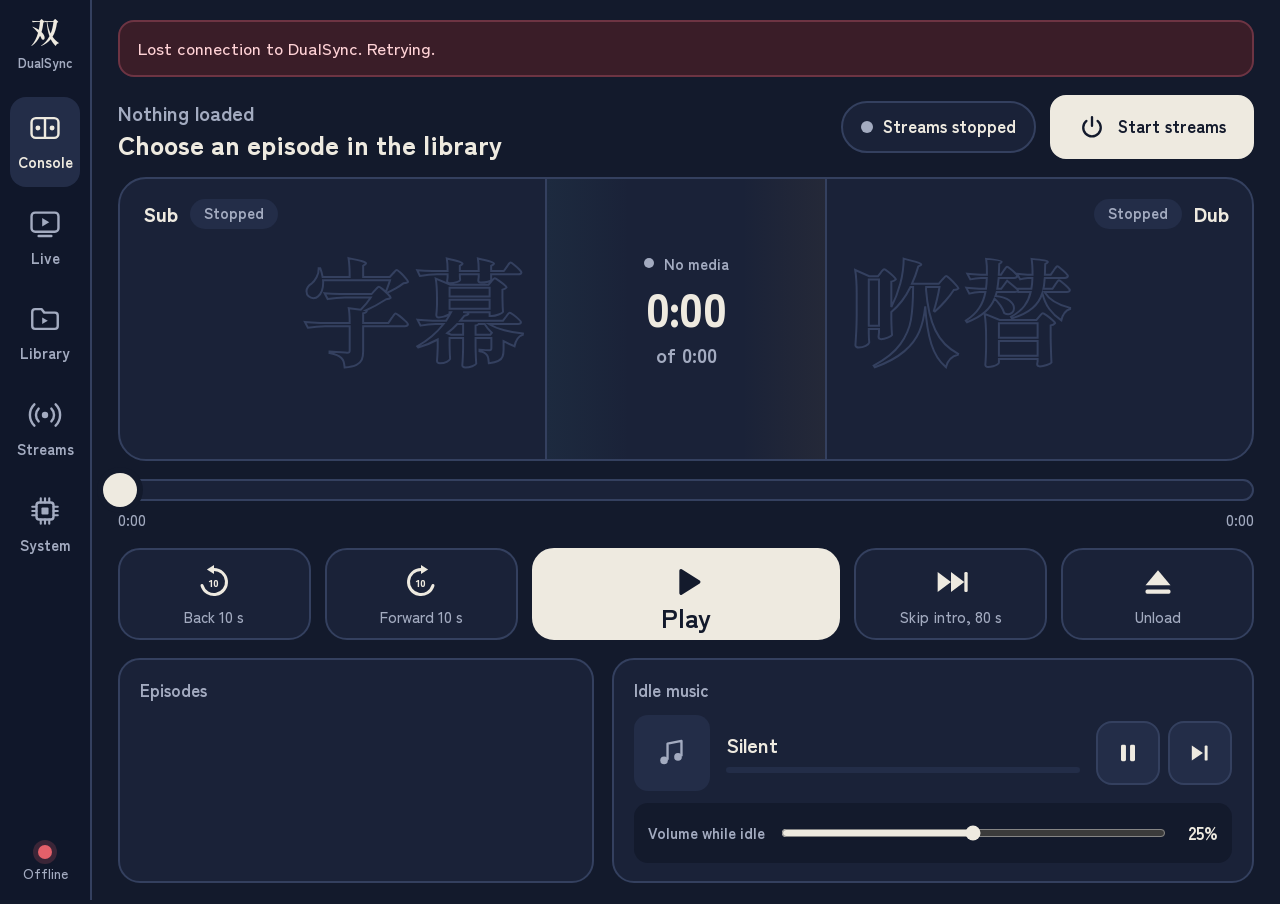
==== commit 329d7767: "feat: live view, seek bar, quiet pause, music hold and startup qualification Adds the in-panel HLS L" ====
--- a/webroot/index.html
+++ b/webroot/index.html
@@ -29,6 +29,11 @@
     <symbol id="i-note" viewBox="0 0 48 48"><path d="M18 34V11l20-4v22" fill="none" stroke="currentColor" stroke-width="3.4" stroke-linejoin="round"/><circle cx="13" cy="35" r="5.5" fill="currentColor"/><circle cx="33" cy="30" r="5.5" fill="currentColor"/></symbol>
     <symbol id="i-up" viewBox="0 0 48 48"><path d="M24 38V12M13 22l11-11 11 11" fill="none" stroke="currentColor" stroke-width="4" stroke-linecap="round" stroke-linejoin="round"/></symbol>
     <symbol id="i-x" viewBox="0 0 48 48"><path d="M14 14l20 20M34 14 14 34" stroke="currentColor" stroke-width="4" stroke-linecap="round"/></symbol>
+    <symbol id="i-live" viewBox="0 0 48 48"><rect x="5" y="8" width="38" height="27" rx="5" fill="none" stroke="currentColor" stroke-width="3.4"/><path d="M20 15.5v12l10-6z" fill="currentColor"/><path d="M15 41h18" stroke="currentColor" stroke-width="3.4" stroke-linecap="round"/></symbol>
+    <symbol id="i-sound" viewBox="0 0 48 48"><path d="M7 19h7l10-8v26l-10-8H7z" fill="currentColor" stroke="currentColor" stroke-width="2" stroke-linejoin="round"/><path d="M30.5 17.5a9 9 0 0 1 0 13M35 12a16 16 0 0 1 0 24" fill="none" stroke="currentColor" stroke-width="3.4" stroke-linecap="round"/></symbol>
+    <symbol id="i-muted" viewBox="0 0 48 48"><path d="M7 19h7l10-8v26l-10-8H7z" fill="currentColor" stroke="currentColor" stroke-width="2" stroke-linejoin="round"/><path d="M31 19l10 10M41 19 31 29" stroke="currentColor" stroke-width="3.6" stroke-linecap="round"/></symbol>
+    <symbol id="i-full" viewBox="0 0 48 48"><path d="M8 18V8h10M30 8h10v10M40 30v10H30M18 40H8V30" fill="none" stroke="currentColor" stroke-width="3.8" stroke-linecap="round" stroke-linejoin="round"/></symbol>
+    <symbol id="i-full-exit" viewBox="0 0 48 48"><path d="M18 8v10H8M40 18H30V8M30 40V30h10M8 30h10v10" fill="none" stroke="currentColor" stroke-width="3.8" stroke-linecap="round" stroke-linejoin="round"/></symbol>
   </defs>
 </svg>
 
@@ -36,6 +41,7 @@
   <nav class="rail" aria-label="Sections">
     <div class="brand" aria-label="DualSync"><span class="brand-mark" aria-hidden="true">双</span><span>DualSync</span></div>
     <a class="tab" href="#console" data-view="console"><svg><use href="#i-console"/></svg>Console</a>
+    <a class="tab" href="#live" data-view="live"><svg><use href="#i-live"/></svg>Live</a>
     <a class="tab" href="#library" data-view="library"><svg><use href="#i-library"/></svg>Library</a>
     <a class="tab" href="#streams" data-view="streams"><svg><use href="#i-dest"/></svg>Streams</a>
     <a class="tab" href="#system" data-view="system"><svg><use href="#i-chip"/></svg>System</a>
@@ -86,14 +92,21 @@
       </div>
 
       <div class="timeline">
-        <div class="bar" aria-hidden="true"><div class="done" id="tlDone"></div><div class="playhead" id="tlHead"></div></div>
+        <!-- The padding around the bar is part of the target, so a VR pointer does not have to hit 22 px. -->
+        <div class="seekbar" id="seekbar" role="slider" tabindex="0" aria-label="Episode position" aria-valuemin="0">
+          <div class="bar"><div class="done" id="tlDone"></div><div class="playhead" id="tlHead"></div></div>
+        </div>
         <div class="tl-labels"><span>0:00</span><span id="tlNote"></span><span id="tlEnd">0:00</span></div>
       </div>
 
       <div class="transport">
         <button class="key" id="kBack" data-seek="-10"><svg><use href="#i-back"/></svg><small>Back 10 s</small></button>
         <button class="key" id="kFwd" data-seek="10"><svg><use href="#i-fwd"/></svg><small>Forward 10 s</small></button>
-        <button class="key play" id="kPlay"><svg><use href="#i-play"/></svg><span>Play</span></button>
+        <!-- One key that splits in half while playing: pause with music, or pause quietly. -->
+        <div class="key-split" id="playSplit">
+          <button class="key play" id="kPlay"><svg><use href="#i-play"/></svg><span>Play</span><small id="kPlaySub" hidden></small></button>
+          <button class="key play quiet" id="kQuiet" hidden title="Pause without idle music"><svg><use href="#i-pause"/></svg><span>Quiet</span><small>no music</small></button>
+        </div>
         <button class="key" id="kSkip" data-seek="80"><svg><use href="#i-skip"/></svg><small>Skip intro, 80 s</small></button>
         <button class="key" id="kUnload"><svg><use href="#i-eject"/></svg><small>Unload</small></button>
       </div>
@@ -111,7 +124,10 @@
           <div class="music">
             <div class="art" id="art"><img id="cover" alt="" hidden><svg id="artNone"><use href="#i-note"/></svg></div>
             <div class="music-meta"><b id="mTitle">Silent</b><span id="mArtist"></span><div class="mbar"><i id="mBar"></i></div><span class="mtime" id="mTime"></span></div>
-            <button class="btn round" id="musicNext" aria-label="Next song" title="Next song"><svg><use href="#i-next"/></svg></button>
+            <div class="music-btns">
+              <button class="btn round" id="musicHold" aria-label="Hold music" title="Hold music"><svg><use href="#i-pause"/></svg></button>
+              <button class="btn round" id="musicNext" aria-label="Next song" title="Next song"><svg><use href="#i-next"/></svg></button>
+            </div>
           </div>
           <div class="mvol" id="mVol">
             <label for="consoleVol">Volume while idle</label>
@@ -122,6 +138,66 @@
           <div class="upnext" id="upNext"></div>
           </div>
         </div>
+      </div>
+    </section>
+
+    <!-- ================= LIVE ================= -->
+    <section class="view" id="v-live" aria-label="Live" hidden>
+      <div class="head">
+        <div class="show"><div class="series" id="liveSeries">Live</div><h1 id="liveHead">Nothing loaded</h1></div>
+        <div class="head-actions">
+          <button class="low-lat" id="lowLat" role="switch" aria-checked="false" title="Low-latency HLS: about 1 to 2.5 s behind on a nearby server; may stall over a long link"><span>Low latency</span><i class="switch" aria-hidden="true"></i></button>
+          <div class="watch-side" id="watchSide" role="group" aria-label="Channel to watch">
+            <button class="sub" data-side="sub" aria-pressed="true"><span class="tag">JP</span><span>Sub</span></button>
+            <button class="dub" data-side="dub" aria-pressed="false"><span class="tag">EN</span><span>Dub</span></button>
+          </div>
+        </div>
+      </div>
+
+      <div class="stage sub" id="stage">
+        <div class="screen">
+          <video id="liveVideo" muted autoplay playsinline disablepictureinpicture></video>
+          <div class="stage-msg" id="stageMsg"><div class="spinner" hidden></div><b></b><span></span></div>
+          <div class="spinner stage-buffer" id="stageBuffer" hidden></div>
+          <button class="unmute" id="unmute" hidden><svg><use href="#i-muted"/></svg><span>Sound is off. Turn it on</span></button>
+        </div>
+        <div class="ctl">
+          <div class="seekbar" id="liveSeek" role="slider" tabindex="0" aria-label="Episode position" aria-valuemin="0">
+            <div class="bar"><div class="done"></div><div class="playhead"></div></div>
+          </div>
+          <div class="ctl-row">
+            <button class="cbtn" id="lBack" aria-label="Back 10 seconds" title="Back 10 s (Left arrow)"><svg><use href="#i-back"/></svg></button>
+            <button class="cbtn play" id="lPlay" aria-label="Play"><svg><use href="#i-play"/></svg></button>
+            <button class="cbtn" id="lFwd" aria-label="Forward 10 seconds" title="Forward 10 s (Right arrow)"><svg><use href="#i-fwd"/></svg></button>
+            <button class="cbtn wide" id="lSkip" aria-label="Skip intro" title="Skip intro, 80 s (Space twice)"><svg><use href="#i-skip"/></svg><span>Skip intro</span></button>
+            <span class="ctl-time" id="lTime"></span>
+            <span class="ctl-gap"></span>
+            <button class="lat" id="lLat" hidden disabled></button>
+            <div class="ctl-vol">
+              <button class="cbtn" id="lMute" aria-label="Turn sound on"><svg><use href="#i-muted"/></svg></button>
+              <input id="lVol" type="range" min="0" max="100" step="1" aria-label="Volume">
+            </div>
+            <button class="cbtn" id="lFull" aria-label="Fullscreen" title="Fullscreen (F)"><svg><use href="#i-full"/></svg></button>
+          </div>
+        </div>
+      </div>
+
+      <div class="live-foot">
+        <ul class="keys" aria-label="Keys">
+          <li><kbd>Space</kbd>Play or pause</li>
+          <li><kbd>2&times; Space</kbd>Skip intro</li>
+          <li><kbd>&larr;</kbd><kbd>&rarr;</kbd>10 s</li>
+          <li><kbd>&uarr;</kbd><kbd>&darr;</kbd>Volume</li>
+          <li><kbd>M</kbd>Mute</li>
+          <li><kbd>F</kbd>Fullscreen</li>
+        </ul>
+        <div class="src-line" id="liveUrlShow"><span>Watching</span><code id="liveUrl"></code><em id="liveUrlNote"></em><button class="linkbtn" id="liveUrlEdit">Change</button></div>
+        <form class="src-line" id="liveUrlForm" hidden>
+          <input id="liveUrlInput" type="url" spellcheck="false" aria-label="HLS address" placeholder="http://server:8888/path/index.m3u8">
+          <button class="btn" type="submit">Save</button>
+          <button class="btn" type="button" id="liveUrlReset">Use default</button>
+          <button class="btn" type="button" id="liveUrlCancel">Cancel</button>
+        </form>
       </div>
     </section>
 
@@ -222,6 +298,7 @@
   </main>
 </div>
 <div class="toast" id="toast" role="status" hidden></div>
+<script src="vendor/hls.min.js"></script>
 <script src="app.js"></script>
 </body>
 </html>
--- a/webroot/app.css
+++ b/webroot/app.css
@@ -25,6 +25,9 @@
   --s3:clamp(44px,3.6vw,72px);
   --mark:clamp(96px,9vw,176px);
   --gap:clamp(16px,1.4vw,26px);
+  /* Zen Kaku Gothic New sets capitals this far below the middle of a line box, so centred text
+     in a bubble looks low. Measured on the rendered panel rather than taken from the font tables. */
+  --ink:.07em;
 }
 *{box-sizing:border-box}
 html,body{height:100%}
@@ -152,7 +155,13 @@
 .timeline{display:grid;gap:8px}
 .bar{position:relative;height:22px;border-radius:12px;background:var(--kachi-2);border:2px solid var(--rule)}
 .bar .done{position:absolute;inset:0 auto 0 0;width:0;border-radius:10px;background:var(--gofun);opacity:.88}
-.bar .playhead{position:absolute;top:50%;left:0;width:34px;height:34px;margin:-17px 0 0 -17px;border-radius:50%;background:var(--gofun);box-shadow:0 0 0 6px var(--kachi)}
+.bar .playhead{position:absolute;top:50%;left:0;width:34px;height:34px;margin:-17px 0 0 -17px;border-radius:50%;background:var(--gofun);box-shadow:0 0 0 6px var(--kachi);transition:transform .12s}
+.seekbar{padding:16px 0;margin:-16px 0;cursor:pointer;touch-action:none;border-radius:16px}
+.seekbar.off{cursor:default}
+.seekbar:focus-visible{outline:3px solid var(--gofun);outline-offset:2px}
+.seekbar.dragging .playhead{transform:scale(1.25)}
+.seekbar.dragging .done{opacity:1}
+.tl-labels .target{color:var(--gofun);font-weight:700}
 .tl-labels{display:flex;justify-content:space-between;gap:12px;color:var(--nezumi);font-size:var(--s-1);font-variant-numeric:tabular-nums}
 
 .transport{display:grid;grid-template-columns:1fr 1fr minmax(0,1.6fr) 1fr 1fr;gap:14px}
@@ -164,6 +173,16 @@
 /* Same icon size and label line as the other keys, so icons and labels line up across the row. */
 .key.play span{line-height:calc(var(--s-1) * 1.45)}
 .key.play:disabled{background:var(--kachi-2);color:var(--gofun);border-color:var(--rule)}
+/* The play key splits down the middle while playing: two halves of one shape, a dark seam between. */
+.key-split{display:grid;grid-template-columns:1fr;min-width:0}
+.key-split.split{grid-template-columns:1fr 1fr}
+.key-split.split .key.play{font-size:var(--s1)}
+.key-split.split .key.play:first-child{border-radius:22px 0 0 22px}
+.key-split.split .key.quiet{border-radius:0 22px 22px 0;border-left-color:var(--kachi);border-left-width:3px}
+.key.play small{color:var(--kachi-3);font-weight:700;line-height:1.2}
+.key.play:disabled small{color:var(--nezumi)}
+.music-btns{display:flex;gap:8px}
+.btn.round[aria-pressed=true]{background:var(--gofun);color:var(--kachi);border-color:var(--gofun)}
 .console-note{margin:-6px 0 0;color:var(--nezumi);font-size:var(--s-1);text-align:center}
 .console-note:empty{display:none}
 
@@ -298,7 +317,7 @@
 .switch[aria-checked=true]::after{transform:translateX(34px);background:var(--kachi)}
 
 /* ---------- Plex video ---------- */
-.poster{width:auto;height:clamp(64px,6vw,96px);aspect-ratio:2/3;object-fit:cover;border-radius:10px;align-self:center;max-width:100%}
+.poster{width:auto;height:clamp(60px,4.4vw,84px);aspect-ratio:2/3;object-fit:cover;border-radius:10px;align-self:center;max-width:100%}
 .head:has(.poster:not([hidden])){justify-content:flex-start}
 .head:has(.poster:not([hidden])) .head-actions{margin-left:auto}
 .libsrc{display:flex;gap:6px}
@@ -372,6 +391,102 @@
 .spinner{width:24px;height:24px;flex:none;border:3px solid var(--rule);border-top-color:var(--gofun);border-radius:50%;animation:spin .9s linear infinite}
 @keyframes spin{to{transform:rotate(360deg)}}
 
+/* ---------- live ---------- */
+/* The stream draws its music card top left and its JP/EN ring bottom right; the player's own
+   marks keep to the other corners. One channel's picture, framed in its colour once it plays. Controls sit under the picture and
+   stay put; in fullscreen they float over it and fade when the pointer rests. */
+.watch-side{display:flex;gap:6px;padding:6px;border-radius:20px;background:var(--kachi);border:2px solid var(--rule)}
+.watch-side button{display:flex;align-items:center;gap:12px;min-height:60px;padding:0 24px 0 12px;border:0;border-radius:14px;background:none;font-weight:700;font-size:var(--s1);color:var(--nezumi)}
+.watch-side .tag{display:grid;place-items:center;width:40px;height:40px;border-radius:50%;border:3px solid var(--rule);font-size:14px;font-weight:900;line-height:1}
+.watch-side button[aria-pressed=true]{color:var(--gofun)}
+.watch-side .sub[aria-pressed=true]{background:var(--asagi-deep)}
+.watch-side .dub[aria-pressed=true]{background:var(--yamabuki-deep)}
+.watch-side .sub[aria-pressed=true] .tag{border-color:var(--asagi);color:var(--asagi)}
+.watch-side .dub[aria-pressed=true] .tag{border-color:var(--yamabuki);color:var(--yamabuki)}
+
+.low-lat{display:flex;align-items:center;gap:16px;min-height:76px;padding:0 14px 0 22px;border-radius:20px;border:2px solid var(--rule);background:var(--kachi);font-weight:700;font-size:var(--s0);color:var(--nezumi)}
+.low-lat .switch{display:block}
+.low-lat:hover{border-color:var(--nezumi)}
+.low-lat[aria-checked=true]{color:var(--gofun)}
+.low-lat[aria-checked=true] .switch{background:var(--gofun);border-color:var(--gofun)}
+.low-lat[aria-checked=true] .switch::after{transform:translateX(34px);background:var(--kachi)}
+.stage{--edge:var(--asagi);position:relative;width:100%;border-radius:22px;border:2px solid var(--rule);background:var(--kachi-2);overflow:hidden;transition:border-color .4s}
+.stage.dub{--edge:var(--yamabuki)}
+.stage.live{border-color:var(--edge)}
+.screen{position:relative;background:#000}
+/* The player spans the view; on a short window the picture is capped by height and sits pillarboxed. */
+.screen video{display:block;width:100%;aspect-ratio:16/9;max-width:100%;max-height:calc(100vh - 390px);min-height:360px;object-fit:contain;background:#000}
+.stage-msg{position:absolute;inset:0;display:grid;place-content:center;justify-items:center;gap:10px;padding:24px;text-align:center;background:var(--kachi-0)}
+.stage-msg b{font-size:var(--s2);font-weight:900}
+.stage-msg span{color:var(--nezumi);max-width:52ch;overflow-wrap:anywhere}
+.stage-msg span:empty{display:none}
+.stage-msg .spinner{width:40px;height:40px;border-width:4px;border-top-color:var(--edge)}
+.stage-buffer{position:absolute;bottom:22px;left:22px;width:34px;height:34px;border-width:4px;border-top-color:var(--edge)}
+.unmute{position:absolute;top:20px;right:20px;display:flex;align-items:center;gap:12px;min-height:56px;padding:0 22px 0 16px;border-radius:999px;border:2px solid #ffffff38;background:#0d1322d9;font-weight:700;color:var(--gofun)}
+.unmute svg{width:28px;height:28px}
+.unmute:hover{border-color:var(--gofun)}
+
+.ctl{display:grid;gap:14px;padding:22px 20px 16px;border-top:2px solid var(--rule);background:var(--kachi-2)}
+.ctl-row{display:flex;align-items:center;gap:10px;min-width:0}
+.cbtn{flex:none;display:inline-flex;align-items:center;justify-content:center;gap:10px;width:64px;height:64px;border-radius:16px;border:2px solid var(--rule);background:var(--kachi-3);font-weight:700}
+.cbtn svg{width:34px;height:34px}
+.cbtn:hover:not(:disabled){border-color:var(--nezumi)}
+.cbtn.play{width:84px;background:var(--gofun);color:var(--kachi);border-color:var(--gofun)}
+.cbtn.play:disabled{background:var(--kachi-3);color:var(--gofun);border-color:var(--rule)}
+.cbtn.wide{width:auto;padding:0 20px 0 14px}
+.cbtn.wide svg{width:30px;height:30px}
+.ctl-time{margin-left:8px;font-weight:700;font-variant-numeric:tabular-nums;white-space:nowrap}
+.ctl-gap{flex:1}
+.lat{flex:none;min-height:44px;padding:0 16px;border-radius:999px;border:2px solid transparent;background:none;color:var(--nezumi);font-size:var(--s-1);font-weight:700;font-variant-numeric:tabular-nums;white-space:nowrap}
+.lat:disabled{opacity:1}
+.lat.far{border-color:var(--yamabuki);color:var(--gofun);background:var(--yamabuki-deep)}
+.ctl-vol{display:flex;align-items:center;gap:10px}
+.ctl-vol input{width:clamp(100px,8vw,150px)}
+.ctl{container-type:inline-size}
+@container (max-width:900px){
+  .cbtn.wide{width:64px;padding:0}
+  .cbtn.wide span{display:none}
+  .ctl-vol input{width:80px}
+  .lat:not(.far){display:none}
+  .ctl-row{flex-wrap:wrap}
+}
+
+.live-foot{display:flex;flex-wrap:wrap;align-items:center;justify-content:space-between;gap:12px 28px}
+.keys{display:flex;flex-wrap:wrap;gap:8px 22px;margin:0;padding:0;list-style:none;color:var(--nezumi);font-size:var(--s-1)}
+.keys li{display:flex;align-items:center;gap:6px}
+.keys li kbd:last-of-type{margin-right:4px}
+kbd{display:inline-grid;place-items:center;min-width:32px;height:30px;padding:0 9px;border-radius:8px;border:2px solid var(--rule);border-bottom-width:4px;background:var(--kachi-2);color:var(--gofun);font:700 14px/1 var(--f-ui)}
+.src-line{display:flex;flex-wrap:wrap;align-items:center;gap:10px;min-width:0;color:var(--nezumi);font-size:var(--s-1)}
+.src-line code{color:var(--gofun);font:600 var(--s-1)/1.3 var(--f-ui);overflow-wrap:anywhere}
+.src-line em{font-style:normal}
+.src-line em:empty{display:none}
+.linkbtn{border:0;background:none;padding:6px 4px;color:var(--gofun);font-weight:700;text-decoration:underline;text-underline-offset:4px}
+form.src-line{flex:1 1 100%}
+form.src-line input{flex:1 1 30ch;min-width:0;min-height:56px;padding:0 16px;border-radius:14px;border:2px solid var(--rule);background:var(--kachi)}
+form.src-line .btn{min-height:56px}
+
+.stage:fullscreen{width:100vw;height:100vh;min-width:0;border:0;border-radius:0;background:#000}
+.stage:fullscreen .screen{position:absolute;inset:0}
+.stage:fullscreen video{width:100%;height:100%;max-height:none;min-height:0;aspect-ratio:auto}
+.stage:fullscreen .ctl{position:absolute;inset:auto 0 0 0;padding:60px 32px 26px;border:0;background:linear-gradient(transparent,#05070dd9 45%);transition:opacity .35s}
+.stage:fullscreen .unmute{transition:opacity .35s}
+.stage:fullscreen:not(.awake) .ctl,.stage:fullscreen:not(.awake) .unmute{opacity:0;pointer-events:none}
+.stage:fullscreen:not(.awake){cursor:none}
+.stage:fullscreen .cbtn:not(.play){background:#1a2238cc}
+
+/* ---------- optical centring ----------
+   Browsers centre the line box, not the letters. Text-only bubbles get 2 × ink more padding at the
+   bottom than the top, which lifts the text by ink without changing the bubble's size; in bubbles
+   that also hold an icon only the text is lifted, so the icon stays centred. */
+.lat,.pill,.btn:not(:has(> span, > svg)){padding-bottom:calc(2 * var(--ink))}
+/* Text lands on whole pixels, so small fixed sizes get a measured lift in pixels: 3 px of bottom
+   padding on the 14 px JP/EN tags and 2 px on the channel names. Key caps already sit centred on their face. */
+.watch-side .tag{padding-bottom:3px}
+.src-chip,.ch-name .state{padding-top:calc(4px - var(--ink));padding-bottom:calc(4px + var(--ink))}
+.mode button .inuse{padding-bottom:calc(2 * var(--ink))}
+.btn > span,.cbtn.wide > span,.on-air > span,.unmute > span,.low-lat > span{position:relative;top:calc(-1 * var(--ink))}
+.watch-side button > span:not(.tag){position:relative;top:-2px}
+
 @media (prefers-reduced-motion:reduce){*{animation:none!important;transition:none!important}}
 @media (max-height:820px) and (min-width:1101px){
   .channel{min-height:0;padding:18px 24px;gap:10px}
@@ -386,7 +501,7 @@
   .spine,.dest .mid{grid-column:1/-1;grid-row:1;border-inline:0;border-bottom:2px solid var(--rule)}
   .lib,.lower,.gen{grid-template-columns:1fr}
   .transport{grid-template-columns:repeat(4,1fr)}
-  .key.play{grid-column:1/-1;grid-row:1}
+  .key-split{grid-column:1/-1;grid-row:1}
   .rows{max-height:60vh}
 }
 @media (max-width:700px){
